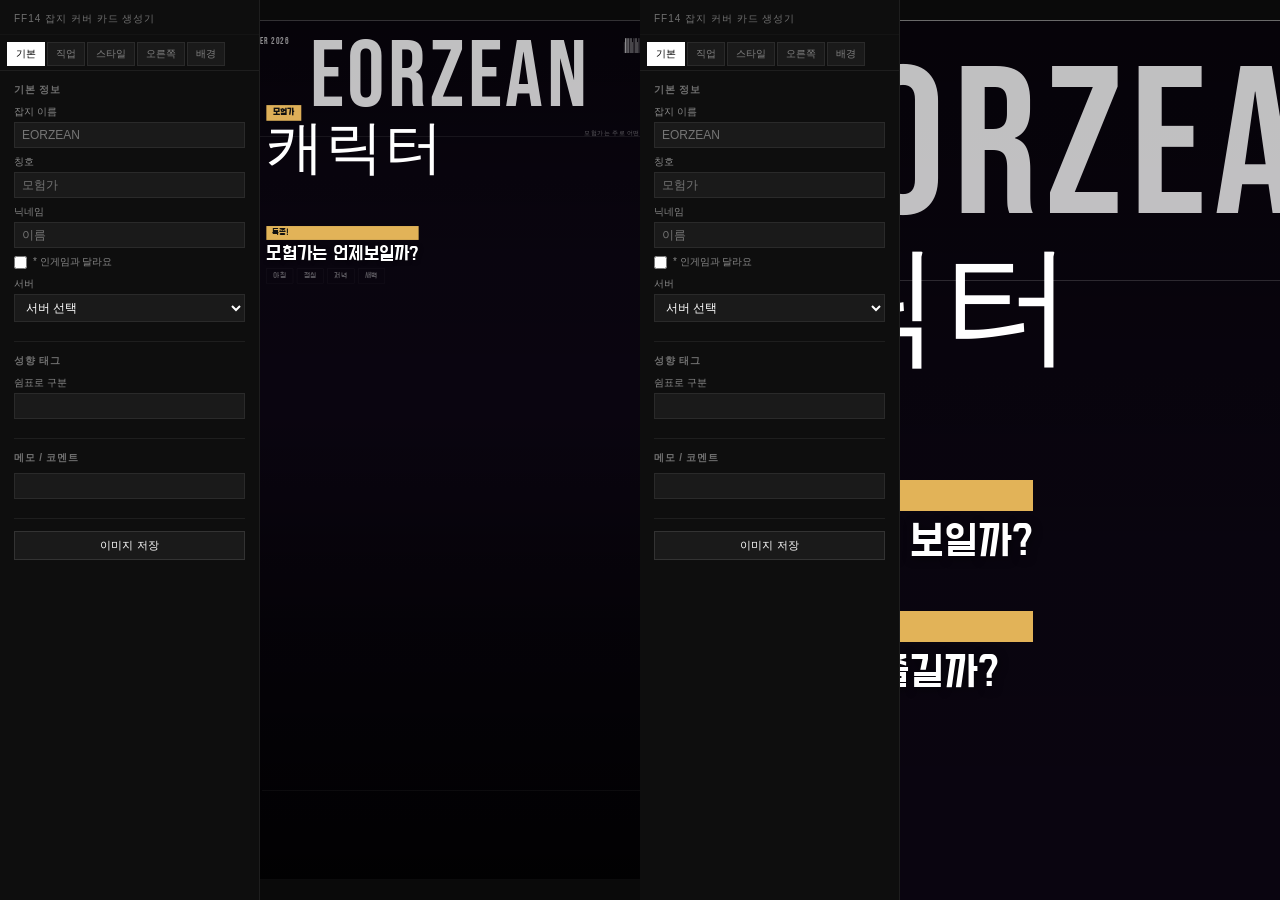
==== index.html @ ed0317f1 "Rename index_fixed.html to index.html" ====
<!DOCTYPE html>
<html lang="ko">
<head>
<meta charset="UTF-8">
<title>FF14 잡지 커버 카드 생성기</title>
<link href="https://fonts.googleapis.com/css2?family=Do+Hyeon&family=Noto+Serif+KR:wght@400;700;900&family=Bebas+Neue&family=Noto+Sans+KR:wght@300;400;500&display=swap" rel="stylesheet">
<script src="https://html2canvas.hertzen.com/dist/html2canvas.min.js"></script>
<style>
* { box-sizing: border-box; margin: 0; padding: 0; }

body {
  background: #111;
  color: white;
  font-family: 'Noto Sans KR', sans-serif;
  display: flex;
  height: 100vh;
  overflow: hidden;
}

/* ══════════════════════════════
   패널
══════════════════════════════ */
.panel {
  width: 260px;
  min-width: 260px;
  background: #0e0e0e;
  border-right: 1px solid #1e1e1e;
  height: 100vh;
  display: flex;
  flex-direction: column;
  font-family: sans-serif;
}
.panel-title {
  font-size: 10px;
  padding: 12px 14px 8px;
  opacity: 0.4;
  letter-spacing: 0.1em;
  text-transform: uppercase;
  border-bottom: 1px solid #1e1e1e;
  flex-shrink: 0;
}

/* 탭 */
.tab-bar {
  display: flex;
  flex-wrap: wrap;
  gap: 2px;
  padding: 7px 7px 4px;
  border-bottom: 1px solid #1e1e1e;
  flex-shrink: 0;
}
.tab-btn {
  padding: 4px 8px;
  background: #1a1a1a;
  border: 1px solid #2a2a2a;
  color: rgba(255,255,255,0.45);
  cursor: pointer;
  font-size: 10px;
  font-family: sans-serif;
  transition: all 0.12s;
}
.tab-btn:hover { background: #242424; color: rgba(255,255,255,0.7); }
.tab-btn.active { background: white; color: black; border-color: white; }
.tab-content { display: none; flex: 1; overflow-y: auto; padding: 12px 14px; }
.tab-content.active { display: block; }

.section { margin-bottom: 12px; padding-bottom: 12px; border-bottom: 1px solid #1e1e1e; }
.section:last-child { border-bottom: none; }
.section h3 { font-size: 10px; opacity: 0.4; margin-bottom: 8px; text-transform: uppercase; letter-spacing: 0.08em; }
.field { display: flex; flex-direction: column; gap: 3px; margin-bottom: 7px; }
.field label { font-size: 10px; opacity: 0.5; }
.field input[type="text"],
.field input[type="color"],
.field input[type="range"],
.field select {
  width: 100%;
  padding: 5px 7px;
  background: #1a1a1a;
  border: 1px solid #2a2a2a;
  color: white;
  font-size: 12px;
  font-family: sans-serif;
}
.field input[type="color"] { height: 32px; padding: 2px; }
.field input[type="range"] { padding: 4px 0; cursor: pointer; }
.field select option { background: #1a1a1a; }
input[type="file"] { font-size: 11px; color: #888; width: 100%; }
.check-row { display: flex; align-items: center; gap: 6px; margin-top: 4px; }
.check-row input[type="checkbox"] { cursor: pointer; }
.check-row label { font-size: 10px; opacity: 0.5; cursor: pointer; }

/* 직업 패널 */
.job-section-header {
  display: flex;
  align-items: center;
  justify-content: space-between;
  cursor: pointer;
  padding: 4px 0;
  user-select: none;
}
.job-section-header span { font-size: 10px; opacity: 0.4; text-transform: uppercase; letter-spacing: 0.08em; }
.job-section-body.collapsed { display: none; }
.job-category { margin-bottom: 8px; }
.job-title { font-size: 10px; opacity: 0.4; margin-bottom: 5px; }
.job-subrow { display: flex; align-items: center; gap: 5px; margin-bottom: 4px; }
.job-subtitle { width: 34px; font-size: 9px; opacity: 0.4; flex-shrink: 0; }
.job-row { display: flex; flex-wrap: wrap; gap: 3px; }
.job-icon {
  width: 24px; height: 24px;
  cursor: pointer;
  filter: invert(1);
  opacity: 0.35;
  transition: opacity 0.1s;
}
.job-icon:hover { opacity: 0.75; }
.job-icon.selected { opacity: 1; outline: 1px solid rgba(255,255,255,0.6); outline-offset: 1px; }
.job-icon.main-selected { opacity: 1; outline: 2px solid #f5c518; outline-offset: 1px; }

.main-job-select-grid { display: flex; flex-wrap: wrap; gap: 4px; margin-top: 4px; }
.main-job-select-icon {
  width: 28px; height: 28px;
  cursor: pointer;
  filter: invert(1);
  opacity: 0.3;
  transition: opacity 0.1s;
}
.main-job-select-icon:hover { opacity: 0.7; }
.main-job-select-icon.selected { opacity: 1; outline: 2px solid #f5c518; outline-offset: 1px; }

/* 플레이스타일 패널 */
.playstyle-grid { display: flex; flex-wrap: wrap; gap: 4px; margin-top: 4px; }
.ps-icon {
  width: 28px; height: 28px;
  cursor: pointer;
  opacity: 0.3;
  transition: opacity 0.1s;
}
.ps-icon:hover { opacity: 0.6; }
.ps-icon.selected { opacity: 1; outline: 1px solid white; outline-offset: 1px; }

/* 시간대 버튼 */
.time-btn {
  padding: 5px 10px;
  background: #1a1a1a;
  border: 1px solid #333;
  color: white;
  cursor: pointer;
  font-size: 11px;
}
.time-btn.active { background: white; color: black; }

.section button {
  padding: 6px;
  background: #1a1a1a;
  border: 1px solid #333;
  color: white;
  cursor: pointer;
  font-size: 11px;
  flex: 1;
}
.section button:hover { background: #252525; }
.save-btn {
  width: 100%;
  padding: 8px;
  background: #1a1a1a;
  border: 1px solid #444;
  color: white;
  cursor: pointer;
  font-size: 12px;
}
.save-btn:hover { background: #252525; }

/* ══════════════════════════════
   미리보기
══════════════════════════════ */
.preview-container {
  flex: 1;
  display: flex;
  justify-content: center;
  align-items: flex-start;
  overflow: hidden;
  padding: 20px;
  background: #0a0a0a;
}
.preview-wrapper { transform-origin: top center; }

/* ══════════════════════════════
   카드 본체
══════════════════════════════ */
.card {
  position: relative;
  overflow: hidden;
  background: #0a0510;
  font-family: 'Noto Sans KR', sans-serif;
}
.card.vertical   { width: 1080px; height: 1920px; }
.card.horizontal { width: 1920px; height: 1080px; }

.card .bg {
  position: absolute; inset: 0;
  width: 100%; height: 100%;
  object-fit: cover; object-position: center top;
  z-index: 0;
}
.card-overlay {
  position: absolute; inset: 0;
  background: linear-gradient(
    to bottom,
    rgba(0,0,0,0.45) 0%, rgba(0,0,0,0.1) 25%,
    transparent 45%, rgba(0,0,0,0.55) 72%, rgba(0,0,0,0.88) 100%
  );
  z-index: 1; pointer-events: none;
}

/* 상단 */
.card-top {
  position: absolute;
  top: 0; left: 0; right: 0; height: 110px;
  display: flex; align-items: flex-start; justify-content: space-between;
  padding: 36px 52px 0;
  z-index: 10;
}
.card-date {
  font-size: 20px; opacity: 0.55;
  letter-spacing: 0.12em; font-family: 'Bebas Neue', sans-serif;
}
.barcode-area { display: flex; flex-direction: column; align-items: flex-end; gap: 4px; }
.barcode-svg { width: 100px; height: 38px; }
.barcode-label { font-size: 14px; opacity: 0.35; letter-spacing: 0.08em; font-family: 'Bebas Neue', sans-serif; }

/* 메인 타이틀 */
#mainTitle {
  position: absolute;
  top: 38px; left: 0; right: 0;
  text-align: center;
  font-family: 'Bebas Neue', sans-serif;
  font-size: 210px; line-height: 0.88; letter-spacing: 8px;
  color: white; opacity: 0.75;
  z-index: 2; pointer-events: none; user-select: none;
}

/* 구분선 */
.card-divider-top {
  position: absolute; top: 260px; left: 48px; right: 48px;
  height: 2px; background: linear-gradient(to right, transparent, rgba(255,255,255,0.3), transparent); z-index: 10;
}
.card-divider-bottom {
  position: absolute; bottom: 200px; left: 120px; right: 48px;
  height: 1px; background: rgba(255,255,255,0.1); z-index: 10;
}

/* 왼쪽 세로 */
.card-left {
  position: absolute;
  left: 0; top: 120px; bottom: 0; width: 110px;
  display: flex; flex-direction: column;
  align-items: center; justify-content: flex-end;
  padding-bottom: 50px; z-index: 10;
}
#subJobDisplay { display: flex; flex-direction: column; gap: 6px; align-items: center; margin-bottom: 16px; }
.sub-job-row { display: flex; gap: 6px; }
.job-card-icon-sub { width: 44px; height: 44px; filter: invert(1); opacity: 0.75; }
.card-credit {
  writing-mode: vertical-rl; text-orientation: mixed;
  font-size: 13px; opacity: 0.28; letter-spacing: 0.06em;
  font-family: sans-serif; line-height: 1.4; white-space: nowrap;
}

/* 오른쪽 영역 */
.card-right {
  position: absolute;
  right: 48px; top: 180px; bottom: 60px; width: 230px;
  display: flex; flex-direction: column; align-items: flex-end;
  z-index: 10;
}
.main-job-area {
  display: flex; flex-direction: column; align-items: center;
  gap: 6px; margin-bottom: 18px;
}
#mainJobIcon {
  width: 100px; height: 100px;
  filter: brightness(1.8) drop-shadow(0 0 15px rgba(255,255,255,0.7));
  display: none;
}
.main-job-label { font-size: 14px; opacity: 0.4; letter-spacing: 0.14em; font-family: 'Bebas Neue', sans-serif; }

.ps-display-row { display: flex; flex-wrap: wrap; gap: 10px; margin-top: 4px; justify-content: flex-end; }
.ps-display-item { display: flex; flex-direction: column; align-items: center; gap: 4px; }
.ps-display-icon { width: 46px; height: 46px; opacity: 0.8; }
.ps-display-name { font-size: 13px; opacity: 0.6; font-family: 'Noto Sans KR', sans-serif; white-space: nowrap; }

.ps-section { margin-top: 28px; display: flex; flex-direction: column; gap: 10px; align-items: flex-end; }
.ps-section-label { font-size: 14px; opacity: 0.35; letter-spacing: 0.06em; font-family: 'Bebas Neue', sans-serif; text-align: right; }

.bottom-left {
  position: absolute;
  top: 190px; left: 100px;
  z-index: 7;
}
.ingame-note { font-size: 16px; opacity: 0.38; letter-spacing: 0.04em; margin-bottom: 4px; font-family: sans-serif; }
.feature-box {
  display: inline-block;
  background: var(--feat-label-bg, rgba(245, 195, 95, 0.92));
  padding: 5px 14px; font-size: 20px; font-weight: bold;
  letter-spacing: 0.08em; margin-bottom: 8px;
  font-family: 'Do Hyeon', sans-serif;
  color: #111;
}
#cardName { font-family: 'Bebas Neue', sans-serif; font-size: 130px; line-height: 0.88; letter-spacing: 2px; color: white; }
#serverDisplay { font-size: 22px; opacity: 0.5; letter-spacing: 0.06em; font-family: 'Bebas Neue', sans-serif; margin-top: 10px; }

.card-features-left {
  position: absolute;
  top: 460px; left: 130px;
  z-index: 8;
  display: flex; flex-direction: column; gap: 36px;
  max-width: 460px;
}
.feature-block { display: flex; flex-direction: column; gap: 6px; }
.feat-label {
  display: inline-block;
  background: var(--feat-label-bg, rgba(245, 195, 95, 0.92));
  padding: 3px 12px; font-size: 20px;
  font-family: 'Do Hyeon', sans-serif;
  color: #111; letter-spacing: 0.06em; margin-bottom: 2px;
}
.feat-title {
  font-size: 44px; line-height: 1.05;
  font-family: 'Do Hyeon', sans-serif;
  color: white; text-shadow: 1px 2px 10px rgba(0,0,0,0.6);
}
.feat-subtitle {
  font-size: 20px; opacity: 0.65; line-height: 1.5;
  font-family: 'Noto Sans KR', sans-serif; font-weight: 300;
}

.time-slots-card { display: flex; gap: 8px; flex-wrap: wrap; margin-top: 4px; }
.time-slot-card {
  padding: 4px 14px;
  border: 1px solid rgba(255,255,255,0.2);
  font-size: 18px; opacity: 0.3; letter-spacing: 0.06em;
  font-family: 'Do Hyeon', sans-serif;
}
.time-slot-card.active {
  border-color: white; opacity: 1;
  background: rgba(255,255,255,0.08);
}

#cardTags { position: absolute; bottom: 130px; left: 120px; z-index: 10; display: flex; flex-wrap: wrap; gap: 6px; }
.tag { border: 1px solid rgba(255,255,255,0.55); padding: 3px 12px; font-size: 16px; letter-spacing: 0.05em; font-family: sans-serif; }

#cardMemo { position: absolute; bottom: 80px; left: 120px; font-size: 17px; opacity: 0.4; letter-spacing: 0.04em; font-family: sans-serif; z-index: 10; }

#lineArt {
  position: absolute; bottom: -40px; left: 50%; transform: translateX(-50%);
  width: 620px; height: 620px; object-fit: contain;
  filter: invert(1);
  z-index: 5; pointer-events: none; display: none;
}

.copyright {
  position: absolute; bottom: 36px; right: 52px;
  font-size: 13px; opacity: 0.22; line-height: 1.9;
  letter-spacing: 0.03em; font-family: sans-serif; text-align: right; z-index: 10;
}
</style>
</head>
<body>

<!-- ══════════════ 패널 ══════════════ -->
<div class="panel">
  <div class="panel-title">FF14 잡지 커버 카드 생성기</div>
  <div class="tab-bar">
    <button class="tab-btn active" onclick="switchTab('tab-basic',this)">기본</button>
    <button class="tab-btn" onclick="switchTab('tab-jobs',this)">직업</button>
    <button class="tab-btn" onclick="switchTab('tab-style',this)">스타일</button>
    <button class="tab-btn" onclick="switchTab('tab-right',this)">오른쪽</button>
    <button class="tab-btn" onclick="switchTab('tab-bg',this)">배경</button>
  </div>

  <!-- 탭: 기본 -->
  <div class="tab-content active" id="tab-basic">
    <div class="section">
      <h3>기본 정보</h3>
      <div class="field">
        <label>잡지 이름</label>
        <input type="text" id="titleInput" oninput="updateCard()" placeholder="EORZEAN">
      </div>
      <div class="field">
        <label>칭호</label>
        <input type="text" id="titleBoxInput" oninput="updateCard()" placeholder="모험가">
      </div>
      <div class="field">
        <label>닉네임</label>
        <input type="text" id="nameInput" oninput="updateCard()" placeholder="이름">
      </div>
      <div class="check-row">
        <input type="checkbox" id="ingameCheck" onchange="updateCard()">
        <label for="ingameCheck">* 인게임과 달라요</label>
      </div>
      <div class="field" style="margin-top:8px;">
        <label>서버</label>
        <select id="serverInput" onchange="updateCard()">
          <option value="">서버 선택</option>
          <option>카벙클</option>
          <option>초코보</option>
          <option>모그리</option>
          <option>톤베리</option>
          <option>펜리르</option>
        </select>
      </div>
    </div>
    <div class="section">
      <h3>성향 태그</h3>
      <div class="field">
        <label>쉼표로 구분</label>
        <input type="text" id="tagInput" oninput="updateCard()">
      </div>
    </div>
    <div class="section">
      <h3>메모 / 코멘트</h3>
      <div class="field">
        <input type="text" id="memoInput" oninput="updateCard()">
      </div>
    </div>
    <div class="section">
      <button class="save-btn" onclick="saveImage()">이미지 저장</button>
    </div>
  </div>

  <!-- 탭: 직업 -->
  <div class="tab-content" id="tab-jobs">
    <div class="section">
      <h3>메인 직업</h3>
      <div style="font-size:9px;opacity:0.35;margin-bottom:6px;">클릭으로 선택 / 다시 클릭하면 해제</div>
      <div class="main-job-select-grid" id="mainJobSelect"></div>
    </div>
    <div class="section">
      <div class="job-section-header" onclick="toggleJobSection()">
        <span>보유 직업</span>
        <span id="jobArrow" style="font-size:10px;opacity:0.4;">▼</span>
      </div>
      <div class="job-section-body" id="jobSectionBody">
        <div style="display:flex;gap:6px;margin:6px 0;">
          <button onclick="selectAllJobs()">전체 선택</button>
          <button onclick="clearJobs()">전체 해제</button>
        </div>
        <div id="jobSelect"></div>
      </div>
    </div>
  </div>

  <!-- 탭: 스타일 (시간대 + 플레이스타일) -->
  <div class="tab-content" id="tab-style">
    <div class="section">
      <h3>활동 시간대</h3>
      <div style="font-size:9px;opacity:0.3;margin-bottom:6px;">왼쪽 블록에 표시됩니다</div>
      <div style="display:flex;gap:5px;flex-wrap:wrap;">
        <button class="time-btn" data-time="아침" onclick="toggleTime(this)">아침</button>
        <button class="time-btn" data-time="점심" onclick="toggleTime(this)">점심</button>
        <button class="time-btn" data-time="저녁" onclick="toggleTime(this)">저녁</button>
        <button class="time-btn" data-time="새벽" onclick="toggleTime(this)">새벽</button>
      </div>
    </div>
    <div class="section">
      <h3>플레이 스타일</h3>
      <div style="font-size:9px;opacity:0.3;margin-bottom:6px;">오른쪽에 아이콘+이름으로 표시됩니다</div>
      <div class="playstyle-grid" id="playstyleSelect"></div>
    </div>
  </div>

  <!-- 탭: 오른쪽 -->
  <div class="tab-content" id="tab-right">
    <div class="section">
      <h3>특종 박스 색상</h3>
      <div class="field">
        <label>색상 선택</label>
        <input type="color" id="featureLabelColor" value="#f5c35f" onchange="setFeatureLabelColor(this.value)">
      </div>
    </div>
  </div>

  <!-- 탭: 배경 -->
  <div class="tab-content" id="tab-bg">
    <div class="section">
      <h3>배경 이미지</h3>
      <input type="file" accept="image/*" onchange="loadBgImage(event)">
      <div style="font-size:9px;opacity:0.3;margin-top:4px;">업로드 후 드래그로 위치 조정</div>
    </div>
    <div class="section">
      <h3>라인아트 선택</h3>
      <div style="font-size:9px;opacity:0.3;margin-bottom:6px;">created by SIREN · ko-fi.com/s/2e76352d92</div>
      <div id="lineArtSelect" style="display:flex;flex-wrap:wrap;gap:4px;"></div>
      <div style="margin-top:8px;">
        <button onclick="clearLineArt()" style="width:100%;padding:6px;background:#1a1a1a;border:1px solid #333;color:white;cursor:pointer;font-size:11px;">라인아트 제거</button>
      </div>
    </div>
    <div class="section">
      <h3>라인아트 불투명도</h3>
      <div class="field">
        <label id="opacityLabel">70%</label>
        <input type="range" id="lineArtOpacity" min="0" max="100" value="70" oninput="updateLineArtOpacity(this)">
      </div>
    </div>
  </div>
</div>


<!-- ══════════════ 미리보기 ══════════════ -->
<div class="preview-container">
  <div class="preview-wrapper" id="previewWrapper">
    <div class="card vertical" id="card">

      <img class="bg" id="bgImage" src="">
      <div class="card-overlay"></div>

      <!-- 상단: 날짜(자동) + 바코드 -->
      <div class="card-top">
        <div class="card-date" id="cardDate"></div>
        <div class="barcode-area">
          <svg class="barcode-svg" id="barcodeSvg" viewBox="0 0 100 38"></svg>
          <div class="barcode-label" id="barcodeLabel">FF14-PROFILE</div>
        </div>
      </div>

      <!-- 메인 타이틀 (가운데) -->
      <div id="mainTitle">EORZEAN</div>

      <!-- 구분선 -->
      <div class="card-divider-top"></div>

      <!-- 칭호 + 닉네임 + 서버 -->
      <div class="bottom-left">
        <div class="ingame-note" id="ingameNote" style="display:none;">* 인게임과 달라요</div>
        <div class="feature-box" id="featureBox">모험가</div>
        <div id="cardName">캐릭터</div>
        <div id="serverDisplay"></div>
      </div>

      <!-- 왼쪽 세로: 잡 아이콘 + 출처 -->
      <div class="card-left">
        <div id="subJobDisplay"></div>
        <div class="card-credit">ⓒ SQUARE ENIX · Published in Korea by ACTOZ SOFT CO., LTD · FINAL FANTASY XIV</div>
      </div>

      <!-- 오른쪽: 메인잡 → 플레이스타일 -->
      <div class="card-right">
        <div class="main-job-area">
          <img id="mainJobIcon" src="">
          <div class="main-job-label">MAIN JOB</div>
        </div>
        <div class="ps-section">
          <div class="ps-section-label">모험가는 주로 어떤걸 즐길까?</div>
          <div class="ps-display-row" id="psDisplayRow"></div>
        </div>
      </div>

      <!-- 왼쪽 특집 블록들 -->
      <div class="card-features-left">
        <div class="feature-block">
          <div class="feat-label">특종!</div>
          <div class="feat-title">모험가는 언제보일까?</div>
          <div class="time-slots-card" id="timeSlotsCard"></div>
        </div>
      </div>

      <!-- 하단 구분선 -->
      <div class="card-divider-bottom"></div>

      <!-- 성향 태그 -->
      <div id="cardTags"></div>

      <!-- 메모 -->
      <div id="cardMemo"></div>

      <!-- 라인아트 -->
      <img id="lineArt" src="">

    </div>
  </div>
</div>


<script>
const jobCategories = {
  "전투": {
    "탱커": ["pld","war","drk","gnb"],
    "힐러": ["whm","sch","ast","sge"],
    "근딜": ["mnk","drg","nin","sam","rpr","vpr"],
    "원딜": ["brd","mch","dnc"],
    "마딜": ["blm","smn","rdm","pct","blu"]
  }
};

const playstyleList = [
  {id:1,label:"RP"},{id:2,label:"플레이어 이벤트"},{id:3,label:"레벨링"},
  {id:4,label:"초보자"},{id:5,label:"부담 없이"},{id:6,label:"진지한 공략"},
  {id:9,label:"제작"},{id:10,label:"채광/원예"},{id:11,label:"하우징"},
  {id:12,label:"마물사냥"},{id:13,label:"보물찾기"},{id:14,label:"PvP"},
  {id:15,label:"낚시"},{id:16,label:"작패유희"},{id:17,label:"악기 연주"},
  {id:18,label:"장비 투영"},{id:19,label:"단체 자세"},{id:20,label:"골드 소서"},
  {id:21,label:"대화 나누기"},{id:22,label:"메인 퀘스트"},{id:23,label:"필드 탐색"},
  {id:24,label:"던전 탐색"},{id:25,label:"무인도 개척"},{id:26,label:"길 모으기"},
  {id:27,label:"업적"},{id:28,label:"던전"},{id:29,label:"레이드"},
  {id:30,label:"토벌전"},{id:31,label:"절 레이드"},{id:32,label:"딥 던전"},
  {id:33,label:"무작위 임무"},{id:35,label:"멘토"},
];

let selectedJobs = [];
let mainJob = null;
let activeTimes = [];
let selectedPlaystyles = [];

function getAllJobsInOrder() {
  const all = [];
  Object.values(jobCategories).forEach(cat => {
    if (Array.isArray(cat)) all.push(...cat);
    else Object.values(cat).forEach(sub => all.push(...sub));
  });
  return all;
}

function switchTab(id, btn) {
  document.querySelectorAll('.tab-content').forEach(el => el.classList.remove('active'));
  document.querySelectorAll('.tab-btn').forEach(el => el.classList.remove('active'));
  document.getElementById(id).classList.add('active');
  btn.classList.add('active');
}

function getCurrentDate() {
  const now = new Date();
  const months = ["JANUARY","FEBRUARY","MARCH","APRIL","MAY","JUNE",
                  "JULY","AUGUST","SEPTEMBER","OCTOBER","NOVEMBER","DECEMBER"];
  return `${months[now.getMonth()]} ${now.getFullYear()}`;
}

function updateCard() {
  document.getElementById("mainTitle").innerText =
    (document.getElementById("titleInput").value || "EORZEAN").toUpperCase();

  document.getElementById("cardDate").innerText = getCurrentDate();

  document.getElementById("featureBox").innerText =
    document.getElementById("titleBoxInput").value || "모험가";

  const nameVal = document.getElementById("nameInput").value;
  document.getElementById("cardName").innerText = nameVal || "캐릭터";
  document.getElementById("barcodeLabel").innerText = (nameVal||"FF14").toUpperCase().slice(0,12);

  document.getElementById("ingameNote").style.display =
    document.getElementById("ingameCheck").checked ? "block" : "none";

  document.getElementById("serverDisplay").innerText =
    document.getElementById("serverInput").value || "";

  const mainIcon = document.getElementById("mainJobIcon");
  if (mainJob) {
    mainIcon.src = `images/jobs/ffxivjobssvg_meteor/${mainJob}.svg`;
    mainIcon.style.display = "block";
  } else {
    mainIcon.style.display = "none";
  }

  const allJobs = getAllJobsInOrder();
  const subJobs = allJobs.filter(j => selectedJobs.includes(j) && j !== mainJob);
  let subHtml = "";
  for (let i = 0; i < subJobs.length; i += 2) {
    subHtml += `<div class="sub-job-row">`;
    subHtml += `<img class="job-card-icon-sub" src="images/jobs/ffxivjobssvg_meteor/${subJobs[i]}.svg">`;
    if (subJobs[i+1]) subHtml += `<img class="job-card-icon-sub" src="images/jobs/ffxivjobssvg_meteor/${subJobs[i+1]}.svg">`;
    subHtml += `</div>`;
  }
  document.getElementById("subJobDisplay").innerHTML = subHtml;

  document.getElementById("psDisplayRow").innerHTML =
    selectedPlaystyles.map(id => {
      const num = String(id).padStart(2,"0");
      const lbl = playstyleList.find(p=>p.id===id)?.label || "";
      return `<div class="ps-display-item">
        <img class="ps-display-icon" src="images/activity/1/${num}.png" title="${lbl}">
        <span class="ps-display-name">${lbl}</span>
      </div>`;
    }).join("");

  document.getElementById("timeSlotsCard").innerHTML =
    ["아침","점심","저녁","새벽"]
      .map(t => `<div class="time-slot-card ${activeTimes.includes(t)?'active':''}">${t}</div>`).join("");

  document.getElementById("cardTags").innerHTML =
    (document.getElementById("tagInput").value||"")
      .split(",").map(t=>t.trim()).filter(t=>t)
      .map(t=>`<span class="tag">${t}</span>`).join("");

  document.getElementById("cardMemo").innerText =
    document.getElementById("memoInput").value || "";
}

function drawBarcode() {
  const svg = document.getElementById("barcodeSvg");
  const bars = 36, w = 100, h = 38;
  let html = "";
  for (let i = 0; i < bars; i++) {
    const x = (i/bars)*w;
    const bw = Math.random()<0.35 ? 2.0 : 1.0;
    const bh = Math.random()<0.18 ? h*0.65 : h*0.88;
    html += `<rect x="${x.toFixed(1)}" y="${(h-bh).toFixed(1)}" width="${bw}" height="${bh.toFixed(1)}" fill="white" opacity="0.6"/>`;
  }
  svg.innerHTML = html;
}

function renderMainJobSelect() {
  document.getElementById("mainJobSelect").innerHTML =
    getAllJobsInOrder().map(job =>
      `<img src="images/jobs/ffxivjobssvg/${job}.svg"
            class="main-job-select-icon" id="mjs-${job}"
            onclick="setMainJob('${job}')" title="${job}">`
    ).join("");
}

function setMainJob(job) {
  mainJob = (mainJob === job) ? null : job;
  if (mainJob && !selectedJobs.includes(job)) { selectedJobs.push(job); updateSelectionUI(); }
  document.querySelectorAll(".main-job-select-icon").forEach(el=>el.classList.remove("selected"));
  if (mainJob) document.getElementById(`mjs-${mainJob}`)?.classList.add("selected");
  updateCard();
}

function renderJobSelect() {
  let html = "";
  for (const category in jobCategories) {
    const data = jobCategories[category];
    html += `<div class="job-category"><div class="job-title">${category}</div>`;
    for (const sub in data) {
      html += `<div class="job-subrow"><div class="job-subtitle">${sub}</div><div class="job-row">`;
      data[sub].forEach(job => {
        html += `<img src="images/jobs/ffxivjobssvg/${job}.svg" class="job-icon" id="icon-${job}" onclick="toggleJob('${job}')" title="${job}">`;
      });
      html += `</div></div>`;
    }
    html += `</div>`;
  }
  document.getElementById("jobSelect").innerHTML = html;
}

function togglePlaystyle(id) {
  if (selectedPlaystyles.includes(id)) {
    selectedPlaystyles = selectedPlaystyles.filter(x=>x!==id);
    document.getElementById(`ps-${id}`).classList.remove("selected");
  } else {
    selectedPlaystyles.push(id);
    document.getElementById(`ps-${id}`).classList.add("selected");
  }
  updateCard();
}

function toggleJob(job) {
  if (selectedJobs.includes(job)) {
    selectedJobs = selectedJobs.filter(j=>j!==job);
    if (mainJob === job) {
      mainJob = null;
      document.querySelectorAll(".main-job-select-icon").forEach(el=>el.classList.remove("selected"));
    }
  } else {
    selectedJobs.push(job);
  }
  updateSelectionUI();
  updateCard();
}

function updateSelectionUI() {
  document.querySelectorAll(".job-icon").forEach(el => {
    const job = el.id.replace("icon-","");
    el.classList.remove("selected","main-selected");
    if (job === mainJob) el.classList.add("main-selected");
    else if (selectedJobs.includes(job)) el.classList.add("selected");
  });
}

function selectAllJobs() { selectedJobs = getAllJobsInOrder(); updateSelectionUI(); updateCard(); }
function clearJobs() {
  selectedJobs = []; mainJob = null;
  document.querySelectorAll(".main-job-select-icon").forEach(el=>el.classList.remove("selected"));
  updateSelectionUI(); updateCard();
}

function toggleJobSection() {
  const body = document.getElementById("jobSectionBody");
  const arrow = document.getElementById("jobArrow");
  body.classList.toggle("collapsed");
  arrow.innerText = body.classList.contains("collapsed") ? "▶" : "▼";
}

function renderPlaystyleSelect() {
  document.getElementById("playstyleSelect").innerHTML =
    playstyleList.map(p => {
      const num = String(p.id).padStart(2,"0");
      return `<img src="images/activity/1/${num}.png" class="ps-icon" id="ps-${p.id}" onclick="togglePlaystyle(${p.id})" title="${p.label}">`;
    }).join("");
}

function renderLineArtSelect() {
  document.getElementById("lineArtSelect").innerHTML =
    getAllJobsInOrder().map(job =>
      `<img src="images/jobs/ffxivjobssvg/${job}.svg"
            class="lineart-select-icon" id="la-${job}"
            style="width:22px;height:22px;cursor:pointer;filter:invert(1);opacity:0.4;transition:opacity 0.1s;"
            onclick="setLineArt('${job}')" title="${job}">`
    ).join("");
}

function setLineArt(job) {
  const la = document.getElementById("lineArt");
  la.src = `images/jobs/CL/${job.toUpperCase()}.png`;
  la.style.display = "block";
  const opacity = document.getElementById("lineArtOpacity").value / 100;
  la.style.opacity = opacity;
  document.querySelectorAll(".lineart-select-icon").forEach(el => {
    el.style.opacity = "0.4"; el.style.outline = "none";
  });
  const sel = document.getElementById(`la-${job}`);
  if (sel) { sel.style.opacity = "1"; sel.style.outline = "1px solid white"; sel.style.outlineOffset = "1px"; }
}

function clearLineArt() {
  const la = document.getElementById("lineArt");
  la.style.display = "none"; la.src = "";
  document.querySelectorAll(".lineart-select-icon").forEach(el => {
    el.style.opacity = "0.4"; el.style.outline = "none";
  });
}

function updateLineArtOpacity(input) {
  document.getElementById("opacityLabel").innerText = input.value + "%";
  const la = document.getElementById("lineArt");
  if (la.style.display !== "none") la.style.opacity = input.value / 100;
}

function toggleTime(btn) {
  const t = btn.dataset.time;
  if (activeTimes.includes(t)) { activeTimes = activeTimes.filter(x=>x!==t); btn.classList.remove("active"); }
  else { activeTimes.push(t); btn.classList.add("active"); }
  updateCard();
}

function setFeatureLabelColor(color) {
  const rgb = hexToRgb(color);
  document.documentElement.style.setProperty("--feat-label-bg", `rgba(${rgb.r}, ${rgb.g}, ${rgb.b}, 0.92)`);
}

function hexToRgb(hex) {
  const result = /^#?([a-f\d]{2})([a-f\d]{2})([a-f\d]{2})$/i.exec(hex);
  return result ? {
    r: parseInt(result[1], 16),
    g: parseInt(result[2], 16),
    b: parseInt(result[3], 16)
  } : { r: 245, g: 195, b: 95 };
}

let bgPosX = 50, bgPosY = 50, isDragging = false, dragStartX, dragStartY;
function loadBgImage(event) {
  const file = event.target.files[0]; if (!file) return;
  const reader = new FileReader();
  reader.onload = e => {
    const bg = document.getElementById("bgImage");
    bg.src = e.target.result; bg.style.cursor = "grab";
    bg.removeEventListener("mousedown", startDrag);
    bg.addEventListener("mousedown", startDrag);
  };
  reader.readAsDataURL(file);
}
function startDrag(e) {
  isDragging = true; dragStartX = e.clientX; dragStartY = e.clientY;
  document.getElementById("bgImage").style.cursor = "grabbing";
  document.addEventListener("mousemove", onDrag); document.addEventListener("mouseup", stopDrag);
}
function onDrag(e) {
  if (!isDragging) return;
  const card = document.getElementById("card");
  bgPosX = Math.min(100, Math.max(0, bgPosX - (e.clientX - dragStartX) / card.offsetWidth * 100));
  bgPosY = Math.min(100, Math.max(0, bgPosY - (e.clientY - dragStartY) / card.offsetHeight * 100));
  document.getElementById("bgImage").style.objectPosition = `${bgPosX}% ${bgPosY}%`;
  dragStartX = e.clientX; dragStartY = e.clientY;
}
function stopDrag() {
  isDragging = false; document.getElementById("bgImage").style.cursor = "grab";
  document.removeEventListener("mousemove", onDrag); document.removeEventListener("mouseup", stopDrag);
}

function fitPreview() {
  const card = document.getElementById("card");
  const container = document.querySelector(".preview-container");
  const wrapper = document.getElementById("previewWrapper");
  const cw = container.clientWidth - 40, ch = container.clientHeight - 40;
  const cardW = card.classList.contains("vertical") ? 1080 : 1920;
  const cardH = card.classList.contains("vertical") ? 1920 : 1080;
  const scale = Math.min(cw / cardW, ch / cardH);
  wrapper.style.transform = `scale(${scale})`;
  wrapper.style.width = cardW + "px"; wrapper.style.height = cardH + "px";
}
function saveImage() {
  html2canvas(document.getElementById("card"), { scale: 2 }).then(canvas => {
    const link = document.createElement("a");
    link.download = "ff14_cover_card.png"; link.href = canvas.toDataURL(); link.click();
  });
}

renderJobSelect();
renderMainJobSelect();
renderLineArtSelect();
renderPlaystyleSelect();
drawBarcode();
updateCard();
fitPreview();
window.addEventListener("resize", fitPreview);
</script>
</body>
</html>
<!DOCTYPE html>
<html lang="ko">
<head>
<meta charset="UTF-8">
<title>FF14 잡지 커버 카드 생성기</title>
<link href="https://fonts.googleapis.com/css2?family=Do+Hyeon&family=Noto+Serif+KR:wght@400;700;900&family=Bebas+Neue&family=Noto+Sans+KR:wght@300;400;500&display=swap" rel="stylesheet">
<script src="https://html2canvas.hertzen.com/dist/html2canvas.min.js"></script>
<style>
* { box-sizing: border-box; margin: 0; padding: 0; }

body {
  background: #111;
  color: white;
  font-family: 'Noto Sans KR', sans-serif;
  display: flex;
  height: 100vh;
  overflow: hidden;
}

/* ══════════════════════════════
   패널
══════════════════════════════ */
.panel {
  width: 260px;
  min-width: 260px;
  background: #0e0e0e;
  border-right: 1px solid #1e1e1e;
  height: 100vh;
  display: flex;
  flex-direction: column;
  font-family: sans-serif;
}
.panel-title {
  font-size: 10px;
  padding: 12px 14px 8px;
  opacity: 0.4;
  letter-spacing: 0.1em;
  text-transform: uppercase;
  border-bottom: 1px solid #1e1e1e;
  flex-shrink: 0;
}

/* 탭 */
.tab-bar {
  display: flex;
  flex-wrap: wrap;
  gap: 2px;
  padding: 7px 7px 4px;
  border-bottom: 1px solid #1e1e1e;
  flex-shrink: 0;
}
.tab-btn {
  padding: 4px 8px;
  background: #1a1a1a;
  border: 1px solid #2a2a2a;
  color: rgba(255,255,255,0.45);
  cursor: pointer;
  font-size: 10px;
  font-family: sans-serif;
  transition: all 0.12s;
}
.tab-btn:hover { background: #242424; color: rgba(255,255,255,0.7); }
.tab-btn.active { background: white; color: black; border-color: white; }
.tab-content { display: none; flex: 1; overflow-y: auto; padding: 12px 14px; }
.tab-content.active { display: block; }

.section { margin-bottom: 12px; padding-bottom: 12px; border-bottom: 1px solid #1e1e1e; }
.section:last-child { border-bottom: none; }
.section h3 { font-size: 10px; opacity: 0.4; margin-bottom: 8px; text-transform: uppercase; letter-spacing: 0.08em; }
.field { display: flex; flex-direction: column; gap: 3px; margin-bottom: 7px; }
.field label { font-size: 10px; opacity: 0.5; }
.field input[type="text"],
.field input[type="range"],
.field select {
  width: 100%;
  padding: 5px 7px;
  background: #1a1a1a;
  border: 1px solid #2a2a2a;
  color: white;
  font-size: 12px;
  font-family: sans-serif;
}
.field input[type="range"] { padding: 4px 0; cursor: pointer; }
.field select option { background: #1a1a1a; }
input[type="file"] { font-size: 11px; color: #888; width: 100%; }
.check-row { display: flex; align-items: center; gap: 6px; margin-top: 4px; }
.check-row input[type="checkbox"] { cursor: pointer; }
.check-row label { font-size: 10px; opacity: 0.5; cursor: pointer; }

/* 직업 패널 */
.job-section-header {
  display: flex;
  align-items: center;
  justify-content: space-between;
  cursor: pointer;
  padding: 4px 0;
  user-select: none;
}
.job-section-header span { font-size: 10px; opacity: 0.4; text-transform: uppercase; letter-spacing: 0.08em; }
.job-section-body.collapsed { display: none; }
.job-category { margin-bottom: 8px; }
.job-title { font-size: 10px; opacity: 0.4; margin-bottom: 5px; }
.job-subrow { display: flex; align-items: center; gap: 5px; margin-bottom: 4px; }
.job-subtitle { width: 34px; font-size: 9px; opacity: 0.4; flex-shrink: 0; }
.job-row { display: flex; flex-wrap: wrap; gap: 3px; }
.job-icon {
  width: 24px; height: 24px;
  cursor: pointer;
  filter: invert(1);
  opacity: 0.35;
  transition: opacity 0.1s;
}
.job-icon:hover { opacity: 0.75; }
.job-icon.selected { opacity: 1; outline: 1px solid rgba(255,255,255,0.6); outline-offset: 1px; }
.job-icon.main-selected { opacity: 1; outline: 2px solid #f5c518; outline-offset: 1px; }

.main-job-select-grid { display: flex; flex-wrap: wrap; gap: 4px; margin-top: 4px; }
.main-job-select-icon {
  width: 28px; height: 28px;
  cursor: pointer;
  filter: invert(1);
  opacity: 0.3;
  transition: opacity 0.1s;
}
.main-job-select-icon:hover { opacity: 0.7; }
.main-job-select-icon.selected { opacity: 1; outline: 2px solid #f5c518; outline-offset: 1px; }

/* 플레이스타일 패널 */
.playstyle-grid { display: flex; flex-wrap: wrap; gap: 4px; margin-top: 4px; }
.ps-icon {
  width: 28px; height: 28px;
  cursor: pointer;
  opacity: 0.3;
  transition: opacity 0.1s;
}
.ps-icon:hover { opacity: 0.6; }
.ps-icon.selected { opacity: 1; outline: 1px solid white; outline-offset: 1px; }

/* 시간대 버튼 */
.time-btn {
  padding: 5px 10px;
  background: #1a1a1a;
  border: 1px solid #333;
  color: white;
  cursor: pointer;
  font-size: 11px;
}
.time-btn.active { background: white; color: black; }

.section button {
  padding: 6px;
  background: #1a1a1a;
  border: 1px solid #333;
  color: white;
  cursor: pointer;
  font-size: 11px;
  flex: 1;
}
.section button:hover { background: #252525; }
.save-btn {
  width: 100%;
  padding: 8px;
  background: #1a1a1a;
  border: 1px solid #444;
  color: white;
  cursor: pointer;
  font-size: 12px;
}
.save-btn:hover { background: #252525; }

/* ══════════════════════════════
   미리보기
══════════════════════════════ */
.preview-container {
  flex: 1;
  display: flex;
  justify-content: center;
  align-items: flex-start;
  overflow: hidden;
  padding: 20px;
  background: #0a0a0a;
}
.preview-wrapper { transform-origin: top center; }

/* ══════════════════════════════
   카드 본체
══════════════════════════════ */
.card {
  position: relative;
  overflow: hidden;
  background: #0a0510;
  font-family: 'Noto Sans KR', sans-serif;
}
.card.vertical   { width: 1080px; height: 1920px; }
.card.horizontal { width: 1920px; height: 1080px; }

.card .bg {
  position: absolute; inset: 0;
  width: 100%; height: 100%;
  object-fit: cover; object-position: center top;
  z-index: 0;
}
.card-overlay {
  position: absolute; inset: 0;
  background: linear-gradient(
    to bottom,
    rgba(0,0,0,0.45) 0%, rgba(0,0,0,0.1) 25%,
    transparent 45%, rgba(0,0,0,0.55) 72%, rgba(0,0,0,0.88) 100%
  );
  z-index: 1; pointer-events: none;
}

/* 상단 */
.card-top {
  position: absolute;
  top: 0; left: 0; right: 0; height: 110px;
  display: flex; align-items: flex-start; justify-content: space-between;
  padding: 36px 52px 0;
  z-index: 10;
}
.card-date {
  font-size: 20px; opacity: 0.55;
  letter-spacing: 0.12em; font-family: 'Bebas Neue', sans-serif;
}
.barcode-area { display: flex; flex-direction: column; align-items: flex-end; gap: 4px; }
.barcode-svg { width: 100px; height: 38px; }
.barcode-label { font-size: 14px; opacity: 0.35; letter-spacing: 0.08em; font-family: 'Bebas Neue', sans-serif; }

/* 메인 타이틀 */
#mainTitle {
  position: absolute;
  top: 38px; left: 0; right: 0;
  text-align: center;
  font-family: 'Bebas Neue', sans-serif;
  font-size: 210px; line-height: 0.88; letter-spacing: 8px;
  color: white; opacity: 0.75;
  z-index: 2; pointer-events: none; user-select: none;
}

/* 구분선 */
.card-divider-top {
  position: absolute; top: 260px; left: 48px; right: 48px;
  height: 1px; background: rgba(255,255,255,0.15); z-index: 10;
}
.card-divider-bottom {
  position: absolute; bottom: 200px; left: 120px; right: 48px;
  height: 1px; background: rgba(255,255,255,0.1); z-index: 10;
}

/* 왼쪽 세로 */
.card-left {
  position: absolute;
  left: 0; top: 120px; bottom: 0; width: 110px;
  display: flex; flex-direction: column;
  align-items: center; justify-content: flex-end;
  padding-bottom: 50px; z-index: 10;
}
#subJobDisplay { display: flex; flex-direction: column; gap: 6px; align-items: center; margin-bottom: 16px; }
.sub-job-row { display: flex; gap: 6px; }
.job-card-icon-sub { width: 44px; height: 44px; filter: invert(1); opacity: 0.75; }
.card-credit {
  writing-mode: vertical-rl; text-orientation: mixed;
  font-size: 13px; opacity: 0.28; letter-spacing: 0.06em;
  font-family: sans-serif; line-height: 1.4; white-space: nowrap;
}

/* 오른쪽 영역 */
.card-right {
  position: absolute;
  right: 48px; top: 180px; bottom: 60px; width: 230px;
  display: flex; flex-direction: column; align-items: flex-end;
  z-index: 10;
}
.main-job-area {
  display: flex; flex-direction: column; align-items: center;
  gap: 6px; margin-bottom: 18px;
}
#mainJobIcon {
  width: 100px; height: 100px;
  filter: drop-shadow(0 0 10px rgba(245,197,24,0.85));
  display: none;
}
.main-job-label { font-size: 14px; opacity: 0.4; letter-spacing: 0.14em; font-family: 'Bebas Neue', sans-serif; }

.model-block {
  width: 100%; display: flex; flex-direction: column;
  align-items: flex-end; gap: 5px; margin-bottom: 24px;
}
.model-label-box {
  background: rgba(245, 195, 95, 0.92);
  padding: 3px 12px;
  font-size: 18px; font-family: 'Do Hyeon', sans-serif;
  color: #111; letter-spacing: 0.05em;
}
.model-heading {
  font-size: 24px; opacity: 0.85;
  letter-spacing: 0.1em; font-family: 'Bebas Neue', sans-serif;
}
.model-name-display {
  font-size: 20px; opacity: 0.6;
  font-family: 'Noto Sans KR', sans-serif; font-weight: 300;
  text-align: right; line-height: 1.4;
}

.ps-display-row { display: flex; flex-wrap: wrap; gap: 10px; margin-top: 4px; }
.ps-display-item { display: flex; flex-direction: column; align-items: center; gap: 4px; }
.ps-display-icon { width: 46px; height: 46px; opacity: 0.8; }
.ps-display-name { font-size: 13px; opacity: 0.6; font-family: 'Noto Sans KR', sans-serif; white-space: nowrap; }

#activeTimeDisplay { display: flex; flex-direction: column; gap: 5px; align-items: flex-end; margin-top: auto; }
.time-label { font-size: 14px; opacity: 0.35; letter-spacing: 0.1em; font-family: 'Bebas Neue', sans-serif; margin-bottom: 2px; }
.time-slot { padding: 3px 12px; border: 1px solid rgba(255,255,255,0.2); font-size: 15px; opacity: 0.3; letter-spacing: 0.06em; }
.time-slot.active { border-color: white; opacity: 1; background: rgba(255,255,255,0.08); }

.bottom-left {
  position: absolute;
  top: 190px; left: 130px;
  z-index: 7;
}
.ingame-note { font-size: 16px; opacity: 0.38; letter-spacing: 0.04em; margin-bottom: 4px; font-family: sans-serif; }
.feature-box {
  display: inline-block;
  background: rgba(240, 190, 95, 0.92);
  padding: 5px 14px; font-size: 20px; font-weight: bold;
  letter-spacing: 0.08em; margin-bottom: 8px;
  font-family: 'Do Hyeon', sans-serif;
  color: #111;
}
#cardName { font-family: 'Bebas Neue', sans-serif; font-size: 130px; line-height: 0.88; letter-spacing: 2px; color: white; }
#serverDisplay { font-size: 22px; opacity: 0.5; letter-spacing: 0.06em; font-family: 'Bebas Neue', sans-serif; margin-top: 10px; }

.card-features-left {
  position: absolute;
  top: 460px; left: 130px;
  z-index: 8;
  display: flex; flex-direction: column; gap: 36px;
  max-width: 460px;
}
.feature-block { display: flex; flex-direction: column; gap: 6px; }
.feat-label {
  display: inline-block;
  background: rgba(245, 195, 95, 0.92);
  padding: 3px 12px; font-size: 20px;
  font-family: 'Do Hyeon', sans-serif;
  color: #111; letter-spacing: 0.06em; margin-bottom: 2px;
}
.feat-title {
  font-size: 44px; line-height: 1.05;
  font-family: 'Do Hyeon', sans-serif;
  color: white; text-shadow: 1px 2px 10px rgba(0,0,0,0.6);
}
.feat-subtitle {
  font-size: 20px; opacity: 0.65; line-height: 1.5;
  font-family: 'Noto Sans KR', sans-serif; font-weight: 300;
}

.time-slots-card { display: flex; gap: 8px; flex-wrap: wrap; margin-top: 4px; }
.time-slot-card {
  padding: 4px 14px;
  border: 1px solid rgba(255,255,255,0.2);
  font-size: 18px; opacity: 0.3; letter-spacing: 0.06em;
  font-family: 'Do Hyeon', sans-serif;
}
.time-slot-card.active {
  border-color: white; opacity: 1;
  background: rgba(255,255,255,0.08);
}

.card-feature-right {
  position: absolute;
  top: 760px; right: 48px;
  z-index: 8;
  max-width: 230px;
  text-align: right;
  display: flex; flex-direction: column; gap: 8px;
}
.feat-right-label {
  display: inline-block; align-self: flex-end;
  background: rgba(245, 195, 95, 0.92);
  padding: 3px 12px; font-size: 18px;
  font-family: 'Do Hyeon', sans-serif;
  color: #111; letter-spacing: 0.05em;
}
.feat-right-sub {
  font-size: 19px; opacity: 0.65; line-height: 1.55;
  font-family: 'Noto Sans KR', sans-serif; font-weight: 300;
}

#cardTags { position: absolute; bottom: 130px; left: 120px; z-index: 10; display: flex; flex-wrap: wrap; gap: 6px; }
.tag { border: 1px solid rgba(255,255,255,0.55); padding: 3px 12px; font-size: 16px; letter-spacing: 0.05em; font-family: sans-serif; }

#cardMemo { position: absolute; bottom: 80px; left: 120px; font-size: 17px; opacity: 0.4; letter-spacing: 0.04em; font-family: sans-serif; z-index: 10; }

#lineArt {
  position: absolute; bottom: -40px; left: 50%; transform: translateX(-50%);
  width: 620px; height: 620px; object-fit: contain;
  filter: invert(1);
  z-index: 5; pointer-events: none; display: none;
}

.copyright {
  position: absolute; bottom: 36px; right: 52px;
  font-size: 13px; opacity: 0.22; line-height: 1.9;
  letter-spacing: 0.03em; font-family: sans-serif; text-align: right; z-index: 10;
}
</style>
</head>
<body>

<!-- ══════════════ 패널 ══════════════ -->
<div class="panel">
  <div class="panel-title">FF14 잡지 커버 카드 생성기</div>
  <div class="tab-bar">
    <button class="tab-btn active" onclick="switchTab('tab-basic',this)">기본</button>
    <button class="tab-btn" onclick="switchTab('tab-jobs',this)">직업</button>
    <button class="tab-btn" onclick="switchTab('tab-style',this)">스타일</button>
    <button class="tab-btn" onclick="switchTab('tab-right',this)">오른쪽</button>
    <button class="tab-btn" onclick="switchTab('tab-bg',this)">배경</button>
  </div>

  <!-- 탭: 기본 -->
  <div class="tab-content active" id="tab-basic">
    <div class="section">
      <h3>기본 정보</h3>
      <div class="field">
        <label>잡지 이름</label>
        <input type="text" id="titleInput" oninput="updateCard()" placeholder="EORZEAN">
      </div>
      <div class="field">
        <label>칭호</label>
        <input type="text" id="titleBoxInput" oninput="updateCard()" placeholder="모험가">
      </div>
      <div class="field">
        <label>닉네임</label>
        <input type="text" id="nameInput" oninput="updateCard()" placeholder="이름">
      </div>
      <div class="check-row">
        <input type="checkbox" id="ingameCheck" onchange="updateCard()">
        <label for="ingameCheck">* 인게임과 달라요</label>
      </div>
      <div class="field" style="margin-top:8px;">
        <label>서버</label>
        <select id="serverInput" onchange="updateCard()">
          <option value="">서버 선택</option>
          <option>카벙클</option>
          <option>초코보</option>
          <option>모그리</option>
          <option>톤베리</option>
          <option>펜리르</option>
        </select>
      </div>
    </div>
    <div class="section">
      <h3>성향 태그</h3>
      <div class="field">
        <label>쉼표로 구분</label>
        <input type="text" id="tagInput" oninput="updateCard()">
      </div>
    </div>
    <div class="section">
      <h3>메모 / 코멘트</h3>
      <div class="field">
        <input type="text" id="memoInput" oninput="updateCard()">
      </div>
    </div>
    <div class="section">
      <button class="save-btn" onclick="saveImage()">이미지 저장</button>
    </div>
  </div>

  <!-- 탭: 직업 -->
  <div class="tab-content" id="tab-jobs">
    <div class="section">
      <h3>메인 직업</h3>
      <div style="font-size:9px;opacity:0.35;margin-bottom:6px;">클릭으로 선택 / 다시 클릭하면 해제</div>
      <div class="main-job-select-grid" id="mainJobSelect"></div>
    </div>
    <div class="section">
      <div class="job-section-header" onclick="toggleJobSection()">
        <span>보유 직업</span>
        <span id="jobArrow" style="font-size:10px;opacity:0.4;">▼</span>
      </div>
      <div class="job-section-body" id="jobSectionBody">
        <div style="display:flex;gap:6px;margin:6px 0;">
          <button onclick="selectAllJobs()">전체 선택</button>
          <button onclick="clearJobs()">전체 해제</button>
        </div>
        <div id="jobSelect"></div>
      </div>
    </div>
  </div>

  <!-- 탭: 스타일 (시간대 + 플레이스타일) -->
  <div class="tab-content" id="tab-style">
    <div class="section">
      <h3>활동 시간대</h3>
      <div style="font-size:9px;opacity:0.3;margin-bottom:6px;">왼쪽 블록 1에 표시됩니다</div>
      <div style="display:flex;gap:5px;flex-wrap:wrap;">
        <button class="time-btn" data-time="아침" onclick="toggleTime(this)">아침</button>
        <button class="time-btn" data-time="점심" onclick="toggleTime(this)">점심</button>
        <button class="time-btn" data-time="저녁" onclick="toggleTime(this)">저녁</button>
        <button class="time-btn" data-time="새벽" onclick="toggleTime(this)">새벽</button>
      </div>
    </div>
    <div class="section">
      <h3>플레이 스타일</h3>
      <div style="font-size:9px;opacity:0.3;margin-bottom:6px;">왼쪽 블록 2에 아이콘+이름으로 표시됩니다</div>
      <div class="playstyle-grid" id="playstyleSelect"></div>
    </div>
  </div>

  <!-- 탭: 특종 -->
  <div class="tab-content" id="tab-right">
    <div class="section">
      <h3>이달의 모델</h3>
      <div style="font-size:9px;opacity:0.3;margin-bottom:6px;">오른쪽 상단에 표시됩니다</div>
      <div class="field">
        <label>부제 (닉네임 등)</label>
        <input type="text" id="modelNameInput" oninput="updateCard()" placeholder="새벽의 모험가">
      </div>
    </div>
    <div class="section">
      <h3>오른쪽 특집 블록</h3>
      <div style="font-size:9px;opacity:0.3;margin-bottom:6px;">「이 모험가 대단하다!」 라벨 고정</div>
      <div class="field">
        <label>내용 입력</label>
        <input type="text" id="featRightSub" oninput="updateCard()" placeholder="함께하면 든든한 모험가입니다">
      </div>
    </div>
  </div>

  <!-- 탭: 배경 -->
  <div class="tab-content" id="tab-bg">
    <div class="section">
      <h3>배경 이미지</h3>
      <input type="file" accept="image/*" onchange="loadBgImage(event)">
      <div style="font-size:9px;opacity:0.3;margin-top:4px;">업로드 후 드래그로 위치 조정</div>
    </div>
    <div class="section">
      <h3>라인아트 선택</h3>
      <div style="font-size:9px;opacity:0.3;margin-bottom:6px;">created by SIREN · ko-fi.com/s/2e76352d92</div>
      <div id="lineArtSelect" style="display:flex;flex-wrap:wrap;gap:4px;"></div>
      <div style="margin-top:8px;">
        <button onclick="clearLineArt()" style="width:100%;padding:6px;background:#1a1a1a;border:1px solid #333;color:white;cursor:pointer;font-size:11px;">라인아트 제거</button>
      </div>
    </div>
    <div class="section">
      <h3>라인아트 불투명도</h3>
      <div class="field">
        <label id="opacityLabel">70%</label>
        <input type="range" id="lineArtOpacity" min="0" max="100" value="70" oninput="updateLineArtOpacity(this)">
      </div>
    </div>
  </div>
</div>


<!-- ══════════════ 미리보기 ══════════════ -->
<div class="preview-container">
  <div class="preview-wrapper" id="previewWrapper">
    <div class="card vertical" id="card">

      <img class="bg" id="bgImage" src="">
      <div class="card-overlay"></div>

      <!-- 상단: 날짜(자동) + 바코드 -->
      <div class="card-top">
        <div class="card-date" id="cardDate"></div>
        <div class="barcode-area">
          <svg class="barcode-svg" id="barcodeSvg" viewBox="0 0 100 38"></svg>
          <div class="barcode-label" id="barcodeLabel">FF14-PROFILE</div>
        </div>
      </div>

      <!-- 메인 타이틀 (가운데) -->
      <div id="mainTitle">EORZEAN</div>

      <!-- 구분선 -->
      <div class="card-divider-top"></div>

      <!-- 칭호 + 닉네임 + 서버 -->
      <div class="bottom-left">
        <div class="ingame-note" id="ingameNote" style="display:none;">* 인게임과 달라요</div>
        <div class="feature-box" id="featureBox">모험가</div>
        <div id="cardName">캐릭터</div>
        <div id="serverDisplay"></div>
      </div>

      <!-- 왼쪽 세로: 잡 아이콘 + 출처 -->
      <div class="card-left">
        <div id="subJobDisplay"></div>
        <div class="card-credit">ⓒ SQUARE ENIX · Published in Korea by ACTOZ SOFT CO., LTD · FINAL FANTASY XIV</div>
      </div>

      <!-- 오른쪽: 메인잡 → 이달의모델 → 활동시간 -->
      <div class="card-right">
        <div class="main-job-area">
          <img id="mainJobIcon" src="">
          <div class="main-job-label">MAIN JOB</div>
        </div>
        <div class="model-block" id="modelBlock">
          <div class="model-label-box">이달의 모델</div>
          <div class="model-name-display" id="modelNameDisplay"></div>
        </div>
        <div id="activeTimeDisplay">
          <div class="time-label">ACTIVE TIME</div>
        </div>
      </div>

      <!-- 오른쪽 특집 블록 -->
      <div class="card-feature-right" id="cardFeatRight"></div>

      <!-- 왼쪽 특집 블록들 -->
      <div class="card-features-left">
        <div class="feature-block">
          <div class="feat-label">특종!</div>
          <div class="feat-title">모험가는 언제 보일까?</div>
          <div class="time-slots-card" id="timeSlotsCard"></div>
        </div>
        <div class="feature-block">
          <div class="feat-label">모험가!</div>
          <div class="feat-title">주로 어떤걸 즐길까?</div>
          <div class="ps-display-row" id="psDisplayRow"></div>
        </div>
      </div>

      <!-- 하단 구분선 -->
      <div class="card-divider-bottom"></div>

      <!-- 성향 태그 -->
      <div id="cardTags"></div>

      <!-- 메모 -->
      <div id="cardMemo"></div>

      <!-- 라인아트 -->
      <img id="lineArt" src="">

      <!-- 저작권 -->
      <div class="copyright">
        ⓒ SQUARE ENIX<br>
        Published in Korea by ACTOZ SOFT CO., LTD<br>
        FINAL FANTASY XIV
      </div>

    </div>
  </div>
</div>


<script>
const jobCategories = {
  "전투": {
    "탱커": ["pld","war","drk","gnb"],
    "힐러": ["whm","sch","ast","sge"],
    "근딜": ["mnk","drg","nin","sam","rpr","vpr"],
    "원딜": ["brd","mch","dnc"],
    "마딜": ["blm","smn","rdm","pct","blu"]
  }
};

const playstyleList = [
  {id:1,label:"RP"},{id:2,label:"플레이어 이벤트"},{id:3,label:"레벨링"},
  {id:4,label:"초보자"},{id:5,label:"부담 없이"},{id:6,label:"진지한 공략"},
  {id:9,label:"제작"},{id:10,label:"채광/원예"},{id:11,label:"하우징"},
  {id:12,label:"마물사냥"},{id:13,label:"보물찾기"},{id:14,label:"PvP"},
  {id:15,label:"낚시"},{id:16,label:"작패유희"},{id:17,label:"악기 연주"},
  {id:18,label:"장비 투영"},{id:19,label:"단체 자세"},{id:20,label:"골드 소서"},
  {id:21,label:"대화 나누기"},{id:22,label:"메인 퀘스트"},{id:23,label:"필드 탐색"},
  {id:24,label:"던전 탐색"},{id:25,label:"무인도 개척"},{id:26,label:"길 모으기"},
  {id:27,label:"업적"},{id:28,label:"던전"},{id:29,label:"레이드"},
  {id:30,label:"토벌전"},{id:31,label:"절 레이드"},{id:32,label:"딥 던전"},
  {id:33,label:"무작위 임무"},{id:35,label:"멘토"},
];

let selectedJobs = [];
let mainJob = null;
let activeTimes = [];
let selectedPlaystyles = [];

function getAllJobsInOrder() {
  const all = [];
  Object.values(jobCategories).forEach(cat => {
    if (Array.isArray(cat)) all.push(...cat);
    else Object.values(cat).forEach(sub => all.push(...sub));
  });
  return all;
}

function switchTab(id, btn) {
  document.querySelectorAll('.tab-content').forEach(el => el.classList.remove('active'));
  document.querySelectorAll('.tab-btn').forEach(el => el.classList.remove('active'));
  document.getElementById(id).classList.add('active');
  btn.classList.add('active');
}

function getCurrentDate() {
  const now = new Date();
  const months = ["JANUARY","FEBRUARY","MARCH","APRIL","MAY","JUNE",
                  "JULY","AUGUST","SEPTEMBER","OCTOBER","NOVEMBER","DECEMBER"];
  return `${months[now.getMonth()]} ${now.getFullYear()}`;
}

function updateCard() {
  document.getElementById("mainTitle").innerText =
    (document.getElementById("titleInput").value || "EORZEAN").toUpperCase();

  document.getElementById("cardDate").innerText = getCurrentDate();

  document.getElementById("featureBox").innerText =
    document.getElementById("titleBoxInput").value || "모험가";

  const nameVal = document.getElementById("nameInput").value;
  document.getElementById("cardName").innerText = nameVal || "캐릭터";
  document.getElementById("barcodeLabel").innerText = (nameVal||"FF14").toUpperCase().slice(0,12);

  document.getElementById("ingameNote").style.display =
    document.getElementById("ingameCheck").checked ? "block" : "none";

  document.getElementById("serverDisplay").innerText =
    document.getElementById("serverInput").value || "";

  const mainIcon = document.getElementById("mainJobIcon");
  if (mainJob) {
    mainIcon.src = `images/jobs/ffxivjobssvg_meteor/${mainJob}.svg`;
    mainIcon.style.display = "block";
  } else {
    mainIcon.style.display = "none";
  }

  document.getElementById("modelNameDisplay").innerText =
    document.getElementById("modelNameInput").value || "";

  const allJobs = getAllJobsInOrder();
  const subJobs = allJobs.filter(j => selectedJobs.includes(j) && j !== mainJob);
  let subHtml = "";
  for (let i = 0; i < subJobs.length; i += 2) {
    subHtml += `<div class="sub-job-row">`;
    subHtml += `<img class="job-card-icon-sub" src="images/jobs/ffxivjobssvg_meteor/${subJobs[i]}.svg">`;
    if (subJobs[i+1]) subHtml += `<img class="job-card-icon-sub" src="images/jobs/ffxivjobssvg_meteor/${subJobs[i+1]}.svg">`;
    subHtml += `</div>`;
  }
  document.getElementById("subJobDisplay").innerHTML = subHtml;

  document.getElementById("psDisplayRow").innerHTML =
    selectedPlaystyles.map(id => {
      const num = String(id).padStart(2,"0");
      const lbl = playstyleList.find(p=>p.id===id)?.label || "";
      return `<div class="ps-display-item">
        <img class="ps-display-icon" src="images/activity/1/${num}.png" title="${lbl}">
        <span class="ps-display-name">${lbl}</span>
      </div>`;
    }).join("");

  const slots = ["아침","점심","저녁","새벽"]
    .map(t => `<div class="time-slot ${activeTimes.includes(t)?'active':''}">${t}</div>`).join("");
  document.getElementById("activeTimeDisplay").innerHTML =
    `<div class="time-label">ACTIVE TIME</div>${slots}`;

  document.getElementById("timeSlotsCard").innerHTML =
    ["아침","점심","저녁","새벽"]
      .map(t => `<div class="time-slot-card ${activeTimes.includes(t)?'active':''}">${t}</div>`).join("");

  const rsub = document.getElementById("featRightSub").value.trim();
  document.getElementById("cardFeatRight").innerHTML =
    rsub ? `<div class="feat-right-label">이 모험가 대단하다!</div>
            <div class="feat-right-sub">${rsub}</div>` : "";

  document.getElementById("cardTags").innerHTML =
    (document.getElementById("tagInput").value||"")
      .split(",").map(t=>t.trim()).filter(t=>t)
      .map(t=>`<span class="tag">${t}</span>`).join("");

  document.getElementById("cardMemo").innerText =
    document.getElementById("memoInput").value || "";
}

function drawBarcode() {
  const svg = document.getElementById("barcodeSvg");
  const bars = 36, w = 100, h = 38;
  let html = "";
  for (let i = 0; i < bars; i++) {
    const x = (i/bars)*w;
    const bw = Math.random()<0.35 ? 2.0 : 1.0;
    const bh = Math.random()<0.18 ? h*0.65 : h*0.88;
    html += `<rect x="${x.toFixed(1)}" y="${(h-bh).toFixed(1)}" width="${bw}" height="${bh.toFixed(1)}" fill="white" opacity="0.6"/>`;
  }
  svg.innerHTML = html;
}

function renderMainJobSelect() {
  document.getElementById("mainJobSelect").innerHTML =
    getAllJobsInOrder().map(job =>
      `<img src="images/jobs/ffxivjobssvg/${job}.svg"
            class="main-job-select-icon" id="mjs-${job}"
            onclick="setMainJob('${job}')" title="${job}">`
    ).join("");
}

function setMainJob(job) {
  mainJob = (mainJob === job) ? null : job;
  if (mainJob && !selectedJobs.includes(job)) { selectedJobs.push(job); updateSelectionUI(); }
  document.querySelectorAll(".main-job-select-icon").forEach(el=>el.classList.remove("selected"));
  if (mainJob) document.getElementById(`mjs-${mainJob}`)?.classList.add("selected");
  updateCard();
}

function renderJobSelect() {
  let html = "";
  for (const category in jobCategories) {
    const data = jobCategories[category];
    html += `<div class="job-category"><div class="job-title">${category}</div>`;
    for (const sub in data) {
      html += `<div class="job-subrow"><div class="job-subtitle">${sub}</div><div class="job-row">`;
      data[sub].forEach(job => {
        html += `<img src="images/jobs/ffxivjobssvg/${job}.svg" class="job-icon" id="icon-${job}" onclick="toggleJob('${job}')" title="${job}">`;
      });
      html += `</div></div>`;
    }
    html += `</div>`;
  }
  document.getElementById("jobSelect").innerHTML = html;
}

function togglePlaystyle(id) {
  if (selectedPlaystyles.includes(id)) {
    selectedPlaystyles = selectedPlaystyles.filter(x=>x!==id);
    document.getElementById(`ps-${id}`).classList.remove("selected");
  } else {
    selectedPlaystyles.push(id);
    document.getElementById(`ps-${id}`).classList.add("selected");
  }
  updateCard();
}

function toggleJob(job) {
  if (selectedJobs.includes(job)) {
    selectedJobs = selectedJobs.filter(j=>j!==job);
    if (mainJob === job) {
      mainJob = null;
      document.querySelectorAll(".main-job-select-icon").forEach(el=>el.classList.remove("selected"));
    }
  } else {
    selectedJobs.push(job);
  }
  updateSelectionUI();
  updateCard();
}

function updateSelectionUI() {
  document.querySelectorAll(".job-icon").forEach(el => {
    const job = el.id.replace("icon-","");
    el.classList.remove("selected","main-selected");
    if (job === mainJob) el.classList.add("main-selected");
    else if (selectedJobs.includes(job)) el.classList.add("selected");
  });
}

function selectAllJobs() { selectedJobs = getAllJobsInOrder(); updateSelectionUI(); updateCard(); }
function clearJobs() {
  selectedJobs = []; mainJob = null;
  document.querySelectorAll(".main-job-select-icon").forEach(el=>el.classList.remove("selected"));
  updateSelectionUI(); updateCard();
}

function toggleJobSection() {
  const body = document.getElementById("jobSectionBody");
  const arrow = document.getElementById("jobArrow");
  body.classList.toggle("collapsed");
  arrow.innerText = body.classList.contains("collapsed") ? "▶" : "▼";
}

function renderPlaystyleSelect() {
  document.getElementById("playstyleSelect").innerHTML =
    playstyleList.map(p => {
      const num = String(p.id).padStart(2,"0");
      return `<img src="images/activity/1/${num}.png" class="ps-icon" id="ps-${p.id}" onclick="togglePlaystyle(${p.id})" title="${p.label}">`;
    }).join("");
}

function renderLineArtSelect() {
  document.getElementById("lineArtSelect").innerHTML =
    getAllJobsInOrder().map(job =>
      `<img src="images/jobs/ffxivjobssvg/${job}.svg"
            class="lineart-select-icon" id="la-${job}"
            style="width:22px;height:22px;cursor:pointer;filter:invert(1);opacity:0.4;transition:opacity 0.1s;"
            onclick="setLineArt('${job}')" title="${job}">`
    ).join("");
}

function setLineArt(job) {
  const la = document.getElementById("lineArt");
  la.src = `images/jobs/CL/${job.toUpperCase()}.png`;
  la.style.display = "block";
  const opacity = document.getElementById("lineArtOpacity").value / 100;
  la.style.opacity = opacity;
  document.querySelectorAll(".lineart-select-icon").forEach(el => {
    el.style.opacity = "0.4"; el.style.outline = "none";
  });
  const sel = document.getElementById(`la-${job}`);
  if (sel) { sel.style.opacity = "1"; sel.style.outline = "1px solid white"; sel.style.outlineOffset = "1px"; }
}

function clearLineArt() {
  const la = document.getElementById("lineArt");
  la.style.display = "none"; la.src = "";
  document.querySelectorAll(".lineart-select-icon").forEach(el => {
    el.style.opacity = "0.4"; el.style.outline = "none";
  });
}

function updateLineArtOpacity(input) {
  document.getElementById("opacityLabel").innerText = input.value + "%";
  const la = document.getElementById("lineArt");
  if (la.style.display !== "none") la.style.opacity = input.value / 100;
}

function toggleTime(btn) {
  const t = btn.dataset.time;
  if (activeTimes.includes(t)) { activeTimes = activeTimes.filter(x=>x!==t); btn.classList.remove("active"); }
  else { activeTimes.push(t); btn.classList.add("active"); }
  updateCard();
}

let bgPosX = 50, bgPosY = 50, isDragging = false, dragStartX, dragStartY;
function loadBgImage(event) {
  const file = event.target.files[0]; if (!file) return;
  const reader = new FileReader();
  reader.onload = e => {
    const bg = document.getElementById("bgImage");
    bg.src = e.target.result; bg.style.cursor = "grab";
    bg.removeEventListener("mousedown", startDrag);
    bg.addEventListener("mousedown", startDrag);
  };
  reader.readAsDataURL(file);
}
function startDrag(e) {
  isDragging = true; dragStartX = e.clientX; dragStartY = e.clientY;
  document.getElementById("bgImage").style.cursor = "grabbing";
  document.addEventListener("mousemove", onDrag); document.addEventListener("mouseup", stopDrag);
}
function onDrag(e) {
  if (!isDragging) return;
  const card = document.getElementById("card");
  bgPosX = Math.min(100, Math.max(0, bgPosX - (e.clientX - dragStartX) / card.offsetWidth * 100));
  bgPosY = Math.min(100, Math.max(0, bgPosY - (e.clientY - dragStartY) / card.offsetHeight * 100));
  document.getElementById("bgImage").style.objectPosition = `${bgPosX}% ${bgPosY}%`;
  dragStartX = e.clientX; dragStartY = e.clientY;
}
function stopDrag() {
  isDragging = false; document.getElementById("bgImage").style.cursor = "grab";
  document.removeEventListener("mousemove", onDrag); document.removeEventListener("mouseup", stopDrag);
}

function fitPreview() {
  const card = document.getElementById("card");
  const container = document.querySelector(".preview-container");
  const wrapper = document.getElementById("previewWrapper");
  const cw = container.clientWidth - 40, ch = container.clientHeight - 40;
  const cardW = card.classList.contains("vertical") ? 1080 : 1920;
  const cardH = card.classList.contains("vertical") ? 1920 : 1080;
  const scale = Math.min(cw / cardW, ch / cardH);
  wrapper.style.transform = `scale(${scale})`;
  wrapper.style.width = cardW + "px"; wrapper.style.height = cardH + "px";
}
function saveImage() {
  html2canvas(document.getElementById("card"), { scale: 2 }).then(canvas => {
    const link = document.createElement("a");
    link.download = "ff14_cover_card.png"; link.href = canvas.toDataURL(); link.click();
  });
}

renderJobSelect();
renderMainJobSelect();
renderLineArtSelect();
renderPlaystyleSelect();
drawBarcode();
updateCard();
fitPreview();
window.addEventListener("resize", fitPreview);
</script>
</body>
</html>
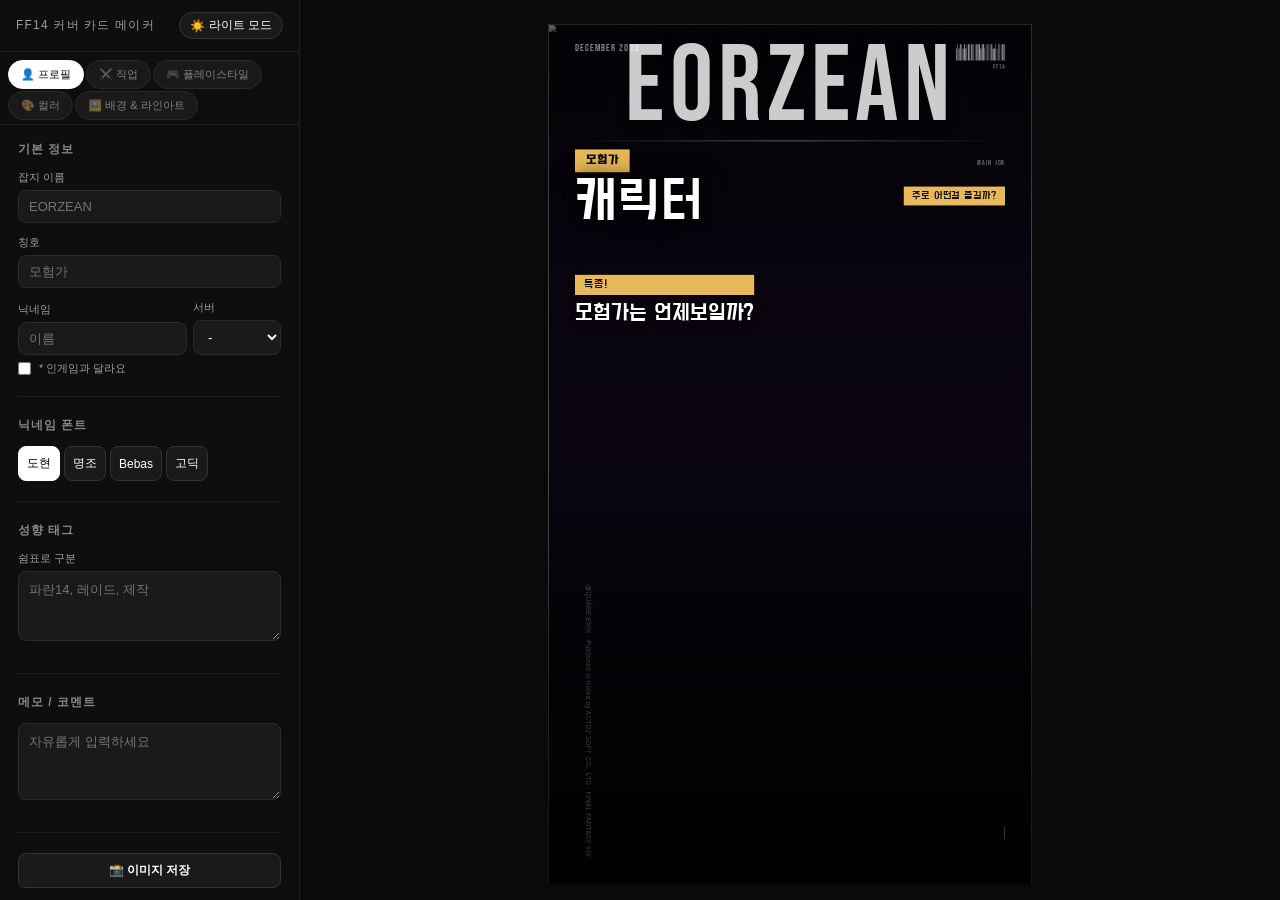
==== commit d880745b: "Update index.html" ====
--- a/index.html
+++ b/index.html
@@ -3,382 +3,483 @@
 <head>
 <meta charset="UTF-8">
 <title>FF14 잡지 커버 카드 생성기</title>
-<link href="https://fonts.googleapis.com/css2?family=Do+Hyeon&family=Noto+Serif+KR:wght@400;700;900&family=Bebas+Neue&family=Noto+Sans+KR:wght@300;400;500&display=swap" rel="stylesheet">
+<link href="https://fonts.googleapis.com/css2?family=Do+Hyeon&family=Noto+Serif+KR:wght@400;700;900&family=Bebas+Neue&family=Noto+Sans+KR:wght@300;400;500;700&display=swap" rel="stylesheet">
 <script src="https://html2canvas.hertzen.com/dist/html2canvas.min.js"></script>
 <style>
-* { box-sizing: border-box; margin: 0; padding: 0; }
-
-body {
-  background: #111;
-  color: white;
-  font-family: 'Noto Sans KR', sans-serif;
-  display: flex;
-  height: 100vh;
-  overflow: hidden;
-}
-
-/* ══════════════════════════════
-   패널
-══════════════════════════════ */
-.panel {
-  width: 260px;
-  min-width: 260px;
-  background: #0e0e0e;
-  border-right: 1px solid #1e1e1e;
-  height: 100vh;
-  display: flex;
-  flex-direction: column;
-  font-family: sans-serif;
-}
-.panel-title {
-  font-size: 10px;
-  padding: 12px 14px 8px;
-  opacity: 0.4;
-  letter-spacing: 0.1em;
-  text-transform: uppercase;
-  border-bottom: 1px solid #1e1e1e;
-  flex-shrink: 0;
-}
-
-/* 탭 */
-.tab-bar {
-  display: flex;
-  flex-wrap: wrap;
-  gap: 2px;
-  padding: 7px 7px 4px;
-  border-bottom: 1px solid #1e1e1e;
-  flex-shrink: 0;
-}
-.tab-btn {
-  padding: 4px 8px;
-  background: #1a1a1a;
-  border: 1px solid #2a2a2a;
-  color: rgba(255,255,255,0.45);
-  cursor: pointer;
-  font-size: 10px;
-  font-family: sans-serif;
-  transition: all 0.12s;
-}
-.tab-btn:hover { background: #242424; color: rgba(255,255,255,0.7); }
-.tab-btn.active { background: white; color: black; border-color: white; }
-.tab-content { display: none; flex: 1; overflow-y: auto; padding: 12px 14px; }
-.tab-content.active { display: block; }
-
-.section { margin-bottom: 12px; padding-bottom: 12px; border-bottom: 1px solid #1e1e1e; }
-.section:last-child { border-bottom: none; }
-.section h3 { font-size: 10px; opacity: 0.4; margin-bottom: 8px; text-transform: uppercase; letter-spacing: 0.08em; }
-.field { display: flex; flex-direction: column; gap: 3px; margin-bottom: 7px; }
-.field label { font-size: 10px; opacity: 0.5; }
-.field input[type="text"],
-.field input[type="color"],
-.field input[type="range"],
-.field select {
-  width: 100%;
-  padding: 5px 7px;
-  background: #1a1a1a;
-  border: 1px solid #2a2a2a;
-  color: white;
-  font-size: 12px;
-  font-family: sans-serif;
-}
-.field input[type="color"] { height: 32px; padding: 2px; }
-.field input[type="range"] { padding: 4px 0; cursor: pointer; }
-.field select option { background: #1a1a1a; }
-input[type="file"] { font-size: 11px; color: #888; width: 100%; }
-.check-row { display: flex; align-items: center; gap: 6px; margin-top: 4px; }
-.check-row input[type="checkbox"] { cursor: pointer; }
-.check-row label { font-size: 10px; opacity: 0.5; cursor: pointer; }
-
-/* 직업 패널 */
-.job-section-header {
-  display: flex;
-  align-items: center;
-  justify-content: space-between;
-  cursor: pointer;
-  padding: 4px 0;
-  user-select: none;
-}
-.job-section-header span { font-size: 10px; opacity: 0.4; text-transform: uppercase; letter-spacing: 0.08em; }
-.job-section-body.collapsed { display: none; }
-.job-category { margin-bottom: 8px; }
-.job-title { font-size: 10px; opacity: 0.4; margin-bottom: 5px; }
-.job-subrow { display: flex; align-items: center; gap: 5px; margin-bottom: 4px; }
-.job-subtitle { width: 34px; font-size: 9px; opacity: 0.4; flex-shrink: 0; }
-.job-row { display: flex; flex-wrap: wrap; gap: 3px; }
-.job-icon {
-  width: 24px; height: 24px;
-  cursor: pointer;
-  filter: invert(1);
-  opacity: 0.35;
-  transition: opacity 0.1s;
-}
-.job-icon:hover { opacity: 0.75; }
-.job-icon.selected { opacity: 1; outline: 1px solid rgba(255,255,255,0.6); outline-offset: 1px; }
-.job-icon.main-selected { opacity: 1; outline: 2px solid #f5c518; outline-offset: 1px; }
-
-.main-job-select-grid { display: flex; flex-wrap: wrap; gap: 4px; margin-top: 4px; }
-.main-job-select-icon {
-  width: 28px; height: 28px;
-  cursor: pointer;
-  filter: invert(1);
-  opacity: 0.3;
-  transition: opacity 0.1s;
-}
-.main-job-select-icon:hover { opacity: 0.7; }
-.main-job-select-icon.selected { opacity: 1; outline: 2px solid #f5c518; outline-offset: 1px; }
-
-/* 플레이스타일 패널 */
-.playstyle-grid { display: flex; flex-wrap: wrap; gap: 4px; margin-top: 4px; }
-.ps-icon {
-  width: 28px; height: 28px;
-  cursor: pointer;
-  opacity: 0.3;
-  transition: opacity 0.1s;
-}
-.ps-icon:hover { opacity: 0.6; }
-.ps-icon.selected { opacity: 1; outline: 1px solid white; outline-offset: 1px; }
-
-/* 시간대 버튼 */
-.time-btn {
-  padding: 5px 10px;
-  background: #1a1a1a;
-  border: 1px solid #333;
-  color: white;
-  cursor: pointer;
-  font-size: 11px;
-}
-.time-btn.active { background: white; color: black; }
-
-.section button {
-  padding: 6px;
-  background: #1a1a1a;
-  border: 1px solid #333;
-  color: white;
-  cursor: pointer;
-  font-size: 11px;
-  flex: 1;
-}
-.section button:hover { background: #252525; }
-.save-btn {
-  width: 100%;
-  padding: 8px;
-  background: #1a1a1a;
-  border: 1px solid #444;
-  color: white;
-  cursor: pointer;
-  font-size: 12px;
-}
-.save-btn:hover { background: #252525; }
-
-/* ══════════════════════════════
-   미리보기
-══════════════════════════════ */
-.preview-container {
-  flex: 1;
-  display: flex;
-  justify-content: center;
-  align-items: flex-start;
-  overflow: hidden;
-  padding: 20px;
-  background: #0a0a0a;
-}
-.preview-wrapper { transform-origin: top center; }
-
-/* ══════════════════════════════
-   카드 본체
-══════════════════════════════ */
-.card {
-  position: relative;
-  overflow: hidden;
-  background: #0a0510;
-  font-family: 'Noto Sans KR', sans-serif;
-}
-.card.vertical   { width: 1080px; height: 1920px; }
-.card.horizontal { width: 1920px; height: 1080px; }
-
-.card .bg {
-  position: absolute; inset: 0;
-  width: 100%; height: 100%;
-  object-fit: cover; object-position: center top;
-  z-index: 0;
-}
-.card-overlay {
-  position: absolute; inset: 0;
-  background: linear-gradient(
-    to bottom,
-    rgba(0,0,0,0.45) 0%, rgba(0,0,0,0.1) 25%,
-    transparent 45%, rgba(0,0,0,0.55) 72%, rgba(0,0,0,0.88) 100%
-  );
-  z-index: 1; pointer-events: none;
-}
-
-/* 상단 */
-.card-top {
-  position: absolute;
-  top: 0; left: 0; right: 0; height: 110px;
-  display: flex; align-items: flex-start; justify-content: space-between;
-  padding: 36px 52px 0;
-  z-index: 10;
-}
-.card-date {
-  font-size: 20px; opacity: 0.55;
-  letter-spacing: 0.12em; font-family: 'Bebas Neue', sans-serif;
-}
-.barcode-area { display: flex; flex-direction: column; align-items: flex-end; gap: 4px; }
-.barcode-svg { width: 100px; height: 38px; }
-.barcode-label { font-size: 14px; opacity: 0.35; letter-spacing: 0.08em; font-family: 'Bebas Neue', sans-serif; }
-
-/* 메인 타이틀 */
-#mainTitle {
-  position: absolute;
-  top: 38px; left: 0; right: 0;
-  text-align: center;
-  font-family: 'Bebas Neue', sans-serif;
-  font-size: 210px; line-height: 0.88; letter-spacing: 8px;
-  color: white; opacity: 0.75;
-  z-index: 2; pointer-events: none; user-select: none;
-}
-
-/* 구분선 */
-.card-divider-top {
-  position: absolute; top: 260px; left: 48px; right: 48px;
-  height: 2px; background: linear-gradient(to right, transparent, rgba(255,255,255,0.3), transparent); z-index: 10;
-}
-.card-divider-bottom {
-  position: absolute; bottom: 200px; left: 120px; right: 48px;
-  height: 1px; background: rgba(255,255,255,0.1); z-index: 10;
-}
-
-/* 왼쪽 세로 */
-.card-left {
-  position: absolute;
-  left: 0; top: 120px; bottom: 0; width: 110px;
-  display: flex; flex-direction: column;
-  align-items: center; justify-content: flex-end;
-  padding-bottom: 50px; z-index: 10;
-}
-#subJobDisplay { display: flex; flex-direction: column; gap: 6px; align-items: center; margin-bottom: 16px; }
-.sub-job-row { display: flex; gap: 6px; }
-.job-card-icon-sub { width: 44px; height: 44px; filter: invert(1); opacity: 0.75; }
-.card-credit {
-  writing-mode: vertical-rl; text-orientation: mixed;
-  font-size: 13px; opacity: 0.28; letter-spacing: 0.06em;
-  font-family: sans-serif; line-height: 1.4; white-space: nowrap;
-}
-
-/* 오른쪽 영역 */
-.card-right {
-  position: absolute;
-  right: 48px; top: 180px; bottom: 60px; width: 230px;
-  display: flex; flex-direction: column; align-items: flex-end;
-  z-index: 10;
-}
-.main-job-area {
-  display: flex; flex-direction: column; align-items: center;
-  gap: 6px; margin-bottom: 18px;
-}
-#mainJobIcon {
-  width: 100px; height: 100px;
-  filter: brightness(1.8) drop-shadow(0 0 15px rgba(255,255,255,0.7));
-  display: none;
-}
-.main-job-label { font-size: 14px; opacity: 0.4; letter-spacing: 0.14em; font-family: 'Bebas Neue', sans-serif; }
-
-.ps-display-row { display: flex; flex-wrap: wrap; gap: 10px; margin-top: 4px; justify-content: flex-end; }
-.ps-display-item { display: flex; flex-direction: column; align-items: center; gap: 4px; }
-.ps-display-icon { width: 46px; height: 46px; opacity: 0.8; }
-.ps-display-name { font-size: 13px; opacity: 0.6; font-family: 'Noto Sans KR', sans-serif; white-space: nowrap; }
-
-.ps-section { margin-top: 28px; display: flex; flex-direction: column; gap: 10px; align-items: flex-end; }
-.ps-section-label { font-size: 14px; opacity: 0.35; letter-spacing: 0.06em; font-family: 'Bebas Neue', sans-serif; text-align: right; }
-
-.bottom-left {
-  position: absolute;
-  top: 190px; left: 100px;
-  z-index: 7;
-}
-.ingame-note { font-size: 16px; opacity: 0.38; letter-spacing: 0.04em; margin-bottom: 4px; font-family: sans-serif; }
-.feature-box {
-  display: inline-block;
-  background: var(--feat-label-bg, rgba(245, 195, 95, 0.92));
-  padding: 5px 14px; font-size: 20px; font-weight: bold;
-  letter-spacing: 0.08em; margin-bottom: 8px;
-  font-family: 'Do Hyeon', sans-serif;
-  color: #111;
-}
-#cardName { font-family: 'Bebas Neue', sans-serif; font-size: 130px; line-height: 0.88; letter-spacing: 2px; color: white; }
-#serverDisplay { font-size: 22px; opacity: 0.5; letter-spacing: 0.06em; font-family: 'Bebas Neue', sans-serif; margin-top: 10px; }
-
-.card-features-left {
-  position: absolute;
-  top: 460px; left: 130px;
-  z-index: 8;
-  display: flex; flex-direction: column; gap: 36px;
-  max-width: 460px;
-}
-.feature-block { display: flex; flex-direction: column; gap: 6px; }
-.feat-label {
-  display: inline-block;
-  background: var(--feat-label-bg, rgba(245, 195, 95, 0.92));
-  padding: 3px 12px; font-size: 20px;
-  font-family: 'Do Hyeon', sans-serif;
-  color: #111; letter-spacing: 0.06em; margin-bottom: 2px;
-}
-.feat-title {
-  font-size: 44px; line-height: 1.05;
-  font-family: 'Do Hyeon', sans-serif;
-  color: white; text-shadow: 1px 2px 10px rgba(0,0,0,0.6);
-}
-.feat-subtitle {
-  font-size: 20px; opacity: 0.65; line-height: 1.5;
-  font-family: 'Noto Sans KR', sans-serif; font-weight: 300;
-}
-
-.time-slots-card { display: flex; gap: 8px; flex-wrap: wrap; margin-top: 4px; }
-.time-slot-card {
-  padding: 4px 14px;
-  border: 1px solid rgba(255,255,255,0.2);
-  font-size: 18px; opacity: 0.3; letter-spacing: 0.06em;
-  font-family: 'Do Hyeon', sans-serif;
-}
-.time-slot-card.active {
-  border-color: white; opacity: 1;
-  background: rgba(255,255,255,0.08);
-}
-
-#cardTags { position: absolute; bottom: 130px; left: 120px; z-index: 10; display: flex; flex-wrap: wrap; gap: 6px; }
-.tag { border: 1px solid rgba(255,255,255,0.55); padding: 3px 12px; font-size: 16px; letter-spacing: 0.05em; font-family: sans-serif; }
-
-#cardMemo { position: absolute; bottom: 80px; left: 120px; font-size: 17px; opacity: 0.4; letter-spacing: 0.04em; font-family: sans-serif; z-index: 10; }
-
-#lineArt {
-  position: absolute; bottom: -40px; left: 50%; transform: translateX(-50%);
-  width: 620px; height: 620px; object-fit: contain;
-  filter: invert(1);
-  z-index: 5; pointer-events: none; display: none;
-}
-
-.copyright {
-  position: absolute; bottom: 36px; right: 52px;
-  font-size: 13px; opacity: 0.22; line-height: 1.9;
-  letter-spacing: 0.03em; font-family: sans-serif; text-align: right; z-index: 10;
-}
+  /* ========== 변수 및 기본 레이아웃 ========== */
+  * { box-sizing: border-box; margin: 0; padding: 0; }
+
+  :root {
+    --panel-bg: #0e0e0e;
+    --panel-border: #1e1e1e;
+    --text-primary: #ffffff;
+    --text-secondary: rgba(255,255,255,0.5);
+    --input-bg: #1a1a1a;
+    --input-border: #2a2a2a;
+    --btn-bg: #1a1a1a;
+    --btn-border: #333;
+    --btn-hover-bg: #252525;
+    --active-btn-bg: #ffffff;
+    --active-btn-text: #000000;
+    --tab-btn-bg: #1a1a1a;
+    --tab-btn-border: #2a2a2a;
+    --tab-btn-color: rgba(255,255,255,0.45);
+    --preview-bg: #0a0a0a;
+  }
+
+  body.light-theme {
+    --panel-bg: #f5f5f7;
+    --panel-border: #ddd;
+    --text-primary: #1a1a1a;
+    --text-secondary: rgba(0,0,0,0.6);
+    --input-bg: #ffffff;
+    --input-border: #ccc;
+    --btn-bg: #e0e0e0;
+    --btn-border: #bbb;
+    --btn-hover-bg: #d0d0d0;
+    --active-btn-bg: #1a1a1a;
+    --active-btn-text: #ffffff;
+    --tab-btn-bg: #e0e0e0;
+    --tab-btn-border: #ccc;
+    --tab-btn-color: rgba(0,0,0,0.5);
+    --preview-bg: #e8e8ec;
+  }
+
+  body {
+    background: #111;
+    color: var(--text-primary);
+    font-family: 'Noto Sans KR', sans-serif;
+    display: flex;
+    height: 100vh;
+    overflow: hidden;
+    margin: 0;
+    transition: background 0.2s;
+  }
+
+  /* 패널 */
+  .panel {
+    width: 300px; min-width: 300px;
+    background: var(--panel-bg);
+    border-right: 1px solid var(--panel-border);
+    height: 100vh;
+    display: flex;
+    flex-direction: column;
+    font-family: sans-serif;
+    transition: background 0.2s, border-color 0.2s;
+    color: var(--text-primary);
+  }
+
+  .panel-header {
+    display: flex;
+    align-items: center;
+    justify-content: space-between;
+    padding: 12px 16px;
+    border-bottom: 1px solid var(--panel-border);
+    flex-shrink: 0;
+  }
+
+  .panel-title {
+    font-size: 12px;
+    opacity: 0.6;
+    letter-spacing: 0.1em;
+    text-transform: uppercase;
+  }
+
+  .theme-toggle {
+    background: var(--btn-bg);
+    border: 1px solid var(--btn-border);
+    color: var(--text-primary);
+    padding: 4px 10px;
+    font-size: 12px;
+    border-radius: 16px;
+    cursor: pointer;
+    transition: all 0.2s;
+    display: flex;
+    align-items: center;
+    gap: 4px;
+  }
+  .theme-toggle:hover { background: var(--btn-hover-bg); }
+
+  .tab-bar {
+    display: flex;
+    flex-wrap: wrap;
+    gap: 2px;
+    padding: 8px 8px 4px;
+    border-bottom: 1px solid var(--panel-border);
+    flex-shrink: 0;
+  }
+
+  .tab-btn {
+    padding: 6px 12px;
+    background: var(--tab-btn-bg);
+    border: 1px solid var(--tab-btn-border);
+    color: var(--tab-btn-color);
+    cursor: pointer;
+    font-size: 11px;
+    font-family: sans-serif;
+    transition: all 0.12s;
+    border-radius: 20px;
+    flex: 0 1 auto;
+  }
+  .tab-btn:hover { background: var(--btn-hover-bg); color: var(--text-primary); }
+  .tab-btn.active { background: var(--active-btn-bg); color: var(--active-btn-text); border-color: var(--active-btn-bg); }
+
+  .tab-content {
+    display: none;
+    flex: 1;
+    overflow-y: auto;
+    padding: 16px 18px;
+  }
+  .tab-content.active { display: block; }
+
+  .section {
+    margin-bottom: 20px;
+    padding-bottom: 20px;
+    border-bottom: 1px solid var(--panel-border);
+  }
+  .section:last-child { border-bottom: none; }
+  .section h3 {
+    font-size: 12px;
+    opacity: 0.5;
+    margin-bottom: 12px;
+    text-transform: uppercase;
+    letter-spacing: 0.08em;
+    color: var(--text-primary);
+  }
+
+  .field {
+    display: flex;
+    flex-direction: column;
+    gap: 5px;
+    margin-bottom: 12px;
+  }
+  .field label { font-size: 11px; opacity: 0.6; color: var(--text-primary); }
+  .field input[type="text"],
+  .field input[type="color"],
+  .field input[type="range"],
+  .field select,
+  .field textarea {
+    width: 100%;
+    padding: 8px 10px;
+    background: var(--input-bg);
+    border: 1px solid var(--input-border);
+    color: var(--text-primary);
+    font-size: 13px;
+    font-family: sans-serif;
+    border-radius: 8px;
+    transition: background 0.2s, border-color 0.2s, color 0.2s;
+  }
+  .field textarea { resize: vertical; min-height: 70px; line-height: 1.5; }
+  .field input[type="color"] { height: 40px; padding: 4px; }
+  .field select option { background: var(--input-bg); color: var(--text-primary); }
+  input[type="file"] { font-size: 12px; color: var(--text-secondary); width: 100%; }
+  .check-row {
+    display: flex;
+    align-items: center;
+    gap: 8px;
+    margin-top: 6px;
+  }
+  .check-row input[type="checkbox"] { cursor: pointer; }
+  .check-row label { font-size: 11px; opacity: 0.6; cursor: pointer; }
+
+  /* 색상 프리셋 */
+  .color-row { display: flex; align-items: center; gap: 12px; margin-bottom: 8px; }
+  .color-label { width: 50px; font-size: 11px; opacity: 0.6; }
+  .color-presets { display: flex; gap: 6px; flex-wrap: wrap; margin-top: 8px; }
+  .color-swatch {
+    width: 28px; height: 28px;
+    cursor: pointer;
+    border: 1px solid var(--input-border);
+    border-radius: 6px;
+    transition: transform 0.1s;
+  }
+  .color-swatch:hover { transform: scale(1.15); }
+
+  /* 직업 패널 */
+  .job-section-header {
+    display: flex; align-items: center; justify-content: space-between;
+    cursor: pointer; padding: 4px 0; user-select: none;
+  }
+  .job-section-header span { font-size: 11px; opacity: 0.5; text-transform: uppercase; letter-spacing: 0.08em; }
+  .job-section-body.collapsed { display: none; }
+  .job-category { margin-bottom: 12px; }
+  .job-title { font-size: 11px; opacity: 0.5; margin-bottom: 6px; }
+  .job-subrow { display: flex; align-items: center; gap: 6px; margin-bottom: 5px; }
+  .job-subtitle { width: 40px; font-size: 10px; opacity: 0.5; flex-shrink: 0; }
+  .job-row { display: flex; flex-wrap: wrap; gap: 4px; }
+  
+  .job-icon {
+    width: 28px; height: 28px; cursor: pointer;
+    filter: invert(1); opacity: 0.4; transition: opacity 0.1s;
+  }
+  body.light-theme .job-icon { filter: invert(0); }
+  .job-icon:hover { opacity: 0.8; }
+  .job-icon.selected { opacity: 1; outline: 1px solid var(--text-primary); outline-offset: 1px; }
+  .job-icon.main-selected { opacity: 1; outline: 2px solid #f5c518; outline-offset: 1px; }
+  
+  .main-job-select-grid { display: flex; flex-wrap: wrap; gap: 5px; margin-top: 6px; }
+  .main-job-select-icon {
+    width: 32px; height: 32px; cursor: pointer;
+    filter: invert(1); opacity: 0.4; transition: opacity 0.1s;
+  }
+  body.light-theme .main-job-select-icon { filter: invert(0); }
+  .main-job-select-icon:hover { opacity: 0.8; }
+  .main-job-select-icon.selected { opacity: 1; outline: 2px solid #f5c518; outline-offset: 1px; }
+
+  /* 플레이스타일 */
+  .playstyle-grid { display: flex; flex-wrap: wrap; gap: 5px; margin-top: 6px; }
+  .ps-icon { width: 32px; height: 32px; cursor: pointer; opacity: 0.4; transition: opacity 0.1s; }
+  .ps-icon:hover { opacity: 0.8; }
+  .ps-icon.selected { opacity: 1; outline: 1px solid white; outline-offset: 1px; }
+  .ps-icon.maxed { opacity: 0.1 !important; cursor: not-allowed; }
+  .ps-counter { font-size: 11px; opacity: 0.5; margin-bottom: 6px; }
+  .ps-counter.warn { color: #f5c35f; opacity: 1; }
+
+  .time-btn {
+    padding: 6px 12px; background: var(--btn-bg); border: 1px solid var(--btn-border);
+    color: var(--text-primary); cursor: pointer; font-size: 12px; border-radius: 20px;
+  }
+  .time-btn.active { background: var(--active-btn-bg); color: var(--active-btn-text); }
+  
+  .section button {
+    padding: 8px; background: var(--btn-bg); border: 1px solid var(--btn-border);
+    color: var(--text-primary); cursor: pointer; font-size: 12px; border-radius: 8px;
+  }
+  .save-btn {
+    width: 100%; padding: 12px; background: var(--active-btn-bg); color: var(--active-btn-text);
+    border: none; cursor: pointer; font-size: 14px; font-weight: bold; border-radius: 8px;
+  }
+
+  /* 폰트 버튼 */
+  .font-btns { display: flex; gap: 4px; flex-wrap: wrap; margin-top: 6px; }
+  .font-btn {
+    padding: 5px 10px; background: var(--btn-bg); border: 1px solid var(--btn-border);
+    color: var(--text-secondary); cursor: pointer; font-size: 12px; border-radius: 16px;
+  }
+  .font-btn:hover { background: var(--btn-hover-bg); color: var(--text-primary); }
+  .font-btn.active { background: var(--active-btn-bg); color: var(--active-btn-text); border-color: var(--active-btn-bg); }
+
+  /* 미리보기 */
+  .preview-container {
+    flex: 1; display: flex; justify-content: center; align-items: flex-start;
+    overflow: hidden; padding: 24px; background: var(--preview-bg);
+  }
+  .preview-wrapper { transform-origin: top center; }
+
+  /* 카드 */
+  .card {
+    position: relative; overflow: hidden;
+    background: #0a0510; font-family: 'Noto Sans KR', sans-serif;
+  }
+  .card.vertical { width: 1080px; height: 1920px; }
+
+  .card .bg {
+    position: absolute; inset: 0; width: 100%; height: 100%;
+    object-fit: cover; object-position: center top; z-index: 0;
+  }
+  .card-overlay {
+    position: absolute; inset: 0;
+    background: linear-gradient(
+      to bottom,
+      rgba(0,0,0,0.6) 0%, rgba(0,0,0,0.15) 30%,
+      transparent 50%, rgba(0,0,0,0.7) 75%, rgba(0,0,0,0.95) 100%
+    );
+    z-index: 1; pointer-events: none;
+  }
+  body.light-theme .card-overlay {
+    background: linear-gradient(
+      to bottom,
+      rgba(255,255,255,0.2) 0%,
+      transparent 40%,
+      rgba(0,0,0,0.3) 75%,
+      rgba(0,0,0,0.7) 100%
+    );
+  }
+
+  .card-top {
+    position: absolute; top: 0; left: 0; right: 0; height: 120px;
+    display: flex; align-items: flex-start; justify-content: space-between;
+    padding: 40px 60px 0; z-index: 10;
+  }
+  .card-date { font-size: 22px; opacity: 0.5; letter-spacing: 0.12em; font-family: 'Bebas Neue', sans-serif; }
+  .barcode-area { display: flex; flex-direction: column; align-items: flex-end; gap: 4px; }
+  .barcode-svg { width: 110px; height: 42px; }
+  .barcode-label { font-size: 15px; opacity: 0.35; letter-spacing: 0.08em; font-family: 'Bebas Neue', sans-serif; }
+
+  #mainTitle {
+    position: absolute; top: 40px; left: 0; right: 0;
+    text-align: center; font-family: 'Bebas Neue', sans-serif;
+    font-size: 240px; line-height: 0.85; letter-spacing: 12px;
+    color: white; opacity: 0.8; z-index: 2; pointer-events: none; user-select: none;
+    text-shadow: 0 0 30px rgba(0,0,0,0.8);
+  }
+
+  .card-divider-top {
+    position: absolute; top: 260px; left: 60px; right: 60px; height: 2px;
+    background: linear-gradient(to right, transparent, rgba(255,255,255,0.4), transparent); z-index: 10;
+  }
+
+  .card-left {
+    position: absolute; left: 20px; top: 140px; bottom: 0; width: 140px;
+    display: flex; flex-direction: column; align-items: center; justify-content: flex-end;
+    padding-bottom: 60px; z-index: 10;
+  }
+  #subJobDisplay { display: flex; flex-direction: column; gap: 8px; align-items: center; margin-bottom: 20px; }
+  .sub-job-row { display: flex; gap: 8px; }
+  .job-card-icon-sub {
+    width: 56px; height: 56px;
+    filter: invert(1); opacity: 0.9;
+  }
+  body.light-theme .job-card-icon-sub { filter: invert(0); }
+  
+  .card-credit {
+    writing-mode: vertical-rl; text-orientation: mixed;
+    font-size: 14px; opacity: 0.25; letter-spacing: 0.06em;
+    font-family: sans-serif; line-height: 1.5; white-space: nowrap;
+  }
+
+  .bottom-left {
+    position: absolute; top: 280px; left: 60px; z-index: 7;
+  }
+  .ingame-note {
+    font-size: 18px; opacity: 0.45; letter-spacing: 0.04em;
+    margin-bottom: 8px; font-family: sans-serif;
+  }
+  .feature-box {
+    display: inline-block;
+    background: var(--feat-label-bg-title, rgba(245, 195, 95, 0.95));
+    padding: 8px 24px; font-size: 28px; font-weight: bold;
+    letter-spacing: 0.1em; margin-bottom: 12px;
+    font-family: 'Do Hyeon', sans-serif; color: var(--feat-label-color-title, #111);
+    box-shadow: 0 4px 12px rgba(0,0,0,0.3);
+  }
+  #nameServerRow { display: flex; align-items: baseline; gap: 20px; flex-wrap: wrap; margin-bottom: 8px; }
+  #cardName {
+    font-family: var(--name-font, 'Do Hyeon'), sans-serif;
+    font-size: 120px; line-height: 0.9; letter-spacing: 4px; color: white;
+    text-shadow: 0 4px 30px rgba(0,0,0,0.9), 0 0 60px rgba(0,0,0,0.8);
+  }
+  #serverDisplay {
+    font-size: 30px; opacity: 0.55; letter-spacing: 0.08em;
+    font-family: 'Bebas Neue', sans-serif;
+  }
+
+  .card-right {
+    position: absolute; right: 60px; top: 300px; bottom: 80px; width: 260px;
+    display: flex; flex-direction: column; align-items: flex-end; z-index: 10;
+  }
+  .main-job-area {
+    display: flex; flex-direction: column; align-items: center;
+    gap: 8px; margin-bottom: 24px;
+  }
+  #mainJobIcon {
+    width: 130px; height: 130px;
+    filter: invert(1) drop-shadow(0 0 20px rgba(255,255,255,0.7));
+    display: none;
+  }
+  body.light-theme #mainJobIcon { filter: drop-shadow(0 0 10px rgba(0,0,0,0.2)); }
+  
+  .main-job-label {
+    font-size: 16px; opacity: 0.4; letter-spacing: 0.14em;
+    font-family: 'Bebas Neue', sans-serif;
+  }
+
+  .ps-section {
+    margin-top: 20px; display: flex; flex-direction: column;
+    gap: 12px; align-items: flex-end;
+  }
+  .ps-section-label-box {
+    display: inline-block;
+    background: var(--feat-label-bg-ps, rgba(245, 195, 95, 0.95));
+    padding: 6px 18px; font-size: 24px; font-family: 'Do Hyeon', sans-serif;
+    color: var(--feat-label-color-ps, #111); letter-spacing: 0.08em;
+    box-shadow: 0 4px 12px rgba(0,0,0,0.3);
+  }
+  .ps-display-row {
+    display: flex; flex-wrap: wrap; gap: 12px; margin-top: 6px;
+    justify-content: flex-end;
+  }
+  .ps-display-item { display: flex; flex-direction: column; align-items: center; gap: 4px; }
+  .ps-display-icon { width: 48px; height: 48px; opacity: 0.95; }
+  .ps-display-name {
+    font-size: 14px; opacity: 0.7; font-family: 'Noto Sans KR', sans-serif;
+    white-space: nowrap;
+  }
+
+  .card-features-left {
+    position: absolute; top: 560px; left: 60px;
+    z-index: 8; display: flex; flex-direction: column; gap: 40px; max-width: 560px;
+  }
+  .feature-block { display: flex; flex-direction: column; gap: 8px; }
+  .feat-label {
+    display: inline-block;
+    background: var(--feat-label-bg, rgba(245, 195, 95, 0.95));
+    padding: 6px 20px; font-size: 26px; font-family: 'Do Hyeon', sans-serif;
+    color: var(--feat-label-color, #111); letter-spacing: 0.08em; margin-bottom: 4px;
+    box-shadow: 0 4px 12px rgba(0,0,0,0.3);
+  }
+  .feat-title {
+    font-size: 52px; line-height: 1.1; font-family: 'Do Hyeon', sans-serif;
+    color: white; text-shadow: 2px 4px 16px rgba(0,0,0,0.7);
+  }
+
+  .time-slots-card { display: flex; gap: 10px; flex-wrap: wrap; margin-top: 8px; }
+  .time-slot-card {
+    padding: 6px 20px; border: 1px solid white;
+    font-size: 22px; letter-spacing: 0.06em; font-family: 'Do Hyeon', sans-serif;
+    background: rgba(255,255,255,0.1); display: none;
+  }
+  .time-slot-card.active { display: inline-block; }
+
+  #cardTags {
+    position: absolute; bottom: 100px; left: 60px;
+    z-index: 10; display: flex; flex-wrap: wrap; gap: 8px; max-width: 480px;
+  }
+  .tag {
+    border: 1px solid rgba(255,255,255,0.6); padding: 5px 18px;
+    font-size: 18px; letter-spacing: 0.06em; font-family: sans-serif;
+    background: rgba(0,0,0,0.3); border-radius: 30px;
+  }
+  #cardMemo {
+    position: absolute; bottom: 100px; right: 60px;
+    font-size: 20px; opacity: 0.5; letter-spacing: 0.04em;
+    font-family: sans-serif; z-index: 10; line-height: 1.6;
+    max-width: 480px; text-align: right; white-space: pre-wrap;
+    background: rgba(0,0,0,0.2); padding: 14px 22px;
+    border-right: 3px solid rgba(255,255,255,0.4); border-radius: 12px 0 0 12px;
+  }
+
+  #lineArt {
+    position: absolute; bottom: -40px; left: 50%; transform: translateX(-50%);
+    width: 640px; height: 640px; object-fit: contain;
+    filter: invert(1); z-index: 5; pointer-events: none; display: none;
+  }
+  .copyright {
+    position: absolute; bottom: 40px; right: 60px;
+    font-size: 14px; opacity: 0.25; line-height: 1.8;
+    letter-spacing: 0.03em; font-family: sans-serif; text-align: right; z-index: 10;
+  }
 </style>
 </head>
-<body>
-
-<!-- ══════════════ 패널 ══════════════ -->
+<body class="dark-theme">
+
+<!-- 패널 영역 -->
 <div class="panel">
-  <div class="panel-title">FF14 잡지 커버 카드 생성기</div>
+  <div class="panel-header">
+    <div class="panel-title">FF14 커버 카드 메이커</div>
+    <button class="theme-toggle" id="themeToggleBtn" onclick="toggleTheme()">
+      <span>☀️</span> 라이트 모드
+    </button>
+  </div>
   <div class="tab-bar">
-    <button class="tab-btn active" onclick="switchTab('tab-basic',this)">기본</button>
-    <button class="tab-btn" onclick="switchTab('tab-jobs',this)">직업</button>
-    <button class="tab-btn" onclick="switchTab('tab-style',this)">스타일</button>
-    <button class="tab-btn" onclick="switchTab('tab-right',this)">오른쪽</button>
-    <button class="tab-btn" onclick="switchTab('tab-bg',this)">배경</button>
+    <button class="tab-btn active" onclick="switchTab('tab-basic',this)">👤 프로필</button>
+    <button class="tab-btn" onclick="switchTab('tab-jobs',this)">⚔️ 직업</button>
+    <button class="tab-btn" onclick="switchTab('tab-style',this)">🎮 플레이스타일</button>
+    <button class="tab-btn" onclick="switchTab('tab-color',this)">🎨 컬러</button>
+    <button class="tab-btn" onclick="switchTab('tab-bg',this)">🖼️ 배경 & 라인아트</button>
   </div>
 
-  <!-- 탭: 기본 -->
+  <!-- 탭: 프로필 -->
   <div class="tab-content active" id="tab-basic">
     <div class="section">
       <h3>기본 정보</h3>
@@ -390,58 +491,71 @@
         <label>칭호</label>
         <input type="text" id="titleBoxInput" oninput="updateCard()" placeholder="모험가">
       </div>
-      <div class="field">
-        <label>닉네임</label>
-        <input type="text" id="nameInput" oninput="updateCard()" placeholder="이름">
-      </div>
-      <div class="check-row">
+      <div style="display:flex;gap:6px;align-items:flex-end;">
+        <div class="field" style="flex:1;margin-bottom:0;">
+          <label>닉네임</label>
+          <input type="text" id="nameInput" oninput="updateCard()" placeholder="이름">
+        </div>
+        <div class="field" style="width:88px;margin-bottom:0;">
+          <label>서버</label>
+          <select id="serverInput" onchange="updateCard()">
+            <option value="">-</option>
+            <option>카벙클</option>
+            <option>초코보</option>
+            <option>모그리</option>
+            <option>톤베리</option>
+            <option>펜리르</option>
+          </select>
+        </div>
+      </div>
+      <div class="check-row" style="margin-top:6px;">
         <input type="checkbox" id="ingameCheck" onchange="updateCard()">
         <label for="ingameCheck">* 인게임과 달라요</label>
       </div>
-      <div class="field" style="margin-top:8px;">
-        <label>서버</label>
-        <select id="serverInput" onchange="updateCard()">
-          <option value="">서버 선택</option>
-          <option>카벙클</option>
-          <option>초코보</option>
-          <option>모그리</option>
-          <option>톤베리</option>
-          <option>펜리르</option>
-        </select>
-      </div>
-    </div>
+    </div>
+
+    <div class="section">
+      <h3>닉네임 폰트</h3>
+      <div class="font-btns">
+        <button class="font-btn active" onclick="setNameFont('Do Hyeon', this)">도현</button>
+        <button class="font-btn" onclick="setNameFont('Noto Serif KR', this)">명조</button>
+        <button class="font-btn" onclick="setNameFont('Bebas Neue', this)">Bebas</button>
+        <button class="font-btn" onclick="setNameFont('Noto Sans KR', this)">고딕</button>
+      </div>
+    </div>
+
     <div class="section">
       <h3>성향 태그</h3>
       <div class="field">
         <label>쉼표로 구분</label>
-        <input type="text" id="tagInput" oninput="updateCard()">
+        <textarea id="tagInput" oninput="updateCard()" placeholder="파란14, 레이드, 제작" rows="2"></textarea>
       </div>
     </div>
     <div class="section">
       <h3>메모 / 코멘트</h3>
       <div class="field">
-        <input type="text" id="memoInput" oninput="updateCard()">
-      </div>
-    </div>
-    <div class="section">
-      <button class="save-btn" onclick="saveImage()">이미지 저장</button>
+        <textarea id="memoInput" oninput="updateCard()" placeholder="자유롭게 입력하세요" rows="3"></textarea>
+      </div>
+    </div>
+    <div class="section">
+      <button class="save-btn" onclick="saveImage()">📸 이미지 저장</button>
     </div>
   </div>
 
-  <!-- 탭: 직업 -->
+    <!-- 탭: 직업 -->
   <div class="tab-content" id="tab-jobs">
     <div class="section">
       <h3>메인 직업</h3>
-      <div style="font-size:9px;opacity:0.35;margin-bottom:6px;">클릭으로 선택 / 다시 클릭하면 해제</div>
+      <div style="font-size:10px;opacity:0.4;margin-bottom:8px;">클릭으로 선택 / 다시 클릭하면 해제</div>
       <div class="main-job-select-grid" id="mainJobSelect"></div>
     </div>
     <div class="section">
       <div class="job-section-header" onclick="toggleJobSection()">
         <span>보유 직업</span>
-        <span id="jobArrow" style="font-size:10px;opacity:0.4;">▼</span>
+        <span id="jobArrow" style="font-size:10px;opacity:0.5;">▼</span>
       </div>
       <div class="job-section-body" id="jobSectionBody">
-        <div style="display:flex;gap:6px;margin:6px 0;">
+        <div style="display:flex;gap:6px;margin:8px 0;">
           <button onclick="selectAllJobs()">전체 선택</button>
           <button onclick="clearJobs()">전체 해제</button>
         </div>
@@ -450,49 +564,76 @@
     </div>
   </div>
 
-  <!-- 탭: 스타일 (시간대 + 플레이스타일) -->
+  <!-- 탭: 플레이스타일 -->
   <div class="tab-content" id="tab-style">
     <div class="section">
       <h3>활동 시간대</h3>
-      <div style="font-size:9px;opacity:0.3;margin-bottom:6px;">왼쪽 블록에 표시됩니다</div>
+      <div style="font-size:10px;opacity:0.4;margin-bottom:8px;">선택된 항목만 카드에 표시됩니다</div>
       <div style="display:flex;gap:5px;flex-wrap:wrap;">
-        <button class="time-btn" data-time="아침" onclick="toggleTime(this)">아침</button>
-        <button class="time-btn" data-time="점심" onclick="toggleTime(this)">점심</button>
-        <button class="time-btn" data-time="저녁" onclick="toggleTime(this)">저녁</button>
-        <button class="time-btn" data-time="새벽" onclick="toggleTime(this)">새벽</button>
+        <button class="time-btn" data-time="아침" onclick="toggleTime(this)">🌅 아침</button>
+        <button class="time-btn" data-time="점심" onclick="toggleTime(this)">☀️ 점심</button>
+        <button class="time-btn" data-time="저녁" onclick="toggleTime(this)">🌙 저녁</button>
+        <button class="time-btn" data-time="새벽" onclick="toggleTime(this)">🌃 새벽</button>
       </div>
     </div>
     <div class="section">
       <h3>플레이 스타일</h3>
-      <div style="font-size:9px;opacity:0.3;margin-bottom:6px;">오른쪽에 아이콘+이름으로 표시됩니다</div>
+      <div class="ps-counter" id="psCounter">0 / 7 선택</div>
+      <div style="font-size:10px;opacity:0.4;margin-bottom:8px;">최대 7개 · 오른쪽에 표시됩니다</div>
       <div class="playstyle-grid" id="playstyleSelect"></div>
     </div>
   </div>
 
-  <!-- 탭: 오른쪽 -->
-  <div class="tab-content" id="tab-right">
-    <div class="section">
-      <h3>특종 박스 색상</h3>
-      <div class="field">
-        <label>색상 선택</label>
-        <input type="color" id="featureLabelColor" value="#f5c35f" onchange="setFeatureLabelColor(this.value)">
+  <!-- 탭: 컬러 -->
+  <div class="tab-content" id="tab-color">
+    <div class="section">
+      <h3>🎖️ 칭호 박스</h3>
+      <div class="color-row"><span class="color-label">배경</span><input type="color" id="titleBgColor" value="#f5c35f" onchange="updateTitleColors()"></div>
+      <div class="color-row"><span class="color-label">글자</span><input type="color" id="titleTextColor" value="#111111" onchange="updateTitleColors()"></div>
+      <div class="color-presets">
+        <div class="color-swatch" style="background:#f5c35f" onclick="setTitleBg('#f5c35f')"></div>
+        <div class="color-swatch" style="background:#e05252" onclick="setTitleBg('#e05252')"></div>
+        <div class="color-swatch" style="background:#52ade0" onclick="setTitleBg('#52ade0')"></div>
+        <div class="color-swatch" style="background:#ffffff; border:1px solid #ccc;" onclick="setTitleBg('#ffffff')"></div>
+      </div>
+    </div>
+    <div class="section">
+      <h3>🔥 특종! 라벨</h3>
+      <div class="color-row"><span class="color-label">배경</span><input type="color" id="featBgColor" value="#f5c35f" onchange="updateFeatColors()"></div>
+      <div class="color-row"><span class="color-label">글자</span><input type="color" id="featTextColor" value="#111111" onchange="updateFeatColors()"></div>
+      <div class="color-presets">
+        <div class="color-swatch" style="background:#f5c35f" onclick="setFeatBg('#f5c35f')"></div>
+        <div class="color-swatch" style="background:#e05252" onclick="setFeatBg('#e05252')"></div>
+        <div class="color-swatch" style="background:#52ade0" onclick="setFeatBg('#52ade0')"></div>
+        <div class="color-swatch" style="background:#ffffff; border:1px solid #ccc;" onclick="setFeatBg('#ffffff')"></div>
+      </div>
+    </div>
+    <div class="section">
+      <h3>🎮 즐길까? 라벨</h3>
+      <div class="color-row"><span class="color-label">배경</span><input type="color" id="psBgColor" value="#f5c35f" onchange="updatePsColors()"></div>
+      <div class="color-row"><span class="color-label">글자</span><input type="color" id="psTextColor" value="#111111" onchange="updatePsColors()"></div>
+      <div class="color-presets">
+        <div class="color-swatch" style="background:#f5c35f" onclick="setPsBg('#f5c35f')"></div>
+        <div class="color-swatch" style="background:#e05252" onclick="setPsBg('#e05252')"></div>
+        <div class="color-swatch" style="background:#52ade0" onclick="setPsBg('#52ade0')"></div>
+        <div class="color-swatch" style="background:#ffffff; border:1px solid #ccc;" onclick="setPsBg('#ffffff')"></div>
       </div>
     </div>
   </div>
 
-  <!-- 탭: 배경 -->
+  <!-- 탭: 배경 & 라인아트 -->
   <div class="tab-content" id="tab-bg">
     <div class="section">
       <h3>배경 이미지</h3>
       <input type="file" accept="image/*" onchange="loadBgImage(event)">
-      <div style="font-size:9px;opacity:0.3;margin-top:4px;">업로드 후 드래그로 위치 조정</div>
+      <div style="font-size:10px;opacity:0.4;margin-top:6px;">업로드 후 드래그로 위치 조정</div>
     </div>
     <div class="section">
       <h3>라인아트 선택</h3>
-      <div style="font-size:9px;opacity:0.3;margin-bottom:6px;">created by SIREN · ko-fi.com/s/2e76352d92</div>
-      <div id="lineArtSelect" style="display:flex;flex-wrap:wrap;gap:4px;"></div>
-      <div style="margin-top:8px;">
-        <button onclick="clearLineArt()" style="width:100%;padding:6px;background:#1a1a1a;border:1px solid #333;color:white;cursor:pointer;font-size:11px;">라인아트 제거</button>
+      <div style="font-size:10px;opacity:0.4;margin-bottom:8px;">created by SIREN · ko-fi.com/s/2e76352d92</div>
+      <div id="lineArtSelect" style="display:flex;flex-wrap:wrap;gap:5px;"></div>
+      <div style="margin-top:12px;">
+        <button onclick="clearLineArt()" style="width:100%;">라인아트 제거</button>
       </div>
     </div>
     <div class="section">
@@ -505,16 +646,13 @@
   </div>
 </div>
 
-
-<!-- ══════════════ 미리보기 ══════════════ -->
+<!-- 미리보기 영역 -->
 <div class="preview-container">
   <div class="preview-wrapper" id="previewWrapper">
     <div class="card vertical" id="card">
-
       <img class="bg" id="bgImage" src="">
       <div class="card-overlay"></div>
 
-      <!-- 상단: 날짜(자동) + 바코드 -->
       <div class="card-top">
         <div class="card-date" id="cardDate"></div>
         <div class="barcode-area">
@@ -523,39 +661,34 @@
         </div>
       </div>
 
-      <!-- 메인 타이틀 (가운데) -->
       <div id="mainTitle">EORZEAN</div>
-
-      <!-- 구분선 -->
       <div class="card-divider-top"></div>
 
-      <!-- 칭호 + 닉네임 + 서버 -->
       <div class="bottom-left">
+        <div class="feature-box" id="featureBox">모험가</div>
+        <div id="nameServerRow">
+          <div id="cardName">캐릭터</div>
+          <div id="serverDisplay"></div>
+        </div>
         <div class="ingame-note" id="ingameNote" style="display:none;">* 인게임과 달라요</div>
-        <div class="feature-box" id="featureBox">모험가</div>
-        <div id="cardName">캐릭터</div>
-        <div id="serverDisplay"></div>
-      </div>
-
-      <!-- 왼쪽 세로: 잡 아이콘 + 출처 -->
+      </div>
+
       <div class="card-left">
         <div id="subJobDisplay"></div>
         <div class="card-credit">ⓒ SQUARE ENIX · Published in Korea by ACTOZ SOFT CO., LTD · FINAL FANTASY XIV</div>
       </div>
 
-      <!-- 오른쪽: 메인잡 → 플레이스타일 -->
       <div class="card-right">
         <div class="main-job-area">
           <img id="mainJobIcon" src="">
           <div class="main-job-label">MAIN JOB</div>
         </div>
         <div class="ps-section">
-          <div class="ps-section-label">모험가는 주로 어떤걸 즐길까?</div>
+          <div class="ps-section-label-box">주로 어떤걸 즐길까?</div>
           <div class="ps-display-row" id="psDisplayRow"></div>
         </div>
       </div>
 
-      <!-- 왼쪽 특집 블록들 -->
       <div class="card-features-left">
         <div class="feature-block">
           <div class="feat-label">특종!</div>
@@ -564,116 +697,140 @@
         </div>
       </div>
 
-      <!-- 하단 구분선 -->
       <div class="card-divider-bottom"></div>
-
-      <!-- 성향 태그 -->
       <div id="cardTags"></div>
-
-      <!-- 메모 -->
       <div id="cardMemo"></div>
-
-      <!-- 라인아트 -->
       <img id="lineArt" src="">
-
     </div>
   </div>
 </div>
 
-
-<script>
-const jobCategories = {
-  "전투": {
-    "탱커": ["pld","war","drk","gnb"],
-    "힐러": ["whm","sch","ast","sge"],
-    "근딜": ["mnk","drg","nin","sam","rpr","vpr"],
-    "원딜": ["brd","mch","dnc"],
-    "마딜": ["blm","smn","rdm","pct","blu"]
-  }
-};
-
-const playstyleList = [
-  {id:1,label:"RP"},{id:2,label:"플레이어 이벤트"},{id:3,label:"레벨링"},
-  {id:4,label:"초보자"},{id:5,label:"부담 없이"},{id:6,label:"진지한 공략"},
-  {id:9,label:"제작"},{id:10,label:"채광/원예"},{id:11,label:"하우징"},
-  {id:12,label:"마물사냥"},{id:13,label:"보물찾기"},{id:14,label:"PvP"},
-  {id:15,label:"낚시"},{id:16,label:"작패유희"},{id:17,label:"악기 연주"},
-  {id:18,label:"장비 투영"},{id:19,label:"단체 자세"},{id:20,label:"골드 소서"},
-  {id:21,label:"대화 나누기"},{id:22,label:"메인 퀘스트"},{id:23,label:"필드 탐색"},
-  {id:24,label:"던전 탐색"},{id:25,label:"무인도 개척"},{id:26,label:"길 모으기"},
-  {id:27,label:"업적"},{id:28,label:"던전"},{id:29,label:"레이드"},
-  {id:30,label:"토벌전"},{id:31,label:"절 레이드"},{id:32,label:"딥 던전"},
-  {id:33,label:"무작위 임무"},{id:35,label:"멘토"},
-];
-
-let selectedJobs = [];
-let mainJob = null;
-let activeTimes = [];
-let selectedPlaystyles = [];
-
-function getAllJobsInOrder() {
-  const all = [];
-  Object.values(jobCategories).forEach(cat => {
-    if (Array.isArray(cat)) all.push(...cat);
-    else Object.values(cat).forEach(sub => all.push(...sub));
-  });
-  return all;
-}
-
-function switchTab(id, btn) {
-  document.querySelectorAll('.tab-content').forEach(el => el.classList.remove('active'));
-  document.querySelectorAll('.tab-btn').forEach(el => el.classList.remove('active'));
-  document.getElementById(id).classList.add('active');
-  btn.classList.add('active');
-}
-
-function getCurrentDate() {
-  const now = new Date();
-  const months = ["JANUARY","FEBRUARY","MARCH","APRIL","MAY","JUNE",
-                  "JULY","AUGUST","SEPTEMBER","OCTOBER","NOVEMBER","DECEMBER"];
-  return `${months[now.getMonth()]} ${now.getFullYear()}`;
-}
-
-function updateCard() {
-  document.getElementById("mainTitle").innerText =
-    (document.getElementById("titleInput").value || "EORZEAN").toUpperCase();
-
-  document.getElementById("cardDate").innerText = getCurrentDate();
-
-  document.getElementById("featureBox").innerText =
-    document.getElementById("titleBoxInput").value || "모험가";
-
-  const nameVal = document.getElementById("nameInput").value;
-  document.getElementById("cardName").innerText = nameVal || "캐릭터";
-  document.getElementById("barcodeLabel").innerText = (nameVal||"FF14").toUpperCase().slice(0,12);
-
-  document.getElementById("ingameNote").style.display =
-    document.getElementById("ingameCheck").checked ? "block" : "none";
-
-  document.getElementById("serverDisplay").innerText =
-    document.getElementById("serverInput").value || "";
-
-  const mainIcon = document.getElementById("mainJobIcon");
-  if (mainJob) {
-    mainIcon.src = `images/jobs/ffxivjobssvg_meteor/${mainJob}.svg`;
-    mainIcon.style.display = "block";
-  } else {
-    mainIcon.style.display = "none";
-  }
-
-  const allJobs = getAllJobsInOrder();
-  const subJobs = allJobs.filter(j => selectedJobs.includes(j) && j !== mainJob);
-  let subHtml = "";
-  for (let i = 0; i < subJobs.length; i += 2) {
-    subHtml += `<div class="sub-job-row">`;
-    subHtml += `<img class="job-card-icon-sub" src="images/jobs/ffxivjobssvg_meteor/${subJobs[i]}.svg">`;
-    if (subJobs[i+1]) subHtml += `<img class="job-card-icon-sub" src="images/jobs/ffxivjobssvg_meteor/${subJobs[i+1]}.svg">`;
-    subHtml += `</div>`;
-  }
-  document.getElementById("subJobDisplay").innerHTML = subHtml;
-
-  document.getElementById("psDisplayRow").innerHTML =
-    selectedPlaystyles.map(id => {
+ <script>
+  // ==================== 데이터 ====================
+  const jobCategories = {
+    "전투": {
+      "탱커": ["pld","war","drk","gnb"],
+      "힐러": ["whm","sch","ast","sge"],
+      "근딜": ["mnk","drg","nin","sam","rpr","vpr"],
+      "원딜": ["brd","mch","dnc"],
+      "마딜": ["blm","smn","rdm","pct","blu"]
+    }
+  };
+
+  const playstyleList = [
+    {id:1,label:"RP"},{id:2,label:"플레이어 이벤트"},{id:3,label:"레벨링"},
+    {id:4,label:"초보자"},{id:5,label:"부담 없이"},{id:6,label:"진지한 공략"},
+    {id:9,label:"제작"},{id:10,label:"채광/원예"},{id:11,label:"하우징"},
+    {id:12,label:"마물사냥"},{id:13,label:"보물찾기"},{id:14,label:"PvP"},
+    {id:15,label:"낚시"},{id:16,label:"작패유희"},{id:17,label:"악기 연주"},
+    {id:18,label:"장비 투영"},{id:19,label:"단체 자세"},{id:20,label:"골드 소서"},
+    {id:21,label:"대화 나누기"},{id:22,label:"메인 퀘스트"},{id:23,label:"필드 탐색"},
+    {id:24,label:"던전 탐색"},{id:25,label:"무인도 개척"},{id:26,label:"길 모으기"},
+    {id:27,label:"업적"},{id:28,label:"던전"},{id:29,label:"레이드"},
+    {id:30,label:"토벌전"},{id:31,label:"절 레이드"},{id:32,label:"딥 던전"},
+    {id:33,label:"무작위 임무"},{id:35,label:"멘토"},
+  ];
+
+  const PS_MAX = 7;
+  let selectedJobs = [], mainJob = null, activeTimes = [], selectedPlaystyles = [];
+  let bgPosX=50, bgPosY=50, isDragging=false, dragStartX, dragStartY;
+
+  // ==================== 유틸리티 ====================
+  function getAllJobsInOrder() {
+    const all = [];
+    Object.values(jobCategories).forEach(cat => {
+      if (Array.isArray(cat)) all.push(...cat);
+      else Object.values(cat).forEach(sub => all.push(...sub));
+    });
+    return all;
+  }
+
+  function getCurrentDate() {
+    const now = new Date();
+    const months = ["JANUARY","FEBRUARY","MARCH","APRIL","MAY","JUNE",
+                    "JULY","AUGUST","SEPTEMBER","OCTOBER","NOVEMBER","DECEMBER"];
+    return `${months[now.getMonth()]} ${now.getFullYear()}`;
+  }
+
+  // ==================== 테마 ====================
+  function toggleTheme() {
+    const body = document.body;
+    const btn = document.getElementById('themeToggleBtn');
+    if (body.classList.contains('dark-theme')) {
+      body.classList.remove('dark-theme');
+      body.classList.add('light-theme');
+      btn.innerHTML = '<span>🌙</span> 다크 모드';
+    } else {
+      body.classList.remove('light-theme');
+      body.classList.add('dark-theme');
+      btn.innerHTML = '<span>☀️</span> 라이트 모드';
+    }
+  }
+
+  // ==================== 탭 전환 ====================
+  function switchTab(id, btn) {
+    document.querySelectorAll('.tab-content').forEach(el => el.classList.remove('active'));
+    document.querySelectorAll('.tab-btn').forEach(el => el.classList.remove('active'));
+    document.getElementById(id).classList.add('active');
+    btn.classList.add('active');
+  }
+
+  // ==================== 색상 제어 ====================
+  function updateTitleColors() {
+    const bg = document.getElementById('titleBgColor').value;
+    const text = document.getElementById('titleTextColor').value;
+    document.documentElement.style.setProperty('--feat-label-bg-title', bg);
+    document.documentElement.style.setProperty('--feat-label-color-title', text);
+  }
+  function updateFeatColors() {
+    const bg = document.getElementById('featBgColor').value;
+    const text = document.getElementById('featTextColor').value;
+    document.documentElement.style.setProperty('--feat-label-bg', bg);
+    document.documentElement.style.setProperty('--feat-label-color', text);
+  }
+  function updatePsColors() {
+    const bg = document.getElementById('psBgColor').value;
+    const text = document.getElementById('psTextColor').value;
+    document.documentElement.style.setProperty('--feat-label-bg-ps', bg);
+    document.documentElement.style.setProperty('--feat-label-color-ps', text);
+  }
+  
+  function setTitleBg(c) { document.getElementById('titleBgColor').value = c; updateTitleColors(); }
+  function setFeatBg(c) { document.getElementById('featBgColor').value = c; updateFeatColors(); }
+  function setPsBg(c) { document.getElementById('psBgColor').value = c; updatePsColors(); }
+
+  // ==================== 카드 업데이트 ====================
+  function updateCard() {
+    document.getElementById("mainTitle").innerText = (document.getElementById("titleInput").value || "EORZEAN").toUpperCase();
+    document.getElementById("cardDate").innerText = getCurrentDate();
+    document.getElementById("featureBox").innerText = document.getElementById("titleBoxInput").value || "모험가";
+
+    const nameVal = document.getElementById("nameInput").value;
+    document.getElementById("cardName").innerText = nameVal || "캐릭터";
+    document.getElementById("barcodeLabel").innerText = (nameVal||"FF14").toUpperCase().slice(0,12);
+    document.getElementById("ingameNote").style.display = document.getElementById("ingameCheck").checked ? "block" : "none";
+
+    const srv = document.getElementById("serverInput").value;
+    document.getElementById("serverDisplay").innerText = srv ? `· ${srv}` : "";
+
+    const mainIcon = document.getElementById("mainJobIcon");
+    if (mainJob) {
+      mainIcon.src = `images/jobs/ffxivjobssvg_meteor/${mainJob}.svg`;
+      mainIcon.style.display = "block";
+    } else { mainIcon.style.display = "none"; }
+
+    const allJobs = getAllJobsInOrder();
+    const subJobs = allJobs.filter(j => selectedJobs.includes(j) && j !== mainJob);
+    let subHtml = "";
+    for (let i = 0; i < subJobs.length; i += 2) {
+      subHtml += `<div class="sub-job-row">
+        <img class="job-card-icon-sub" src="images/jobs/ffxivjobssvg_meteor/${subJobs[i]}.svg">
+        ${subJobs[i+1] ? `<img class="job-card-icon-sub" src="images/jobs/ffxivjobssvg_meteor/${subJobs[i+1]}.svg">` : ""}
+      </div>`;
+    }
+    document.getElementById("subJobDisplay").innerHTML = subHtml;
+
+    document.getElementById("psDisplayRow").innerHTML = selectedPlaystyles.map(id => {
       const num = String(id).padStart(2,"0");
       const lbl = playstyleList.find(p=>p.id===id)?.label || "";
       return `<div class="ps-display-item">
@@ -682,1219 +839,228 @@
       </div>`;
     }).join("");
 
-  document.getElementById("timeSlotsCard").innerHTML =
-    ["아침","점심","저녁","새벽"]
+    document.getElementById("timeSlotsCard").innerHTML = ["아침","점심","저녁","새벽"]
       .map(t => `<div class="time-slot-card ${activeTimes.includes(t)?'active':''}">${t}</div>`).join("");
 
-  document.getElementById("cardTags").innerHTML =
-    (document.getElementById("tagInput").value||"")
+    document.getElementById("cardTags").innerHTML = (document.getElementById("tagInput").value||"")
       .split(",").map(t=>t.trim()).filter(t=>t)
       .map(t=>`<span class="tag">${t}</span>`).join("");
-
-  document.getElementById("cardMemo").innerText =
-    document.getElementById("memoInput").value || "";
-}
-
-function drawBarcode() {
-  const svg = document.getElementById("barcodeSvg");
-  const bars = 36, w = 100, h = 38;
-  let html = "";
-  for (let i = 0; i < bars; i++) {
-    const x = (i/bars)*w;
-    const bw = Math.random()<0.35 ? 2.0 : 1.0;
-    const bh = Math.random()<0.18 ? h*0.65 : h*0.88;
-    html += `<rect x="${x.toFixed(1)}" y="${(h-bh).toFixed(1)}" width="${bw}" height="${bh.toFixed(1)}" fill="white" opacity="0.6"/>`;
-  }
-  svg.innerHTML = html;
-}
-
-function renderMainJobSelect() {
-  document.getElementById("mainJobSelect").innerHTML =
-    getAllJobsInOrder().map(job =>
-      `<img src="images/jobs/ffxivjobssvg/${job}.svg"
-            class="main-job-select-icon" id="mjs-${job}"
-            onclick="setMainJob('${job}')" title="${job}">`
+    document.getElementById("cardMemo").innerText = document.getElementById("memoInput").value || "";
+  }
+
+  function drawBarcode() {
+    const svg = document.getElementById("barcodeSvg");
+    const bars = 36, w = 100, h = 38;
+    let html = "";
+    for (let i = 0; i < bars; i++) {
+      const x = (i/bars)*w;
+      const bw = Math.random()<0.35 ? 2.0 : 1.0;
+      const bh = Math.random()<0.18 ? h*0.65 : h*0.88;
+      html += `<rect x="${x.toFixed(1)}" y="${(h-bh).toFixed(1)}" width="${bw}" height="${bh.toFixed(1)}" fill="white" opacity="0.6"/>`;
+    }
+    svg.innerHTML = html;
+  }
+
+  // ==================== 직업 렌더링 ====================
+  function renderMainJobSelect() {
+    document.getElementById("mainJobSelect").innerHTML = getAllJobsInOrder().map(job =>
+      `<img src="images/jobs/ffxivjobssvg/${job}.svg" class="main-job-select-icon" id="mjs-${job}" onclick="setMainJob('${job}')" title="${job}">`
     ).join("");
-}
-
-function setMainJob(job) {
-  mainJob = (mainJob === job) ? null : job;
-  if (mainJob && !selectedJobs.includes(job)) { selectedJobs.push(job); updateSelectionUI(); }
-  document.querySelectorAll(".main-job-select-icon").forEach(el=>el.classList.remove("selected"));
-  if (mainJob) document.getElementById(`mjs-${mainJob}`)?.classList.add("selected");
-  updateCard();
-}
-
-function renderJobSelect() {
-  let html = "";
-  for (const category in jobCategories) {
-    const data = jobCategories[category];
-    html += `<div class="job-category"><div class="job-title">${category}</div>`;
-    for (const sub in data) {
-      html += `<div class="job-subrow"><div class="job-subtitle">${sub}</div><div class="job-row">`;
-      data[sub].forEach(job => {
-        html += `<img src="images/jobs/ffxivjobssvg/${job}.svg" class="job-icon" id="icon-${job}" onclick="toggleJob('${job}')" title="${job}">`;
-      });
-      html += `</div></div>`;
+  }
+
+  function setMainJob(job) {
+    mainJob = (mainJob === job) ? null : job;
+    if (mainJob && !selectedJobs.includes(job)) { selectedJobs.push(job); updateSelectionUI(); }
+    document.querySelectorAll(".main-job-select-icon").forEach(el=>el.classList.remove("selected"));
+    if (mainJob) document.getElementById(`mjs-${mainJob}`)?.classList.add("selected");
+    updateCard();
+  }
+
+  function renderJobSelect() {
+    let html = "";
+    for (const category in jobCategories) {
+      const data = jobCategories[category];
+      html += `<div class="job-category"><div class="job-title">${category}</div>`;
+      for (const sub in data) {
+        html += `<div class="job-subrow"><div class="job-subtitle">${sub}</div><div class="job-row">`;
+        data[sub].forEach(job => {
+          html += `<img src="images/jobs/ffxivjobssvg/${job}.svg" class="job-icon" id="icon-${job}" onclick="toggleJob('${job}')" title="${job}">`;
+        });
+        html += `</div></div>`;
+      }
+      html += `</div>`;
     }
-    html += `</div>`;
-  }
-  document.getElementById("jobSelect").innerHTML = html;
-}
-
-function togglePlaystyle(id) {
-  if (selectedPlaystyles.includes(id)) {
-    selectedPlaystyles = selectedPlaystyles.filter(x=>x!==id);
-    document.getElementById(`ps-${id}`).classList.remove("selected");
-  } else {
-    selectedPlaystyles.push(id);
-    document.getElementById(`ps-${id}`).classList.add("selected");
-  }
-  updateCard();
-}
-
-function toggleJob(job) {
-  if (selectedJobs.includes(job)) {
-    selectedJobs = selectedJobs.filter(j=>j!==job);
-    if (mainJob === job) {
-      mainJob = null;
-      document.querySelectorAll(".main-job-select-icon").forEach(el=>el.classList.remove("selected"));
-    }
-  } else {
-    selectedJobs.push(job);
-  }
-  updateSelectionUI();
-  updateCard();
-}
-
-function updateSelectionUI() {
-  document.querySelectorAll(".job-icon").forEach(el => {
-    const job = el.id.replace("icon-","");
-    el.classList.remove("selected","main-selected");
-    if (job === mainJob) el.classList.add("main-selected");
-    else if (selectedJobs.includes(job)) el.classList.add("selected");
-  });
-}
-
-function selectAllJobs() { selectedJobs = getAllJobsInOrder(); updateSelectionUI(); updateCard(); }
-function clearJobs() {
-  selectedJobs = []; mainJob = null;
-  document.querySelectorAll(".main-job-select-icon").forEach(el=>el.classList.remove("selected"));
-  updateSelectionUI(); updateCard();
-}
-
-function toggleJobSection() {
-  const body = document.getElementById("jobSectionBody");
-  const arrow = document.getElementById("jobArrow");
-  body.classList.toggle("collapsed");
-  arrow.innerText = body.classList.contains("collapsed") ? "▶" : "▼";
-}
-
-function renderPlaystyleSelect() {
-  document.getElementById("playstyleSelect").innerHTML =
-    playstyleList.map(p => {
+    document.getElementById("jobSelect").innerHTML = html;
+  }
+
+  function toggleJob(job) {
+    if (selectedJobs.includes(job)) {
+      selectedJobs = selectedJobs.filter(j=>j!==job);
+      if (mainJob === job) {
+        mainJob = null;
+        document.querySelectorAll(".main-job-select-icon").forEach(el=>el.classList.remove("selected"));
+      }
+    } else { selectedJobs.push(job); }
+    updateSelectionUI(); updateCard();
+  }
+
+  function updateSelectionUI() {
+    document.querySelectorAll(".job-icon").forEach(el => {
+      const job = el.id.replace("icon-","");
+      el.classList.remove("selected","main-selected");
+      if (job === mainJob) el.classList.add("main-selected");
+      else if (selectedJobs.includes(job)) el.classList.add("selected");
+    });
+  }
+
+  function selectAllJobs() { selectedJobs = getAllJobsInOrder(); updateSelectionUI(); updateCard(); }
+  function clearJobs() {
+    selectedJobs = []; mainJob = null;
+    document.querySelectorAll(".main-job-select-icon").forEach(el=>el.classList.remove("selected"));
+    updateSelectionUI(); updateCard();
+  }
+  function toggleJobSection() {
+    const body = document.getElementById("jobSectionBody");
+    const arrow = document.getElementById("jobArrow");
+    body.classList.toggle("collapsed");
+    arrow.innerText = body.classList.contains("collapsed") ? "▶" : "▼";
+  }
+
+  // ==================== 플레이스타일 ====================
+  function renderPlaystyleSelect() {
+    document.getElementById("playstyleSelect").innerHTML = playstyleList.map(p => {
       const num = String(p.id).padStart(2,"0");
       return `<img src="images/activity/1/${num}.png" class="ps-icon" id="ps-${p.id}" onclick="togglePlaystyle(${p.id})" title="${p.label}">`;
     }).join("");
-}
-
-function renderLineArtSelect() {
-  document.getElementById("lineArtSelect").innerHTML =
-    getAllJobsInOrder().map(job =>
-      `<img src="images/jobs/ffxivjobssvg/${job}.svg"
-            class="lineart-select-icon" id="la-${job}"
-            style="width:22px;height:22px;cursor:pointer;filter:invert(1);opacity:0.4;transition:opacity 0.1s;"
+  }
+
+  function togglePlaystyle(id) {
+    if (selectedPlaystyles.includes(id)) {
+      selectedPlaystyles = selectedPlaystyles.filter(x=>x!==id);
+    } else {
+      if (selectedPlaystyles.length >= PS_MAX) return;
+      selectedPlaystyles.push(id);
+    }
+    updatePlaystyleUI();
+    updateCard();
+  }
+
+  function updatePlaystyleUI() {
+    const count = selectedPlaystyles.length;
+    const counter = document.getElementById("psCounter");
+    counter.innerText = `${count} / ${PS_MAX} 선택`;
+    counter.className = count >= PS_MAX ? "ps-counter warn" : "ps-counter";
+    document.querySelectorAll(".ps-icon").forEach(el => {
+      const id = parseInt(el.id.replace("ps-",""));
+      el.classList.remove("selected","maxed");
+      if (selectedPlaystyles.includes(id)) el.classList.add("selected");
+      else if (count >= PS_MAX) el.classList.add("maxed");
+    });
+  }
+
+  function toggleTime(btn) {
+    const t = btn.dataset.time;
+    if (activeTimes.includes(t)) { activeTimes = activeTimes.filter(x=>x!==t); btn.classList.remove("active"); }
+    else { activeTimes.push(t); btn.classList.add("active"); }
+    updateCard();
+  }
+
+  // ==================== 라인아트 ====================
+  function renderLineArtSelect() {
+    document.getElementById("lineArtSelect").innerHTML = getAllJobsInOrder().map(job =>
+      `<img src="images/jobs/ffxivjobssvg/${job}.svg" class="lineart-select-icon" id="la-${job}"
+            style="width:24px;height:24px;cursor:pointer;filter:invert(1);opacity:0.4;transition:opacity 0.1s;"
             onclick="setLineArt('${job}')" title="${job}">`
     ).join("");
-}
-
-function setLineArt(job) {
-  const la = document.getElementById("lineArt");
-  la.src = `images/jobs/CL/${job.toUpperCase()}.png`;
-  la.style.display = "block";
-  const opacity = document.getElementById("lineArtOpacity").value / 100;
-  la.style.opacity = opacity;
-  document.querySelectorAll(".lineart-select-icon").forEach(el => {
-    el.style.opacity = "0.4"; el.style.outline = "none";
-  });
-  const sel = document.getElementById(`la-${job}`);
-  if (sel) { sel.style.opacity = "1"; sel.style.outline = "1px solid white"; sel.style.outlineOffset = "1px"; }
-}
-
-function clearLineArt() {
-  const la = document.getElementById("lineArt");
-  la.style.display = "none"; la.src = "";
-  document.querySelectorAll(".lineart-select-icon").forEach(el => {
-    el.style.opacity = "0.4"; el.style.outline = "none";
-  });
-}
-
-function updateLineArtOpacity(input) {
-  document.getElementById("opacityLabel").innerText = input.value + "%";
-  const la = document.getElementById("lineArt");
-  if (la.style.display !== "none") la.style.opacity = input.value / 100;
-}
-
-function toggleTime(btn) {
-  const t = btn.dataset.time;
-  if (activeTimes.includes(t)) { activeTimes = activeTimes.filter(x=>x!==t); btn.classList.remove("active"); }
-  else { activeTimes.push(t); btn.classList.add("active"); }
+  }
+
+  function setLineArt(job) {
+    const la = document.getElementById("lineArt");
+    la.src = `images/jobs/CL/${job.toUpperCase()}.png`;
+    la.style.display = "block";
+    const opacity = document.getElementById("lineArtOpacity").value / 100;
+    la.style.opacity = opacity;
+    document.querySelectorAll(".lineart-select-icon").forEach(el => { el.style.opacity="0.4"; el.style.outline="none"; });
+    const sel = document.getElementById(`la-${job}`);
+    if (sel) { sel.style.opacity="1"; sel.style.outline="1px solid white"; sel.style.outlineOffset="1px"; }
+  }
+
+  function clearLineArt() {
+    const la = document.getElementById("lineArt");
+    la.style.display="none"; la.src="";
+    document.querySelectorAll(".lineart-select-icon").forEach(el => { el.style.opacity="0.4"; el.style.outline="none"; });
+  }
+
+  function updateLineArtOpacity(input) {
+    document.getElementById("opacityLabel").innerText = input.value + "%";
+    const la = document.getElementById("lineArt");
+    if (la.style.display !== "none") la.style.opacity = input.value / 100;
+  }
+
+  // ==================== 폰트 ====================
+  function setNameFont(font, btn) {
+    document.documentElement.style.setProperty("--name-font", `'${font}'`);
+    document.querySelectorAll(".font-btn").forEach(b => b.classList.remove("active"));
+    btn.classList.add("active");
+  }
+
+  // ==================== 배경 이미지 드래그 ====================
+  function loadBgImage(event) {
+    const file = event.target.files[0]; if (!file) return;
+    const reader = new FileReader();
+    reader.onload = e => {
+      const bg = document.getElementById("bgImage");
+      bg.src = e.target.result; bg.style.cursor = "grab";
+      bg.removeEventListener("mousedown", startDrag);
+      bg.addEventListener("mousedown", startDrag);
+    };
+    reader.readAsDataURL(file);
+  }
+  function startDrag(e) {
+    isDragging=true; dragStartX=e.clientX; dragStartY=e.clientY;
+    document.getElementById("bgImage").style.cursor="grabbing";
+    document.addEventListener("mousemove",onDrag); document.addEventListener("mouseup",stopDrag);
+  }
+  function onDrag(e) {
+    if (!isDragging) return;
+    const card = document.getElementById("card");
+    bgPosX = Math.min(100,Math.max(0, bgPosX-(e.clientX-dragStartX)/card.offsetWidth*100));
+    bgPosY = Math.min(100,Math.max(0, bgPosY-(e.clientY-dragStartY)/card.offsetHeight*100));
+    document.getElementById("bgImage").style.objectPosition=`${bgPosX}% ${bgPosY}%`;
+    dragStartX=e.clientX; dragStartY=e.clientY;
+  }
+  function stopDrag() {
+    isDragging=false; document.getElementById("bgImage").style.cursor="grab";
+    document.removeEventListener("mousemove",onDrag); document.removeEventListener("mouseup",stopDrag);
+  }
+
+  function fitPreview() {
+    const card = document.getElementById("card");
+    const container = document.querySelector(".preview-container");
+    const wrapper = document.getElementById("previewWrapper");
+    const cw = container.clientWidth-40, ch = container.clientHeight-40;
+    const cardW = 1080, cardH = 1920;
+    const scale = Math.min(cw/cardW, ch/cardH);
+    wrapper.style.transform = `scale(${scale})`;
+    wrapper.style.width = cardW+"px"; wrapper.style.height = cardH+"px";
+  }
+
+  function saveImage() {
+    html2canvas(document.getElementById("card"), { scale: 2 }).then(canvas => {
+      const link = document.createElement("a");
+      link.download = "ff14_cover_card.png"; link.href = canvas.toDataURL(); link.click();
+    });
+  }
+
+  // ==================== 초기화 ====================
+  renderJobSelect();
+  renderMainJobSelect();
+  renderLineArtSelect();
+  renderPlaystyleSelect();
+  drawBarcode();
   updateCard();
-}
-
-function setFeatureLabelColor(color) {
-  const rgb = hexToRgb(color);
-  document.documentElement.style.setProperty("--feat-label-bg", `rgba(${rgb.r}, ${rgb.g}, ${rgb.b}, 0.92)`);
-}
-
-function hexToRgb(hex) {
-  const result = /^#?([a-f\d]{2})([a-f\d]{2})([a-f\d]{2})$/i.exec(hex);
-  return result ? {
-    r: parseInt(result[1], 16),
-    g: parseInt(result[2], 16),
-    b: parseInt(result[3], 16)
-  } : { r: 245, g: 195, b: 95 };
-}
-
-let bgPosX = 50, bgPosY = 50, isDragging = false, dragStartX, dragStartY;
-function loadBgImage(event) {
-  const file = event.target.files[0]; if (!file) return;
-  const reader = new FileReader();
-  reader.onload = e => {
-    const bg = document.getElementById("bgImage");
-    bg.src = e.target.result; bg.style.cursor = "grab";
-    bg.removeEventListener("mousedown", startDrag);
-    bg.addEventListener("mousedown", startDrag);
-  };
-  reader.readAsDataURL(file);
-}
-function startDrag(e) {
-  isDragging = true; dragStartX = e.clientX; dragStartY = e.clientY;
-  document.getElementById("bgImage").style.cursor = "grabbing";
-  document.addEventListener("mousemove", onDrag); document.addEventListener("mouseup", stopDrag);
-}
-function onDrag(e) {
-  if (!isDragging) return;
-  const card = document.getElementById("card");
-  bgPosX = Math.min(100, Math.max(0, bgPosX - (e.clientX - dragStartX) / card.offsetWidth * 100));
-  bgPosY = Math.min(100, Math.max(0, bgPosY - (e.clientY - dragStartY) / card.offsetHeight * 100));
-  document.getElementById("bgImage").style.objectPosition = `${bgPosX}% ${bgPosY}%`;
-  dragStartX = e.clientX; dragStartY = e.clientY;
-}
-function stopDrag() {
-  isDragging = false; document.getElementById("bgImage").style.cursor = "grab";
-  document.removeEventListener("mousemove", onDrag); document.removeEventListener("mouseup", stopDrag);
-}
-
-function fitPreview() {
-  const card = document.getElementById("card");
-  const container = document.querySelector(".preview-container");
-  const wrapper = document.getElementById("previewWrapper");
-  const cw = container.clientWidth - 40, ch = container.clientHeight - 40;
-  const cardW = card.classList.contains("vertical") ? 1080 : 1920;
-  const cardH = card.classList.contains("vertical") ? 1920 : 1080;
-  const scale = Math.min(cw / cardW, ch / cardH);
-  wrapper.style.transform = `scale(${scale})`;
-  wrapper.style.width = cardW + "px"; wrapper.style.height = cardH + "px";
-}
-function saveImage() {
-  html2canvas(document.getElementById("card"), { scale: 2 }).then(canvas => {
-    const link = document.createElement("a");
-    link.download = "ff14_cover_card.png"; link.href = canvas.toDataURL(); link.click();
-  });
-}
-
-renderJobSelect();
-renderMainJobSelect();
-renderLineArtSelect();
-renderPlaystyleSelect();
-drawBarcode();
-updateCard();
-fitPreview();
-window.addEventListener("resize", fitPreview);
+  fitPreview();
+  window.addEventListener("resize", fitPreview);
 </script>
 </body>
-</html>
-<!DOCTYPE html>
-<html lang="ko">
-<head>
-<meta charset="UTF-8">
-<title>FF14 잡지 커버 카드 생성기</title>
-<link href="https://fonts.googleapis.com/css2?family=Do+Hyeon&family=Noto+Serif+KR:wght@400;700;900&family=Bebas+Neue&family=Noto+Sans+KR:wght@300;400;500&display=swap" rel="stylesheet">
-<script src="https://html2canvas.hertzen.com/dist/html2canvas.min.js"></script>
-<style>
-* { box-sizing: border-box; margin: 0; padding: 0; }
-
-body {
-  background: #111;
-  color: white;
-  font-family: 'Noto Sans KR', sans-serif;
-  display: flex;
-  height: 100vh;
-  overflow: hidden;
-}
-
-/* ══════════════════════════════
-   패널
-══════════════════════════════ */
-.panel {
-  width: 260px;
-  min-width: 260px;
-  background: #0e0e0e;
-  border-right: 1px solid #1e1e1e;
-  height: 100vh;
-  display: flex;
-  flex-direction: column;
-  font-family: sans-serif;
-}
-.panel-title {
-  font-size: 10px;
-  padding: 12px 14px 8px;
-  opacity: 0.4;
-  letter-spacing: 0.1em;
-  text-transform: uppercase;
-  border-bottom: 1px solid #1e1e1e;
-  flex-shrink: 0;
-}
-
-/* 탭 */
-.tab-bar {
-  display: flex;
-  flex-wrap: wrap;
-  gap: 2px;
-  padding: 7px 7px 4px;
-  border-bottom: 1px solid #1e1e1e;
-  flex-shrink: 0;
-}
-.tab-btn {
-  padding: 4px 8px;
-  background: #1a1a1a;
-  border: 1px solid #2a2a2a;
-  color: rgba(255,255,255,0.45);
-  cursor: pointer;
-  font-size: 10px;
-  font-family: sans-serif;
-  transition: all 0.12s;
-}
-.tab-btn:hover { background: #242424; color: rgba(255,255,255,0.7); }
-.tab-btn.active { background: white; color: black; border-color: white; }
-.tab-content { display: none; flex: 1; overflow-y: auto; padding: 12px 14px; }
-.tab-content.active { display: block; }
-
-.section { margin-bottom: 12px; padding-bottom: 12px; border-bottom: 1px solid #1e1e1e; }
-.section:last-child { border-bottom: none; }
-.section h3 { font-size: 10px; opacity: 0.4; margin-bottom: 8px; text-transform: uppercase; letter-spacing: 0.08em; }
-.field { display: flex; flex-direction: column; gap: 3px; margin-bottom: 7px; }
-.field label { font-size: 10px; opacity: 0.5; }
-.field input[type="text"],
-.field input[type="range"],
-.field select {
-  width: 100%;
-  padding: 5px 7px;
-  background: #1a1a1a;
-  border: 1px solid #2a2a2a;
-  color: white;
-  font-size: 12px;
-  font-family: sans-serif;
-}
-.field input[type="range"] { padding: 4px 0; cursor: pointer; }
-.field select option { background: #1a1a1a; }
-input[type="file"] { font-size: 11px; color: #888; width: 100%; }
-.check-row { display: flex; align-items: center; gap: 6px; margin-top: 4px; }
-.check-row input[type="checkbox"] { cursor: pointer; }
-.check-row label { font-size: 10px; opacity: 0.5; cursor: pointer; }
-
-/* 직업 패널 */
-.job-section-header {
-  display: flex;
-  align-items: center;
-  justify-content: space-between;
-  cursor: pointer;
-  padding: 4px 0;
-  user-select: none;
-}
-.job-section-header span { font-size: 10px; opacity: 0.4; text-transform: uppercase; letter-spacing: 0.08em; }
-.job-section-body.collapsed { display: none; }
-.job-category { margin-bottom: 8px; }
-.job-title { font-size: 10px; opacity: 0.4; margin-bottom: 5px; }
-.job-subrow { display: flex; align-items: center; gap: 5px; margin-bottom: 4px; }
-.job-subtitle { width: 34px; font-size: 9px; opacity: 0.4; flex-shrink: 0; }
-.job-row { display: flex; flex-wrap: wrap; gap: 3px; }
-.job-icon {
-  width: 24px; height: 24px;
-  cursor: pointer;
-  filter: invert(1);
-  opacity: 0.35;
-  transition: opacity 0.1s;
-}
-.job-icon:hover { opacity: 0.75; }
-.job-icon.selected { opacity: 1; outline: 1px solid rgba(255,255,255,0.6); outline-offset: 1px; }
-.job-icon.main-selected { opacity: 1; outline: 2px solid #f5c518; outline-offset: 1px; }
-
-.main-job-select-grid { display: flex; flex-wrap: wrap; gap: 4px; margin-top: 4px; }
-.main-job-select-icon {
-  width: 28px; height: 28px;
-  cursor: pointer;
-  filter: invert(1);
-  opacity: 0.3;
-  transition: opacity 0.1s;
-}
-.main-job-select-icon:hover { opacity: 0.7; }
-.main-job-select-icon.selected { opacity: 1; outline: 2px solid #f5c518; outline-offset: 1px; }
-
-/* 플레이스타일 패널 */
-.playstyle-grid { display: flex; flex-wrap: wrap; gap: 4px; margin-top: 4px; }
-.ps-icon {
-  width: 28px; height: 28px;
-  cursor: pointer;
-  opacity: 0.3;
-  transition: opacity 0.1s;
-}
-.ps-icon:hover { opacity: 0.6; }
-.ps-icon.selected { opacity: 1; outline: 1px solid white; outline-offset: 1px; }
-
-/* 시간대 버튼 */
-.time-btn {
-  padding: 5px 10px;
-  background: #1a1a1a;
-  border: 1px solid #333;
-  color: white;
-  cursor: pointer;
-  font-size: 11px;
-}
-.time-btn.active { background: white; color: black; }
-
-.section button {
-  padding: 6px;
-  background: #1a1a1a;
-  border: 1px solid #333;
-  color: white;
-  cursor: pointer;
-  font-size: 11px;
-  flex: 1;
-}
-.section button:hover { background: #252525; }
-.save-btn {
-  width: 100%;
-  padding: 8px;
-  background: #1a1a1a;
-  border: 1px solid #444;
-  color: white;
-  cursor: pointer;
-  font-size: 12px;
-}
-.save-btn:hover { background: #252525; }
-
-/* ══════════════════════════════
-   미리보기
-══════════════════════════════ */
-.preview-container {
-  flex: 1;
-  display: flex;
-  justify-content: center;
-  align-items: flex-start;
-  overflow: hidden;
-  padding: 20px;
-  background: #0a0a0a;
-}
-.preview-wrapper { transform-origin: top center; }
-
-/* ══════════════════════════════
-   카드 본체
-══════════════════════════════ */
-.card {
-  position: relative;
-  overflow: hidden;
-  background: #0a0510;
-  font-family: 'Noto Sans KR', sans-serif;
-}
-.card.vertical   { width: 1080px; height: 1920px; }
-.card.horizontal { width: 1920px; height: 1080px; }
-
-.card .bg {
-  position: absolute; inset: 0;
-  width: 100%; height: 100%;
-  object-fit: cover; object-position: center top;
-  z-index: 0;
-}
-.card-overlay {
-  position: absolute; inset: 0;
-  background: linear-gradient(
-    to bottom,
-    rgba(0,0,0,0.45) 0%, rgba(0,0,0,0.1) 25%,
-    transparent 45%, rgba(0,0,0,0.55) 72%, rgba(0,0,0,0.88) 100%
-  );
-  z-index: 1; pointer-events: none;
-}
-
-/* 상단 */
-.card-top {
-  position: absolute;
-  top: 0; left: 0; right: 0; height: 110px;
-  display: flex; align-items: flex-start; justify-content: space-between;
-  padding: 36px 52px 0;
-  z-index: 10;
-}
-.card-date {
-  font-size: 20px; opacity: 0.55;
-  letter-spacing: 0.12em; font-family: 'Bebas Neue', sans-serif;
-}
-.barcode-area { display: flex; flex-direction: column; align-items: flex-end; gap: 4px; }
-.barcode-svg { width: 100px; height: 38px; }
-.barcode-label { font-size: 14px; opacity: 0.35; letter-spacing: 0.08em; font-family: 'Bebas Neue', sans-serif; }
-
-/* 메인 타이틀 */
-#mainTitle {
-  position: absolute;
-  top: 38px; left: 0; right: 0;
-  text-align: center;
-  font-family: 'Bebas Neue', sans-serif;
-  font-size: 210px; line-height: 0.88; letter-spacing: 8px;
-  color: white; opacity: 0.75;
-  z-index: 2; pointer-events: none; user-select: none;
-}
-
-/* 구분선 */
-.card-divider-top {
-  position: absolute; top: 260px; left: 48px; right: 48px;
-  height: 1px; background: rgba(255,255,255,0.15); z-index: 10;
-}
-.card-divider-bottom {
-  position: absolute; bottom: 200px; left: 120px; right: 48px;
-  height: 1px; background: rgba(255,255,255,0.1); z-index: 10;
-}
-
-/* 왼쪽 세로 */
-.card-left {
-  position: absolute;
-  left: 0; top: 120px; bottom: 0; width: 110px;
-  display: flex; flex-direction: column;
-  align-items: center; justify-content: flex-end;
-  padding-bottom: 50px; z-index: 10;
-}
-#subJobDisplay { display: flex; flex-direction: column; gap: 6px; align-items: center; margin-bottom: 16px; }
-.sub-job-row { display: flex; gap: 6px; }
-.job-card-icon-sub { width: 44px; height: 44px; filter: invert(1); opacity: 0.75; }
-.card-credit {
-  writing-mode: vertical-rl; text-orientation: mixed;
-  font-size: 13px; opacity: 0.28; letter-spacing: 0.06em;
-  font-family: sans-serif; line-height: 1.4; white-space: nowrap;
-}
-
-/* 오른쪽 영역 */
-.card-right {
-  position: absolute;
-  right: 48px; top: 180px; bottom: 60px; width: 230px;
-  display: flex; flex-direction: column; align-items: flex-end;
-  z-index: 10;
-}
-.main-job-area {
-  display: flex; flex-direction: column; align-items: center;
-  gap: 6px; margin-bottom: 18px;
-}
-#mainJobIcon {
-  width: 100px; height: 100px;
-  filter: drop-shadow(0 0 10px rgba(245,197,24,0.85));
-  display: none;
-}
-.main-job-label { font-size: 14px; opacity: 0.4; letter-spacing: 0.14em; font-family: 'Bebas Neue', sans-serif; }
-
-.model-block {
-  width: 100%; display: flex; flex-direction: column;
-  align-items: flex-end; gap: 5px; margin-bottom: 24px;
-}
-.model-label-box {
-  background: rgba(245, 195, 95, 0.92);
-  padding: 3px 12px;
-  font-size: 18px; font-family: 'Do Hyeon', sans-serif;
-  color: #111; letter-spacing: 0.05em;
-}
-.model-heading {
-  font-size: 24px; opacity: 0.85;
-  letter-spacing: 0.1em; font-family: 'Bebas Neue', sans-serif;
-}
-.model-name-display {
-  font-size: 20px; opacity: 0.6;
-  font-family: 'Noto Sans KR', sans-serif; font-weight: 300;
-  text-align: right; line-height: 1.4;
-}
-
-.ps-display-row { display: flex; flex-wrap: wrap; gap: 10px; margin-top: 4px; }
-.ps-display-item { display: flex; flex-direction: column; align-items: center; gap: 4px; }
-.ps-display-icon { width: 46px; height: 46px; opacity: 0.8; }
-.ps-display-name { font-size: 13px; opacity: 0.6; font-family: 'Noto Sans KR', sans-serif; white-space: nowrap; }
-
-#activeTimeDisplay { display: flex; flex-direction: column; gap: 5px; align-items: flex-end; margin-top: auto; }
-.time-label { font-size: 14px; opacity: 0.35; letter-spacing: 0.1em; font-family: 'Bebas Neue', sans-serif; margin-bottom: 2px; }
-.time-slot { padding: 3px 12px; border: 1px solid rgba(255,255,255,0.2); font-size: 15px; opacity: 0.3; letter-spacing: 0.06em; }
-.time-slot.active { border-color: white; opacity: 1; background: rgba(255,255,255,0.08); }
-
-.bottom-left {
-  position: absolute;
-  top: 190px; left: 130px;
-  z-index: 7;
-}
-.ingame-note { font-size: 16px; opacity: 0.38; letter-spacing: 0.04em; margin-bottom: 4px; font-family: sans-serif; }
-.feature-box {
-  display: inline-block;
-  background: rgba(240, 190, 95, 0.92);
-  padding: 5px 14px; font-size: 20px; font-weight: bold;
-  letter-spacing: 0.08em; margin-bottom: 8px;
-  font-family: 'Do Hyeon', sans-serif;
-  color: #111;
-}
-#cardName { font-family: 'Bebas Neue', sans-serif; font-size: 130px; line-height: 0.88; letter-spacing: 2px; color: white; }
-#serverDisplay { font-size: 22px; opacity: 0.5; letter-spacing: 0.06em; font-family: 'Bebas Neue', sans-serif; margin-top: 10px; }
-
-.card-features-left {
-  position: absolute;
-  top: 460px; left: 130px;
-  z-index: 8;
-  display: flex; flex-direction: column; gap: 36px;
-  max-width: 460px;
-}
-.feature-block { display: flex; flex-direction: column; gap: 6px; }
-.feat-label {
-  display: inline-block;
-  background: rgba(245, 195, 95, 0.92);
-  padding: 3px 12px; font-size: 20px;
-  font-family: 'Do Hyeon', sans-serif;
-  color: #111; letter-spacing: 0.06em; margin-bottom: 2px;
-}
-.feat-title {
-  font-size: 44px; line-height: 1.05;
-  font-family: 'Do Hyeon', sans-serif;
-  color: white; text-shadow: 1px 2px 10px rgba(0,0,0,0.6);
-}
-.feat-subtitle {
-  font-size: 20px; opacity: 0.65; line-height: 1.5;
-  font-family: 'Noto Sans KR', sans-serif; font-weight: 300;
-}
-
-.time-slots-card { display: flex; gap: 8px; flex-wrap: wrap; margin-top: 4px; }
-.time-slot-card {
-  padding: 4px 14px;
-  border: 1px solid rgba(255,255,255,0.2);
-  font-size: 18px; opacity: 0.3; letter-spacing: 0.06em;
-  font-family: 'Do Hyeon', sans-serif;
-}
-.time-slot-card.active {
-  border-color: white; opacity: 1;
-  background: rgba(255,255,255,0.08);
-}
-
-.card-feature-right {
-  position: absolute;
-  top: 760px; right: 48px;
-  z-index: 8;
-  max-width: 230px;
-  text-align: right;
-  display: flex; flex-direction: column; gap: 8px;
-}
-.feat-right-label {
-  display: inline-block; align-self: flex-end;
-  background: rgba(245, 195, 95, 0.92);
-  padding: 3px 12px; font-size: 18px;
-  font-family: 'Do Hyeon', sans-serif;
-  color: #111; letter-spacing: 0.05em;
-}
-.feat-right-sub {
-  font-size: 19px; opacity: 0.65; line-height: 1.55;
-  font-family: 'Noto Sans KR', sans-serif; font-weight: 300;
-}
-
-#cardTags { position: absolute; bottom: 130px; left: 120px; z-index: 10; display: flex; flex-wrap: wrap; gap: 6px; }
-.tag { border: 1px solid rgba(255,255,255,0.55); padding: 3px 12px; font-size: 16px; letter-spacing: 0.05em; font-family: sans-serif; }
-
-#cardMemo { position: absolute; bottom: 80px; left: 120px; font-size: 17px; opacity: 0.4; letter-spacing: 0.04em; font-family: sans-serif; z-index: 10; }
-
-#lineArt {
-  position: absolute; bottom: -40px; left: 50%; transform: translateX(-50%);
-  width: 620px; height: 620px; object-fit: contain;
-  filter: invert(1);
-  z-index: 5; pointer-events: none; display: none;
-}
-
-.copyright {
-  position: absolute; bottom: 36px; right: 52px;
-  font-size: 13px; opacity: 0.22; line-height: 1.9;
-  letter-spacing: 0.03em; font-family: sans-serif; text-align: right; z-index: 10;
-}
-</style>
-</head>
-<body>
-
-<!-- ══════════════ 패널 ══════════════ -->
-<div class="panel">
-  <div class="panel-title">FF14 잡지 커버 카드 생성기</div>
-  <div class="tab-bar">
-    <button class="tab-btn active" onclick="switchTab('tab-basic',this)">기본</button>
-    <button class="tab-btn" onclick="switchTab('tab-jobs',this)">직업</button>
-    <button class="tab-btn" onclick="switchTab('tab-style',this)">스타일</button>
-    <button class="tab-btn" onclick="switchTab('tab-right',this)">오른쪽</button>
-    <button class="tab-btn" onclick="switchTab('tab-bg',this)">배경</button>
-  </div>
-
-  <!-- 탭: 기본 -->
-  <div class="tab-content active" id="tab-basic">
-    <div class="section">
-      <h3>기본 정보</h3>
-      <div class="field">
-        <label>잡지 이름</label>
-        <input type="text" id="titleInput" oninput="updateCard()" placeholder="EORZEAN">
-      </div>
-      <div class="field">
-        <label>칭호</label>
-        <input type="text" id="titleBoxInput" oninput="updateCard()" placeholder="모험가">
-      </div>
-      <div class="field">
-        <label>닉네임</label>
-        <input type="text" id="nameInput" oninput="updateCard()" placeholder="이름">
-      </div>
-      <div class="check-row">
-        <input type="checkbox" id="ingameCheck" onchange="updateCard()">
-        <label for="ingameCheck">* 인게임과 달라요</label>
-      </div>
-      <div class="field" style="margin-top:8px;">
-        <label>서버</label>
-        <select id="serverInput" onchange="updateCard()">
-          <option value="">서버 선택</option>
-          <option>카벙클</option>
-          <option>초코보</option>
-          <option>모그리</option>
-          <option>톤베리</option>
-          <option>펜리르</option>
-        </select>
-      </div>
-    </div>
-    <div class="section">
-      <h3>성향 태그</h3>
-      <div class="field">
-        <label>쉼표로 구분</label>
-        <input type="text" id="tagInput" oninput="updateCard()">
-      </div>
-    </div>
-    <div class="section">
-      <h3>메모 / 코멘트</h3>
-      <div class="field">
-        <input type="text" id="memoInput" oninput="updateCard()">
-      </div>
-    </div>
-    <div class="section">
-      <button class="save-btn" onclick="saveImage()">이미지 저장</button>
-    </div>
-  </div>
-
-  <!-- 탭: 직업 -->
-  <div class="tab-content" id="tab-jobs">
-    <div class="section">
-      <h3>메인 직업</h3>
-      <div style="font-size:9px;opacity:0.35;margin-bottom:6px;">클릭으로 선택 / 다시 클릭하면 해제</div>
-      <div class="main-job-select-grid" id="mainJobSelect"></div>
-    </div>
-    <div class="section">
-      <div class="job-section-header" onclick="toggleJobSection()">
-        <span>보유 직업</span>
-        <span id="jobArrow" style="font-size:10px;opacity:0.4;">▼</span>
-      </div>
-      <div class="job-section-body" id="jobSectionBody">
-        <div style="display:flex;gap:6px;margin:6px 0;">
-          <button onclick="selectAllJobs()">전체 선택</button>
-          <button onclick="clearJobs()">전체 해제</button>
-        </div>
-        <div id="jobSelect"></div>
-      </div>
-    </div>
-  </div>
-
-  <!-- 탭: 스타일 (시간대 + 플레이스타일) -->
-  <div class="tab-content" id="tab-style">
-    <div class="section">
-      <h3>활동 시간대</h3>
-      <div style="font-size:9px;opacity:0.3;margin-bottom:6px;">왼쪽 블록 1에 표시됩니다</div>
-      <div style="display:flex;gap:5px;flex-wrap:wrap;">
-        <button class="time-btn" data-time="아침" onclick="toggleTime(this)">아침</button>
-        <button class="time-btn" data-time="점심" onclick="toggleTime(this)">점심</button>
-        <button class="time-btn" data-time="저녁" onclick="toggleTime(this)">저녁</button>
-        <button class="time-btn" data-time="새벽" onclick="toggleTime(this)">새벽</button>
-      </div>
-    </div>
-    <div class="section">
-      <h3>플레이 스타일</h3>
-      <div style="font-size:9px;opacity:0.3;margin-bottom:6px;">왼쪽 블록 2에 아이콘+이름으로 표시됩니다</div>
-      <div class="playstyle-grid" id="playstyleSelect"></div>
-    </div>
-  </div>
-
-  <!-- 탭: 특종 -->
-  <div class="tab-content" id="tab-right">
-    <div class="section">
-      <h3>이달의 모델</h3>
-      <div style="font-size:9px;opacity:0.3;margin-bottom:6px;">오른쪽 상단에 표시됩니다</div>
-      <div class="field">
-        <label>부제 (닉네임 등)</label>
-        <input type="text" id="modelNameInput" oninput="updateCard()" placeholder="새벽의 모험가">
-      </div>
-    </div>
-    <div class="section">
-      <h3>오른쪽 특집 블록</h3>
-      <div style="font-size:9px;opacity:0.3;margin-bottom:6px;">「이 모험가 대단하다!」 라벨 고정</div>
-      <div class="field">
-        <label>내용 입력</label>
-        <input type="text" id="featRightSub" oninput="updateCard()" placeholder="함께하면 든든한 모험가입니다">
-      </div>
-    </div>
-  </div>
-
-  <!-- 탭: 배경 -->
-  <div class="tab-content" id="tab-bg">
-    <div class="section">
-      <h3>배경 이미지</h3>
-      <input type="file" accept="image/*" onchange="loadBgImage(event)">
-      <div style="font-size:9px;opacity:0.3;margin-top:4px;">업로드 후 드래그로 위치 조정</div>
-    </div>
-    <div class="section">
-      <h3>라인아트 선택</h3>
-      <div style="font-size:9px;opacity:0.3;margin-bottom:6px;">created by SIREN · ko-fi.com/s/2e76352d92</div>
-      <div id="lineArtSelect" style="display:flex;flex-wrap:wrap;gap:4px;"></div>
-      <div style="margin-top:8px;">
-        <button onclick="clearLineArt()" style="width:100%;padding:6px;background:#1a1a1a;border:1px solid #333;color:white;cursor:pointer;font-size:11px;">라인아트 제거</button>
-      </div>
-    </div>
-    <div class="section">
-      <h3>라인아트 불투명도</h3>
-      <div class="field">
-        <label id="opacityLabel">70%</label>
-        <input type="range" id="lineArtOpacity" min="0" max="100" value="70" oninput="updateLineArtOpacity(this)">
-      </div>
-    </div>
-  </div>
-</div>
-
-
-<!-- ══════════════ 미리보기 ══════════════ -->
-<div class="preview-container">
-  <div class="preview-wrapper" id="previewWrapper">
-    <div class="card vertical" id="card">
-
-      <img class="bg" id="bgImage" src="">
-      <div class="card-overlay"></div>
-
-      <!-- 상단: 날짜(자동) + 바코드 -->
-      <div class="card-top">
-        <div class="card-date" id="cardDate"></div>
-        <div class="barcode-area">
-          <svg class="barcode-svg" id="barcodeSvg" viewBox="0 0 100 38"></svg>
-          <div class="barcode-label" id="barcodeLabel">FF14-PROFILE</div>
-        </div>
-      </div>
-
-      <!-- 메인 타이틀 (가운데) -->
-      <div id="mainTitle">EORZEAN</div>
-
-      <!-- 구분선 -->
-      <div class="card-divider-top"></div>
-
-      <!-- 칭호 + 닉네임 + 서버 -->
-      <div class="bottom-left">
-        <div class="ingame-note" id="ingameNote" style="display:none;">* 인게임과 달라요</div>
-        <div class="feature-box" id="featureBox">모험가</div>
-        <div id="cardName">캐릭터</div>
-        <div id="serverDisplay"></div>
-      </div>
-
-      <!-- 왼쪽 세로: 잡 아이콘 + 출처 -->
-      <div class="card-left">
-        <div id="subJobDisplay"></div>
-        <div class="card-credit">ⓒ SQUARE ENIX · Published in Korea by ACTOZ SOFT CO., LTD · FINAL FANTASY XIV</div>
-      </div>
-
-      <!-- 오른쪽: 메인잡 → 이달의모델 → 활동시간 -->
-      <div class="card-right">
-        <div class="main-job-area">
-          <img id="mainJobIcon" src="">
-          <div class="main-job-label">MAIN JOB</div>
-        </div>
-        <div class="model-block" id="modelBlock">
-          <div class="model-label-box">이달의 모델</div>
-          <div class="model-name-display" id="modelNameDisplay"></div>
-        </div>
-        <div id="activeTimeDisplay">
-          <div class="time-label">ACTIVE TIME</div>
-        </div>
-      </div>
-
-      <!-- 오른쪽 특집 블록 -->
-      <div class="card-feature-right" id="cardFeatRight"></div>
-
-      <!-- 왼쪽 특집 블록들 -->
-      <div class="card-features-left">
-        <div class="feature-block">
-          <div class="feat-label">특종!</div>
-          <div class="feat-title">모험가는 언제 보일까?</div>
-          <div class="time-slots-card" id="timeSlotsCard"></div>
-        </div>
-        <div class="feature-block">
-          <div class="feat-label">모험가!</div>
-          <div class="feat-title">주로 어떤걸 즐길까?</div>
-          <div class="ps-display-row" id="psDisplayRow"></div>
-        </div>
-      </div>
-
-      <!-- 하단 구분선 -->
-      <div class="card-divider-bottom"></div>
-
-      <!-- 성향 태그 -->
-      <div id="cardTags"></div>
-
-      <!-- 메모 -->
-      <div id="cardMemo"></div>
-
-      <!-- 라인아트 -->
-      <img id="lineArt" src="">
-
-      <!-- 저작권 -->
-      <div class="copyright">
-        ⓒ SQUARE ENIX<br>
-        Published in Korea by ACTOZ SOFT CO., LTD<br>
-        FINAL FANTASY XIV
-      </div>
-
-    </div>
-  </div>
-</div>
-
-
-<script>
-const jobCategories = {
-  "전투": {
-    "탱커": ["pld","war","drk","gnb"],
-    "힐러": ["whm","sch","ast","sge"],
-    "근딜": ["mnk","drg","nin","sam","rpr","vpr"],
-    "원딜": ["brd","mch","dnc"],
-    "마딜": ["blm","smn","rdm","pct","blu"]
-  }
-};
-
-const playstyleList = [
-  {id:1,label:"RP"},{id:2,label:"플레이어 이벤트"},{id:3,label:"레벨링"},
-  {id:4,label:"초보자"},{id:5,label:"부담 없이"},{id:6,label:"진지한 공략"},
-  {id:9,label:"제작"},{id:10,label:"채광/원예"},{id:11,label:"하우징"},
-  {id:12,label:"마물사냥"},{id:13,label:"보물찾기"},{id:14,label:"PvP"},
-  {id:15,label:"낚시"},{id:16,label:"작패유희"},{id:17,label:"악기 연주"},
-  {id:18,label:"장비 투영"},{id:19,label:"단체 자세"},{id:20,label:"골드 소서"},
-  {id:21,label:"대화 나누기"},{id:22,label:"메인 퀘스트"},{id:23,label:"필드 탐색"},
-  {id:24,label:"던전 탐색"},{id:25,label:"무인도 개척"},{id:26,label:"길 모으기"},
-  {id:27,label:"업적"},{id:28,label:"던전"},{id:29,label:"레이드"},
-  {id:30,label:"토벌전"},{id:31,label:"절 레이드"},{id:32,label:"딥 던전"},
-  {id:33,label:"무작위 임무"},{id:35,label:"멘토"},
-];
-
-let selectedJobs = [];
-let mainJob = null;
-let activeTimes = [];
-let selectedPlaystyles = [];
-
-function getAllJobsInOrder() {
-  const all = [];
-  Object.values(jobCategories).forEach(cat => {
-    if (Array.isArray(cat)) all.push(...cat);
-    else Object.values(cat).forEach(sub => all.push(...sub));
-  });
-  return all;
-}
-
-function switchTab(id, btn) {
-  document.querySelectorAll('.tab-content').forEach(el => el.classList.remove('active'));
-  document.querySelectorAll('.tab-btn').forEach(el => el.classList.remove('active'));
-  document.getElementById(id).classList.add('active');
-  btn.classList.add('active');
-}
-
-function getCurrentDate() {
-  const now = new Date();
-  const months = ["JANUARY","FEBRUARY","MARCH","APRIL","MAY","JUNE",
-                  "JULY","AUGUST","SEPTEMBER","OCTOBER","NOVEMBER","DECEMBER"];
-  return `${months[now.getMonth()]} ${now.getFullYear()}`;
-}
-
-function updateCard() {
-  document.getElementById("mainTitle").innerText =
-    (document.getElementById("titleInput").value || "EORZEAN").toUpperCase();
-
-  document.getElementById("cardDate").innerText = getCurrentDate();
-
-  document.getElementById("featureBox").innerText =
-    document.getElementById("titleBoxInput").value || "모험가";
-
-  const nameVal = document.getElementById("nameInput").value;
-  document.getElementById("cardName").innerText = nameVal || "캐릭터";
-  document.getElementById("barcodeLabel").innerText = (nameVal||"FF14").toUpperCase().slice(0,12);
-
-  document.getElementById("ingameNote").style.display =
-    document.getElementById("ingameCheck").checked ? "block" : "none";
-
-  document.getElementById("serverDisplay").innerText =
-    document.getElementById("serverInput").value || "";
-
-  const mainIcon = document.getElementById("mainJobIcon");
-  if (mainJob) {
-    mainIcon.src = `images/jobs/ffxivjobssvg_meteor/${mainJob}.svg`;
-    mainIcon.style.display = "block";
-  } else {
-    mainIcon.style.display = "none";
-  }
-
-  document.getElementById("modelNameDisplay").innerText =
-    document.getElementById("modelNameInput").value || "";
-
-  const allJobs = getAllJobsInOrder();
-  const subJobs = allJobs.filter(j => selectedJobs.includes(j) && j !== mainJob);
-  let subHtml = "";
-  for (let i = 0; i < subJobs.length; i += 2) {
-    subHtml += `<div class="sub-job-row">`;
-    subHtml += `<img class="job-card-icon-sub" src="images/jobs/ffxivjobssvg_meteor/${subJobs[i]}.svg">`;
-    if (subJobs[i+1]) subHtml += `<img class="job-card-icon-sub" src="images/jobs/ffxivjobssvg_meteor/${subJobs[i+1]}.svg">`;
-    subHtml += `</div>`;
-  }
-  document.getElementById("subJobDisplay").innerHTML = subHtml;
-
-  document.getElementById("psDisplayRow").innerHTML =
-    selectedPlaystyles.map(id => {
-      const num = String(id).padStart(2,"0");
-      const lbl = playstyleList.find(p=>p.id===id)?.label || "";
-      return `<div class="ps-display-item">
-        <img class="ps-display-icon" src="images/activity/1/${num}.png" title="${lbl}">
-        <span class="ps-display-name">${lbl}</span>
-      </div>`;
-    }).join("");
-
-  const slots = ["아침","점심","저녁","새벽"]
-    .map(t => `<div class="time-slot ${activeTimes.includes(t)?'active':''}">${t}</div>`).join("");
-  document.getElementById("activeTimeDisplay").innerHTML =
-    `<div class="time-label">ACTIVE TIME</div>${slots}`;
-
-  document.getElementById("timeSlotsCard").innerHTML =
-    ["아침","점심","저녁","새벽"]
-      .map(t => `<div class="time-slot-card ${activeTimes.includes(t)?'active':''}">${t}</div>`).join("");
-
-  const rsub = document.getElementById("featRightSub").value.trim();
-  document.getElementById("cardFeatRight").innerHTML =
-    rsub ? `<div class="feat-right-label">이 모험가 대단하다!</div>
-            <div class="feat-right-sub">${rsub}</div>` : "";
-
-  document.getElementById("cardTags").innerHTML =
-    (document.getElementById("tagInput").value||"")
-      .split(",").map(t=>t.trim()).filter(t=>t)
-      .map(t=>`<span class="tag">${t}</span>`).join("");
-
-  document.getElementById("cardMemo").innerText =
-    document.getElementById("memoInput").value || "";
-}
-
-function drawBarcode() {
-  const svg = document.getElementById("barcodeSvg");
-  const bars = 36, w = 100, h = 38;
-  let html = "";
-  for (let i = 0; i < bars; i++) {
-    const x = (i/bars)*w;
-    const bw = Math.random()<0.35 ? 2.0 : 1.0;
-    const bh = Math.random()<0.18 ? h*0.65 : h*0.88;
-    html += `<rect x="${x.toFixed(1)}" y="${(h-bh).toFixed(1)}" width="${bw}" height="${bh.toFixed(1)}" fill="white" opacity="0.6"/>`;
-  }
-  svg.innerHTML = html;
-}
-
-function renderMainJobSelect() {
-  document.getElementById("mainJobSelect").innerHTML =
-    getAllJobsInOrder().map(job =>
-      `<img src="images/jobs/ffxivjobssvg/${job}.svg"
-            class="main-job-select-icon" id="mjs-${job}"
-            onclick="setMainJob('${job}')" title="${job}">`
-    ).join("");
-}
-
-function setMainJob(job) {
-  mainJob = (mainJob === job) ? null : job;
-  if (mainJob && !selectedJobs.includes(job)) { selectedJobs.push(job); updateSelectionUI(); }
-  document.querySelectorAll(".main-job-select-icon").forEach(el=>el.classList.remove("selected"));
-  if (mainJob) document.getElementById(`mjs-${mainJob}`)?.classList.add("selected");
-  updateCard();
-}
-
-function renderJobSelect() {
-  let html = "";
-  for (const category in jobCategories) {
-    const data = jobCategories[category];
-    html += `<div class="job-category"><div class="job-title">${category}</div>`;
-    for (const sub in data) {
-      html += `<div class="job-subrow"><div class="job-subtitle">${sub}</div><div class="job-row">`;
-      data[sub].forEach(job => {
-        html += `<img src="images/jobs/ffxivjobssvg/${job}.svg" class="job-icon" id="icon-${job}" onclick="toggleJob('${job}')" title="${job}">`;
-      });
-      html += `</div></div>`;
-    }
-    html += `</div>`;
-  }
-  document.getElementById("jobSelect").innerHTML = html;
-}
-
-function togglePlaystyle(id) {
-  if (selectedPlaystyles.includes(id)) {
-    selectedPlaystyles = selectedPlaystyles.filter(x=>x!==id);
-    document.getElementById(`ps-${id}`).classList.remove("selected");
-  } else {
-    selectedPlaystyles.push(id);
-    document.getElementById(`ps-${id}`).classList.add("selected");
-  }
-  updateCard();
-}
-
-function toggleJob(job) {
-  if (selectedJobs.includes(job)) {
-    selectedJobs = selectedJobs.filter(j=>j!==job);
-    if (mainJob === job) {
-      mainJob = null;
-      document.querySelectorAll(".main-job-select-icon").forEach(el=>el.classList.remove("selected"));
-    }
-  } else {
-    selectedJobs.push(job);
-  }
-  updateSelectionUI();
-  updateCard();
-}
-
-function updateSelectionUI() {
-  document.querySelectorAll(".job-icon").forEach(el => {
-    const job = el.id.replace("icon-","");
-    el.classList.remove("selected","main-selected");
-    if (job === mainJob) el.classList.add("main-selected");
-    else if (selectedJobs.includes(job)) el.classList.add("selected");
-  });
-}
-
-function selectAllJobs() { selectedJobs = getAllJobsInOrder(); updateSelectionUI(); updateCard(); }
-function clearJobs() {
-  selectedJobs = []; mainJob = null;
-  document.querySelectorAll(".main-job-select-icon").forEach(el=>el.classList.remove("selected"));
-  updateSelectionUI(); updateCard();
-}
-
-function toggleJobSection() {
-  const body = document.getElementById("jobSectionBody");
-  const arrow = document.getElementById("jobArrow");
-  body.classList.toggle("collapsed");
-  arrow.innerText = body.classList.contains("collapsed") ? "▶" : "▼";
-}
-
-function renderPlaystyleSelect() {
-  document.getElementById("playstyleSelect").innerHTML =
-    playstyleList.map(p => {
-      const num = String(p.id).padStart(2,"0");
-      return `<img src="images/activity/1/${num}.png" class="ps-icon" id="ps-${p.id}" onclick="togglePlaystyle(${p.id})" title="${p.label}">`;
-    }).join("");
-}
-
-function renderLineArtSelect() {
-  document.getElementById("lineArtSelect").innerHTML =
-    getAllJobsInOrder().map(job =>
-      `<img src="images/jobs/ffxivjobssvg/${job}.svg"
-            class="lineart-select-icon" id="la-${job}"
-            style="width:22px;height:22px;cursor:pointer;filter:invert(1);opacity:0.4;transition:opacity 0.1s;"
-            onclick="setLineArt('${job}')" title="${job}">`
-    ).join("");
-}
-
-function setLineArt(job) {
-  const la = document.getElementById("lineArt");
-  la.src = `images/jobs/CL/${job.toUpperCase()}.png`;
-  la.style.display = "block";
-  const opacity = document.getElementById("lineArtOpacity").value / 100;
-  la.style.opacity = opacity;
-  document.querySelectorAll(".lineart-select-icon").forEach(el => {
-    el.style.opacity = "0.4"; el.style.outline = "none";
-  });
-  const sel = document.getElementById(`la-${job}`);
-  if (sel) { sel.style.opacity = "1"; sel.style.outline = "1px solid white"; sel.style.outlineOffset = "1px"; }
-}
-
-function clearLineArt() {
-  const la = document.getElementById("lineArt");
-  la.style.display = "none"; la.src = "";
-  document.querySelectorAll(".lineart-select-icon").forEach(el => {
-    el.style.opacity = "0.4"; el.style.outline = "none";
-  });
-}
-
-function updateLineArtOpacity(input) {
-  document.getElementById("opacityLabel").innerText = input.value + "%";
-  const la = document.getElementById("lineArt");
-  if (la.style.display !== "none") la.style.opacity = input.value / 100;
-}
-
-function toggleTime(btn) {
-  const t = btn.dataset.time;
-  if (activeTimes.includes(t)) { activeTimes = activeTimes.filter(x=>x!==t); btn.classList.remove("active"); }
-  else { activeTimes.push(t); btn.classList.add("active"); }
-  updateCard();
-}
-
-let bgPosX = 50, bgPosY = 50, isDragging = false, dragStartX, dragStartY;
-function loadBgImage(event) {
-  const file = event.target.files[0]; if (!file) return;
-  const reader = new FileReader();
-  reader.onload = e => {
-    const bg = document.getElementById("bgImage");
-    bg.src = e.target.result; bg.style.cursor = "grab";
-    bg.removeEventListener("mousedown", startDrag);
-    bg.addEventListener("mousedown", startDrag);
-  };
-  reader.readAsDataURL(file);
-}
-function startDrag(e) {
-  isDragging = true; dragStartX = e.clientX; dragStartY = e.clientY;
-  document.getElementById("bgImage").style.cursor = "grabbing";
-  document.addEventListener("mousemove", onDrag); document.addEventListener("mouseup", stopDrag);
-}
-function onDrag(e) {
-  if (!isDragging) return;
-  const card = document.getElementById("card");
-  bgPosX = Math.min(100, Math.max(0, bgPosX - (e.clientX - dragStartX) / card.offsetWidth * 100));
-  bgPosY = Math.min(100, Math.max(0, bgPosY - (e.clientY - dragStartY) / card.offsetHeight * 100));
-  document.getElementById("bgImage").style.objectPosition = `${bgPosX}% ${bgPosY}%`;
-  dragStartX = e.clientX; dragStartY = e.clientY;
-}
-function stopDrag() {
-  isDragging = false; document.getElementById("bgImage").style.cursor = "grab";
-  document.removeEventListener("mousemove", onDrag); document.removeEventListener("mouseup", stopDrag);
-}
-
-function fitPreview() {
-  const card = document.getElementById("card");
-  const container = document.querySelector(".preview-container");
-  const wrapper = document.getElementById("previewWrapper");
-  const cw = container.clientWidth - 40, ch = container.clientHeight - 40;
-  const cardW = card.classList.contains("vertical") ? 1080 : 1920;
-  const cardH = card.classList.contains("vertical") ? 1920 : 1080;
-  const scale = Math.min(cw / cardW, ch / cardH);
-  wrapper.style.transform = `scale(${scale})`;
-  wrapper.style.width = cardW + "px"; wrapper.style.height = cardH + "px";
-}
-function saveImage() {
-  html2canvas(document.getElementById("card"), { scale: 2 }).then(canvas => {
-    const link = document.createElement("a");
-    link.download = "ff14_cover_card.png"; link.href = canvas.toDataURL(); link.click();
-  });
-}
-
-renderJobSelect();
-renderMainJobSelect();
-renderLineArtSelect();
-renderPlaystyleSelect();
-drawBarcode();
-updateCard();
-fitPreview();
-window.addEventListener("resize", fitPreview);
-</script>
-</body>
-</html>
+</html> 
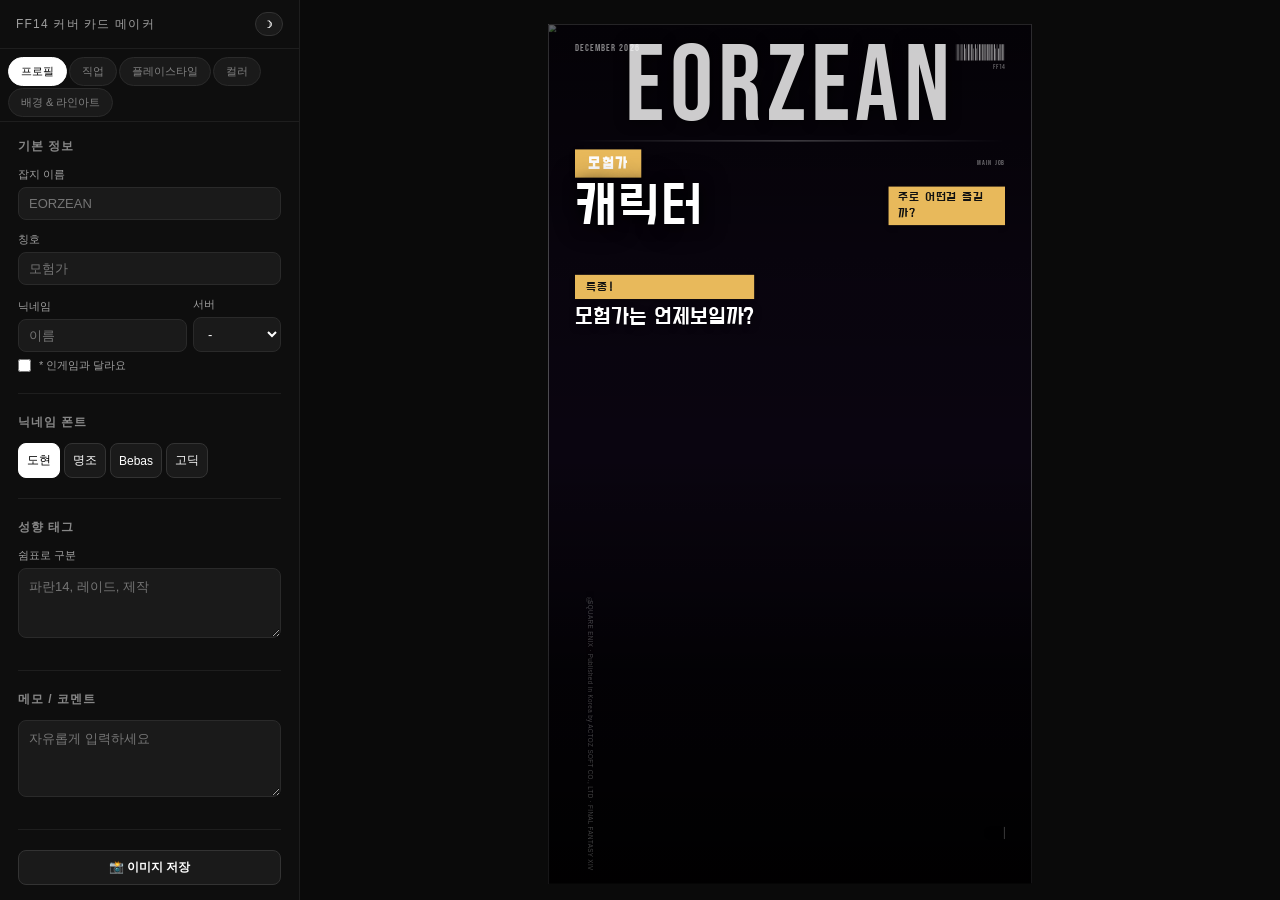
==== commit db3e8185: "Update index.html" ====
--- a/index.html
+++ b/index.html
@@ -322,9 +322,14 @@
   .card-left {
     position: absolute; left: 20px; top: 140px; bottom: 0; width: 140px;
     display: flex; flex-direction: column; align-items: center; justify-content: flex-end;
-    padding-bottom: 60px; z-index: 10;
-  }
-  #subJobDisplay { display: flex; flex-direction: column; gap: 8px; align-items: center; margin-bottom: 20px; }
+    padding-bottom: 30px; z-index: 10;
+  }
+  #subJobDisplay {  
+    margin-bottom: 0;
+    max-height: 500px;
+    overflow-y: auto;
+    padding-right: 5px;
+  }
   .sub-job-row { display: flex; gap: 8px; }
   .job-card-icon-sub {
     width: 56px; height: 56px;
@@ -334,6 +339,8 @@
   
   .card-credit {
     writing-mode: vertical-rl; text-orientation: mixed;
+    margin-top: 15px;
+    padding-left: 5px;
     font-size: 14px; opacity: 0.25; letter-spacing: 0.06em;
     font-family: sans-serif; line-height: 1.5; white-space: nowrap;
   }
@@ -348,9 +355,9 @@
   .feature-box {
     display: inline-block;
     background: var(--feat-label-bg-title, rgba(245, 195, 95, 0.95));
-    padding: 8px 24px; font-size: 28px; font-weight: bold;
+    padding: 10px 30px; font-size: 34px; font-weight: bold;
     letter-spacing: 0.1em; margin-bottom: 12px;
-    font-family: 'Do Hyeon', sans-serif; color: var(--feat-label-color-title, #111);
+    font-family: var(--label-font, 'Do Hyeon'), sans-serif;
     box-shadow: 0 4px 12px rgba(0,0,0,0.3);
   }
   #nameServerRow { display: flex; align-items: baseline; gap: 20px; flex-wrap: wrap; margin-bottom: 8px; }
@@ -391,7 +398,8 @@
   .ps-section-label-box {
     display: inline-block;
     background: var(--feat-label-bg-ps, rgba(245, 195, 95, 0.95));
-    padding: 6px 18px; font-size: 24px; font-family: 'Do Hyeon', sans-serif;
+    padding: 8px 22px; font-size: 28px;
+    font-family: var(--label-font, 'Do Hyeon'), sans-serif;
     color: var(--feat-label-color-ps, #111); letter-spacing: 0.08em;
     box-shadow: 0 4px 12px rgba(0,0,0,0.3);
   }
@@ -414,7 +422,8 @@
   .feat-label {
     display: inline-block;
     background: var(--feat-label-bg, rgba(245, 195, 95, 0.95));
-    padding: 6px 20px; font-size: 26px; font-family: 'Do Hyeon', sans-serif;
+    padding: 8px 24px; font-size: 30px;
+    font-family: var(--label-font, 'Do Hyeon'), sans-serif;
     color: var(--feat-label-color, #111); letter-spacing: 0.08em; margin-bottom: 4px;
     box-shadow: 0 4px 12px rgba(0,0,0,0.3);
   }
@@ -432,8 +441,8 @@
   .time-slot-card.active { display: inline-block; }
 
   #cardTags {
-    position: absolute; bottom: 100px; left: 60px;
-    z-index: 10; display: flex; flex-wrap: wrap; gap: 8px; max-width: 480px;
+    position: absolute; bottom: 100px; left: 170px;
+    z-index: 10; display: flex; flex-wrap: wrap; gap: 8px; max-width: 420px;
   }
   .tag {
     border: 1px solid rgba(255,255,255,0.6); padding: 5px 18px;
@@ -459,6 +468,42 @@
     font-size: 14px; opacity: 0.25; line-height: 1.8;
     letter-spacing: 0.03em; font-family: sans-serif; text-align: right; z-index: 10;
   }
+
+  /* ========== 라이트 모드 텍스트 색상 보정 ========== */
+  body.light-theme #mainTitle {
+    color: #1a1a1a;
+    text-shadow: 0 0 30px rgba(255,255,255,0.5);
+  }
+  body.light-theme .card-date,
+  body.light-theme .barcode-label,
+  body.light-theme .ingame-note,
+  body.light-theme #serverDisplay,
+  body.light-theme .main-job-label,
+  body.light-theme .ps-display-name,
+  body.light-theme .feat-title,
+  body.light-theme .time-slot-card {
+    color: #1a1a1a !important;
+    opacity: 0.7;
+  }
+  body.light-theme .tag {
+    color: #1a1a1a;
+    border-color: #1a1a1a;
+    background: rgba(255,255,255,0.6);
+  }
+  body.light-theme #cardMemo {
+    color: #1a1a1a;
+    opacity: 0.8;
+    background: rgba(255,255,255,0.3);
+    border-right-color: #1a1a1a;
+  }
+  body.light-theme .card-credit {
+    color: #1a1a1a;
+    opacity: 0.6;
+  }
+  body.light-theme .card-divider-top,
+  body.light-theme .card-divider-bottom {
+    background: rgba(0,0,0,0.1);
+  }
 </style>
 </head>
 <body class="dark-theme">
@@ -467,16 +512,16 @@
 <div class="panel">
   <div class="panel-header">
     <div class="panel-title">FF14 커버 카드 메이커</div>
-    <button class="theme-toggle" id="themeToggleBtn" onclick="toggleTheme()">
-      <span>☀️</span> 라이트 모드
+    <button class="theme-toggle" id="themeToggleBtn" onclick="toggleTheme()" title="라이트/다크 모드 전환">
+        <span id="themeIcon">☽</span>
     </button>
   </div>
   <div class="tab-bar">
-    <button class="tab-btn active" onclick="switchTab('tab-basic',this)">👤 프로필</button>
-    <button class="tab-btn" onclick="switchTab('tab-jobs',this)">⚔️ 직업</button>
-    <button class="tab-btn" onclick="switchTab('tab-style',this)">🎮 플레이스타일</button>
-    <button class="tab-btn" onclick="switchTab('tab-color',this)">🎨 컬러</button>
-    <button class="tab-btn" onclick="switchTab('tab-bg',this)">🖼️ 배경 & 라인아트</button>
+    <button class="tab-btn active" onclick="switchTab('tab-basic',this)">프로필</button>
+    <button class="tab-btn" onclick="switchTab('tab-jobs',this)">직업</button>
+    <button class="tab-btn" onclick="switchTab('tab-style',this)">플레이스타일</button>
+    <button class="tab-btn" onclick="switchTab('tab-color',this)">컬러</button>
+    <button class="tab-btn" onclick="switchTab('tab-bg',this)">배경 & 라인아트</button>
   </div>
 
   <!-- 탭: 프로필 -->
@@ -570,10 +615,10 @@
       <h3>활동 시간대</h3>
       <div style="font-size:10px;opacity:0.4;margin-bottom:8px;">선택된 항목만 카드에 표시됩니다</div>
       <div style="display:flex;gap:5px;flex-wrap:wrap;">
-        <button class="time-btn" data-time="아침" onclick="toggleTime(this)">🌅 아침</button>
-        <button class="time-btn" data-time="점심" onclick="toggleTime(this)">☀️ 점심</button>
-        <button class="time-btn" data-time="저녁" onclick="toggleTime(this)">🌙 저녁</button>
-        <button class="time-btn" data-time="새벽" onclick="toggleTime(this)">🌃 새벽</button>
+        <button class="time-btn" data-time="아침" onclick="toggleTime(this)">아침</button>
+        <button class="time-btn" data-time="점심" onclick="toggleTime(this)">점심</button>
+        <button class="time-btn" data-time="저녁" onclick="toggleTime(this)">저녁</button>
+        <button class="time-btn" data-time="심야" onclick="toggleTime(this)">심야</button>
       </div>
     </div>
     <div class="section">
@@ -587,7 +632,7 @@
   <!-- 탭: 컬러 -->
   <div class="tab-content" id="tab-color">
     <div class="section">
-      <h3>🎖️ 칭호 박스</h3>
+      <h3>🎖️ 칭호 라벨</h3>
       <div class="color-row"><span class="color-label">배경</span><input type="color" id="titleBgColor" value="#f5c35f" onchange="updateTitleColors()"></div>
       <div class="color-row"><span class="color-label">글자</span><input type="color" id="titleTextColor" value="#111111" onchange="updateTitleColors()"></div>
       <div class="color-presets">
@@ -617,6 +662,15 @@
         <div class="color-swatch" style="background:#e05252" onclick="setPsBg('#e05252')"></div>
         <div class="color-swatch" style="background:#52ade0" onclick="setPsBg('#52ade0')"></div>
         <div class="color-swatch" style="background:#ffffff; border:1px solid #ccc;" onclick="setPsBg('#ffffff')"></div>
+      </div>
+    </div>
+    <div class="section">
+      <h3>라벨 폰트</h3>
+      <div class="font-btns">
+        <button class="font-btn label-font-btn active" onclick="setLabelFont('Do Hyeon', this)">도현</button>
+        <button class="font-btn label-font-btn" onclick="setLabelFont('Noto Serif KR', this)">명조</button>
+        <button class="font-btn label-font-btn" onclick="setLabelFont('Bebas Neue', this)">Bebas</button>
+        <button class="font-btn label-font-btn" onclick="setLabelFont('Noto Sans KR', this)">고딕</button>
       </div>
     </div>
   </div>
@@ -705,7 +759,7 @@
   </div>
 </div>
 
- <script>
+<script>
   // ==================== 데이터 ====================
   const jobCategories = {
     "전투": {
@@ -755,15 +809,15 @@
   // ==================== 테마 ====================
   function toggleTheme() {
     const body = document.body;
-    const btn = document.getElementById('themeToggleBtn');
+    const icon = document.getElementById('themeIcon');
     if (body.classList.contains('dark-theme')) {
-      body.classList.remove('dark-theme');
-      body.classList.add('light-theme');
-      btn.innerHTML = '<span>🌙</span> 다크 모드';
+        body.classList.remove('dark-theme');
+        body.classList.add('light-theme');
+        icon.textContent = '☀';
     } else {
-      body.classList.remove('light-theme');
-      body.classList.add('dark-theme');
-      btn.innerHTML = '<span>☀️</span> 라이트 모드';
+        body.classList.remove('light-theme');
+        body.classList.add('dark-theme');
+        icon.textContent = '☽';
     }
   }
 
@@ -839,7 +893,7 @@
       </div>`;
     }).join("");
 
-    document.getElementById("timeSlotsCard").innerHTML = ["아침","점심","저녁","새벽"]
+    document.getElementById("timeSlotsCard").innerHTML = ["아침","점심","저녁","심야"]
       .map(t => `<div class="time-slot-card ${activeTimes.includes(t)?'active':''}">${t}</div>`).join("");
 
     document.getElementById("cardTags").innerHTML = (document.getElementById("tagInput").value||"")
@@ -1004,6 +1058,12 @@
     btn.classList.add("active");
   }
 
+  function setLabelFont(font, btn) {
+    document.documentElement.style.setProperty('--label-font', `'${font}'`);
+    document.querySelectorAll('.label-font-btn').forEach(b => b.classList.remove('active'));
+    btn.classList.add('active');
+  }
+
   // ==================== 배경 이미지 드래그 ====================
   function loadBgImage(event) {
     const file = event.target.files[0]; if (!file) return;
@@ -1063,4 +1123,4 @@
   window.addEventListener("resize", fitPreview);
 </script>
 </body>
-</html> 
+</html>  
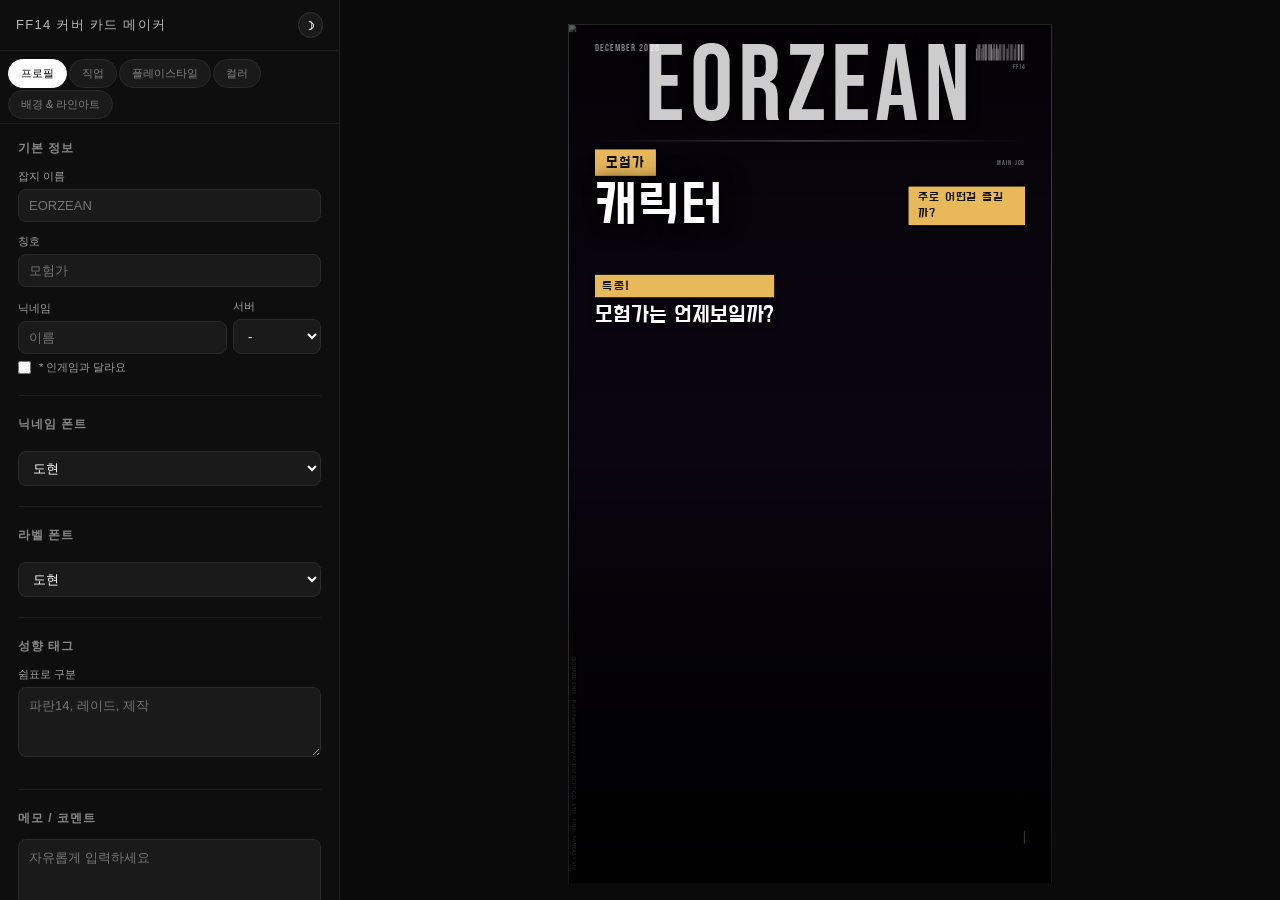
==== commit e8b486cc: "Update index.html" ====
--- a/index.html
+++ b/index.html
@@ -3,10 +3,9 @@
 <head>
 <meta charset="UTF-8">
 <title>FF14 잡지 커버 카드 생성기</title>
-<link href="https://fonts.googleapis.com/css2?family=Do+Hyeon&family=Noto+Serif+KR:wght@400;700;900&family=Bebas+Neue&family=Noto+Sans+KR:wght@300;400;500;700&display=swap" rel="stylesheet">
+<link href="https://fonts.googleapis.com/css2?family=Do+Hyeon&family=Noto+Serif+KR:wght@400;500;700;900&family=Bebas+Neue&family=Noto+Sans+KR:wght@300;400;500;700&family=Black+Han+Sans&family=Gowun+Batang:wght@400;700&family=Nanum+Gothic+Coding:wght@400;700&family=Gugi&display=swap" rel="stylesheet">
 <script src="https://html2canvas.hertzen.com/dist/html2canvas.min.js"></script>
 <style>
-  /* ========== 변수 및 기본 레이아웃 ========== */
   * { box-sizing: border-box; margin: 0; padding: 0; }
 
   :root {
@@ -58,7 +57,7 @@
 
   /* 패널 */
   .panel {
-    width: 300px; min-width: 300px;
+    width: 340px; min-width: 340px;
     background: var(--panel-bg);
     border-right: 1px solid var(--panel-border);
     height: 100vh;
@@ -79,8 +78,8 @@
   }
 
   .panel-title {
-    font-size: 12px;
-    opacity: 0.6;
+    font-size: 13px;
+    opacity: 0.7;
     letter-spacing: 0.1em;
     text-transform: uppercase;
   }
@@ -89,14 +88,14 @@
     background: var(--btn-bg);
     border: 1px solid var(--btn-border);
     color: var(--text-primary);
-    padding: 4px 10px;
-    font-size: 12px;
-    border-radius: 16px;
+    padding: 4px 8px;
+    font-size: 14px;
+    border-radius: 20px;
     cursor: pointer;
     transition: all 0.2s;
     display: flex;
     align-items: center;
-    gap: 4px;
+    gap: 2px;
   }
   .theme-toggle:hover { background: var(--btn-hover-bg); }
 
@@ -196,12 +195,6 @@
   .color-swatch:hover { transform: scale(1.15); }
 
   /* 직업 패널 */
-  .job-section-header {
-    display: flex; align-items: center; justify-content: space-between;
-    cursor: pointer; padding: 4px 0; user-select: none;
-  }
-  .job-section-header span { font-size: 11px; opacity: 0.5; text-transform: uppercase; letter-spacing: 0.08em; }
-  .job-section-body.collapsed { display: none; }
   .job-category { margin-bottom: 12px; }
   .job-title { font-size: 11px; opacity: 0.5; margin-bottom: 6px; }
   .job-subrow { display: flex; align-items: center; gap: 6px; margin-bottom: 5px; }
@@ -250,14 +243,17 @@
     border: none; cursor: pointer; font-size: 14px; font-weight: bold; border-radius: 8px;
   }
 
-  /* 폰트 버튼 */
-  .font-btns { display: flex; gap: 4px; flex-wrap: wrap; margin-top: 6px; }
-  .font-btn {
-    padding: 5px 10px; background: var(--btn-bg); border: 1px solid var(--btn-border);
-    color: var(--text-secondary); cursor: pointer; font-size: 12px; border-radius: 16px;
-  }
-  .font-btn:hover { background: var(--btn-hover-bg); color: var(--text-primary); }
-  .font-btn.active { background: var(--active-btn-bg); color: var(--active-btn-text); border-color: var(--active-btn-bg); }
+  /* 폰트 선택 드롭다운 */
+  .font-select {
+    width: 100%;
+    padding: 8px 10px;
+    background: var(--input-bg);
+    border: 1px solid var(--input-border);
+    color: var(--text-primary);
+    font-size: 13px;
+    border-radius: 8px;
+    margin-top: 6px;
+  }
 
   /* 미리보기 */
   .preview-container {
@@ -320,29 +316,36 @@
   }
 
   .card-left {
-    position: absolute; left: 20px; top: 140px; bottom: 0; width: 140px;
-    display: flex; flex-direction: column; align-items: center; justify-content: flex-end;
+    position: absolute; left: 20px; top: 140px; bottom: 0; width: 150px;
+    display: flex; flex-direction: column; align-items: flex-start; justify-content: flex-end;
     padding-bottom: 30px; z-index: 10;
   }
-  #subJobDisplay {  
-    margin-bottom: 0;
-    max-height: 500px;
-    overflow-y: auto;
-    padding-right: 5px;
-  }
-  .sub-job-row { display: flex; gap: 8px; }
+  #subJobDisplay {
+    display: flex;
+    flex-direction: row;
+    flex-wrap: wrap;
+    justify-content: flex-start;
+    align-items: center;
+    gap: 6px;
+    margin-bottom: 10px;
+    width: 100%;
+  }
+  .sub-job-row { display: contents; }
   .job-card-icon-sub {
-    width: 56px; height: 56px;
+    width: 44px; height: 44px;
     filter: invert(1); opacity: 0.9;
   }
   body.light-theme .job-card-icon-sub { filter: invert(0); }
   
   .card-credit {
     writing-mode: vertical-rl; text-orientation: mixed;
-    margin-top: 15px;
-    padding-left: 5px;
-    font-size: 14px; opacity: 0.25; letter-spacing: 0.06em;
+    margin-top: 5px;
+    margin-left: -10px;
+    padding-left: 0;
+    font-size: 11px; opacity: 0.15; letter-spacing: 0.06em;
     font-family: sans-serif; line-height: 1.5; white-space: nowrap;
+    position: relative;
+    left: -5px;
   }
 
   .bottom-left {
@@ -355,9 +358,10 @@
   .feature-box {
     display: inline-block;
     background: var(--feat-label-bg-title, rgba(245, 195, 95, 0.95));
-    padding: 10px 30px; font-size: 34px; font-weight: bold;
+    padding: 8px 24px; font-size: 34px; font-weight: 500;
     letter-spacing: 0.1em; margin-bottom: 12px;
     font-family: var(--label-font, 'Do Hyeon'), sans-serif;
+    color: var(--feat-label-color-title, #111);
     box-shadow: 0 4px 12px rgba(0,0,0,0.3);
   }
   #nameServerRow { display: flex; align-items: baseline; gap: 20px; flex-wrap: wrap; margin-bottom: 8px; }
@@ -422,7 +426,7 @@
   .feat-label {
     display: inline-block;
     background: var(--feat-label-bg, rgba(245, 195, 95, 0.95));
-    padding: 8px 24px; font-size: 30px;
+    padding: 6px 16px; font-size: 30px;
     font-family: var(--label-font, 'Do Hyeon'), sans-serif;
     color: var(--feat-label-color, #111); letter-spacing: 0.08em; margin-bottom: 4px;
     box-shadow: 0 4px 12px rgba(0,0,0,0.3);
@@ -441,8 +445,8 @@
   .time-slot-card.active { display: inline-block; }
 
   #cardTags {
-    position: absolute; bottom: 100px; left: 170px;
-    z-index: 10; display: flex; flex-wrap: wrap; gap: 8px; max-width: 420px;
+    position: absolute; bottom: 90px; left: 60px;
+    z-index: 10; display: flex; flex-wrap: wrap; gap: 8px; max-width: 480px;
   }
   .tag {
     border: 1px solid rgba(255,255,255,0.6); padding: 5px 18px;
@@ -450,7 +454,7 @@
     background: rgba(0,0,0,0.3); border-radius: 30px;
   }
   #cardMemo {
-    position: absolute; bottom: 100px; right: 60px;
+    position: absolute; bottom: 90px; right: 60px;
     font-size: 20px; opacity: 0.5; letter-spacing: 0.04em;
     font-family: sans-serif; z-index: 10; line-height: 1.6;
     max-width: 480px; text-align: right; white-space: pre-wrap;
@@ -469,11 +473,8 @@
     letter-spacing: 0.03em; font-family: sans-serif; text-align: right; z-index: 10;
   }
 
-  /* ========== 라이트 모드 텍스트 색상 보정 ========== */
-  body.light-theme #mainTitle {
-    color: #1a1a1a;
-    text-shadow: 0 0 30px rgba(255,255,255,0.5);
-  }
+  /* 라이트 모드 텍스트 보정 */
+  body.light-theme #mainTitle { color: #1a1a1a; text-shadow: 0 0 30px rgba(255,255,255,0.5); }
   body.light-theme .card-date,
   body.light-theme .barcode-label,
   body.light-theme .ingame-note,
@@ -481,39 +482,19 @@
   body.light-theme .main-job-label,
   body.light-theme .ps-display-name,
   body.light-theme .feat-title,
-  body.light-theme .time-slot-card {
-    color: #1a1a1a !important;
-    opacity: 0.7;
-  }
-  body.light-theme .tag {
-    color: #1a1a1a;
-    border-color: #1a1a1a;
-    background: rgba(255,255,255,0.6);
-  }
-  body.light-theme #cardMemo {
-    color: #1a1a1a;
-    opacity: 0.8;
-    background: rgba(255,255,255,0.3);
-    border-right-color: #1a1a1a;
-  }
-  body.light-theme .card-credit {
-    color: #1a1a1a;
-    opacity: 0.6;
-  }
-  body.light-theme .card-divider-top,
-  body.light-theme .card-divider-bottom {
-    background: rgba(0,0,0,0.1);
-  }
+  body.light-theme .time-slot-card { color: #1a1a1a !important; opacity: 0.7; }
+  body.light-theme .tag { color: #1a1a1a; border-color: #1a1a1a; background: rgba(255,255,255,0.6); }
+  body.light-theme #cardMemo { color: #1a1a1a; opacity: 0.8; background: rgba(255,255,255,0.3); border-right-color: #1a1a1a; }
+  body.light-theme .card-credit { color: #1a1a1a; opacity: 0.4; }
 </style>
 </head>
 <body class="dark-theme">
 
-<!-- 패널 영역 -->
 <div class="panel">
   <div class="panel-header">
     <div class="panel-title">FF14 커버 카드 메이커</div>
     <button class="theme-toggle" id="themeToggleBtn" onclick="toggleTheme()" title="라이트/다크 모드 전환">
-        <span id="themeIcon">☽</span>
+      <span id="themeIcon">☽</span>
     </button>
   </div>
   <div class="tab-bar">
@@ -524,7 +505,7 @@
     <button class="tab-btn" onclick="switchTab('tab-bg',this)">배경 & 라인아트</button>
   </div>
 
-  <!-- 탭: 프로필 -->
+    <!-- 탭: 프로필 -->
   <div class="tab-content active" id="tab-basic">
     <div class="section">
       <h3>기본 정보</h3>
@@ -561,12 +542,30 @@
 
     <div class="section">
       <h3>닉네임 폰트</h3>
-      <div class="font-btns">
-        <button class="font-btn active" onclick="setNameFont('Do Hyeon', this)">도현</button>
-        <button class="font-btn" onclick="setNameFont('Noto Serif KR', this)">명조</button>
-        <button class="font-btn" onclick="setNameFont('Bebas Neue', this)">Bebas</button>
-        <button class="font-btn" onclick="setNameFont('Noto Sans KR', this)">고딕</button>
-      </div>
+      <select class="font-select" id="nameFontSelect" onchange="setNameFont(this.value)">
+        <option value="Do Hyeon">도현</option>
+        <option value="Noto Serif KR">명조</option>
+        <option value="Bebas Neue">Bebas</option>
+        <option value="Noto Sans KR">고딕</option>
+        <option value="Black Han Sans">블랙한산스</option>
+        <option value="Gowun Batang">고운바탕</option>
+        <option value="Nanum Gothic Coding">나눔고딕코딩</option>
+        <option value="Gugi">구기</option>
+      </select>
+    </div>
+
+    <div class="section">
+      <h3>라벨 폰트</h3>
+      <select class="font-select" id="labelFontSelect" onchange="setLabelFont(this.value)">
+        <option value="Do Hyeon">도현</option>
+        <option value="Noto Serif KR">명조</option>
+        <option value="Bebas Neue">Bebas</option>
+        <option value="Noto Sans KR">고딕</option>
+        <option value="Black Han Sans">블랙한산스</option>
+        <option value="Gowun Batang">고운바탕</option>
+        <option value="Nanum Gothic Coding">나눔고딕코딩</option>
+        <option value="Gugi">구기</option>
+      </select>
     </div>
 
     <div class="section">
@@ -587,7 +586,7 @@
     </div>
   </div>
 
-    <!-- 탭: 직업 -->
+  <!-- 탭: 직업 -->
   <div class="tab-content" id="tab-jobs">
     <div class="section">
       <h3>메인 직업</h3>
@@ -595,21 +594,16 @@
       <div class="main-job-select-grid" id="mainJobSelect"></div>
     </div>
     <div class="section">
-      <div class="job-section-header" onclick="toggleJobSection()">
-        <span>보유 직업</span>
-        <span id="jobArrow" style="font-size:10px;opacity:0.5;">▼</span>
-      </div>
-      <div class="job-section-body" id="jobSectionBody">
-        <div style="display:flex;gap:6px;margin:8px 0;">
-          <button onclick="selectAllJobs()">전체 선택</button>
-          <button onclick="clearJobs()">전체 해제</button>
-        </div>
-        <div id="jobSelect"></div>
-      </div>
+      <h3>보유 직업</h3>
+      <div style="display:flex;gap:6px;margin:8px 0;">
+        <button onclick="selectAllJobs()">전체 선택</button>
+        <button onclick="clearJobs()">전체 해제</button>
+      </div>
+      <div id="jobSelect"></div>
     </div>
   </div>
 
-  <!-- 탭: 플레이스타일 -->
+    <!-- 탭: 플레이스타일 -->
   <div class="tab-content" id="tab-style">
     <div class="section">
       <h3>활동 시간대</h3>
@@ -664,18 +658,9 @@
         <div class="color-swatch" style="background:#ffffff; border:1px solid #ccc;" onclick="setPsBg('#ffffff')"></div>
       </div>
     </div>
-    <div class="section">
-      <h3>라벨 폰트</h3>
-      <div class="font-btns">
-        <button class="font-btn label-font-btn active" onclick="setLabelFont('Do Hyeon', this)">도현</button>
-        <button class="font-btn label-font-btn" onclick="setLabelFont('Noto Serif KR', this)">명조</button>
-        <button class="font-btn label-font-btn" onclick="setLabelFont('Bebas Neue', this)">Bebas</button>
-        <button class="font-btn label-font-btn" onclick="setLabelFont('Noto Sans KR', this)">고딕</button>
-      </div>
-    </div>
   </div>
 
-  <!-- 탭: 배경 & 라인아트 -->
+    <!-- 탭: 배경 & 라인아트 -->
   <div class="tab-content" id="tab-bg">
     <div class="section">
       <h3>배경 이미지</h3>
@@ -760,7 +745,7 @@
 </div>
 
 <script>
-  // ==================== 데이터 ====================
+  // 데이터
   const jobCategories = {
     "전투": {
       "탱커": ["pld","war","drk","gnb"],
@@ -789,7 +774,6 @@
   let selectedJobs = [], mainJob = null, activeTimes = [], selectedPlaystyles = [];
   let bgPosX=50, bgPosY=50, isDragging=false, dragStartX, dragStartY;
 
-  // ==================== 유틸리티 ====================
   function getAllJobsInOrder() {
     const all = [];
     Object.values(jobCategories).forEach(cat => {
@@ -806,7 +790,6 @@
     return `${months[now.getMonth()]} ${now.getFullYear()}`;
   }
 
-  // ==================== 테마 ====================
   function toggleTheme() {
     const body = document.body;
     const icon = document.getElementById('themeIcon');
@@ -821,7 +804,6 @@
     }
   }
 
-  // ==================== 탭 전환 ====================
   function switchTab(id, btn) {
     document.querySelectorAll('.tab-content').forEach(el => el.classList.remove('active'));
     document.querySelectorAll('.tab-btn').forEach(el => el.classList.remove('active'));
@@ -829,7 +811,6 @@
     btn.classList.add('active');
   }
 
-  // ==================== 색상 제어 ====================
   function updateTitleColors() {
     const bg = document.getElementById('titleBgColor').value;
     const text = document.getElementById('titleTextColor').value;
@@ -848,12 +829,10 @@
     document.documentElement.style.setProperty('--feat-label-bg-ps', bg);
     document.documentElement.style.setProperty('--feat-label-color-ps', text);
   }
-  
   function setTitleBg(c) { document.getElementById('titleBgColor').value = c; updateTitleColors(); }
   function setFeatBg(c) { document.getElementById('featBgColor').value = c; updateFeatColors(); }
   function setPsBg(c) { document.getElementById('psBgColor').value = c; updatePsColors(); }
 
-  // ==================== 카드 업데이트 ====================
   function updateCard() {
     document.getElementById("mainTitle").innerText = (document.getElementById("titleInput").value || "EORZEAN").toUpperCase();
     document.getElementById("cardDate").innerText = getCurrentDate();
@@ -876,12 +855,9 @@
     const allJobs = getAllJobsInOrder();
     const subJobs = allJobs.filter(j => selectedJobs.includes(j) && j !== mainJob);
     let subHtml = "";
-    for (let i = 0; i < subJobs.length; i += 2) {
-      subHtml += `<div class="sub-job-row">
-        <img class="job-card-icon-sub" src="images/jobs/ffxivjobssvg_meteor/${subJobs[i]}.svg">
-        ${subJobs[i+1] ? `<img class="job-card-icon-sub" src="images/jobs/ffxivjobssvg_meteor/${subJobs[i+1]}.svg">` : ""}
-      </div>`;
-    }
+    subJobs.forEach(job => {
+      subHtml += `<img class="job-card-icon-sub" src="images/jobs/ffxivjobssvg_meteor/${job}.svg">`;
+    });
     document.getElementById("subJobDisplay").innerHTML = subHtml;
 
     document.getElementById("psDisplayRow").innerHTML = selectedPlaystyles.map(id => {
@@ -915,7 +891,6 @@
     svg.innerHTML = html;
   }
 
-  // ==================== 직업 렌더링 ====================
   function renderMainJobSelect() {
     document.getElementById("mainJobSelect").innerHTML = getAllJobsInOrder().map(job =>
       `<img src="images/jobs/ffxivjobssvg/${job}.svg" class="main-job-select-icon" id="mjs-${job}" onclick="setMainJob('${job}')" title="${job}">`
@@ -973,14 +948,7 @@
     document.querySelectorAll(".main-job-select-icon").forEach(el=>el.classList.remove("selected"));
     updateSelectionUI(); updateCard();
   }
-  function toggleJobSection() {
-    const body = document.getElementById("jobSectionBody");
-    const arrow = document.getElementById("jobArrow");
-    body.classList.toggle("collapsed");
-    arrow.innerText = body.classList.contains("collapsed") ? "▶" : "▼";
-  }
-
-  // ==================== 플레이스타일 ====================
+
   function renderPlaystyleSelect() {
     document.getElementById("playstyleSelect").innerHTML = playstyleList.map(p => {
       const num = String(p.id).padStart(2,"0");
@@ -1019,7 +987,6 @@
     updateCard();
   }
 
-  // ==================== 라인아트 ====================
   function renderLineArtSelect() {
     document.getElementById("lineArtSelect").innerHTML = getAllJobsInOrder().map(job =>
       `<img src="images/jobs/ffxivjobssvg/${job}.svg" class="lineart-select-icon" id="la-${job}"
@@ -1051,20 +1018,14 @@
     if (la.style.display !== "none") la.style.opacity = input.value / 100;
   }
 
-  // ==================== 폰트 ====================
-  function setNameFont(font, btn) {
+  function setNameFont(font) {
     document.documentElement.style.setProperty("--name-font", `'${font}'`);
-    document.querySelectorAll(".font-btn").forEach(b => b.classList.remove("active"));
-    btn.classList.add("active");
-  }
-
-  function setLabelFont(font, btn) {
+  }
+
+  function setLabelFont(font) {
     document.documentElement.style.setProperty('--label-font', `'${font}'`);
-    document.querySelectorAll('.label-font-btn').forEach(b => b.classList.remove('active'));
-    btn.classList.add('active');
-  }
-
-  // ==================== 배경 이미지 드래그 ====================
+  }
+
   function loadBgImage(event) {
     const file = event.target.files[0]; if (!file) return;
     const reader = new FileReader();
@@ -1112,7 +1073,7 @@
     });
   }
 
-  // ==================== 초기화 ====================
+  // 초기화
   renderJobSelect();
   renderMainJobSelect();
   renderLineArtSelect();
@@ -1123,4 +1084,4 @@
   window.addEventListener("resize", fitPreview);
 </script>
 </body>
-</html>  
+</html>
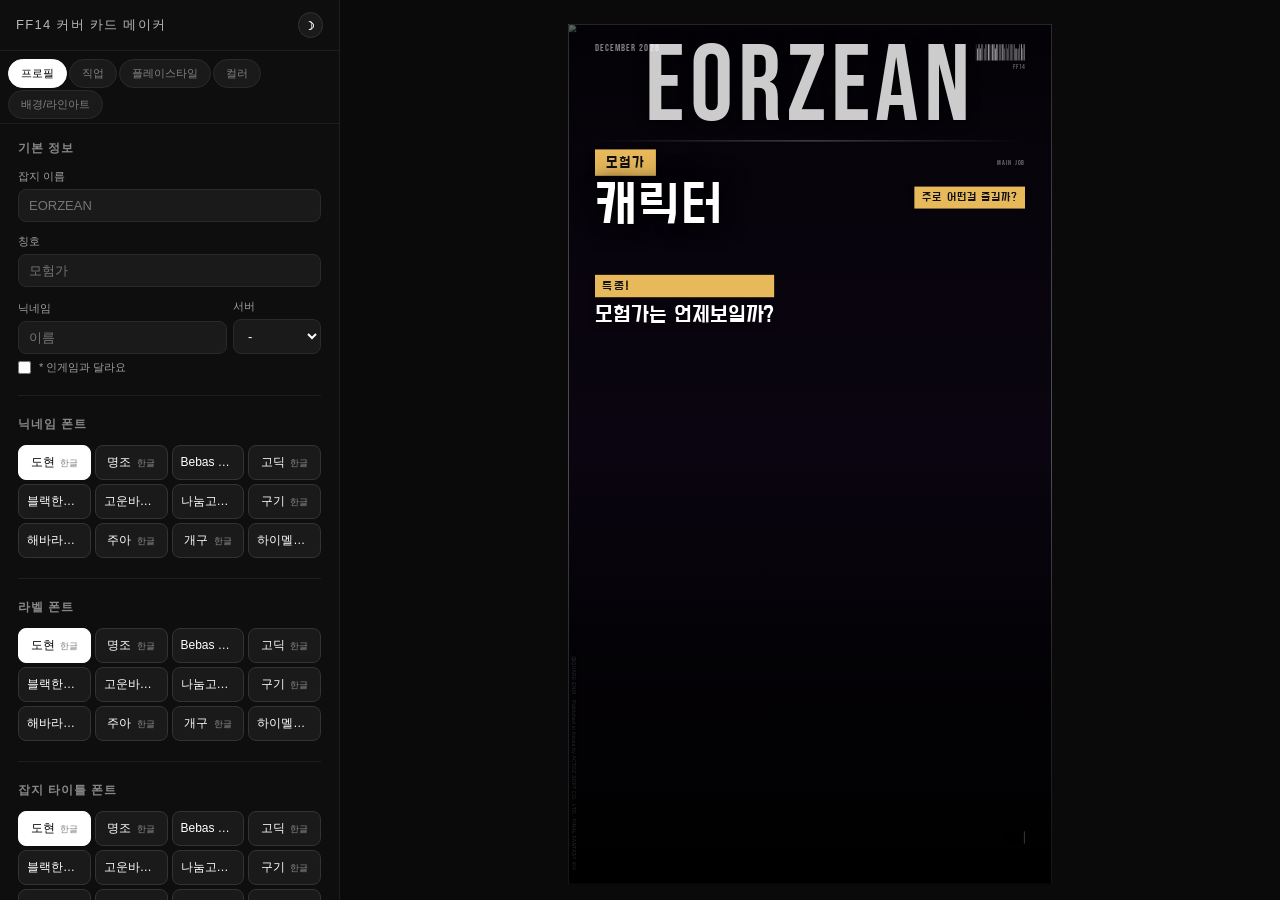
==== commit 9e38cae5: "Update index.html" ====
--- a/index.html
+++ b/index.html
@@ -3,7 +3,8 @@
 <head>
 <meta charset="UTF-8">
 <title>FF14 잡지 커버 카드 생성기</title>
-<link href="https://fonts.googleapis.com/css2?family=Do+Hyeon&family=Noto+Serif+KR:wght@400;500;700;900&family=Bebas+Neue&family=Noto+Sans+KR:wght@300;400;500;700&family=Black+Han+Sans&family=Gowun+Batang:wght@400;700&family=Nanum+Gothic+Coding:wght@400;700&family=Gugi&display=swap" rel="stylesheet">
+<!-- 폰트 12종 -->
+<link href="https://fonts.googleapis.com/css2?family=Do+Hyeon&family=Noto+Serif+KR:wght@400;500;700;900&family=Bebas+Neue&family=Noto+Sans+KR:wght@300;400;500;700&family=Black+Han+Sans&family=Gowun+Batang:wght@400;700&family=Nanum+Gothic+Coding:wght@400;700&family=Gugi&family=Sunflower:wght@300;500;700&family=Jua&family=Gaegu:wght@300;400;700&family=Hi+Melody&display=swap" rel="stylesheet">
 <script src="https://html2canvas.hertzen.com/dist/html2canvas.min.js"></script>
 <style>
   * { box-sizing: border-box; margin: 0; padding: 0; }
@@ -119,6 +120,7 @@
     transition: all 0.12s;
     border-radius: 20px;
     flex: 0 1 auto;
+    white-space: nowrap;
   }
   .tab-btn:hover { background: var(--btn-hover-bg); color: var(--text-primary); }
   .tab-btn.active { background: var(--active-btn-bg); color: var(--active-btn-text); border-color: var(--active-btn-bg); }
@@ -243,17 +245,30 @@
     border: none; cursor: pointer; font-size: 14px; font-weight: bold; border-radius: 8px;
   }
 
-  /* 폰트 선택 드롭다운 */
-  .font-select {
-    width: 100%;
-    padding: 8px 10px;
-    background: var(--input-bg);
-    border: 1px solid var(--input-border);
-    color: var(--text-primary);
-    font-size: 13px;
-    border-radius: 8px;
-    margin-top: 6px;
-  }
+  /* 폰트 버튼 그리드 */
+  .font-grid {
+    display: grid;
+    grid-template-columns: repeat(4, 1fr);
+    gap: 4px;
+    margin-top: 8px;
+  }
+  .font-btn {
+    padding: 6px 4px;
+    background: var(--btn-bg);
+    border: 1px solid var(--btn-border);
+    color: var(--text-secondary);
+    cursor: pointer;
+    font-size: 11px;
+    border-radius: 6px;
+    text-align: center;
+    transition: all 0.1s;
+    white-space: nowrap;
+    overflow: hidden;
+    text-overflow: ellipsis;
+  }
+  .font-btn:hover { background: var(--btn-hover-bg); color: var(--text-primary); }
+  .font-btn.active { background: var(--active-btn-bg); color: var(--active-btn-text); border-color: var(--active-btn-bg); }
+  .font-support { font-size: 9px; opacity: 0.5; margin-left: 2px; }
 
   /* 미리보기 */
   .preview-container {
@@ -321,18 +336,15 @@
     padding-bottom: 30px; z-index: 10;
   }
   #subJobDisplay {
-    display: flex;
-    flex-direction: row;
-    flex-wrap: wrap;
-    justify-content: flex-start;
-    align-items: center;
+    display: grid;
+    grid-template-columns: repeat(2, 1fr);
     gap: 6px;
+    justify-items: start;
+    width: 100%;
     margin-bottom: 10px;
-    width: 100%;
-  }
-  .sub-job-row { display: contents; }
+  }
   .job-card-icon-sub {
-    width: 44px; height: 44px;
+    width: 48px; height: 48px;
     filter: invert(1); opacity: 0.9;
   }
   body.light-theme .job-card-icon-sub { filter: invert(0); }
@@ -388,7 +400,7 @@
     filter: invert(1) drop-shadow(0 0 20px rgba(255,255,255,0.7));
     display: none;
   }
-  body.light-theme #mainJobIcon { filter: drop-shadow(0 0 10px rgba(0,0,0,0.2)); }
+  body.light-theme #mainJobIcon { filter: drop-shadow(0 0 10px rgba(0,0,0,0.3)); }
   
   .main-job-label {
     font-size: 16px; opacity: 0.4; letter-spacing: 0.14em;
@@ -402,10 +414,11 @@
   .ps-section-label-box {
     display: inline-block;
     background: var(--feat-label-bg-ps, rgba(245, 195, 95, 0.95));
-    padding: 8px 22px; font-size: 28px;
+    padding: 8px 18px; font-size: 26px;
     font-family: var(--label-font, 'Do Hyeon'), sans-serif;
     color: var(--feat-label-color-ps, #111); letter-spacing: 0.08em;
     box-shadow: 0 4px 12px rgba(0,0,0,0.3);
+    white-space: nowrap;
   }
   .ps-display-row {
     display: flex; flex-wrap: wrap; gap: 12px; margin-top: 6px;
@@ -466,11 +479,6 @@
     position: absolute; bottom: -40px; left: 50%; transform: translateX(-50%);
     width: 640px; height: 640px; object-fit: contain;
     filter: invert(1); z-index: 5; pointer-events: none; display: none;
-  }
-  .copyright {
-    position: absolute; bottom: 40px; right: 60px;
-    font-size: 14px; opacity: 0.25; line-height: 1.8;
-    letter-spacing: 0.03em; font-family: sans-serif; text-align: right; z-index: 10;
   }
 
   /* 라이트 모드 텍스트 보정 */
@@ -485,7 +493,8 @@
   body.light-theme .time-slot-card { color: #1a1a1a !important; opacity: 0.7; }
   body.light-theme .tag { color: #1a1a1a; border-color: #1a1a1a; background: rgba(255,255,255,0.6); }
   body.light-theme #cardMemo { color: #1a1a1a; opacity: 0.8; background: rgba(255,255,255,0.3); border-right-color: #1a1a1a; }
-  body.light-theme .card-credit { color: #1a1a1a; opacity: 0.4; }
+  body.light-theme .card-credit { color: #1a1a1a; opacity: 0.5; }
+  body.light-theme .lineart-select-icon { filter: invert(0); }
 </style>
 </head>
 <body class="dark-theme">
@@ -502,11 +511,12 @@
     <button class="tab-btn" onclick="switchTab('tab-jobs',this)">직업</button>
     <button class="tab-btn" onclick="switchTab('tab-style',this)">플레이스타일</button>
     <button class="tab-btn" onclick="switchTab('tab-color',this)">컬러</button>
-    <button class="tab-btn" onclick="switchTab('tab-bg',this)">배경 & 라인아트</button>
+    <button class="tab-btn" onclick="switchTab('tab-bg',this)">배경/라인아트</button>
   </div>
 
-    <!-- 탭: 프로필 -->
+   <!-- 탭: 프로필 -->
   <div class="tab-content active" id="tab-basic">
+    <!-- 기본 정보 섹션 -->
     <div class="section">
       <h3>기본 정보</h3>
       <div class="field">
@@ -540,32 +550,18 @@
       </div>
     </div>
 
+    <!-- 폰트 설정 섹션 (분리) -->
     <div class="section">
       <h3>닉네임 폰트</h3>
-      <select class="font-select" id="nameFontSelect" onchange="setNameFont(this.value)">
-        <option value="Do Hyeon">도현</option>
-        <option value="Noto Serif KR">명조</option>
-        <option value="Bebas Neue">Bebas</option>
-        <option value="Noto Sans KR">고딕</option>
-        <option value="Black Han Sans">블랙한산스</option>
-        <option value="Gowun Batang">고운바탕</option>
-        <option value="Nanum Gothic Coding">나눔고딕코딩</option>
-        <option value="Gugi">구기</option>
-      </select>
-    </div>
-
+      <div class="font-grid" id="nameFontGrid"></div>
+    </div>
     <div class="section">
       <h3>라벨 폰트</h3>
-      <select class="font-select" id="labelFontSelect" onchange="setLabelFont(this.value)">
-        <option value="Do Hyeon">도현</option>
-        <option value="Noto Serif KR">명조</option>
-        <option value="Bebas Neue">Bebas</option>
-        <option value="Noto Sans KR">고딕</option>
-        <option value="Black Han Sans">블랙한산스</option>
-        <option value="Gowun Batang">고운바탕</option>
-        <option value="Nanum Gothic Coding">나눔고딕코딩</option>
-        <option value="Gugi">구기</option>
-      </select>
+      <div class="font-grid" id="labelFontGrid"></div>
+    </div>
+    <div class="section">
+      <h3>잡지 타이틀 폰트</h3>
+      <div class="font-grid" id="titleFontGrid"></div>
     </div>
 
     <div class="section">
@@ -603,7 +599,7 @@
     </div>
   </div>
 
-    <!-- 탭: 플레이스타일 -->
+   <!-- 탭: 플레이스타일 -->
   <div class="tab-content" id="tab-style">
     <div class="section">
       <h3>활동 시간대</h3>
@@ -646,6 +642,10 @@
         <div class="color-swatch" style="background:#52ade0" onclick="setFeatBg('#52ade0')"></div>
         <div class="color-swatch" style="background:#ffffff; border:1px solid #ccc;" onclick="setFeatBg('#ffffff')"></div>
       </div>
+      <div class="field" style="margin-top:12px;">
+        <label>라벨 문구</label>
+        <input type="text" id="featLabelText" value="특종!" oninput="updateLabelTexts()">
+      </div>
     </div>
     <div class="section">
       <h3>🎮 즐길까? 라벨</h3>
@@ -657,10 +657,14 @@
         <div class="color-swatch" style="background:#52ade0" onclick="setPsBg('#52ade0')"></div>
         <div class="color-swatch" style="background:#ffffff; border:1px solid #ccc;" onclick="setPsBg('#ffffff')"></div>
       </div>
+      <div class="field" style="margin-top:12px;">
+        <label>라벨 문구</label>
+        <input type="text" id="psLabelText" value="주로 어떤걸 즐길까?" oninput="updateLabelTexts()">
+      </div>
     </div>
   </div>
 
-    <!-- 탭: 배경 & 라인아트 -->
+  <!-- 탭: 배경 & 라인아트 -->
   <div class="tab-content" id="tab-bg">
     <div class="section">
       <h3>배경 이미지</h3>
@@ -685,7 +689,7 @@
   </div>
 </div>
 
-<!-- 미리보기 영역 -->
+ <!-- 미리보기 영역 -->
 <div class="preview-container">
   <div class="preview-wrapper" id="previewWrapper">
     <div class="card vertical" id="card">
@@ -770,6 +774,22 @@
     {id:33,label:"무작위 임무"},{id:35,label:"멘토"},
   ];
 
+  // 폰트 목록 (12종)
+  const fontList = [
+    { name: 'Do Hyeon', label: '도현', support: '한글' },
+    { name: 'Noto Serif KR', label: '명조', support: '한글' },
+    { name: 'Bebas Neue', label: 'Bebas', support: '영문' },
+    { name: 'Noto Sans KR', label: '고딕', support: '한글' },
+    { name: 'Black Han Sans', label: '블랙한산스', support: '한글' },
+    { name: 'Gowun Batang', label: '고운바탕', support: '한글' },
+    { name: 'Nanum Gothic Coding', label: '나눔고딕코딩', support: '한글' },
+    { name: 'Gugi', label: '구기', support: '한글' },
+    { name: 'Sunflower', label: '해바라기', support: '한글' },
+    { name: 'Jua', label: '주아', support: '한글' },
+    { name: 'Gaegu', label: '개구', support: '한글' },
+    { name: 'Hi Melody', label: '하이멜로디', support: '한글' }
+  ];
+
   const PS_MAX = 7;
   let selectedJobs = [], mainJob = null, activeTimes = [], selectedPlaystyles = [];
   let bgPosX=50, bgPosY=50, isDragging=false, dragStartX, dragStartY;
@@ -811,6 +831,7 @@
     btn.classList.add('active');
   }
 
+  // 색상 업데이트
   function updateTitleColors() {
     const bg = document.getElementById('titleBgColor').value;
     const text = document.getElementById('titleTextColor').value;
@@ -833,6 +854,56 @@
   function setFeatBg(c) { document.getElementById('featBgColor').value = c; updateFeatColors(); }
   function setPsBg(c) { document.getElementById('psBgColor').value = c; updatePsColors(); }
 
+  // 라벨 문구 업데이트
+  function updateLabelTexts() {
+    document.querySelector('.feat-label').innerText = document.getElementById('featLabelText').value;
+    document.querySelector('.ps-section-label-box').innerText = document.getElementById('psLabelText').value;
+  }
+
+  // 폰트 그리드 렌더링
+  function renderFontGrids() {
+    const nameGrid = document.getElementById('nameFontGrid');
+    const labelGrid = document.getElementById('labelFontGrid');
+    const titleGrid = document.getElementById('titleFontGrid');
+    
+    fontList.forEach(font => {
+      const btn = document.createElement('button');
+      btn.className = 'font-btn';
+      btn.innerHTML = `${font.label} <span class="font-support">${font.support}</span>`;
+      btn.onclick = () => setNameFont(font.name, btn);
+      nameGrid.appendChild(btn);
+      
+      const btn2 = document.createElement('button');
+      btn2.className = 'font-btn';
+      btn2.innerHTML = `${font.label} <span class="font-support">${font.support}</span>`;
+      btn2.onclick = () => setLabelFont(font.name, btn2);
+      labelGrid.appendChild(btn2);
+      
+      const btn3 = document.createElement('button');
+      btn3.className = 'font-btn';
+      btn3.innerHTML = `${font.label} <span class="font-support">${font.support}</span>`;
+      btn3.onclick = () => setTitleFont(font.name, btn3);
+      titleGrid.appendChild(btn3);
+    });
+  }
+
+  function setNameFont(font, btn) {
+    document.documentElement.style.setProperty('--name-font', `'${font}'`);
+    document.querySelectorAll('#nameFontGrid .font-btn').forEach(b => b.classList.remove('active'));
+    btn.classList.add('active');
+  }
+  function setLabelFont(font, btn) {
+    document.documentElement.style.setProperty('--label-font', `'${font}'`);
+    document.querySelectorAll('#labelFontGrid .font-btn').forEach(b => b.classList.remove('active'));
+    btn.classList.add('active');
+  }
+  function setTitleFont(font, btn) {
+    document.getElementById('mainTitle').style.fontFamily = `'${font}', sans-serif`;
+    document.querySelectorAll('#titleFontGrid .font-btn').forEach(b => b.classList.remove('active'));
+    btn.classList.add('active');
+  }
+
+  // 카드 업데이트
   function updateCard() {
     document.getElementById("mainTitle").innerText = (document.getElementById("titleInput").value || "EORZEAN").toUpperCase();
     document.getElementById("cardDate").innerText = getCurrentDate();
@@ -1018,14 +1089,6 @@
     if (la.style.display !== "none") la.style.opacity = input.value / 100;
   }
 
-  function setNameFont(font) {
-    document.documentElement.style.setProperty("--name-font", `'${font}'`);
-  }
-
-  function setLabelFont(font) {
-    document.documentElement.style.setProperty('--label-font', `'${font}'`);
-  }
-
   function loadBgImage(event) {
     const file = event.target.files[0]; if (!file) return;
     const reader = new FileReader();
@@ -1074,6 +1137,7 @@
   }
 
   // 초기화
+  renderFontGrids();
   renderJobSelect();
   renderMainJobSelect();
   renderLineArtSelect();
@@ -1082,6 +1146,13 @@
   updateCard();
   fitPreview();
   window.addEventListener("resize", fitPreview);
+  
+  // 초기 활성 폰트 버튼 설정 (첫 번째 폰트 활성화)
+  setTimeout(() => {
+    document.querySelector('#nameFontGrid .font-btn')?.classList.add('active');
+    document.querySelector('#labelFontGrid .font-btn')?.classList.add('active');
+    document.querySelector('#titleFontGrid .font-btn')?.classList.add('active');
+  }, 10);
 </script>
 </body>
 </html>
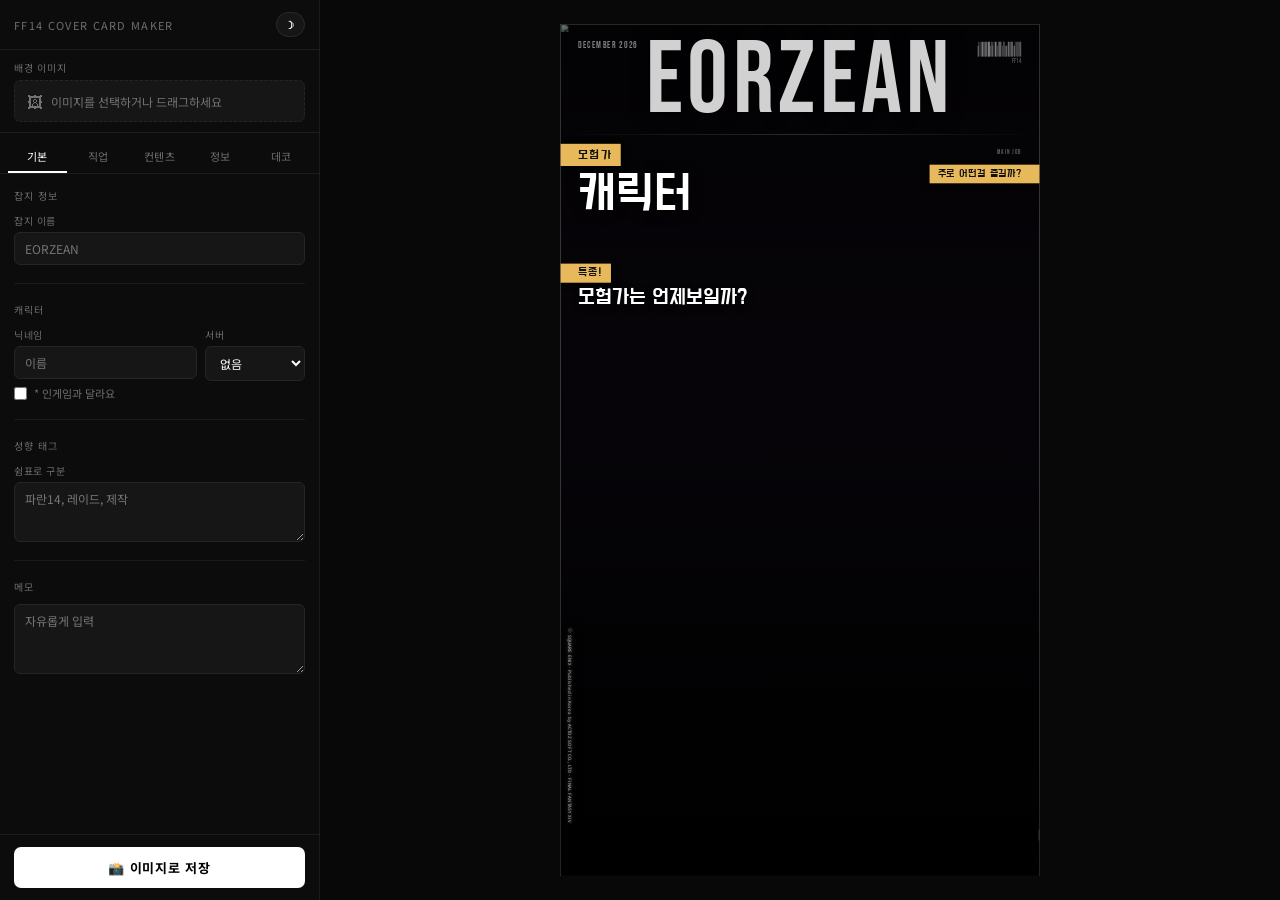
==== commit f47d9b61: "Update index.html" ====
--- a/index.html
+++ b/index.html
@@ -3,539 +3,575 @@
 <head>
 <meta charset="UTF-8">
 <title>FF14 잡지 커버 카드 생성기</title>
-<!-- 폰트 12종 -->
-<link href="https://fonts.googleapis.com/css2?family=Do+Hyeon&family=Noto+Serif+KR:wght@400;500;700;900&family=Bebas+Neue&family=Noto+Sans+KR:wght@300;400;500;700&family=Black+Han+Sans&family=Gowun+Batang:wght@400;700&family=Nanum+Gothic+Coding:wght@400;700&family=Gugi&family=Sunflower:wght@300;500;700&family=Jua&family=Gaegu:wght@300;400;700&family=Hi+Melody&display=swap" rel="stylesheet">
+<link href="https://fonts.googleapis.com/css2?family=Bebas+Neue&family=Playfair+Display:wght@400;700;900&family=Bodoni+Moda:opsz,wght@6..96,400;6..96,700;6..96,900&family=Cormorant+Garamond:wght@300;400;600;700&family=Big+Shoulders+Display:wght@400;700;900&family=Josefin+Sans:wght@300;400;600;700&family=Italiana&family=Do+Hyeon&family=Noto+Serif+KR:wght@400;700;900&family=Noto+Sans+KR:wght@300;400;700&family=Black+Han+Sans&family=Gowun+Batang:wght@400;700&family=Gugi&family=Jua&family=Sunflower:wght@300;500;700&family=Hi+Melody&display=swap" rel="stylesheet">
 <script src="https://html2canvas.hertzen.com/dist/html2canvas.min.js"></script>
 <style>
-  * { box-sizing: border-box; margin: 0; padding: 0; }
-
-  :root {
-    --panel-bg: #0e0e0e;
-    --panel-border: #1e1e1e;
-    --text-primary: #ffffff;
-    --text-secondary: rgba(255,255,255,0.5);
-    --input-bg: #1a1a1a;
-    --input-border: #2a2a2a;
-    --btn-bg: #1a1a1a;
-    --btn-border: #333;
-    --btn-hover-bg: #252525;
-    --active-btn-bg: #ffffff;
-    --active-btn-text: #000000;
-    --tab-btn-bg: #1a1a1a;
-    --tab-btn-border: #2a2a2a;
-    --tab-btn-color: rgba(255,255,255,0.45);
-    --preview-bg: #0a0a0a;
-  }
-
-  body.light-theme {
-    --panel-bg: #f5f5f7;
-    --panel-border: #ddd;
-    --text-primary: #1a1a1a;
-    --text-secondary: rgba(0,0,0,0.6);
-    --input-bg: #ffffff;
-    --input-border: #ccc;
-    --btn-bg: #e0e0e0;
-    --btn-border: #bbb;
-    --btn-hover-bg: #d0d0d0;
-    --active-btn-bg: #1a1a1a;
-    --active-btn-text: #ffffff;
-    --tab-btn-bg: #e0e0e0;
-    --tab-btn-border: #ccc;
-    --tab-btn-color: rgba(0,0,0,0.5);
-    --preview-bg: #e8e8ec;
-  }
-
-  body {
-    background: #111;
-    color: var(--text-primary);
-    font-family: 'Noto Sans KR', sans-serif;
-    display: flex;
-    height: 100vh;
-    overflow: hidden;
-    margin: 0;
-    transition: background 0.2s;
-  }
-
-  /* 패널 */
-  .panel {
-    width: 340px; min-width: 340px;
-    background: var(--panel-bg);
-    border-right: 1px solid var(--panel-border);
-    height: 100vh;
-    display: flex;
-    flex-direction: column;
-    font-family: sans-serif;
-    transition: background 0.2s, border-color 0.2s;
-    color: var(--text-primary);
-  }
-
-  .panel-header {
-    display: flex;
-    align-items: center;
-    justify-content: space-between;
-    padding: 12px 16px;
-    border-bottom: 1px solid var(--panel-border);
-    flex-shrink: 0;
-  }
-
-  .panel-title {
-    font-size: 13px;
-    opacity: 0.7;
-    letter-spacing: 0.1em;
-    text-transform: uppercase;
-  }
-
-  .theme-toggle {
-    background: var(--btn-bg);
-    border: 1px solid var(--btn-border);
-    color: var(--text-primary);
-    padding: 4px 8px;
-    font-size: 14px;
-    border-radius: 20px;
-    cursor: pointer;
-    transition: all 0.2s;
-    display: flex;
-    align-items: center;
-    gap: 2px;
-  }
-  .theme-toggle:hover { background: var(--btn-hover-bg); }
-
-  .tab-bar {
-    display: flex;
-    flex-wrap: wrap;
-    gap: 2px;
-    padding: 8px 8px 4px;
-    border-bottom: 1px solid var(--panel-border);
-    flex-shrink: 0;
-  }
-
-  .tab-btn {
-    padding: 6px 12px;
-    background: var(--tab-btn-bg);
-    border: 1px solid var(--tab-btn-border);
-    color: var(--tab-btn-color);
-    cursor: pointer;
-    font-size: 11px;
-    font-family: sans-serif;
-    transition: all 0.12s;
-    border-radius: 20px;
-    flex: 0 1 auto;
-    white-space: nowrap;
-  }
-  .tab-btn:hover { background: var(--btn-hover-bg); color: var(--text-primary); }
-  .tab-btn.active { background: var(--active-btn-bg); color: var(--active-btn-text); border-color: var(--active-btn-bg); }
-
-  .tab-content {
-    display: none;
-    flex: 1;
-    overflow-y: auto;
-    padding: 16px 18px;
-  }
-  .tab-content.active { display: block; }
-
-  .section {
-    margin-bottom: 20px;
-    padding-bottom: 20px;
-    border-bottom: 1px solid var(--panel-border);
-  }
-  .section:last-child { border-bottom: none; }
-  .section h3 {
-    font-size: 12px;
-    opacity: 0.5;
-    margin-bottom: 12px;
-    text-transform: uppercase;
-    letter-spacing: 0.08em;
-    color: var(--text-primary);
-  }
-
-  .field {
-    display: flex;
-    flex-direction: column;
-    gap: 5px;
-    margin-bottom: 12px;
-  }
-  .field label { font-size: 11px; opacity: 0.6; color: var(--text-primary); }
-  .field input[type="text"],
-  .field input[type="color"],
-  .field input[type="range"],
-  .field select,
-  .field textarea {
-    width: 100%;
-    padding: 8px 10px;
-    background: var(--input-bg);
-    border: 1px solid var(--input-border);
-    color: var(--text-primary);
-    font-size: 13px;
-    font-family: sans-serif;
-    border-radius: 8px;
-    transition: background 0.2s, border-color 0.2s, color 0.2s;
-  }
-  .field textarea { resize: vertical; min-height: 70px; line-height: 1.5; }
-  .field input[type="color"] { height: 40px; padding: 4px; }
-  .field select option { background: var(--input-bg); color: var(--text-primary); }
-  input[type="file"] { font-size: 12px; color: var(--text-secondary); width: 100%; }
-  .check-row {
-    display: flex;
-    align-items: center;
-    gap: 8px;
-    margin-top: 6px;
-  }
-  .check-row input[type="checkbox"] { cursor: pointer; }
-  .check-row label { font-size: 11px; opacity: 0.6; cursor: pointer; }
-
-  /* 색상 프리셋 */
-  .color-row { display: flex; align-items: center; gap: 12px; margin-bottom: 8px; }
-  .color-label { width: 50px; font-size: 11px; opacity: 0.6; }
-  .color-presets { display: flex; gap: 6px; flex-wrap: wrap; margin-top: 8px; }
-  .color-swatch {
-    width: 28px; height: 28px;
-    cursor: pointer;
-    border: 1px solid var(--input-border);
-    border-radius: 6px;
-    transition: transform 0.1s;
-  }
-  .color-swatch:hover { transform: scale(1.15); }
-
-  /* 직업 패널 */
-  .job-category { margin-bottom: 12px; }
-  .job-title { font-size: 11px; opacity: 0.5; margin-bottom: 6px; }
-  .job-subrow { display: flex; align-items: center; gap: 6px; margin-bottom: 5px; }
-  .job-subtitle { width: 40px; font-size: 10px; opacity: 0.5; flex-shrink: 0; }
-  .job-row { display: flex; flex-wrap: wrap; gap: 4px; }
-  
-  .job-icon {
-    width: 28px; height: 28px; cursor: pointer;
-    filter: invert(1); opacity: 0.4; transition: opacity 0.1s;
-  }
-  body.light-theme .job-icon { filter: invert(0); }
-  .job-icon:hover { opacity: 0.8; }
-  .job-icon.selected { opacity: 1; outline: 1px solid var(--text-primary); outline-offset: 1px; }
-  .job-icon.main-selected { opacity: 1; outline: 2px solid #f5c518; outline-offset: 1px; }
-  
-  .main-job-select-grid { display: flex; flex-wrap: wrap; gap: 5px; margin-top: 6px; }
-  .main-job-select-icon {
-    width: 32px; height: 32px; cursor: pointer;
-    filter: invert(1); opacity: 0.4; transition: opacity 0.1s;
-  }
-  body.light-theme .main-job-select-icon { filter: invert(0); }
-  .main-job-select-icon:hover { opacity: 0.8; }
-  .main-job-select-icon.selected { opacity: 1; outline: 2px solid #f5c518; outline-offset: 1px; }
-
-  /* 플레이스타일 */
-  .playstyle-grid { display: flex; flex-wrap: wrap; gap: 5px; margin-top: 6px; }
-  .ps-icon { width: 32px; height: 32px; cursor: pointer; opacity: 0.4; transition: opacity 0.1s; }
-  .ps-icon:hover { opacity: 0.8; }
-  .ps-icon.selected { opacity: 1; outline: 1px solid white; outline-offset: 1px; }
-  .ps-icon.maxed { opacity: 0.1 !important; cursor: not-allowed; }
-  .ps-counter { font-size: 11px; opacity: 0.5; margin-bottom: 6px; }
-  .ps-counter.warn { color: #f5c35f; opacity: 1; }
-
-  .time-btn {
-    padding: 6px 12px; background: var(--btn-bg); border: 1px solid var(--btn-border);
-    color: var(--text-primary); cursor: pointer; font-size: 12px; border-radius: 20px;
-  }
-  .time-btn.active { background: var(--active-btn-bg); color: var(--active-btn-text); }
-  
-  .section button {
-    padding: 8px; background: var(--btn-bg); border: 1px solid var(--btn-border);
-    color: var(--text-primary); cursor: pointer; font-size: 12px; border-radius: 8px;
-  }
-  .save-btn {
-    width: 100%; padding: 12px; background: var(--active-btn-bg); color: var(--active-btn-text);
-    border: none; cursor: pointer; font-size: 14px; font-weight: bold; border-radius: 8px;
-  }
-
-  /* 폰트 버튼 그리드 */
-  .font-grid {
-    display: grid;
-    grid-template-columns: repeat(4, 1fr);
-    gap: 4px;
-    margin-top: 8px;
-  }
-  .font-btn {
-    padding: 6px 4px;
-    background: var(--btn-bg);
-    border: 1px solid var(--btn-border);
-    color: var(--text-secondary);
-    cursor: pointer;
-    font-size: 11px;
-    border-radius: 6px;
-    text-align: center;
-    transition: all 0.1s;
-    white-space: nowrap;
-    overflow: hidden;
-    text-overflow: ellipsis;
-  }
-  .font-btn:hover { background: var(--btn-hover-bg); color: var(--text-primary); }
-  .font-btn.active { background: var(--active-btn-bg); color: var(--active-btn-text); border-color: var(--active-btn-bg); }
-  .font-support { font-size: 9px; opacity: 0.5; margin-left: 2px; }
-
-  /* 미리보기 */
-  .preview-container {
-    flex: 1; display: flex; justify-content: center; align-items: flex-start;
-    overflow: hidden; padding: 24px; background: var(--preview-bg);
-  }
-  .preview-wrapper { transform-origin: top center; }
-
-  /* 카드 */
-  .card {
-    position: relative; overflow: hidden;
-    background: #0a0510; font-family: 'Noto Sans KR', sans-serif;
-  }
-  .card.vertical { width: 1080px; height: 1920px; }
-
-  .card .bg {
-    position: absolute; inset: 0; width: 100%; height: 100%;
-    object-fit: cover; object-position: center top; z-index: 0;
-  }
-  .card-overlay {
-    position: absolute; inset: 0;
-    background: linear-gradient(
-      to bottom,
-      rgba(0,0,0,0.6) 0%, rgba(0,0,0,0.15) 30%,
-      transparent 50%, rgba(0,0,0,0.7) 75%, rgba(0,0,0,0.95) 100%
-    );
-    z-index: 1; pointer-events: none;
-  }
-  body.light-theme .card-overlay {
-    background: linear-gradient(
-      to bottom,
-      rgba(255,255,255,0.2) 0%,
-      transparent 40%,
-      rgba(0,0,0,0.3) 75%,
-      rgba(0,0,0,0.7) 100%
-    );
-  }
-
-  .card-top {
-    position: absolute; top: 0; left: 0; right: 0; height: 120px;
-    display: flex; align-items: flex-start; justify-content: space-between;
-    padding: 40px 60px 0; z-index: 10;
-  }
-  .card-date { font-size: 22px; opacity: 0.5; letter-spacing: 0.12em; font-family: 'Bebas Neue', sans-serif; }
-  .barcode-area { display: flex; flex-direction: column; align-items: flex-end; gap: 4px; }
-  .barcode-svg { width: 110px; height: 42px; }
-  .barcode-label { font-size: 15px; opacity: 0.35; letter-spacing: 0.08em; font-family: 'Bebas Neue', sans-serif; }
-
-  #mainTitle {
-    position: absolute; top: 40px; left: 0; right: 0;
-    text-align: center; font-family: 'Bebas Neue', sans-serif;
-    font-size: 240px; line-height: 0.85; letter-spacing: 12px;
-    color: white; opacity: 0.8; z-index: 2; pointer-events: none; user-select: none;
-    text-shadow: 0 0 30px rgba(0,0,0,0.8);
-  }
-
-  .card-divider-top {
-    position: absolute; top: 260px; left: 60px; right: 60px; height: 2px;
-    background: linear-gradient(to right, transparent, rgba(255,255,255,0.4), transparent); z-index: 10;
-  }
-
-  .card-left {
-    position: absolute; left: 20px; top: 140px; bottom: 0; width: 150px;
-    display: flex; flex-direction: column; align-items: flex-start; justify-content: flex-end;
-    padding-bottom: 30px; z-index: 10;
-  }
-  #subJobDisplay {
-    display: grid;
-    grid-template-columns: repeat(2, 1fr);
-    gap: 6px;
-    justify-items: start;
-    width: 100%;
-    margin-bottom: 10px;
-  }
-  .job-card-icon-sub {
-    width: 48px; height: 48px;
-    filter: invert(1); opacity: 0.9;
-  }
-  body.light-theme .job-card-icon-sub { filter: invert(0); }
-  
-  .card-credit {
-    writing-mode: vertical-rl; text-orientation: mixed;
-    margin-top: 5px;
-    margin-left: -10px;
-    padding-left: 0;
-    font-size: 11px; opacity: 0.15; letter-spacing: 0.06em;
-    font-family: sans-serif; line-height: 1.5; white-space: nowrap;
-    position: relative;
-    left: -5px;
-  }
-
-  .bottom-left {
-    position: absolute; top: 280px; left: 60px; z-index: 7;
-  }
-  .ingame-note {
-    font-size: 18px; opacity: 0.45; letter-spacing: 0.04em;
-    margin-bottom: 8px; font-family: sans-serif;
-  }
-  .feature-box {
-    display: inline-block;
-    background: var(--feat-label-bg-title, rgba(245, 195, 95, 0.95));
-    padding: 8px 24px; font-size: 34px; font-weight: 500;
-    letter-spacing: 0.1em; margin-bottom: 12px;
-    font-family: var(--label-font, 'Do Hyeon'), sans-serif;
-    color: var(--feat-label-color-title, #111);
-    box-shadow: 0 4px 12px rgba(0,0,0,0.3);
-  }
-  #nameServerRow { display: flex; align-items: baseline; gap: 20px; flex-wrap: wrap; margin-bottom: 8px; }
-  #cardName {
-    font-family: var(--name-font, 'Do Hyeon'), sans-serif;
-    font-size: 120px; line-height: 0.9; letter-spacing: 4px; color: white;
-    text-shadow: 0 4px 30px rgba(0,0,0,0.9), 0 0 60px rgba(0,0,0,0.8);
-  }
-  #serverDisplay {
-    font-size: 30px; opacity: 0.55; letter-spacing: 0.08em;
-    font-family: 'Bebas Neue', sans-serif;
-  }
-
-  .card-right {
-    position: absolute; right: 60px; top: 300px; bottom: 80px; width: 260px;
-    display: flex; flex-direction: column; align-items: flex-end; z-index: 10;
-  }
-  .main-job-area {
-    display: flex; flex-direction: column; align-items: center;
-    gap: 8px; margin-bottom: 24px;
-  }
-  #mainJobIcon {
-    width: 130px; height: 130px;
-    filter: invert(1) drop-shadow(0 0 20px rgba(255,255,255,0.7));
-    display: none;
-  }
-  body.light-theme #mainJobIcon { filter: drop-shadow(0 0 10px rgba(0,0,0,0.3)); }
-  
-  .main-job-label {
-    font-size: 16px; opacity: 0.4; letter-spacing: 0.14em;
-    font-family: 'Bebas Neue', sans-serif;
-  }
-
-  .ps-section {
-    margin-top: 20px; display: flex; flex-direction: column;
-    gap: 12px; align-items: flex-end;
-  }
-  .ps-section-label-box {
-    display: inline-block;
-    background: var(--feat-label-bg-ps, rgba(245, 195, 95, 0.95));
-    padding: 8px 18px; font-size: 26px;
-    font-family: var(--label-font, 'Do Hyeon'), sans-serif;
-    color: var(--feat-label-color-ps, #111); letter-spacing: 0.08em;
-    box-shadow: 0 4px 12px rgba(0,0,0,0.3);
-    white-space: nowrap;
-  }
-  .ps-display-row {
-    display: flex; flex-wrap: wrap; gap: 12px; margin-top: 6px;
-    justify-content: flex-end;
-  }
-  .ps-display-item { display: flex; flex-direction: column; align-items: center; gap: 4px; }
-  .ps-display-icon { width: 48px; height: 48px; opacity: 0.95; }
-  .ps-display-name {
-    font-size: 14px; opacity: 0.7; font-family: 'Noto Sans KR', sans-serif;
-    white-space: nowrap;
-  }
-
-  .card-features-left {
-    position: absolute; top: 560px; left: 60px;
-    z-index: 8; display: flex; flex-direction: column; gap: 40px; max-width: 560px;
-  }
-  .feature-block { display: flex; flex-direction: column; gap: 8px; }
-  .feat-label {
-    display: inline-block;
-    background: var(--feat-label-bg, rgba(245, 195, 95, 0.95));
-    padding: 6px 16px; font-size: 30px;
-    font-family: var(--label-font, 'Do Hyeon'), sans-serif;
-    color: var(--feat-label-color, #111); letter-spacing: 0.08em; margin-bottom: 4px;
-    box-shadow: 0 4px 12px rgba(0,0,0,0.3);
-  }
-  .feat-title {
-    font-size: 52px; line-height: 1.1; font-family: 'Do Hyeon', sans-serif;
-    color: white; text-shadow: 2px 4px 16px rgba(0,0,0,0.7);
-  }
-
-  .time-slots-card { display: flex; gap: 10px; flex-wrap: wrap; margin-top: 8px; }
-  .time-slot-card {
-    padding: 6px 20px; border: 1px solid white;
-    font-size: 22px; letter-spacing: 0.06em; font-family: 'Do Hyeon', sans-serif;
-    background: rgba(255,255,255,0.1); display: none;
-  }
-  .time-slot-card.active { display: inline-block; }
-
-  #cardTags {
-    position: absolute; bottom: 90px; left: 60px;
-    z-index: 10; display: flex; flex-wrap: wrap; gap: 8px; max-width: 480px;
-  }
-  .tag {
-    border: 1px solid rgba(255,255,255,0.6); padding: 5px 18px;
-    font-size: 18px; letter-spacing: 0.06em; font-family: sans-serif;
-    background: rgba(0,0,0,0.3); border-radius: 30px;
-  }
-  #cardMemo {
-    position: absolute; bottom: 90px; right: 60px;
-    font-size: 20px; opacity: 0.5; letter-spacing: 0.04em;
-    font-family: sans-serif; z-index: 10; line-height: 1.6;
-    max-width: 480px; text-align: right; white-space: pre-wrap;
-    background: rgba(0,0,0,0.2); padding: 14px 22px;
-    border-right: 3px solid rgba(255,255,255,0.4); border-radius: 12px 0 0 12px;
-  }
-
-  #lineArt {
-    position: absolute; bottom: -40px; left: 50%; transform: translateX(-50%);
-    width: 640px; height: 640px; object-fit: contain;
-    filter: invert(1); z-index: 5; pointer-events: none; display: none;
-  }
-
-  /* 라이트 모드 텍스트 보정 */
-  body.light-theme #mainTitle { color: #1a1a1a; text-shadow: 0 0 30px rgba(255,255,255,0.5); }
-  body.light-theme .card-date,
-  body.light-theme .barcode-label,
-  body.light-theme .ingame-note,
-  body.light-theme #serverDisplay,
-  body.light-theme .main-job-label,
-  body.light-theme .ps-display-name,
-  body.light-theme .feat-title,
-  body.light-theme .time-slot-card { color: #1a1a1a !important; opacity: 0.7; }
-  body.light-theme .tag { color: #1a1a1a; border-color: #1a1a1a; background: rgba(255,255,255,0.6); }
-  body.light-theme #cardMemo { color: #1a1a1a; opacity: 0.8; background: rgba(255,255,255,0.3); border-right-color: #1a1a1a; }
-  body.light-theme .card-credit { color: #1a1a1a; opacity: 0.5; }
-  body.light-theme .lineart-select-icon { filter: invert(0); }
+* { box-sizing: border-box; margin: 0; padding: 0; }
+
+:root {
+  --panel-bg: #0c0c0c;
+  --panel-border: #1c1c1c;
+  --text-primary: #ffffff;
+  --text-muted: rgba(255,255,255,0.4);
+  --input-bg: #161616;
+  --input-border: #252525;
+  --btn-bg: #161616;
+  --btn-border: #2a2a2a;
+  --btn-hover: #202020;
+  --active-bg: #ffffff;
+  --active-text: #000000;
+  --preview-bg: #080808;
+  --fixed-bg: #0c0c0c;
+  --fixed-border: #1c1c1c;
+  --section-border: #1a1a1a;
+}
+
+body.light {
+  --panel-bg: #f0f0f2;
+  --panel-border: #ddd;
+  --text-primary: #111;
+  --text-muted: rgba(0,0,0,0.4);
+  --input-bg: #fff;
+  --input-border: #ccc;
+  --btn-bg: #e5e5e7;
+  --btn-border: #ccc;
+  --btn-hover: #d8d8da;
+  --active-bg: #111;
+  --active-text: #fff;
+  --preview-bg: #e0e0e4;
+  --fixed-bg: #f0f0f2;
+  --fixed-border: #ddd;
+  --section-border: #e0e0e0;
+}
+
+body {
+  background: #0a0a0a;
+  color: var(--text-primary);
+  font-family: 'Noto Sans KR', sans-serif;
+  display: flex;
+  height: 100vh;
+  overflow: hidden;
+}
+
+/* ── 패널 ── */
+.panel {
+  width: 320px;
+  min-width: 320px;
+  background: var(--panel-bg);
+  border-right: 1px solid var(--panel-border);
+  height: 100vh;
+  display: flex;
+  flex-direction: column;
+  transition: background .2s, border-color .2s;
+}
+
+.panel-header {
+  display: flex;
+  align-items: center;
+  justify-content: space-between;
+  padding: 12px 14px;
+  border-bottom: 1px solid var(--panel-border);
+  flex-shrink: 0;
+}
+.panel-title { font-size: 11px; letter-spacing: .12em; text-transform: uppercase; color: var(--text-muted); }
+.theme-btn {
+  background: var(--btn-bg); border: 1px solid var(--btn-border);
+  color: var(--text-primary); padding: 4px 10px; border-radius: 20px;
+  cursor: pointer; font-size: 13px; transition: background .15s;
+}
+.theme-btn:hover { background: var(--btn-hover); }
+
+/* 이미지 업로드 고정 */
+.fixed-upload {
+  padding: 10px 14px;
+  border-bottom: 1px solid var(--panel-border);
+  flex-shrink: 0;
+  background: var(--fixed-bg);
+}
+.fixed-upload label { font-size: 10px; color: var(--text-muted); display: block; margin-bottom: 5px; letter-spacing: .08em; text-transform: uppercase; }
+.upload-btn-wrap { position: relative; }
+.upload-btn-wrap input[type="file"] { position: absolute; inset: 0; opacity: 0; cursor: pointer; width: 100%; }
+.upload-visual {
+  display: flex; align-items: center; gap: 8px;
+  background: var(--input-bg); border: 1px dashed var(--input-border);
+  padding: 8px 12px; border-radius: 6px; cursor: pointer;
+  transition: border-color .15s;
+  font-size: 12px; color: var(--text-muted);
+}
+.upload-visual:hover { border-color: rgba(255,255,255,0.3); }
+.upload-visual .icon { font-size: 16px; }
+
+/* 탭바 */
+.tab-bar {
+  display: flex;
+  padding: 8px 8px 0;
+  gap: 2px;
+  border-bottom: 1px solid var(--panel-border);
+  flex-shrink: 0;
+}
+.tab-btn {
+  flex: 1; padding: 7px 4px;
+  background: transparent; border: none; border-bottom: 2px solid transparent;
+  color: var(--text-muted); cursor: pointer; font-size: 11px;
+  font-family: 'Noto Sans KR', sans-serif;
+  transition: color .12s, border-color .12s;
+  letter-spacing: .04em;
+}
+.tab-btn:hover { color: var(--text-primary); }
+.tab-btn.active { color: var(--text-primary); border-bottom-color: var(--text-primary); }
+
+/* 탭 내용 */
+.tab-content { display: none; flex: 1; overflow-y: auto; padding: 14px; }
+.tab-content.active { display: block; }
+
+.section {
+  margin-bottom: 18px;
+  padding-bottom: 18px;
+  border-bottom: 1px solid var(--section-border);
+}
+.section:last-child { border-bottom: none; margin-bottom: 0; }
+.section-title {
+  font-size: 10px; letter-spacing: .1em; text-transform: uppercase;
+  color: var(--text-muted); margin-bottom: 10px;
+}
+
+.field { display: flex; flex-direction: column; gap: 4px; margin-bottom: 10px; }
+.field:last-child { margin-bottom: 0; }
+.field label { font-size: 10px; color: var(--text-muted); letter-spacing: .06em; }
+.field input[type="text"],
+.field select,
+.field textarea {
+  width: 100%; padding: 7px 10px;
+  background: var(--input-bg); border: 1px solid var(--input-border);
+  color: var(--text-primary); font-size: 12px;
+  font-family: 'Noto Sans KR', sans-serif;
+  border-radius: 6px; transition: border-color .15s;
+}
+.field input:focus, .field select:focus, .field textarea:focus {
+  outline: none; border-color: rgba(255,255,255,0.3);
+}
+.field textarea { resize: vertical; min-height: 60px; line-height: 1.5; }
+.field select option { background: #161616; }
+
+.row2 { display: flex; gap: 8px; }
+.row2 .field { flex: 1; margin-bottom: 0; }
+
+.check-row { display: flex; align-items: center; gap: 7px; margin-top: 4px; }
+.check-row input { cursor: pointer; }
+.check-row label { font-size: 11px; color: var(--text-muted); cursor: pointer; }
+
+/* 저장 버튼 고정 */
+.fixed-save {
+  padding: 12px 14px;
+  border-top: 1px solid var(--panel-border);
+  flex-shrink: 0;
+  background: var(--fixed-bg);
+}
+.save-btn {
+  width: 100%; padding: 11px;
+  background: var(--active-bg); color: var(--active-text);
+  border: none; cursor: pointer; font-size: 13px; font-weight: 700;
+  border-radius: 7px; letter-spacing: .06em;
+  transition: opacity .15s;
+  font-family: 'Noto Sans KR', sans-serif;
+}
+.save-btn:hover { opacity: .85; }
+
+/* 직업 아이콘 */
+.job-category { margin-bottom: 12px; }
+.job-cat-title { font-size: 10px; color: var(--text-muted); margin-bottom: 6px; letter-spacing: .06em; }
+.job-subrow { display: flex; align-items: center; gap: 5px; margin-bottom: 4px; }
+.job-sub-label { width: 36px; font-size: 10px; color: var(--text-muted); flex-shrink: 0; }
+.job-row { display: flex; flex-wrap: wrap; gap: 3px; }
+
+.job-icon {
+  width: 26px; height: 26px; cursor: pointer;
+  filter: invert(1); opacity: .35; transition: opacity .1s;
+  border-radius: 2px;
+}
+body.light .job-icon { filter: none; }
+.job-icon:hover { opacity: .75; }
+.job-icon.selected { opacity: 1; outline: 1px solid rgba(255,255,255,.6); outline-offset: 1px; }
+.job-icon.main-sel { opacity: 1; outline: 2px solid #f5c518; outline-offset: 1px; }
+
+.main-job-grid { display: flex; flex-wrap: wrap; gap: 4px; margin-top: 6px; }
+.main-job-icon {
+  width: 30px; height: 30px; cursor: pointer;
+  filter: invert(1); opacity: .35; transition: opacity .1s;
+}
+body.light .main-job-icon { filter: none; }
+.main-job-icon:hover { opacity: .75; }
+.main-job-icon.selected { opacity: 1; outline: 2px solid #f5c518; outline-offset: 1px; }
+
+.btn-row { display: flex; gap: 6px; margin-bottom: 10px; }
+.mini-btn {
+  padding: 5px 10px; background: var(--btn-bg); border: 1px solid var(--btn-border);
+  color: var(--text-primary); cursor: pointer; font-size: 11px; border-radius: 5px;
+  transition: background .12s; font-family: 'Noto Sans KR', sans-serif;
+}
+.mini-btn:hover { background: var(--btn-hover); }
+
+/* 라인아트 */
+.lineart-grid { display: flex; flex-wrap: wrap; gap: 4px; margin-top: 6px; }
+.la-icon {
+  width: 26px; height: 26px; cursor: pointer;
+  filter: invert(1); opacity: .35; transition: opacity .1s;
+}
+body.light .la-icon { filter: none; }
+.la-icon:hover { opacity: .75; }
+.la-icon.selected { opacity: 1; outline: 1px solid rgba(255,255,255,.6); outline-offset: 1px; }
+
+/* 플레이스타일 */
+.ps-grid { display: flex; flex-wrap: wrap; gap: 4px; margin-top: 6px; }
+.ps-icon {
+  width: 30px; height: 30px; cursor: pointer;
+  opacity: .35; transition: opacity .1s; border-radius: 4px;
+}
+.ps-icon:hover { opacity: .75; }
+.ps-icon.selected { opacity: 1; outline: 1px solid rgba(255,255,255,.6); outline-offset: 1px; }
+.ps-icon.maxed { opacity: .1 !important; cursor: not-allowed; }
+.ps-count { font-size: 10px; color: var(--text-muted); margin-bottom: 4px; }
+.ps-count.warn { color: #f5c35f; }
+
+/* 시간대 */
+.time-row { display: flex; gap: 5px; flex-wrap: wrap; }
+.time-btn {
+  padding: 5px 12px; background: var(--btn-bg); border: 1px solid var(--btn-border);
+  color: var(--text-primary); cursor: pointer; font-size: 11px; border-radius: 20px;
+  transition: all .12s; font-family: 'Noto Sans KR', sans-serif;
+}
+.time-btn:hover { background: var(--btn-hover); }
+.time-btn.active { background: var(--active-bg); color: var(--active-text); border-color: var(--active-bg); }
+
+/* 컬러 */
+.color-row { display: flex; align-items: center; gap: 10px; margin-bottom: 8px; }
+.color-lbl { font-size: 10px; color: var(--text-muted); width: 40px; }
+.color-row input[type="color"] { width: 48px; height: 32px; padding: 2px; border-radius: 5px; border: 1px solid var(--input-border); background: var(--input-bg); cursor: pointer; }
+.swatches { display: flex; gap: 5px; margin-top: 4px; flex-wrap: wrap; }
+.swatch { width: 24px; height: 24px; border-radius: 5px; cursor: pointer; border: 1px solid var(--input-border); transition: transform .1s; }
+.swatch:hover { transform: scale(1.15); }
+
+/* 폰트 */
+.font-tabs { display: flex; gap: 4px; margin-bottom: 10px; }
+.font-tab {
+  padding: 5px 12px; background: var(--btn-bg); border: 1px solid var(--btn-border);
+  color: var(--text-muted); cursor: pointer; font-size: 11px; border-radius: 20px;
+  transition: all .12s; font-family: 'Noto Sans KR', sans-serif;
+}
+.font-tab.active { background: var(--active-bg); color: var(--active-text); border-color: var(--active-bg); }
+.font-section { display: none; }
+.font-section.active { display: block; }
+.font-target-label { font-size: 10px; color: var(--text-muted); margin: 10px 0 6px; letter-spacing: .06em; text-transform: uppercase; }
+
+.font-list { display: flex; flex-direction: column; gap: 3px; }
+.font-item {
+  display: flex; align-items: center; justify-content: space-between;
+  padding: 8px 10px; background: var(--input-bg); border: 1px solid var(--input-border);
+  border-radius: 6px; cursor: pointer; transition: border-color .12s;
+}
+.font-item:hover { border-color: rgba(255,255,255,0.25); }
+.font-item.active { border-color: rgba(255,255,255,0.6); background: rgba(255,255,255,0.05); }
+body.light .font-item.active { border-color: rgba(0,0,0,0.5); background: rgba(0,0,0,0.04); }
+.font-preview { font-size: 18px; color: var(--text-primary); }
+.font-name { font-size: 10px; color: var(--text-muted); font-family: 'Noto Sans KR', sans-serif !important; }
+
+/* 불투명도 슬라이더 */
+.slider-row { display: flex; align-items: center; gap: 8px; }
+.slider-row input[type="range"] { flex: 1; }
+.slider-val { font-size: 11px; color: var(--text-muted); width: 32px; text-align: right; }
+
+/* ── 카드 ── */
+.preview-area {
+  flex: 1; display: flex; justify-content: center; align-items: flex-start;
+  overflow: hidden; padding: 24px; background: var(--preview-bg);
+}
+.preview-wrap { transform-origin: top center; }
+
+.card {
+  position: relative; overflow: hidden;
+  width: 1080px; height: 1920px;
+  background: #060408;
+  font-family: 'Noto Sans KR', sans-serif;
+}
+
+.card .bg {
+  position: absolute; inset: 0; width: 100%; height: 100%;
+  object-fit: cover; object-position: center top; z-index: 0;
+}
+.card-overlay {
+  position: absolute; inset: 0;
+  background: linear-gradient(
+    to bottom,
+    rgba(0,0,0,0.55) 0%, rgba(0,0,0,0.1) 28%,
+    transparent 48%, rgba(0,0,0,0.65) 74%, rgba(0,0,0,0.96) 100%
+  );
+  z-index: 1; pointer-events: none;
+}
+
+/* 상단 */
+.card-top {
+  position: absolute; top: 0; left: 0; right: 0;
+  display: flex; align-items: flex-start; justify-content: space-between;
+  padding: 36px 40px 0; z-index: 10;
+}
+.card-date {
+  font-family: 'Bebas Neue', sans-serif;
+  font-size: 20px; letter-spacing: .14em; opacity: .5; color: white;
+}
+.barcode-wrap { display: flex; flex-direction: column; align-items: flex-end; gap: 3px; }
+.barcode-svg { width: 100px; height: 38px; }
+.barcode-lbl {
+  font-family: 'Bebas Neue', sans-serif;
+  font-size: 13px; opacity: .3; letter-spacing: .1em; color: white;
+}
+
+/* 잡지 타이틀 */
+#mainTitle {
+  position: absolute; top: 32px; left: 0; right: 0; text-align: center;
+  font-family: 'Bebas Neue', sans-serif;
+  font-size: 230px; line-height: .85; letter-spacing: 10px;
+  color: white; opacity: .82; z-index: 2;
+  pointer-events: none; user-select: none;
+  text-shadow: 0 0 40px rgba(0,0,0,0.7);
+}
+
+.card-divider {
+  position: absolute; left: 0; right: 0; height: 1px;
+  background: linear-gradient(to right, transparent, rgba(255,255,255,.35), transparent);
+  z-index: 10;
+}
+.card-divider.top { top: 248px; }
+
+/* 왼쪽 - 칭호/이름/서버 블록 */
+.card-left-info {
+  position: absolute; top: 270px; left: 0; z-index: 10;
+}
+
+.label-box {
+  display: inline-flex; align-items: center;
+  padding: 6px 20px 6px 40px;
+  font-family: var(--label-font, 'Do Hyeon'), sans-serif;
+  font-size: 30px; letter-spacing: .08em;
+  box-shadow: 4px 4px 16px rgba(0,0,0,0.4);
+  background: var(--label1-bg, rgba(245,195,95,0.95));
+  color: var(--label1-text, #111);
+  margin-bottom: 14px;
+  position: relative;
+}
+.label-sub {
+  font-size: 18px; color: rgba(255,255,255,.6);
+  padding: 4px 0 10px 40px;
+  font-family: var(--info-font, 'Do Hyeon'), sans-serif;
+  letter-spacing: .04em;
+  display: none;
+}
+.label-sub.visible { display: block; }
+
+#nameBlock {
+  padding-left: 40px;
+  display: flex; align-items: baseline; gap: 16px; flex-wrap: wrap;
+}
+#cardName {
+  font-family: var(--name-font, 'Do Hyeon'), sans-serif;
+  font-size: 110px; line-height: .9; letter-spacing: 2px; color: white;
+  text-shadow: 0 4px 30px rgba(0,0,0,0.9);
+}
+#serverDisplay {
+  font-family: var(--info-font, 'Do Hyeon'), sans-serif;
+  font-size: 28px; opacity: .5; letter-spacing: .06em; color: white;
+}
+.ingame-note {
+  font-size: 16px; opacity: .4; letter-spacing: .04em;
+  font-family: var(--info-font, 'Do Hyeon'), sans-serif; color: white;
+  padding-left: 40px; margin-top: 6px; display: none;
+}
+.ingame-note.visible { display: block; }
+
+/* 오른쪽 - 메인잡 + 플레이스타일 */
+.card-right {
+  position: absolute; right: 0; top: 280px; bottom: 80px; width: 280px;
+  display: flex; flex-direction: column; align-items: flex-end; z-index: 10;
+}
+.main-job-area { display: flex; flex-direction: column; align-items: center; gap: 6px; margin-bottom: 20px; padding-right: 40px; }
+#mainJobIcon {
+  width: 120px; height: 120px;
+  filter: invert(1) drop-shadow(0 0 20px rgba(255,255,255,.6));
+  display: none;
+}
+body.light #mainJobIcon { filter: drop-shadow(0 0 10px rgba(0,0,0,.3)); }
+.main-job-lbl {
+  font-family: 'Bebas Neue', sans-serif;
+  font-size: 14px; opacity: .35; letter-spacing: .14em; color: white;
+}
+
+.ps-card-section { display: flex; flex-direction: column; align-items: flex-end; }
+.ps-label-box {
+  display: inline-flex; align-items: center;
+  padding: 6px 40px 6px 18px;
+  font-family: var(--label-font, 'Do Hyeon'), sans-serif;
+  font-size: 24px; letter-spacing: .08em;
+  box-shadow: -4px 4px 16px rgba(0,0,0,0.4);
+  background: var(--label3-bg, rgba(245,195,95,0.95));
+  color: var(--label3-text, #111);
+  margin-bottom: 8px;
+}
+.ps-label-sub {
+  font-size: 15px; color: rgba(255,255,255,.55);
+  padding: 2px 40px 8px 0;
+  font-family: var(--info-font, 'Do Hyeon'), sans-serif;
+  letter-spacing: .04em; text-align: right;
+  display: none;
+}
+.ps-label-sub.visible { display: block; }
+.ps-display-row {
+  display: flex; flex-wrap: wrap; gap: 10px; justify-content: flex-end;
+  padding-right: 40px; max-width: 260px;
+}
+.ps-item { display: flex; flex-direction: column; align-items: center; gap: 3px; }
+.ps-item img { width: 44px; height: 44px; }
+.ps-item span {
+  font-size: 12px; opacity: .65; white-space: nowrap;
+  font-family: var(--info-font, 'Do Hyeon'), sans-serif; color: white;
+}
+
+/* 특종 섹션 */
+.card-feat {
+  position: absolute; top: 540px; left: 0; z-index: 8; max-width: 580px;
+}
+.feat-label-box {
+  display: inline-flex; align-items: center;
+  padding: 5px 20px 5px 40px;
+  font-family: var(--label-font, 'Do Hyeon'), sans-serif;
+  font-size: 26px; letter-spacing: .08em;
+  box-shadow: 4px 4px 16px rgba(0,0,0,0.4);
+  background: var(--label2-bg, rgba(245,195,95,0.95));
+  color: var(--label2-text, #111);
+  margin-bottom: 6px;
+}
+.feat-sub {
+  font-size: 16px; color: rgba(255,255,255,.55);
+  padding: 0 0 6px 40px;
+  font-family: var(--info-font, 'Do Hyeon'), sans-serif;
+  letter-spacing: .04em; display: none;
+}
+.feat-sub.visible { display: block; }
+#featTitle {
+  font-family: var(--label-font, 'Do Hyeon'), sans-serif;
+  font-size: 50px; line-height: 1.1; color: white;
+  padding-left: 40px;
+  text-shadow: 2px 4px 16px rgba(0,0,0,0.7);
+}
+.time-slots { display: flex; gap: 8px; flex-wrap: wrap; margin-top: 10px; padding-left: 40px; }
+.time-slot {
+  padding: 5px 18px; border: 1px solid rgba(255,255,255,.7);
+  font-size: 20px; letter-spacing: .06em;
+  font-family: var(--info-font, 'Do Hyeon'), sans-serif;
+  background: rgba(255,255,255,.08); color: white;
+  display: none;
+}
+.time-slot.on { display: inline-block; }
+
+/* 왼쪽 잡 아이콘 열 */
+.card-job-col {
+  position: absolute; left: 0; top: 140px; bottom: 0; width: 56px;
+  display: flex; flex-direction: column; align-items: center;
+  justify-content: flex-end; padding-bottom: 260px; z-index: 9; gap: 4px;
+}
+.job-card-icon {
+  width: 40px; height: 40px;
+  filter: invert(1); opacity: .8;
+}
+body.light .job-card-icon { filter: none; }
+
+/* 저작권 */
+.card-credit {
+  position: absolute; left: 14px; bottom: 120px; z-index: 10;
+  writing-mode: vertical-rl;
+  font-size: 10px; letter-spacing: .06em; color: white;
+  text-shadow: 0 0 8px rgba(255,255,255,.7), 0 0 16px rgba(255,255,255,.4);
+  opacity: .7; white-space: nowrap; line-height: 1.4;
+}
+body.light .card-credit { color: #111; text-shadow: 0 0 8px rgba(255,255,255,.9), 0 0 16px rgba(255,255,255,.7); }
+
+/* 태그 / 메모 */
+#cardTags {
+  position: absolute; bottom: 80px; left: 60px; right: 320px;
+  z-index: 10; display: flex; flex-wrap: wrap; gap: 7px;
+}
+.tag {
+  padding: 4px 16px; border: 1px solid rgba(255,255,255,.55);
+  font-size: 17px; letter-spacing: .05em;
+  background: rgba(0,0,0,.25); border-radius: 30px; color: white;
+  font-family: var(--info-font, 'Do Hyeon'), sans-serif;
+}
+#cardMemo {
+  position: absolute; bottom: 80px; right: 0;
+  font-size: 18px; color: white; opacity: .45;
+  font-family: var(--info-font, 'Do Hyeon'), sans-serif;
+  z-index: 10; line-height: 1.6; max-width: 460px;
+  text-align: right; white-space: pre-wrap;
+  padding: 12px 40px 12px 20px;
+  background: rgba(0,0,0,.15);
+  border-right: 3px solid rgba(255,255,255,.35);
+}
+
+/* 라인아트 */
+#lineArt {
+  position: absolute; bottom: -30px; left: 50%; transform: translateX(-50%);
+  width: 620px; height: 620px; object-fit: contain;
+  filter: invert(1); z-index: 5; pointer-events: none; display: none;
+}
 </style>
 </head>
-<body class="dark-theme">
+<body>
 
 <div class="panel">
   <div class="panel-header">
-    <div class="panel-title">FF14 커버 카드 메이커</div>
-    <button class="theme-toggle" id="themeToggleBtn" onclick="toggleTheme()" title="라이트/다크 모드 전환">
-      <span id="themeIcon">☽</span>
-    </button>
+    <div class="panel-title">FF14 Cover Card Maker</div>
+    <button class="theme-btn" id="themeBtn" onclick="toggleTheme()">☽</button>
   </div>
+
+  <!-- 고정: 배경 업로드 -->
+  <div class="fixed-upload">
+    <label>배경 이미지</label>
+    <div class="upload-btn-wrap">
+      <input type="file" accept="image/*" onchange="loadBg(event)">
+      <div class="upload-visual" id="uploadVisual">
+        <span class="icon">🖼</span>
+        <span id="uploadText">이미지를 선택하거나 드래그하세요</span>
+      </div>
+    </div>
+  </div>
+
+  <!-- 탭바 -->
   <div class="tab-bar">
-    <button class="tab-btn active" onclick="switchTab('tab-basic',this)">프로필</button>
-    <button class="tab-btn" onclick="switchTab('tab-jobs',this)">직업</button>
-    <button class="tab-btn" onclick="switchTab('tab-style',this)">플레이스타일</button>
-    <button class="tab-btn" onclick="switchTab('tab-color',this)">컬러</button>
-    <button class="tab-btn" onclick="switchTab('tab-bg',this)">배경/라인아트</button>
+    <button class="tab-btn active" onclick="switchTab('t-basic',this)">기본</button>
+    <button class="tab-btn" onclick="switchTab('t-jobs',this)">직업</button>
+    <button class="tab-btn" onclick="switchTab('t-content',this)">컨텐츠</button>
+    <button class="tab-btn" onclick="switchTab('t-info',this)">정보</button>
+    <button class="tab-btn" onclick="switchTab('t-deco',this)">데코</button>
   </div>
 
-   <!-- 탭: 프로필 -->
-  <div class="tab-content active" id="tab-basic">
-    <!-- 기본 정보 섹션 -->
-    <div class="section">
-      <h3>기본 정보</h3>
+  <!-- ── 기본 탭 ── -->
+  <div class="tab-content active" id="t-basic">
+    <div class="section">
+      <div class="section-title">잡지 정보</div>
       <div class="field">
         <label>잡지 이름</label>
         <input type="text" id="titleInput" oninput="updateCard()" placeholder="EORZEAN">
       </div>
-      <div class="field">
-        <label>칭호</label>
-        <input type="text" id="titleBoxInput" oninput="updateCard()" placeholder="모험가">
-      </div>
-      <div style="display:flex;gap:6px;align-items:flex-end;">
-        <div class="field" style="flex:1;margin-bottom:0;">
+    </div>
+    <div class="section">
+      <div class="section-title">캐릭터</div>
+      <div class="row2">
+        <div class="field">
           <label>닉네임</label>
           <input type="text" id="nameInput" oninput="updateCard()" placeholder="이름">
         </div>
-        <div class="field" style="width:88px;margin-bottom:0;">
+        <div class="field" style="max-width:100px;">
           <label>서버</label>
           <select id="serverInput" onchange="updateCard()">
-            <option value="">-</option>
+            <option value="">없음</option>
             <option>카벙클</option>
             <option>초코보</option>
             <option>모그리</option>
@@ -544,203 +580,260 @@
           </select>
         </div>
       </div>
-      <div class="check-row" style="margin-top:6px;">
+      <div class="check-row">
         <input type="checkbox" id="ingameCheck" onchange="updateCard()">
         <label for="ingameCheck">* 인게임과 달라요</label>
       </div>
     </div>
-
-    <!-- 폰트 설정 섹션 (분리) -->
-    <div class="section">
-      <h3>닉네임 폰트</h3>
-      <div class="font-grid" id="nameFontGrid"></div>
-    </div>
-    <div class="section">
-      <h3>라벨 폰트</h3>
-      <div class="font-grid" id="labelFontGrid"></div>
-    </div>
-    <div class="section">
-      <h3>잡지 타이틀 폰트</h3>
-      <div class="font-grid" id="titleFontGrid"></div>
-    </div>
-
-    <div class="section">
-      <h3>성향 태그</h3>
+    <div class="section">
+      <div class="section-title">성향 태그</div>
       <div class="field">
         <label>쉼표로 구분</label>
         <textarea id="tagInput" oninput="updateCard()" placeholder="파란14, 레이드, 제작" rows="2"></textarea>
       </div>
     </div>
     <div class="section">
-      <h3>메모 / 코멘트</h3>
+      <div class="section-title">메모</div>
       <div class="field">
-        <textarea id="memoInput" oninput="updateCard()" placeholder="자유롭게 입력하세요" rows="3"></textarea>
-      </div>
-    </div>
-    <div class="section">
-      <button class="save-btn" onclick="saveImage()">📸 이미지 저장</button>
+        <textarea id="memoInput" oninput="updateCard()" placeholder="자유롭게 입력" rows="3"></textarea>
+      </div>
     </div>
   </div>
 
-  <!-- 탭: 직업 -->
-  <div class="tab-content" id="tab-jobs">
-    <div class="section">
-      <h3>메인 직업</h3>
-      <div style="font-size:10px;opacity:0.4;margin-bottom:8px;">클릭으로 선택 / 다시 클릭하면 해제</div>
-      <div class="main-job-select-grid" id="mainJobSelect"></div>
-    </div>
-    <div class="section">
-      <h3>보유 직업</h3>
-      <div style="display:flex;gap:6px;margin:8px 0;">
-        <button onclick="selectAllJobs()">전체 선택</button>
-        <button onclick="clearJobs()">전체 해제</button>
-      </div>
-      <div id="jobSelect"></div>
+  <!-- ── 직업 탭 ── -->
+  <div class="tab-content" id="t-jobs">
+    <div class="section">
+      <div class="section-title">메인 직업</div>
+      <div style="font-size:10px;color:var(--text-muted);margin-bottom:6px;">선택 후 다시 클릭하면 해제</div>
+      <div class="main-job-grid" id="mainJobGrid"></div>
+    </div>
+    <div class="section">
+      <div class="section-title">보유 직업</div>
+      <div class="btn-row">
+        <button class="mini-btn" onclick="selectAllJobs()">전체</button>
+        <button class="mini-btn" onclick="clearJobs()">해제</button>
+      </div>
+      <div id="jobGrid"></div>
+    </div>
+    <div class="section">
+      <div class="section-title">라인아트</div>
+      <div style="font-size:10px;color:var(--text-muted);margin-bottom:4px;">created by SIREN · ko-fi.com/s/2e76352d92</div>
+      <div class="lineart-grid" id="lineartGrid"></div>
+      <div class="btn-row" style="margin-top:8px;">
+        <button class="mini-btn" onclick="clearLineart()">라인아트 제거</button>
+      </div>
+      <div class="field" style="margin-top:8px;">
+        <label>불투명도</label>
+        <div class="slider-row">
+          <input type="range" id="laOpacity" min="0" max="100" value="70" oninput="updateLaOpacity(this)">
+          <span class="slider-val" id="laOpacityVal">70%</span>
+        </div>
+      </div>
     </div>
   </div>
 
-   <!-- 탭: 플레이스타일 -->
-  <div class="tab-content" id="tab-style">
-    <div class="section">
-      <h3>활동 시간대</h3>
-      <div style="font-size:10px;opacity:0.4;margin-bottom:8px;">선택된 항목만 카드에 표시됩니다</div>
-      <div style="display:flex;gap:5px;flex-wrap:wrap;">
-        <button class="time-btn" data-time="아침" onclick="toggleTime(this)">아침</button>
-        <button class="time-btn" data-time="점심" onclick="toggleTime(this)">점심</button>
-        <button class="time-btn" data-time="저녁" onclick="toggleTime(this)">저녁</button>
-        <button class="time-btn" data-time="심야" onclick="toggleTime(this)">심야</button>
-      </div>
-    </div>
-    <div class="section">
-      <h3>플레이 스타일</h3>
-      <div class="ps-counter" id="psCounter">0 / 7 선택</div>
-      <div style="font-size:10px;opacity:0.4;margin-bottom:8px;">최대 7개 · 오른쪽에 표시됩니다</div>
-      <div class="playstyle-grid" id="playstyleSelect"></div>
+  <!-- ── 컨텐츠 탭 ── -->
+  <div class="tab-content" id="t-content">
+    <div class="section">
+      <div class="section-title">활동 시간대</div>
+      <div class="time-row">
+        <button class="time-btn" data-t="아침" onclick="toggleTime(this)">아침</button>
+        <button class="time-btn" data-t="점심" onclick="toggleTime(this)">점심</button>
+        <button class="time-btn" data-t="저녁" onclick="toggleTime(this)">저녁</button>
+        <button class="time-btn" data-t="심야" onclick="toggleTime(this)">심야</button>
+        <button class="time-btn" data-t="새벽" onclick="toggleTime(this)">새벽</button>
+      </div>
+    </div>
+    <div class="section">
+      <div class="section-title">플레이스타일</div>
+      <div class="ps-count" id="psCount">0 / 7</div>
+      <div class="ps-grid" id="psGrid"></div>
     </div>
   </div>
 
-  <!-- 탭: 컬러 -->
-  <div class="tab-content" id="tab-color">
-    <div class="section">
-      <h3>🎖️ 칭호 라벨</h3>
-      <div class="color-row"><span class="color-label">배경</span><input type="color" id="titleBgColor" value="#f5c35f" onchange="updateTitleColors()"></div>
-      <div class="color-row"><span class="color-label">글자</span><input type="color" id="titleTextColor" value="#111111" onchange="updateTitleColors()"></div>
-      <div class="color-presets">
-        <div class="color-swatch" style="background:#f5c35f" onclick="setTitleBg('#f5c35f')"></div>
-        <div class="color-swatch" style="background:#e05252" onclick="setTitleBg('#e05252')"></div>
-        <div class="color-swatch" style="background:#52ade0" onclick="setTitleBg('#52ade0')"></div>
-        <div class="color-swatch" style="background:#ffffff; border:1px solid #ccc;" onclick="setTitleBg('#ffffff')"></div>
-      </div>
-    </div>
-    <div class="section">
-      <h3>🔥 특종! 라벨</h3>
-      <div class="color-row"><span class="color-label">배경</span><input type="color" id="featBgColor" value="#f5c35f" onchange="updateFeatColors()"></div>
-      <div class="color-row"><span class="color-label">글자</span><input type="color" id="featTextColor" value="#111111" onchange="updateFeatColors()"></div>
-      <div class="color-presets">
-        <div class="color-swatch" style="background:#f5c35f" onclick="setFeatBg('#f5c35f')"></div>
-        <div class="color-swatch" style="background:#e05252" onclick="setFeatBg('#e05252')"></div>
-        <div class="color-swatch" style="background:#52ade0" onclick="setFeatBg('#52ade0')"></div>
-        <div class="color-swatch" style="background:#ffffff; border:1px solid #ccc;" onclick="setFeatBg('#ffffff')"></div>
-      </div>
-      <div class="field" style="margin-top:12px;">
-        <label>라벨 문구</label>
-        <input type="text" id="featLabelText" value="특종!" oninput="updateLabelTexts()">
-      </div>
-    </div>
-    <div class="section">
-      <h3>🎮 즐길까? 라벨</h3>
-      <div class="color-row"><span class="color-label">배경</span><input type="color" id="psBgColor" value="#f5c35f" onchange="updatePsColors()"></div>
-      <div class="color-row"><span class="color-label">글자</span><input type="color" id="psTextColor" value="#111111" onchange="updatePsColors()"></div>
-      <div class="color-presets">
-        <div class="color-swatch" style="background:#f5c35f" onclick="setPsBg('#f5c35f')"></div>
-        <div class="color-swatch" style="background:#e05252" onclick="setPsBg('#e05252')"></div>
-        <div class="color-swatch" style="background:#52ade0" onclick="setPsBg('#52ade0')"></div>
-        <div class="color-swatch" style="background:#ffffff; border:1px solid #ccc;" onclick="setPsBg('#ffffff')"></div>
-      </div>
-      <div class="field" style="margin-top:12px;">
-        <label>라벨 문구</label>
-        <input type="text" id="psLabelText" value="주로 어떤걸 즐길까?" oninput="updateLabelTexts()">
+  <!-- ── 정보 탭 ── -->
+  <div class="tab-content" id="t-info">
+    <!-- 라벨1: 칭호 -->
+    <div class="section">
+      <div class="section-title">🏷 라벨 1 · 칭호</div>
+      <div class="field">
+        <label>라벨 텍스트</label>
+        <input type="text" id="label1Text" value="모험가" oninput="updateCard()">
+      </div>
+      <div class="field">
+        <label>부제목 (비우면 숨김)</label>
+        <input type="text" id="label1Sub" oninput="updateCard()" placeholder="">
+      </div>
+    </div>
+    <!-- 라벨2: 특종 -->
+    <div class="section">
+      <div class="section-title">🔥 라벨 2 · 특종</div>
+      <div class="field">
+        <label>라벨 텍스트</label>
+        <input type="text" id="label2Text" value="특종!" oninput="updateCard()">
+      </div>
+      <div class="field">
+        <label>부제목 (비우면 숨김)</label>
+        <input type="text" id="label2Sub" oninput="updateCard()" placeholder="모험가는 언제 보일까?">
+      </div>
+    </div>
+    <!-- 라벨3: 플레이스타일 -->
+    <div class="section">
+      <div class="section-title">🎮 라벨 3 · 플레이스타일</div>
+      <div class="field">
+        <label>라벨 텍스트</label>
+        <input type="text" id="label3Text" value="주로 어떤걸 즐길까?" oninput="updateCard()">
+      </div>
+      <div class="field">
+        <label>부제목 (비우면 숨김)</label>
+        <input type="text" id="label3Sub" oninput="updateCard()" placeholder="">
       </div>
     </div>
   </div>
 
-  <!-- 탭: 배경 & 라인아트 -->
-  <div class="tab-content" id="tab-bg">
-    <div class="section">
-      <h3>배경 이미지</h3>
-      <input type="file" accept="image/*" onchange="loadBgImage(event)">
-      <div style="font-size:10px;opacity:0.4;margin-top:6px;">업로드 후 드래그로 위치 조정</div>
-    </div>
-    <div class="section">
-      <h3>라인아트 선택</h3>
-      <div style="font-size:10px;opacity:0.4;margin-bottom:8px;">created by SIREN · ko-fi.com/s/2e76352d92</div>
-      <div id="lineArtSelect" style="display:flex;flex-wrap:wrap;gap:5px;"></div>
-      <div style="margin-top:12px;">
-        <button onclick="clearLineArt()" style="width:100%;">라인아트 제거</button>
-      </div>
-    </div>
-    <div class="section">
-      <h3>라인아트 불투명도</h3>
-      <div class="field">
-        <label id="opacityLabel">70%</label>
-        <input type="range" id="lineArtOpacity" min="0" max="100" value="70" oninput="updateLineArtOpacity(this)">
-      </div>
-    </div>
+  <!-- ── 데코 탭 ── -->
+  <div class="tab-content" id="t-deco">
+    <!-- 컬러 -->
+    <div class="section">
+      <div class="section-title">라벨 색상</div>
+
+      <div style="font-size:10px;color:var(--text-muted);margin-bottom:6px;">라벨 1 · 칭호</div>
+      <div class="color-row">
+        <span class="color-lbl">배경</span>
+        <input type="color" id="l1bg" value="#f5c35f" onchange="updateColors()">
+        <div class="swatches">
+          <div class="swatch" style="background:#f5c35f" onclick="setSwatch('l1bg','#f5c35f')"></div>
+          <div class="swatch" style="background:#e05252" onclick="setSwatch('l1bg','#e05252')"></div>
+          <div class="swatch" style="background:#52ade0" onclick="setSwatch('l1bg','#52ade0')"></div>
+          <div class="swatch" style="background:#fff;border:1px solid #ccc" onclick="setSwatch('l1bg','#ffffff')"></div>
+          <div class="swatch" style="background:#222" onclick="setSwatch('l1bg','#222222')"></div>
+        </div>
+      </div>
+      <div class="color-row">
+        <span class="color-lbl">글자</span>
+        <input type="color" id="l1text" value="#111111" onchange="updateColors()">
+      </div>
+
+      <div style="font-size:10px;color:var(--text-muted);margin:12px 0 6px;">라벨 2 · 특종</div>
+      <div class="color-row">
+        <span class="color-lbl">배경</span>
+        <input type="color" id="l2bg" value="#f5c35f" onchange="updateColors()">
+        <div class="swatches">
+          <div class="swatch" style="background:#f5c35f" onclick="setSwatch('l2bg','#f5c35f')"></div>
+          <div class="swatch" style="background:#e05252" onclick="setSwatch('l2bg','#e05252')"></div>
+          <div class="swatch" style="background:#52ade0" onclick="setSwatch('l2bg','#52ade0')"></div>
+          <div class="swatch" style="background:#fff;border:1px solid #ccc" onclick="setSwatch('l2bg','#ffffff')"></div>
+          <div class="swatch" style="background:#222" onclick="setSwatch('l2bg','#222222')"></div>
+        </div>
+      </div>
+      <div class="color-row">
+        <span class="color-lbl">글자</span>
+        <input type="color" id="l2text" value="#111111" onchange="updateColors()">
+      </div>
+
+      <div style="font-size:10px;color:var(--text-muted);margin:12px 0 6px;">라벨 3 · 플레이스타일</div>
+      <div class="color-row">
+        <span class="color-lbl">배경</span>
+        <input type="color" id="l3bg" value="#f5c35f" onchange="updateColors()">
+        <div class="swatches">
+          <div class="swatch" style="background:#f5c35f" onclick="setSwatch('l3bg','#f5c35f')"></div>
+          <div class="swatch" style="background:#e05252" onclick="setSwatch('l3bg','#e05252')"></div>
+          <div class="swatch" style="background:#52ade0" onclick="setSwatch('l3bg','#52ade0')"></div>
+          <div class="swatch" style="background:#fff;border:1px solid #ccc" onclick="setSwatch('l3bg','#ffffff')"></div>
+          <div class="swatch" style="background:#222" onclick="setSwatch('l3bg','#222222')"></div>
+        </div>
+      </div>
+      <div class="color-row">
+        <span class="color-lbl">글자</span>
+        <input type="color" id="l3text" value="#111111" onchange="updateColors()">
+      </div>
+    </div>
+
+    <!-- 폰트 -->
+    <div class="section">
+      <div class="section-title">폰트</div>
+      <div class="font-tabs">
+        <button class="font-tab active" onclick="switchFontTab('ko',this)">한글</button>
+        <button class="font-tab" onclick="switchFontTab('en',this)">영문</button>
+      </div>
+
+      <!-- 한글 폰트 -->
+      <div class="font-section active" id="fs-ko">
+        <div class="font-target-label">닉네임 폰트</div>
+        <div class="font-list" id="fl-name-ko"></div>
+        <div class="font-target-label">라벨 / 부제목 폰트</div>
+        <div class="font-list" id="fl-label-ko"></div>
+      </div>
+
+      <!-- 영문 폰트 -->
+      <div class="font-section" id="fs-en">
+        <div class="font-target-label">잡지 타이틀 폰트</div>
+        <div class="font-list" id="fl-title-en"></div>
+      </div>
+    </div>
+  </div>
+
+  <!-- 고정: 저장 -->
+  <div class="fixed-save">
+    <button class="save-btn" onclick="saveImage()">📸 이미지로 저장</button>
   </div>
 </div>
 
- <!-- 미리보기 영역 -->
-<div class="preview-container">
-  <div class="preview-wrapper" id="previewWrapper">
-    <div class="card vertical" id="card">
-      <img class="bg" id="bgImage" src="">
+<!-- 미리보기 -->
+<div class="preview-area">
+  <div class="preview-wrap" id="previewWrap">
+    <div class="card" id="card">
+      <img class="bg" id="bgImg" src="">
       <div class="card-overlay"></div>
 
       <div class="card-top">
         <div class="card-date" id="cardDate"></div>
-        <div class="barcode-area">
+        <div class="barcode-wrap">
           <svg class="barcode-svg" id="barcodeSvg" viewBox="0 0 100 38"></svg>
-          <div class="barcode-label" id="barcodeLabel">FF14-PROFILE</div>
+          <div class="barcode-lbl" id="barcodeLabel">FF14-PROFILE</div>
         </div>
       </div>
 
       <div id="mainTitle">EORZEAN</div>
-      <div class="card-divider-top"></div>
-
-      <div class="bottom-left">
-        <div class="feature-box" id="featureBox">모험가</div>
-        <div id="nameServerRow">
+      <div class="card-divider top"></div>
+
+      <!-- 왼쪽 정보 -->
+      <div class="card-left-info">
+        <div class="label-box" id="cardLabel1">모험가</div>
+        <div class="label-sub" id="cardLabel1Sub"></div>
+        <div id="nameBlock">
           <div id="cardName">캐릭터</div>
           <div id="serverDisplay"></div>
         </div>
-        <div class="ingame-note" id="ingameNote" style="display:none;">* 인게임과 달라요</div>
-      </div>
-
-      <div class="card-left">
-        <div id="subJobDisplay"></div>
-        <div class="card-credit">ⓒ SQUARE ENIX · Published in Korea by ACTOZ SOFT CO., LTD · FINAL FANTASY XIV</div>
-      </div>
-
+        <div class="ingame-note" id="ingameNote">* 인게임과 달라요</div>
+      </div>
+
+      <!-- 오른쪽 -->
       <div class="card-right">
         <div class="main-job-area">
           <img id="mainJobIcon" src="">
-          <div class="main-job-label">MAIN JOB</div>
+          <div class="main-job-lbl">MAIN JOB</div>
         </div>
-        <div class="ps-section">
-          <div class="ps-section-label-box">주로 어떤걸 즐길까?</div>
+        <div class="ps-card-section">
+          <div class="ps-label-box" id="cardLabel3">주로 어떤걸 즐길까?</div>
+          <div class="ps-label-sub" id="cardLabel3Sub"></div>
           <div class="ps-display-row" id="psDisplayRow"></div>
         </div>
       </div>
 
-      <div class="card-features-left">
-        <div class="feature-block">
-          <div class="feat-label">특종!</div>
-          <div class="feat-title">모험가는 언제보일까?</div>
-          <div class="time-slots-card" id="timeSlotsCard"></div>
-        </div>
-      </div>
-
-      <div class="card-divider-bottom"></div>
+      <!-- 특종 섹션 -->
+      <div class="card-feat">
+        <div class="feat-label-box" id="cardLabel2">특종!</div>
+        <div class="feat-sub" id="cardLabel2Sub"></div>
+        <div id="featTitle">모험가는 언제보일까?</div>
+        <div class="time-slots" id="timeSlots"></div>
+      </div>
+
+      <!-- 보유 직업 열 -->
+      <div class="card-job-col" id="cardJobCol"></div>
+
+      <div class="card-credit">ⓒ SQUARE ENIX · Published in Korea by ACTOZ SOFT CO., LTD · FINAL FANTASY XIV</div>
+
       <div id="cardTags"></div>
       <div id="cardMemo"></div>
       <img id="lineArt" src="">
@@ -749,410 +842,418 @@
 </div>
 
 <script>
-  // 데이터
-  const jobCategories = {
-    "전투": {
-      "탱커": ["pld","war","drk","gnb"],
-      "힐러": ["whm","sch","ast","sge"],
-      "근딜": ["mnk","drg","nin","sam","rpr","vpr"],
-      "원딜": ["brd","mch","dnc"],
-      "마딜": ["blm","smn","rdm","pct","blu"]
-    }
+// ── 데이터 ──
+const JOB_CATS = {
+  "탱커": ["pld","war","drk","gnb"],
+  "힐러": ["whm","sch","ast","sge"],
+  "근딜": ["mnk","drg","nin","sam","rpr","vpr"],
+  "원딜": ["brd","mch","dnc"],
+  "마딜": ["blm","smn","rdm","pct","blu"]
+};
+
+const PS_LIST = [
+  {id:1,l:"RP"},{id:2,l:"플이벤트"},{id:3,l:"레벨링"},
+  {id:4,l:"초보자"},{id:5,l:"부담없이"},{id:6,l:"진지공략"},
+  {id:9,l:"제작"},{id:10,l:"채광/원예"},{id:11,l:"하우징"},
+  {id:12,l:"마물사냥"},{id:13,l:"보물찾기"},{id:14,l:"PvP"},
+  {id:15,l:"낚시"},{id:16,l:"작패유희"},{id:17,l:"악기연주"},
+  {id:18,l:"장비투영"},{id:19,l:"단체자세"},{id:20,l:"골드소서"},
+  {id:21,l:"대화나누기"},{id:22,l:"메인퀘"},{id:23,l:"필드탐색"},
+  {id:24,l:"던전탐색"},{id:25,l:"무인도"},{id:26,l:"길모으기"},
+  {id:27,l:"업적"},{id:28,l:"던전"},{id:29,l:"레이드"},
+  {id:30,l:"토벌전"},{id:31,l:"절레이드"},{id:32,l:"딥던전"},
+  {id:33,l:"무작위임무"},{id:35,l:"멘토"},
+];
+
+const KO_FONTS = [
+  {name:'Do Hyeon', preview:'도현체 가나다'},
+  {name:'Black Han Sans', preview:'블랙한산스'},
+  {name:'Jua', preview:'주아체 가나다'},
+  {name:'Gugi', preview:'구기체 한글'},
+  {name:'Noto Serif KR', preview:'노토 명조체'},
+  {name:'Gowun Batang', preview:'고운바탕체'},
+  {name:'Sunflower', preview:'해바라기체'},
+  {name:'Hi Melody', preview:'하이멜로디'},
+  {name:'Noto Sans KR', preview:'노토 고딕체'},
+];
+
+const EN_FONTS = [
+  {name:'Bebas Neue', preview:'EORZEAN COVER'},
+  {name:'Playfair Display', preview:'EORZEAN Cover'},
+  {name:'Bodoni Moda', preview:'EORZEAN Cover'},
+  {name:'Cormorant Garamond', preview:'EORZEAN Cover'},
+  {name:'Big Shoulders Display', preview:'EORZEAN BOLD'},
+  {name:'Josefin Sans', preview:'EORZEAN LIGHT'},
+  {name:'Italiana', preview:'Eorzean Cover'},
+];
+
+const PS_MAX = 7;
+let selJobs = [], mainJob = null, activeTimes = [], selPS = [];
+let bgX=50, bgY=50, dragging=false, dragSX, dragSY;
+let currentNameFont = 'Do Hyeon';
+let currentLabelFont = 'Do Hyeon';
+let currentTitleFont = 'Bebas Neue';
+
+function allJobs() {
+  return Object.values(JOB_CATS).flat();
+}
+
+// ── 탭 ──
+function switchTab(id, btn) {
+  document.querySelectorAll('.tab-content').forEach(e=>e.classList.remove('active'));
+  document.querySelectorAll('.tab-btn').forEach(e=>e.classList.remove('active'));
+  document.getElementById(id).classList.add('active');
+  btn.classList.add('active');
+}
+
+function switchFontTab(id, btn) {
+  document.querySelectorAll('.font-section').forEach(e=>e.classList.remove('active'));
+  document.querySelectorAll('.font-tab').forEach(e=>e.classList.remove('active'));
+  document.getElementById('fs-'+id).classList.add('active');
+  btn.classList.add('active');
+}
+
+// ── 테마 ──
+function toggleTheme() {
+  const b = document.body, btn = document.getElementById('themeBtn');
+  b.classList.toggle('light');
+  btn.textContent = b.classList.contains('light') ? '☀' : '☽';
+}
+
+// ── 날짜 ──
+function getDate() {
+  const m = ["JANUARY","FEBRUARY","MARCH","APRIL","MAY","JUNE",
+             "JULY","AUGUST","SEPTEMBER","OCTOBER","NOVEMBER","DECEMBER"];
+  const n = new Date();
+  return `${m[n.getMonth()]} ${n.getFullYear()}`;
+}
+
+// ── 바코드 ──
+function drawBarcode() {
+  const svg = document.getElementById('barcodeSvg');
+  let h = '';
+  for (let i=0; i<38; i++) {
+    const x = (i/38*100).toFixed(1);
+    const bw = Math.random()<.35 ? 2 : 1;
+    const bh = Math.random()<.2 ? 25 : 34;
+    h += `<rect x="${x}" y="${38-bh}" width="${bw}" height="${bh}" fill="white" opacity=".55"/>`;
+  }
+  svg.innerHTML = h;
+}
+
+// ── 색상 ──
+function updateColors() {
+  const r = document.documentElement.style;
+  r.setProperty('--label1-bg', document.getElementById('l1bg').value);
+  r.setProperty('--label1-text', document.getElementById('l1text').value);
+  r.setProperty('--label2-bg', document.getElementById('l2bg').value);
+  r.setProperty('--label2-text', document.getElementById('l2text').value);
+  r.setProperty('--label3-bg', document.getElementById('l3bg').value);
+  r.setProperty('--label3-text', document.getElementById('l3text').value);
+}
+function setSwatch(id, val) {
+  document.getElementById(id).value = val;
+  updateColors();
+}
+
+// ── 폰트 렌더링 ──
+function renderFonts() {
+  // 한글 - 닉네임
+  const nameList = document.getElementById('fl-name-ko');
+  KO_FONTS.forEach(f => {
+    const el = mkFontItem(f, () => setNameFont(f.name, el), 'name');
+    nameList.appendChild(el);
+    if (f.name === 'Do Hyeon') el.classList.add('active');
+  });
+
+  // 한글 - 라벨
+  const labelList = document.getElementById('fl-label-ko');
+  KO_FONTS.forEach(f => {
+    const el = mkFontItem(f, () => setLabelFont(f.name, el), 'label');
+    labelList.appendChild(el);
+    if (f.name === 'Do Hyeon') el.classList.add('active');
+  });
+
+  // 영문 - 타이틀
+  const titleList = document.getElementById('fl-title-en');
+  EN_FONTS.forEach(f => {
+    const el = mkFontItem(f, () => setTitleFont(f.name, el), 'title');
+    titleList.appendChild(el);
+    if (f.name === 'Bebas Neue') el.classList.add('active');
+  });
+}
+
+function mkFontItem(f, cb, group) {
+  const el = document.createElement('div');
+  el.className = 'font-item';
+  el.innerHTML = `<span class="font-preview" style="font-family:'${f.name}',sans-serif">${f.preview}</span><span class="font-name">${f.name}</span>`;
+  el.onclick = () => {
+    document.querySelectorAll(`#fl-${group}-ko .font-item, #fl-${group}-en .font-item`).forEach(e=>e.classList.remove('active'));
+    el.classList.add('active');
+    cb();
   };
-
-  const playstyleList = [
-    {id:1,label:"RP"},{id:2,label:"플레이어 이벤트"},{id:3,label:"레벨링"},
-    {id:4,label:"초보자"},{id:5,label:"부담 없이"},{id:6,label:"진지한 공략"},
-    {id:9,label:"제작"},{id:10,label:"채광/원예"},{id:11,label:"하우징"},
-    {id:12,label:"마물사냥"},{id:13,label:"보물찾기"},{id:14,label:"PvP"},
-    {id:15,label:"낚시"},{id:16,label:"작패유희"},{id:17,label:"악기 연주"},
-    {id:18,label:"장비 투영"},{id:19,label:"단체 자세"},{id:20,label:"골드 소서"},
-    {id:21,label:"대화 나누기"},{id:22,label:"메인 퀘스트"},{id:23,label:"필드 탐색"},
-    {id:24,label:"던전 탐색"},{id:25,label:"무인도 개척"},{id:26,label:"길 모으기"},
-    {id:27,label:"업적"},{id:28,label:"던전"},{id:29,label:"레이드"},
-    {id:30,label:"토벌전"},{id:31,label:"절 레이드"},{id:32,label:"딥 던전"},
-    {id:33,label:"무작위 임무"},{id:35,label:"멘토"},
-  ];
-
-  // 폰트 목록 (12종)
-  const fontList = [
-    { name: 'Do Hyeon', label: '도현', support: '한글' },
-    { name: 'Noto Serif KR', label: '명조', support: '한글' },
-    { name: 'Bebas Neue', label: 'Bebas', support: '영문' },
-    { name: 'Noto Sans KR', label: '고딕', support: '한글' },
-    { name: 'Black Han Sans', label: '블랙한산스', support: '한글' },
-    { name: 'Gowun Batang', label: '고운바탕', support: '한글' },
-    { name: 'Nanum Gothic Coding', label: '나눔고딕코딩', support: '한글' },
-    { name: 'Gugi', label: '구기', support: '한글' },
-    { name: 'Sunflower', label: '해바라기', support: '한글' },
-    { name: 'Jua', label: '주아', support: '한글' },
-    { name: 'Gaegu', label: '개구', support: '한글' },
-    { name: 'Hi Melody', label: '하이멜로디', support: '한글' }
-  ];
-
-  const PS_MAX = 7;
-  let selectedJobs = [], mainJob = null, activeTimes = [], selectedPlaystyles = [];
-  let bgPosX=50, bgPosY=50, isDragging=false, dragStartX, dragStartY;
-
-  function getAllJobsInOrder() {
-    const all = [];
-    Object.values(jobCategories).forEach(cat => {
-      if (Array.isArray(cat)) all.push(...cat);
-      else Object.values(cat).forEach(sub => all.push(...sub));
+  return el;
+}
+
+function setNameFont(font) {
+  currentNameFont = font;
+  document.documentElement.style.setProperty('--name-font', `'${font}'`);
+}
+function setLabelFont(font) {
+  currentLabelFont = font;
+  document.documentElement.style.setProperty('--label-font', `'${font}'`);
+  document.documentElement.style.setProperty('--info-font', `'${font}'`);
+}
+function setTitleFont(font) {
+  currentTitleFont = font;
+  document.getElementById('mainTitle').style.fontFamily = `'${font}', sans-serif`;
+}
+
+// ── 직업 렌더링 ──
+function renderJobs() {
+  // 메인잡 그리드
+  const mg = document.getElementById('mainJobGrid');
+  mg.innerHTML = allJobs().map(j =>
+    `<img src="images/jobs/ffxivjobssvg/${j}.svg" class="main-job-icon" id="mj-${j}" onclick="setMainJob('${j}')" title="${j}">`
+  ).join('');
+
+  // 보유 직업
+  let h = '';
+  for (const [sub, jobs] of Object.entries(JOB_CATS)) {
+    h += `<div class="job-category"><div class="job-cat-title">${sub}</div><div class="job-subrow"><div class="job-row">`;
+    jobs.forEach(j => {
+      h += `<img src="images/jobs/ffxivjobssvg/${j}.svg" class="job-icon" id="ji-${j}" onclick="toggleJob('${j}')" title="${j}">`;
     });
-    return all;
+    h += `</div></div></div>`;
   }
-
-  function getCurrentDate() {
-    const now = new Date();
-    const months = ["JANUARY","FEBRUARY","MARCH","APRIL","MAY","JUNE",
-                    "JULY","AUGUST","SEPTEMBER","OCTOBER","NOVEMBER","DECEMBER"];
-    return `${months[now.getMonth()]} ${now.getFullYear()}`;
+  document.getElementById('jobGrid').innerHTML = h;
+
+  // 라인아트
+  document.getElementById('lineartGrid').innerHTML = allJobs().map(j =>
+    `<img src="images/jobs/ffxivjobssvg/${j}.svg" class="la-icon" id="la-${j}" onclick="setLineart('${j}')" title="${j}">`
+  ).join('');
+}
+
+function setMainJob(job) {
+  mainJob = mainJob === job ? null : job;
+  if (mainJob && !selJobs.includes(job)) { selJobs.push(job); }
+  syncJobUI(); updateCard();
+}
+
+function toggleJob(job) {
+  if (selJobs.includes(job)) {
+    selJobs = selJobs.filter(j=>j!==job);
+    if (mainJob===job) { mainJob=null; document.querySelectorAll('.main-job-icon').forEach(e=>e.classList.remove('selected')); }
+  } else { selJobs.push(job); }
+  syncJobUI(); updateCard();
+}
+
+function syncJobUI() {
+  document.querySelectorAll('.job-icon').forEach(el => {
+    const j = el.id.replace('ji-','');
+    el.classList.toggle('selected', selJobs.includes(j) && j!==mainJob);
+    el.classList.toggle('main-sel', j===mainJob);
+  });
+  document.querySelectorAll('.main-job-icon').forEach(el => {
+    el.classList.toggle('selected', el.id.replace('mj-','')===mainJob);
+  });
+}
+
+function selectAllJobs() { selJobs = allJobs(); syncJobUI(); updateCard(); }
+function clearJobs() {
+  selJobs=[]; mainJob=null;
+  document.querySelectorAll('.main-job-icon').forEach(e=>e.classList.remove('selected'));
+  syncJobUI(); updateCard();
+}
+
+// ── 라인아트 ──
+function setLineart(job) {
+  const la = document.getElementById('lineArt');
+  la.src = `images/jobs/CL/${job.toUpperCase()}.png`;
+  la.style.display = 'block';
+  la.style.opacity = document.getElementById('laOpacity').value / 100;
+  document.querySelectorAll('.la-icon').forEach(e=>e.classList.remove('selected'));
+  document.getElementById(`la-${job}`)?.classList.add('selected');
+}
+function clearLineart() {
+  const la = document.getElementById('lineArt');
+  la.style.display='none'; la.src='';
+  document.querySelectorAll('.la-icon').forEach(e=>e.classList.remove('selected'));
+}
+function updateLaOpacity(input) {
+  document.getElementById('laOpacityVal').textContent = input.value+'%';
+  const la = document.getElementById('lineArt');
+  if (la.style.display!=='none') la.style.opacity = input.value/100;
+}
+
+// ── 플레이스타일 ──
+function renderPS() {
+  document.getElementById('psGrid').innerHTML = PS_LIST.map(p => {
+    const n = String(p.id).padStart(2,'0');
+    return `<img src="images/activity/1/${n}.png" class="ps-icon" id="ps-${p.id}" onclick="togglePS(${p.id})" title="${p.l}">`;
+  }).join('');
+}
+
+function togglePS(id) {
+  if (selPS.includes(id)) {
+    selPS = selPS.filter(x=>x!==id);
+  } else {
+    if (selPS.length >= PS_MAX) return;
+    selPS.push(id);
   }
-
-  function toggleTheme() {
-    const body = document.body;
-    const icon = document.getElementById('themeIcon');
-    if (body.classList.contains('dark-theme')) {
-        body.classList.remove('dark-theme');
-        body.classList.add('light-theme');
-        icon.textContent = '☀';
-    } else {
-        body.classList.remove('light-theme');
-        body.classList.add('dark-theme');
-        icon.textContent = '☽';
-    }
-  }
-
-  function switchTab(id, btn) {
-    document.querySelectorAll('.tab-content').forEach(el => el.classList.remove('active'));
-    document.querySelectorAll('.tab-btn').forEach(el => el.classList.remove('active'));
-    document.getElementById(id).classList.add('active');
-    btn.classList.add('active');
-  }
-
-  // 색상 업데이트
-  function updateTitleColors() {
-    const bg = document.getElementById('titleBgColor').value;
-    const text = document.getElementById('titleTextColor').value;
-    document.documentElement.style.setProperty('--feat-label-bg-title', bg);
-    document.documentElement.style.setProperty('--feat-label-color-title', text);
-  }
-  function updateFeatColors() {
-    const bg = document.getElementById('featBgColor').value;
-    const text = document.getElementById('featTextColor').value;
-    document.documentElement.style.setProperty('--feat-label-bg', bg);
-    document.documentElement.style.setProperty('--feat-label-color', text);
-  }
-  function updatePsColors() {
-    const bg = document.getElementById('psBgColor').value;
-    const text = document.getElementById('psTextColor').value;
-    document.documentElement.style.setProperty('--feat-label-bg-ps', bg);
-    document.documentElement.style.setProperty('--feat-label-color-ps', text);
-  }
-  function setTitleBg(c) { document.getElementById('titleBgColor').value = c; updateTitleColors(); }
-  function setFeatBg(c) { document.getElementById('featBgColor').value = c; updateFeatColors(); }
-  function setPsBg(c) { document.getElementById('psBgColor').value = c; updatePsColors(); }
-
-  // 라벨 문구 업데이트
-  function updateLabelTexts() {
-    document.querySelector('.feat-label').innerText = document.getElementById('featLabelText').value;
-    document.querySelector('.ps-section-label-box').innerText = document.getElementById('psLabelText').value;
-  }
-
-  // 폰트 그리드 렌더링
-  function renderFontGrids() {
-    const nameGrid = document.getElementById('nameFontGrid');
-    const labelGrid = document.getElementById('labelFontGrid');
-    const titleGrid = document.getElementById('titleFontGrid');
-    
-    fontList.forEach(font => {
-      const btn = document.createElement('button');
-      btn.className = 'font-btn';
-      btn.innerHTML = `${font.label} <span class="font-support">${font.support}</span>`;
-      btn.onclick = () => setNameFont(font.name, btn);
-      nameGrid.appendChild(btn);
-      
-      const btn2 = document.createElement('button');
-      btn2.className = 'font-btn';
-      btn2.innerHTML = `${font.label} <span class="font-support">${font.support}</span>`;
-      btn2.onclick = () => setLabelFont(font.name, btn2);
-      labelGrid.appendChild(btn2);
-      
-      const btn3 = document.createElement('button');
-      btn3.className = 'font-btn';
-      btn3.innerHTML = `${font.label} <span class="font-support">${font.support}</span>`;
-      btn3.onclick = () => setTitleFont(font.name, btn3);
-      titleGrid.appendChild(btn3);
-    });
-  }
-
-  function setNameFont(font, btn) {
-    document.documentElement.style.setProperty('--name-font', `'${font}'`);
-    document.querySelectorAll('#nameFontGrid .font-btn').forEach(b => b.classList.remove('active'));
-    btn.classList.add('active');
-  }
-  function setLabelFont(font, btn) {
-    document.documentElement.style.setProperty('--label-font', `'${font}'`);
-    document.querySelectorAll('#labelFontGrid .font-btn').forEach(b => b.classList.remove('active'));
-    btn.classList.add('active');
-  }
-  function setTitleFont(font, btn) {
-    document.getElementById('mainTitle').style.fontFamily = `'${font}', sans-serif`;
-    document.querySelectorAll('#titleFontGrid .font-btn').forEach(b => b.classList.remove('active'));
-    btn.classList.add('active');
-  }
-
-  // 카드 업데이트
-  function updateCard() {
-    document.getElementById("mainTitle").innerText = (document.getElementById("titleInput").value || "EORZEAN").toUpperCase();
-    document.getElementById("cardDate").innerText = getCurrentDate();
-    document.getElementById("featureBox").innerText = document.getElementById("titleBoxInput").value || "모험가";
-
-    const nameVal = document.getElementById("nameInput").value;
-    document.getElementById("cardName").innerText = nameVal || "캐릭터";
-    document.getElementById("barcodeLabel").innerText = (nameVal||"FF14").toUpperCase().slice(0,12);
-    document.getElementById("ingameNote").style.display = document.getElementById("ingameCheck").checked ? "block" : "none";
-
-    const srv = document.getElementById("serverInput").value;
-    document.getElementById("serverDisplay").innerText = srv ? `· ${srv}` : "";
-
-    const mainIcon = document.getElementById("mainJobIcon");
-    if (mainJob) {
-      mainIcon.src = `images/jobs/ffxivjobssvg_meteor/${mainJob}.svg`;
-      mainIcon.style.display = "block";
-    } else { mainIcon.style.display = "none"; }
-
-    const allJobs = getAllJobsInOrder();
-    const subJobs = allJobs.filter(j => selectedJobs.includes(j) && j !== mainJob);
-    let subHtml = "";
-    subJobs.forEach(job => {
-      subHtml += `<img class="job-card-icon-sub" src="images/jobs/ffxivjobssvg_meteor/${job}.svg">`;
-    });
-    document.getElementById("subJobDisplay").innerHTML = subHtml;
-
-    document.getElementById("psDisplayRow").innerHTML = selectedPlaystyles.map(id => {
-      const num = String(id).padStart(2,"0");
-      const lbl = playstyleList.find(p=>p.id===id)?.label || "";
-      return `<div class="ps-display-item">
-        <img class="ps-display-icon" src="images/activity/1/${num}.png" title="${lbl}">
-        <span class="ps-display-name">${lbl}</span>
-      </div>`;
-    }).join("");
-
-    document.getElementById("timeSlotsCard").innerHTML = ["아침","점심","저녁","심야"]
-      .map(t => `<div class="time-slot-card ${activeTimes.includes(t)?'active':''}">${t}</div>`).join("");
-
-    document.getElementById("cardTags").innerHTML = (document.getElementById("tagInput").value||"")
-      .split(",").map(t=>t.trim()).filter(t=>t)
-      .map(t=>`<span class="tag">${t}</span>`).join("");
-    document.getElementById("cardMemo").innerText = document.getElementById("memoInput").value || "";
-  }
-
-  function drawBarcode() {
-    const svg = document.getElementById("barcodeSvg");
-    const bars = 36, w = 100, h = 38;
-    let html = "";
-    for (let i = 0; i < bars; i++) {
-      const x = (i/bars)*w;
-      const bw = Math.random()<0.35 ? 2.0 : 1.0;
-      const bh = Math.random()<0.18 ? h*0.65 : h*0.88;
-      html += `<rect x="${x.toFixed(1)}" y="${(h-bh).toFixed(1)}" width="${bw}" height="${bh.toFixed(1)}" fill="white" opacity="0.6"/>`;
-    }
-    svg.innerHTML = html;
-  }
-
-  function renderMainJobSelect() {
-    document.getElementById("mainJobSelect").innerHTML = getAllJobsInOrder().map(job =>
-      `<img src="images/jobs/ffxivjobssvg/${job}.svg" class="main-job-select-icon" id="mjs-${job}" onclick="setMainJob('${job}')" title="${job}">`
-    ).join("");
-  }
-
-  function setMainJob(job) {
-    mainJob = (mainJob === job) ? null : job;
-    if (mainJob && !selectedJobs.includes(job)) { selectedJobs.push(job); updateSelectionUI(); }
-    document.querySelectorAll(".main-job-select-icon").forEach(el=>el.classList.remove("selected"));
-    if (mainJob) document.getElementById(`mjs-${mainJob}`)?.classList.add("selected");
-    updateCard();
-  }
-
-  function renderJobSelect() {
-    let html = "";
-    for (const category in jobCategories) {
-      const data = jobCategories[category];
-      html += `<div class="job-category"><div class="job-title">${category}</div>`;
-      for (const sub in data) {
-        html += `<div class="job-subrow"><div class="job-subtitle">${sub}</div><div class="job-row">`;
-        data[sub].forEach(job => {
-          html += `<img src="images/jobs/ffxivjobssvg/${job}.svg" class="job-icon" id="icon-${job}" onclick="toggleJob('${job}')" title="${job}">`;
-        });
-        html += `</div></div>`;
-      }
-      html += `</div>`;
-    }
-    document.getElementById("jobSelect").innerHTML = html;
-  }
-
-  function toggleJob(job) {
-    if (selectedJobs.includes(job)) {
-      selectedJobs = selectedJobs.filter(j=>j!==job);
-      if (mainJob === job) {
-        mainJob = null;
-        document.querySelectorAll(".main-job-select-icon").forEach(el=>el.classList.remove("selected"));
-      }
-    } else { selectedJobs.push(job); }
-    updateSelectionUI(); updateCard();
-  }
-
-  function updateSelectionUI() {
-    document.querySelectorAll(".job-icon").forEach(el => {
-      const job = el.id.replace("icon-","");
-      el.classList.remove("selected","main-selected");
-      if (job === mainJob) el.classList.add("main-selected");
-      else if (selectedJobs.includes(job)) el.classList.add("selected");
-    });
-  }
-
-  function selectAllJobs() { selectedJobs = getAllJobsInOrder(); updateSelectionUI(); updateCard(); }
-  function clearJobs() {
-    selectedJobs = []; mainJob = null;
-    document.querySelectorAll(".main-job-select-icon").forEach(el=>el.classList.remove("selected"));
-    updateSelectionUI(); updateCard();
-  }
-
-  function renderPlaystyleSelect() {
-    document.getElementById("playstyleSelect").innerHTML = playstyleList.map(p => {
-      const num = String(p.id).padStart(2,"0");
-      return `<img src="images/activity/1/${num}.png" class="ps-icon" id="ps-${p.id}" onclick="togglePlaystyle(${p.id})" title="${p.label}">`;
-    }).join("");
-  }
-
-  function togglePlaystyle(id) {
-    if (selectedPlaystyles.includes(id)) {
-      selectedPlaystyles = selectedPlaystyles.filter(x=>x!==id);
-    } else {
-      if (selectedPlaystyles.length >= PS_MAX) return;
-      selectedPlaystyles.push(id);
-    }
-    updatePlaystyleUI();
-    updateCard();
-  }
-
-  function updatePlaystyleUI() {
-    const count = selectedPlaystyles.length;
-    const counter = document.getElementById("psCounter");
-    counter.innerText = `${count} / ${PS_MAX} 선택`;
-    counter.className = count >= PS_MAX ? "ps-counter warn" : "ps-counter";
-    document.querySelectorAll(".ps-icon").forEach(el => {
-      const id = parseInt(el.id.replace("ps-",""));
-      el.classList.remove("selected","maxed");
-      if (selectedPlaystyles.includes(id)) el.classList.add("selected");
-      else if (count >= PS_MAX) el.classList.add("maxed");
-    });
-  }
-
-  function toggleTime(btn) {
-    const t = btn.dataset.time;
-    if (activeTimes.includes(t)) { activeTimes = activeTimes.filter(x=>x!==t); btn.classList.remove("active"); }
-    else { activeTimes.push(t); btn.classList.add("active"); }
-    updateCard();
-  }
-
-  function renderLineArtSelect() {
-    document.getElementById("lineArtSelect").innerHTML = getAllJobsInOrder().map(job =>
-      `<img src="images/jobs/ffxivjobssvg/${job}.svg" class="lineart-select-icon" id="la-${job}"
-            style="width:24px;height:24px;cursor:pointer;filter:invert(1);opacity:0.4;transition:opacity 0.1s;"
-            onclick="setLineArt('${job}')" title="${job}">`
-    ).join("");
-  }
-
-  function setLineArt(job) {
-    const la = document.getElementById("lineArt");
-    la.src = `images/jobs/CL/${job.toUpperCase()}.png`;
-    la.style.display = "block";
-    const opacity = document.getElementById("lineArtOpacity").value / 100;
-    la.style.opacity = opacity;
-    document.querySelectorAll(".lineart-select-icon").forEach(el => { el.style.opacity="0.4"; el.style.outline="none"; });
-    const sel = document.getElementById(`la-${job}`);
-    if (sel) { sel.style.opacity="1"; sel.style.outline="1px solid white"; sel.style.outlineOffset="1px"; }
-  }
-
-  function clearLineArt() {
-    const la = document.getElementById("lineArt");
-    la.style.display="none"; la.src="";
-    document.querySelectorAll(".lineart-select-icon").forEach(el => { el.style.opacity="0.4"; el.style.outline="none"; });
-  }
-
-  function updateLineArtOpacity(input) {
-    document.getElementById("opacityLabel").innerText = input.value + "%";
-    const la = document.getElementById("lineArt");
-    if (la.style.display !== "none") la.style.opacity = input.value / 100;
-  }
-
-  function loadBgImage(event) {
-    const file = event.target.files[0]; if (!file) return;
-    const reader = new FileReader();
-    reader.onload = e => {
-      const bg = document.getElementById("bgImage");
-      bg.src = e.target.result; bg.style.cursor = "grab";
-      bg.removeEventListener("mousedown", startDrag);
-      bg.addEventListener("mousedown", startDrag);
-    };
-    reader.readAsDataURL(file);
-  }
-  function startDrag(e) {
-    isDragging=true; dragStartX=e.clientX; dragStartY=e.clientY;
-    document.getElementById("bgImage").style.cursor="grabbing";
-    document.addEventListener("mousemove",onDrag); document.addEventListener("mouseup",stopDrag);
-  }
-  function onDrag(e) {
-    if (!isDragging) return;
-    const card = document.getElementById("card");
-    bgPosX = Math.min(100,Math.max(0, bgPosX-(e.clientX-dragStartX)/card.offsetWidth*100));
-    bgPosY = Math.min(100,Math.max(0, bgPosY-(e.clientY-dragStartY)/card.offsetHeight*100));
-    document.getElementById("bgImage").style.objectPosition=`${bgPosX}% ${bgPosY}%`;
-    dragStartX=e.clientX; dragStartY=e.clientY;
-  }
-  function stopDrag() {
-    isDragging=false; document.getElementById("bgImage").style.cursor="grab";
-    document.removeEventListener("mousemove",onDrag); document.removeEventListener("mouseup",stopDrag);
-  }
-
-  function fitPreview() {
-    const card = document.getElementById("card");
-    const container = document.querySelector(".preview-container");
-    const wrapper = document.getElementById("previewWrapper");
-    const cw = container.clientWidth-40, ch = container.clientHeight-40;
-    const cardW = 1080, cardH = 1920;
-    const scale = Math.min(cw/cardW, ch/cardH);
-    wrapper.style.transform = `scale(${scale})`;
-    wrapper.style.width = cardW+"px"; wrapper.style.height = cardH+"px";
-  }
-
-  function saveImage() {
-    html2canvas(document.getElementById("card"), { scale: 2 }).then(canvas => {
-      const link = document.createElement("a");
-      link.download = "ff14_cover_card.png"; link.href = canvas.toDataURL(); link.click();
-    });
-  }
-
-  // 초기화
-  renderFontGrids();
-  renderJobSelect();
-  renderMainJobSelect();
-  renderLineArtSelect();
-  renderPlaystyleSelect();
-  drawBarcode();
+  syncPS(); updateCard();
+}
+
+function syncPS() {
+  const cnt = selPS.length;
+  const el = document.getElementById('psCount');
+  el.textContent = `${cnt} / ${PS_MAX}`;
+  el.className = cnt>=PS_MAX ? 'ps-count warn' : 'ps-count';
+  document.querySelectorAll('.ps-icon').forEach(e => {
+    const id = parseInt(e.id.replace('ps-',''));
+    e.classList.toggle('selected', selPS.includes(id));
+    e.classList.toggle('maxed', !selPS.includes(id) && cnt>=PS_MAX);
+  });
+}
+
+// ── 시간대 ──
+function toggleTime(btn) {
+  const t = btn.dataset.t;
+  if (activeTimes.includes(t)) { activeTimes=activeTimes.filter(x=>x!==t); btn.classList.remove('active'); }
+  else { activeTimes.push(t); btn.classList.add('active'); }
   updateCard();
-  fitPreview();
-  window.addEventListener("resize", fitPreview);
-  
-  // 초기 활성 폰트 버튼 설정 (첫 번째 폰트 활성화)
-  setTimeout(() => {
-    document.querySelector('#nameFontGrid .font-btn')?.classList.add('active');
-    document.querySelector('#labelFontGrid .font-btn')?.classList.add('active');
-    document.querySelector('#titleFontGrid .font-btn')?.classList.add('active');
-  }, 10);
+}
+
+// ── 배경 드래그 ──
+function loadBg(ev) {
+  const f = ev.target.files[0]; if (!f) return;
+  const reader = new FileReader();
+  reader.onload = e => {
+    const bg = document.getElementById('bgImg');
+    bg.src = e.target.result; bg.style.cursor='grab';
+    document.getElementById('uploadText').textContent = f.name;
+    bg.onmousedown = startDrag;
+  };
+  reader.readAsDataURL(f);
+}
+function startDrag(e) {
+  dragging=true; dragSX=e.clientX; dragSY=e.clientY;
+  document.getElementById('bgImg').style.cursor='grabbing';
+  document.addEventListener('mousemove',onDrag);
+  document.addEventListener('mouseup',stopDrag);
+}
+function onDrag(e) {
+  if (!dragging) return;
+  const card = document.getElementById('card');
+  bgX = Math.min(100,Math.max(0, bgX-(e.clientX-dragSX)/card.offsetWidth*100));
+  bgY = Math.min(100,Math.max(0, bgY-(e.clientY-dragSY)/card.offsetHeight*100));
+  document.getElementById('bgImg').style.objectPosition=`${bgX}% ${bgY}%`;
+  dragSX=e.clientX; dragSY=e.clientY;
+}
+function stopDrag() {
+  dragging=false; document.getElementById('bgImg').style.cursor='grab';
+  document.removeEventListener('mousemove',onDrag);
+  document.removeEventListener('mouseup',stopDrag);
+}
+
+// ── 카드 업데이트 ──
+function updateCard() {
+  const title = (document.getElementById('titleInput').value || 'EORZEAN').toUpperCase();
+  document.getElementById('mainTitle').textContent = title;
+  document.getElementById('cardDate').textContent = getDate();
+
+  const name = document.getElementById('nameInput').value;
+  document.getElementById('cardName').textContent = name || '캐릭터';
+  document.getElementById('barcodeLabel').textContent = (name||'FF14').toUpperCase().slice(0,12);
+
+  const srv = document.getElementById('serverInput').value;
+  document.getElementById('serverDisplay').textContent = srv ? `· ${srv}` : '';
+
+  const ingame = document.getElementById('ingameCheck').checked;
+  document.getElementById('ingameNote').classList.toggle('visible', ingame);
+
+  // 라벨들
+  const l1 = document.getElementById('label1Text').value || '모험가';
+  const l1sub = document.getElementById('label1Sub').value;
+  document.getElementById('cardLabel1').textContent = l1;
+  const l1subEl = document.getElementById('cardLabel1Sub');
+  l1subEl.textContent = l1sub;
+  l1subEl.classList.toggle('visible', !!l1sub);
+
+  const l2 = document.getElementById('label2Text').value || '특종!';
+  const l2sub = document.getElementById('label2Sub').value;
+  document.getElementById('cardLabel2').textContent = l2;
+  const l2subEl = document.getElementById('cardLabel2Sub');
+  l2subEl.textContent = l2sub;
+  l2subEl.classList.toggle('visible', !!l2sub);
+  // feat title = label2 sub가 없으면 기본 문구
+  document.getElementById('featTitle').textContent = l2sub || `${name||'모험가'}는 언제보일까?`;
+
+  const l3 = document.getElementById('label3Text').value || '주로 어떤걸 즐길까?';
+  const l3sub = document.getElementById('label3Sub').value;
+  document.getElementById('cardLabel3').textContent = l3;
+  const l3subEl = document.getElementById('cardLabel3Sub');
+  l3subEl.textContent = l3sub;
+  l3subEl.classList.toggle('visible', !!l3sub);
+
+  // 메인잡
+  const mi = document.getElementById('mainJobIcon');
+  if (mainJob) { mi.src=`images/jobs/ffxivjobssvg_meteor/${mainJob}.svg`; mi.style.display='block'; }
+  else mi.style.display='none';
+
+  // 보유 직업 (메인잡 제외)
+  const subJobs = allJobs().filter(j=>selJobs.includes(j)&&j!==mainJob);
+  document.getElementById('cardJobCol').innerHTML = subJobs.map(j=>
+    `<img class="job-card-icon" src="images/jobs/ffxivjobssvg_meteor/${j}.svg">`
+  ).join('');
+
+  // 플레이스타일
+  document.getElementById('psDisplayRow').innerHTML = selPS.map(id=>{
+    const n=String(id).padStart(2,'0');
+    const lbl=PS_LIST.find(p=>p.id===id)?.l||'';
+    return `<div class="ps-item"><img src="images/activity/1/${n}.png"><span>${lbl}</span></div>`;
+  }).join('');
+
+  // 시간대
+  document.getElementById('timeSlots').innerHTML = ['아침','점심','저녁','심야','새벽'].map(t=>
+    `<div class="time-slot ${activeTimes.includes(t)?'on':''}">${t}</div>`
+  ).join('');
+
+  // 태그
+  document.getElementById('cardTags').innerHTML = (document.getElementById('tagInput').value||'')
+    .split(',').map(t=>t.trim()).filter(t=>t)
+    .map(t=>`<span class="tag">${t}</span>`).join('');
+
+  // 메모
+  document.getElementById('cardMemo').textContent = document.getElementById('memoInput').value || '';
+}
+
+// ── 피트 ──
+function fitPreview() {
+  const wrap = document.getElementById('previewWrap');
+  const area = document.querySelector('.preview-area');
+  const aw = area.clientWidth-48, ah = area.clientHeight-48;
+  const scale = Math.min(aw/1080, ah/1920);
+  wrap.style.transform = `scale(${scale})`;
+  wrap.style.width='1080px'; wrap.style.height='1920px';
+}
+
+// ── 저장 ──
+function saveImage() {
+  html2canvas(document.getElementById('card'), {scale:2}).then(canvas=>{
+    const a = document.createElement('a');
+    a.download='ff14_cover_card.png'; a.href=canvas.toDataURL(); a.click();
+  });
+}
+
+// ── 초기화 ──
+renderJobs();
+renderPS();
+renderFonts();
+drawBarcode();
+updateCard();
+fitPreview();
+window.addEventListener('resize', fitPreview);
 </script>
 </body>
 </html>
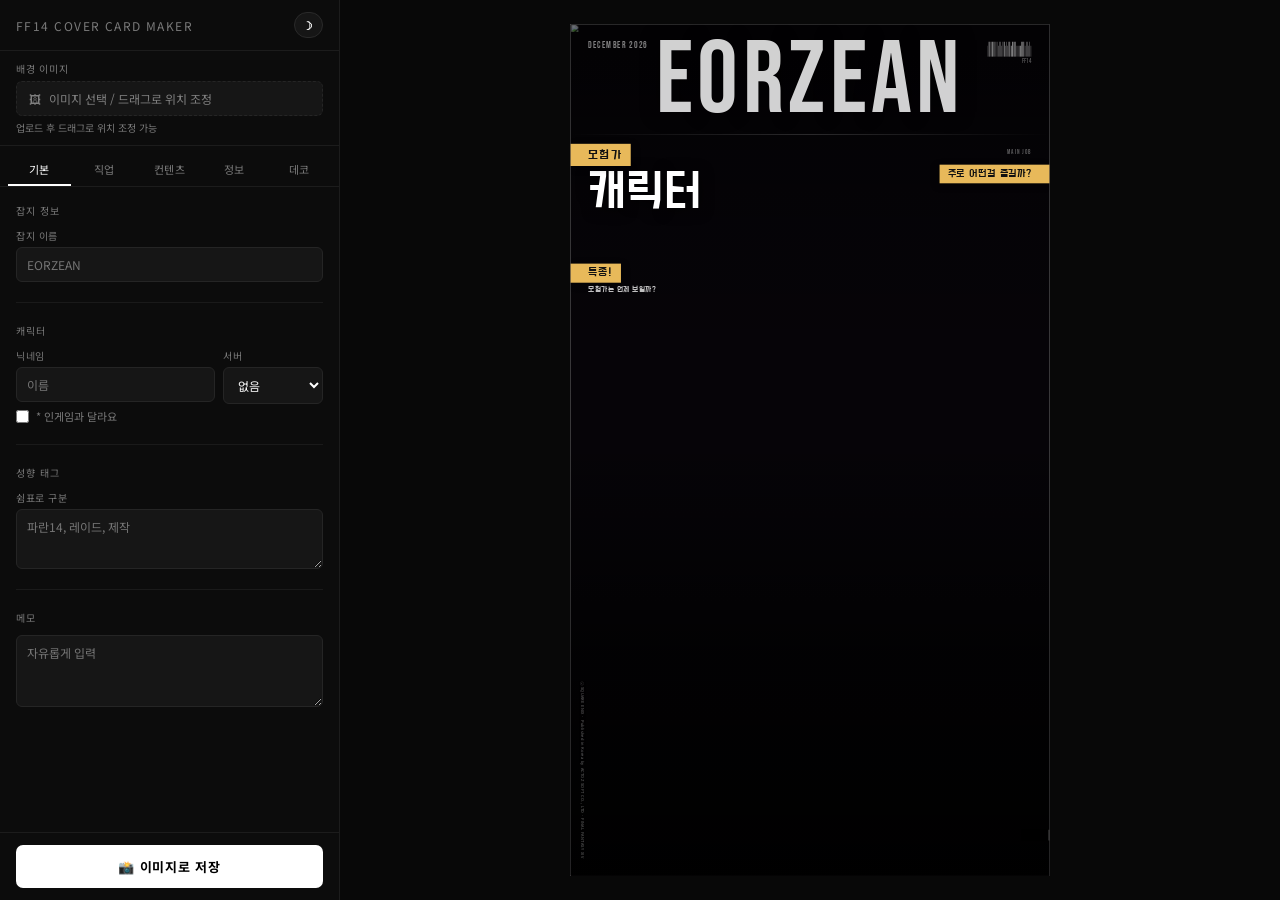
==== commit afffc2a1: "Update index.html" ====
--- a/index.html
+++ b/index.html
@@ -3,7 +3,7 @@
 <head>
 <meta charset="UTF-8">
 <title>FF14 잡지 커버 카드 생성기</title>
-<link href="https://fonts.googleapis.com/css2?family=Bebas+Neue&family=Playfair+Display:wght@400;700;900&family=Bodoni+Moda:opsz,wght@6..96,400;6..96,700;6..96,900&family=Cormorant+Garamond:wght@300;400;600;700&family=Big+Shoulders+Display:wght@400;700;900&family=Josefin+Sans:wght@300;400;600;700&family=Italiana&family=Do+Hyeon&family=Noto+Serif+KR:wght@400;700;900&family=Noto+Sans+KR:wght@300;400;700&family=Black+Han+Sans&family=Gowun+Batang:wght@400;700&family=Gugi&family=Jua&family=Sunflower:wght@300;500;700&family=Hi+Melody&display=swap" rel="stylesheet">
+<link href="https://fonts.googleapis.com/css2?family=Bebas+Neue&family=Playfair+Display:wght@400;700;900&family=Bodoni+Moda:opsz,wght@6..96,400;6..96,700;6..96,900&family=Cormorant+Garamond:wght@300;400;600;700&family=Big+Shoulders+Display:wght@400;700;900&family=Josefin+Sans:wght@300;400;600;700&family=Italiana&family=Do+Hyeon&family=Noto+Serif+KR:wght@400;700;900&family=Noto+Sans+KR:wght@300;400;700&family=Black+Han+Sans&family=Gowun+Batang:wght@400;700&family=Jua&family=Sunflower:wght@300;500;700&family=Hi+Melody&family=Nanum+Pen+Script&family=Dongle:wght@300;400;700&family=Gamja+Flower&family=Nanum+Gothic+Coding&display=swap" rel="stylesheet">
 <script src="https://html2canvas.hertzen.com/dist/html2canvas.min.js"></script>
 <style>
 * { box-sizing: border-box; margin: 0; padding: 0; }
@@ -12,7 +12,7 @@
   --panel-bg: #0c0c0c;
   --panel-border: #1c1c1c;
   --text-primary: #ffffff;
-  --text-muted: rgba(255,255,255,0.4);
+  --text-muted: rgba(255,255,255,0.45);
   --input-bg: #161616;
   --input-border: #252525;
   --btn-bg: #161616;
@@ -30,7 +30,7 @@
   --panel-bg: #f0f0f2;
   --panel-border: #ddd;
   --text-primary: #111;
-  --text-muted: rgba(0,0,0,0.4);
+  --text-muted: rgba(0,0,0,0.5);
   --input-bg: #fff;
   --input-border: #ccc;
   --btn-bg: #e5e5e7;
@@ -53,10 +53,10 @@
   overflow: hidden;
 }
 
-/* ── 패널 ── */
+/* 패널 */
 .panel {
-  width: 320px;
-  min-width: 320px;
+  width: 340px;
+  min-width: 340px;
   background: var(--panel-bg);
   border-right: 1px solid var(--panel-border);
   height: 100vh;
@@ -69,21 +69,21 @@
   display: flex;
   align-items: center;
   justify-content: space-between;
-  padding: 12px 14px;
+  padding: 12px 16px;
   border-bottom: 1px solid var(--panel-border);
   flex-shrink: 0;
 }
-.panel-title { font-size: 11px; letter-spacing: .12em; text-transform: uppercase; color: var(--text-muted); }
+.panel-title { font-size: 12px; letter-spacing: .12em; text-transform: uppercase; color: var(--text-muted); }
 .theme-btn {
   background: var(--btn-bg); border: 1px solid var(--btn-border);
   color: var(--text-primary); padding: 4px 10px; border-radius: 20px;
-  cursor: pointer; font-size: 13px; transition: background .15s;
+  cursor: pointer; font-size: 14px; transition: background .15s;
 }
 .theme-btn:hover { background: var(--btn-hover); }
 
-/* 이미지 업로드 고정 */
+/* 고정 업로드 박스 */
 .fixed-upload {
-  padding: 10px 14px;
+  padding: 10px 16px;
   border-bottom: 1px solid var(--panel-border);
   flex-shrink: 0;
   background: var(--fixed-bg);
@@ -99,7 +99,7 @@
   font-size: 12px; color: var(--text-muted);
 }
 .upload-visual:hover { border-color: rgba(255,255,255,0.3); }
-.upload-visual .icon { font-size: 16px; }
+.upload-hint { font-size: 10px; color: var(--text-muted); margin-top: 4px; }
 
 /* 탭바 */
 .tab-bar {
@@ -121,12 +121,12 @@
 .tab-btn.active { color: var(--text-primary); border-bottom-color: var(--text-primary); }
 
 /* 탭 내용 */
-.tab-content { display: none; flex: 1; overflow-y: auto; padding: 14px; }
+.tab-content { display: none; flex: 1; overflow-y: auto; padding: 16px; }
 .tab-content.active { display: block; }
 
 .section {
-  margin-bottom: 18px;
-  padding-bottom: 18px;
+  margin-bottom: 20px;
+  padding-bottom: 20px;
   border-bottom: 1px solid var(--section-border);
 }
 .section:last-child { border-bottom: none; margin-bottom: 0; }
@@ -141,7 +141,7 @@
 .field input[type="text"],
 .field select,
 .field textarea {
-  width: 100%; padding: 7px 10px;
+  width: 100%; padding: 8px 10px;
   background: var(--input-bg); border: 1px solid var(--input-border);
   color: var(--text-primary); font-size: 12px;
   font-family: 'Noto Sans KR', sans-serif;
@@ -151,7 +151,8 @@
   outline: none; border-color: rgba(255,255,255,0.3);
 }
 .field textarea { resize: vertical; min-height: 60px; line-height: 1.5; }
-.field select option { background: #161616; }
+.field select option { background: #161616; color: #fff; }
+body.light .field select option { background: #fff; color: #111; }
 
 .row2 { display: flex; gap: 8px; }
 .row2 .field { flex: 1; margin-bottom: 0; }
@@ -162,13 +163,13 @@
 
 /* 저장 버튼 고정 */
 .fixed-save {
-  padding: 12px 14px;
+  padding: 12px 16px;
   border-top: 1px solid var(--panel-border);
   flex-shrink: 0;
   background: var(--fixed-bg);
 }
 .save-btn {
-  width: 100%; padding: 11px;
+  width: 100%; padding: 12px;
   background: var(--active-bg); color: var(--active-text);
   border: none; cursor: pointer; font-size: 13px; font-weight: 700;
   border-radius: 7px; letter-spacing: .06em;
@@ -180,12 +181,10 @@
 /* 직업 아이콘 */
 .job-category { margin-bottom: 12px; }
 .job-cat-title { font-size: 10px; color: var(--text-muted); margin-bottom: 6px; letter-spacing: .06em; }
-.job-subrow { display: flex; align-items: center; gap: 5px; margin-bottom: 4px; }
-.job-sub-label { width: 36px; font-size: 10px; color: var(--text-muted); flex-shrink: 0; }
 .job-row { display: flex; flex-wrap: wrap; gap: 3px; }
 
 .job-icon {
-  width: 26px; height: 26px; cursor: pointer;
+  width: 28px; height: 28px; cursor: pointer;
   filter: invert(1); opacity: .35; transition: opacity .1s;
   border-radius: 2px;
 }
@@ -196,7 +195,7 @@
 
 .main-job-grid { display: flex; flex-wrap: wrap; gap: 4px; margin-top: 6px; }
 .main-job-icon {
-  width: 30px; height: 30px; cursor: pointer;
+  width: 32px; height: 32px; cursor: pointer;
   filter: invert(1); opacity: .35; transition: opacity .1s;
 }
 body.light .main-job-icon { filter: none; }
@@ -205,7 +204,7 @@
 
 .btn-row { display: flex; gap: 6px; margin-bottom: 10px; }
 .mini-btn {
-  padding: 5px 10px; background: var(--btn-bg); border: 1px solid var(--btn-border);
+  padding: 5px 12px; background: var(--btn-bg); border: 1px solid var(--btn-border);
   color: var(--text-primary); cursor: pointer; font-size: 11px; border-radius: 5px;
   transition: background .12s; font-family: 'Noto Sans KR', sans-serif;
 }
@@ -214,7 +213,7 @@
 /* 라인아트 */
 .lineart-grid { display: flex; flex-wrap: wrap; gap: 4px; margin-top: 6px; }
 .la-icon {
-  width: 26px; height: 26px; cursor: pointer;
+  width: 28px; height: 28px; cursor: pointer;
   filter: invert(1); opacity: .35; transition: opacity .1s;
 }
 body.light .la-icon { filter: none; }
@@ -224,7 +223,7 @@
 /* 플레이스타일 */
 .ps-grid { display: flex; flex-wrap: wrap; gap: 4px; margin-top: 6px; }
 .ps-icon {
-  width: 30px; height: 30px; cursor: pointer;
+  width: 32px; height: 32px; cursor: pointer;
   opacity: .35; transition: opacity .1s; border-radius: 4px;
 }
 .ps-icon:hover { opacity: .75; }
@@ -236,7 +235,7 @@
 /* 시간대 */
 .time-row { display: flex; gap: 5px; flex-wrap: wrap; }
 .time-btn {
-  padding: 5px 12px; background: var(--btn-bg); border: 1px solid var(--btn-border);
+  padding: 5px 14px; background: var(--btn-bg); border: 1px solid var(--btn-border);
   color: var(--text-primary); cursor: pointer; font-size: 11px; border-radius: 20px;
   transition: all .12s; font-family: 'Noto Sans KR', sans-serif;
 }
@@ -261,9 +260,9 @@
 .font-tab.active { background: var(--active-bg); color: var(--active-text); border-color: var(--active-bg); }
 .font-section { display: none; }
 .font-section.active { display: block; }
-.font-target-label { font-size: 10px; color: var(--text-muted); margin: 10px 0 6px; letter-spacing: .06em; text-transform: uppercase; }
-
-.font-list { display: flex; flex-direction: column; gap: 3px; }
+.font-target-label { font-size: 10px; color: var(--text-muted); margin: 12px 0 6px; letter-spacing: .06em; text-transform: uppercase; }
+
+.font-list { display: flex; flex-direction: column; gap: 3px; max-height: 260px; overflow-y: auto; }
 .font-item {
   display: flex; align-items: center; justify-content: space-between;
   padding: 8px 10px; background: var(--input-bg); border: 1px solid var(--input-border);
@@ -272,7 +271,7 @@
 .font-item:hover { border-color: rgba(255,255,255,0.25); }
 .font-item.active { border-color: rgba(255,255,255,0.6); background: rgba(255,255,255,0.05); }
 body.light .font-item.active { border-color: rgba(0,0,0,0.5); background: rgba(0,0,0,0.04); }
-.font-preview { font-size: 18px; color: var(--text-primary); }
+.font-preview { font-size: 16px; color: var(--text-primary); }
 .font-name { font-size: 10px; color: var(--text-muted); font-family: 'Noto Sans KR', sans-serif !important; }
 
 /* 불투명도 슬라이더 */
@@ -308,7 +307,28 @@
   z-index: 1; pointer-events: none;
 }
 
-/* 상단 */
+/* 텍스트 글로우 토글 */
+.card.glow-enabled .label-sub,
+.card.glow-enabled .ingame-note,
+.card.glow-enabled #serverDisplay,
+.card.glow-enabled .ps-label-sub,
+.card.glow-enabled .feat-sub,
+.card.glow-enabled .ps-item span,
+.card.glow-enabled .tag,
+.card.glow-enabled #cardMemo {
+  text-shadow: 0 0 10px rgba(0,0,0,0.8), 0 0 20px rgba(0,0,0,0.5);
+}
+body.light .card.glow-enabled .label-sub,
+body.light .card.glow-enabled .ingame-note,
+body.light .card.glow-enabled #serverDisplay,
+body.light .card.glow-enabled .ps-label-sub,
+body.light .card.glow-enabled .feat-sub,
+body.light .card.glow-enabled .ps-item span,
+body.light .card.glow-enabled .tag,
+body.light .card.glow-enabled #cardMemo {
+  text-shadow: 0 0 10px rgba(255,255,255,0.5), 0 0 20px rgba(255,255,255,0.3);
+}
+
 .card-top {
   position: absolute; top: 0; left: 0; right: 0;
   display: flex; align-items: flex-start; justify-content: space-between;
@@ -325,7 +345,6 @@
   font-size: 13px; opacity: .3; letter-spacing: .1em; color: white;
 }
 
-/* 잡지 타이틀 */
 #mainTitle {
   position: absolute; top: 32px; left: 0; right: 0; text-align: center;
   font-family: 'Bebas Neue', sans-serif;
@@ -342,7 +361,7 @@
 }
 .card-divider.top { top: 248px; }
 
-/* 왼쪽 - 칭호/이름/서버 블록 */
+/* 왼쪽 정보 */
 .card-left-info {
   position: absolute; top: 270px; left: 0; z-index: 10;
 }
@@ -355,12 +374,12 @@
   box-shadow: 4px 4px 16px rgba(0,0,0,0.4);
   background: var(--label1-bg, rgba(245,195,95,0.95));
   color: var(--label1-text, #111);
-  margin-bottom: 14px;
+  margin-bottom: 10px;
   position: relative;
 }
 .label-sub {
-  font-size: 18px; color: rgba(255,255,255,.6);
-  padding: 4px 0 10px 40px;
+  font-size: 18px; color: rgba(255,255,255,0.75);
+  padding: 4px 0 8px 40px;
   font-family: var(--info-font, 'Do Hyeon'), sans-serif;
   letter-spacing: .04em;
   display: none;
@@ -377,17 +396,18 @@
   text-shadow: 0 4px 30px rgba(0,0,0,0.9);
 }
 #serverDisplay {
+  font-family: var(--name-font, 'Do Hyeon'), sans-serif;
+  font-size: 28px; opacity: .6; letter-spacing: .06em; color: white;
+}
+.ingame-note {
+  font-size: 16px; color: rgba(255,255,255,0.7);
+  letter-spacing: .04em;
   font-family: var(--info-font, 'Do Hyeon'), sans-serif;
-  font-size: 28px; opacity: .5; letter-spacing: .06em; color: white;
-}
-.ingame-note {
-  font-size: 16px; opacity: .4; letter-spacing: .04em;
-  font-family: var(--info-font, 'Do Hyeon'), sans-serif; color: white;
   padding-left: 40px; margin-top: 6px; display: none;
 }
 .ingame-note.visible { display: block; }
 
-/* 오른쪽 - 메인잡 + 플레이스타일 */
+/* 오른쪽 */
 .card-right {
   position: absolute; right: 0; top: 280px; bottom: 80px; width: 280px;
   display: flex; flex-direction: column; align-items: flex-end; z-index: 10;
@@ -413,10 +433,11 @@
   box-shadow: -4px 4px 16px rgba(0,0,0,0.4);
   background: var(--label3-bg, rgba(245,195,95,0.95));
   color: var(--label3-text, #111);
-  margin-bottom: 8px;
+  margin-bottom: 6px;
+  white-space: nowrap;
 }
 .ps-label-sub {
-  font-size: 15px; color: rgba(255,255,255,.55);
+  font-size: 16px; color: rgba(255,255,255,0.7);
   padding: 2px 40px 8px 0;
   font-family: var(--info-font, 'Do Hyeon'), sans-serif;
   letter-spacing: .04em; text-align: right;
@@ -430,7 +451,7 @@
 .ps-item { display: flex; flex-direction: column; align-items: center; gap: 3px; }
 .ps-item img { width: 44px; height: 44px; }
 .ps-item span {
-  font-size: 12px; opacity: .65; white-space: nowrap;
+  font-size: 12px; opacity: .7; white-space: nowrap;
   font-family: var(--info-font, 'Do Hyeon'), sans-serif; color: white;
 }
 
@@ -449,18 +470,12 @@
   margin-bottom: 6px;
 }
 .feat-sub {
-  font-size: 16px; color: rgba(255,255,255,.55);
+  font-size: 18px; color: rgba(255,255,255,0.75);
   padding: 0 0 6px 40px;
   font-family: var(--info-font, 'Do Hyeon'), sans-serif;
   letter-spacing: .04em; display: none;
 }
 .feat-sub.visible { display: block; }
-#featTitle {
-  font-family: var(--label-font, 'Do Hyeon'), sans-serif;
-  font-size: 50px; line-height: 1.1; color: white;
-  padding-left: 40px;
-  text-shadow: 2px 4px 16px rgba(0,0,0,0.7);
-}
 .time-slots { display: flex; gap: 8px; flex-wrap: wrap; margin-top: 10px; padding-left: 40px; }
 .time-slot {
   padding: 5px 18px; border: 1px solid rgba(255,255,255,.7);
@@ -471,27 +486,32 @@
 }
 .time-slot.on { display: inline-block; }
 
-/* 왼쪽 잡 아이콘 열 */
-.card-job-col {
-  position: absolute; left: 0; top: 140px; bottom: 0; width: 56px;
-  display: flex; flex-direction: column; align-items: center;
-  justify-content: flex-end; padding-bottom: 260px; z-index: 9; gap: 4px;
+/* 잡 아이콘 영역 (왼쪽 하단) */
+.card-job-wrapper {
+  position: absolute; left: 20px; bottom: 40px; z-index: 10;
+  display: flex; flex-direction: column; align-items: flex-start;
+}
+.credit-and-side {
+  display: flex; flex-direction: row; align-items: flex-end;
+}
+.card-credit {
+  writing-mode: vertical-rl;
+  font-size: 9px; letter-spacing: .06em; color: white; opacity: .4;
+  white-space: nowrap; line-height: 1.4;
+}
+.job-col-side {
+  display: flex; flex-direction: column; gap: 6px;
+  margin-left: 10px;
+}
+.job-col-top {
+  display: flex; flex-direction: column; gap: 6px;
+  margin-bottom: 10px;
 }
 .job-card-icon {
-  width: 40px; height: 40px;
-  filter: invert(1); opacity: .8;
+  width: 36px; height: 36px;
+  filter: invert(1); opacity: .85;
 }
 body.light .job-card-icon { filter: none; }
-
-/* 저작권 */
-.card-credit {
-  position: absolute; left: 14px; bottom: 120px; z-index: 10;
-  writing-mode: vertical-rl;
-  font-size: 10px; letter-spacing: .06em; color: white;
-  text-shadow: 0 0 8px rgba(255,255,255,.7), 0 0 16px rgba(255,255,255,.4);
-  opacity: .7; white-space: nowrap; line-height: 1.4;
-}
-body.light .card-credit { color: #111; text-shadow: 0 0 8px rgba(255,255,255,.9), 0 0 16px rgba(255,255,255,.7); }
 
 /* 태그 / 메모 */
 #cardTags {
@@ -506,7 +526,7 @@
 }
 #cardMemo {
   position: absolute; bottom: 80px; right: 0;
-  font-size: 18px; color: white; opacity: .45;
+  font-size: 18px; color: white; opacity: .6;
   font-family: var(--info-font, 'Do Hyeon'), sans-serif;
   z-index: 10; line-height: 1.6; max-width: 460px;
   text-align: right; white-space: pre-wrap;
@@ -515,7 +535,6 @@
   border-right: 3px solid rgba(255,255,255,.35);
 }
 
-/* 라인아트 */
 #lineArt {
   position: absolute; bottom: -30px; left: 50%; transform: translateX(-50%);
   width: 620px; height: 620px; object-fit: contain;
@@ -538,9 +557,10 @@
       <input type="file" accept="image/*" onchange="loadBg(event)">
       <div class="upload-visual" id="uploadVisual">
         <span class="icon">🖼</span>
-        <span id="uploadText">이미지를 선택하거나 드래그하세요</span>
-      </div>
-    </div>
+        <span id="uploadText">이미지 선택 / 드래그로 위치 조정</span>
+      </div>
+    </div>
+    <div class="upload-hint">업로드 후 드래그로 위치 조정 가능</div>
   </div>
 
   <!-- 탭바 -->
@@ -632,7 +652,7 @@
     </div>
   </div>
 
-  <!-- ── 컨텐츠 탭 ── -->
+    <!-- ── 컨텐츠 탭 ── -->
   <div class="tab-content" id="t-content">
     <div class="section">
       <div class="section-title">활동 시간대</div>
@@ -640,7 +660,6 @@
         <button class="time-btn" data-t="아침" onclick="toggleTime(this)">아침</button>
         <button class="time-btn" data-t="점심" onclick="toggleTime(this)">점심</button>
         <button class="time-btn" data-t="저녁" onclick="toggleTime(this)">저녁</button>
-        <button class="time-btn" data-t="심야" onclick="toggleTime(this)">심야</button>
         <button class="time-btn" data-t="새벽" onclick="toggleTime(this)">새벽</button>
       </div>
     </div>
@@ -651,7 +670,7 @@
     </div>
   </div>
 
-  <!-- ── 정보 탭 ── -->
+  <!-- ── 정보 탭 (라벨 텍스트, 부제목) ── -->
   <div class="tab-content" id="t-info">
     <!-- 라벨1: 칭호 -->
     <div class="section">
@@ -662,7 +681,7 @@
       </div>
       <div class="field">
         <label>부제목 (비우면 숨김)</label>
-        <input type="text" id="label1Sub" oninput="updateCard()" placeholder="">
+        <input type="text" id="label1Sub" placeholder="예: 여정을 떠나는 자" oninput="updateCard()">
       </div>
     </div>
     <!-- 라벨2: 특종 -->
@@ -674,7 +693,7 @@
       </div>
       <div class="field">
         <label>부제목 (비우면 숨김)</label>
-        <input type="text" id="label2Sub" oninput="updateCard()" placeholder="모험가는 언제 보일까?">
+        <input type="text" id="label2Sub" value="모험가는 언제 보일까?" oninput="updateCard()">
       </div>
     </div>
     <!-- 라벨3: 플레이스타일 -->
@@ -686,16 +705,16 @@
       </div>
       <div class="field">
         <label>부제목 (비우면 숨김)</label>
-        <input type="text" id="label3Sub" oninput="updateCard()" placeholder="">
+        <input type="text" id="label3Sub" placeholder="" oninput="updateCard()">
       </div>
     </div>
   </div>
 
-  <!-- ── 데코 탭 ── -->
+  <!-- ── 데코 탭 (색상 + 폰트 + 글로우) ── -->
   <div class="tab-content" id="t-deco">
-    <!-- 컬러 -->
-    <div class="section">
-      <div class="section-title">라벨 색상</div>
+    <!-- 색상 영역 -->
+    <div class="section">
+      <div class="section-title">🎨 라벨 색상</div>
 
       <div style="font-size:10px;color:var(--text-muted);margin-bottom:6px;">라벨 1 · 칭호</div>
       <div class="color-row">
@@ -712,6 +731,10 @@
       <div class="color-row">
         <span class="color-lbl">글자</span>
         <input type="color" id="l1text" value="#111111" onchange="updateColors()">
+        <div class="swatches">
+          <div class="swatch" style="background:#fff;border:1px solid #ccc" onclick="setSwatch('l1text','#ffffff')"></div>
+          <div class="swatch" style="background:#000" onclick="setSwatch('l1text','#000000')"></div>
+        </div>
       </div>
 
       <div style="font-size:10px;color:var(--text-muted);margin:12px 0 6px;">라벨 2 · 특종</div>
@@ -729,6 +752,10 @@
       <div class="color-row">
         <span class="color-lbl">글자</span>
         <input type="color" id="l2text" value="#111111" onchange="updateColors()">
+        <div class="swatches">
+          <div class="swatch" style="background:#fff;border:1px solid #ccc" onclick="setSwatch('l2text','#ffffff')"></div>
+          <div class="swatch" style="background:#000" onclick="setSwatch('l2text','#000000')"></div>
+        </div>
       </div>
 
       <div style="font-size:10px;color:var(--text-muted);margin:12px 0 6px;">라벨 3 · 플레이스타일</div>
@@ -746,12 +773,25 @@
       <div class="color-row">
         <span class="color-lbl">글자</span>
         <input type="color" id="l3text" value="#111111" onchange="updateColors()">
+        <div class="swatches">
+          <div class="swatch" style="background:#fff;border:1px solid #ccc" onclick="setSwatch('l3text','#ffffff')"></div>
+          <div class="swatch" style="background:#000" onclick="setSwatch('l3text','#000000')"></div>
+        </div>
+      </div>
+    </div>
+
+    <!-- 텍스트 글로우 토글 -->
+    <div class="section">
+      <div class="section-title">✨ 텍스트 가시성</div>
+      <div class="check-row">
+        <input type="checkbox" id="glowToggle" onchange="toggleTextGlow(this.checked)">
+        <label for="glowToggle">텍스트 그림자 강조 (밝은 배경용)</label>
       </div>
     </div>
 
     <!-- 폰트 -->
     <div class="section">
-      <div class="section-title">폰트</div>
+      <div class="section-title">🔤 폰트</div>
       <div class="font-tabs">
         <button class="font-tab active" onclick="switchFontTab('ko',this)">한글</button>
         <button class="font-tab" onclick="switchFontTab('en',this)">영문</button>
@@ -759,9 +799,9 @@
 
       <!-- 한글 폰트 -->
       <div class="font-section active" id="fs-ko">
-        <div class="font-target-label">닉네임 폰트</div>
+        <div class="font-target-label">닉네임·서버 폰트</div>
         <div class="font-list" id="fl-name-ko"></div>
-        <div class="font-target-label">라벨 / 부제목 폰트</div>
+        <div class="font-target-label">라벨·부제목 폰트</div>
         <div class="font-list" id="fl-label-ko"></div>
       </div>
 
@@ -779,7 +819,7 @@
   </div>
 </div>
 
-<!-- 미리보기 -->
+  <!-- 미리보기 영역 -->
 <div class="preview-area">
   <div class="preview-wrap" id="previewWrap">
     <div class="card" id="card">
@@ -825,14 +865,17 @@
       <div class="card-feat">
         <div class="feat-label-box" id="cardLabel2">특종!</div>
         <div class="feat-sub" id="cardLabel2Sub"></div>
-        <div id="featTitle">모험가는 언제보일까?</div>
         <div class="time-slots" id="timeSlots"></div>
       </div>
 
-      <!-- 보유 직업 열 -->
-      <div class="card-job-col" id="cardJobCol"></div>
-
-      <div class="card-credit">ⓒ SQUARE ENIX · Published in Korea by ACTOZ SOFT CO., LTD · FINAL FANTASY XIV</div>
+      <!-- 잡 아이콘 영역 (왼쪽 하단) -->
+      <div class="card-job-wrapper">
+        <div class="job-col-top" id="jobColTop"></div>
+        <div class="credit-and-side">
+          <div class="card-credit">ⓒ SQUARE ENIX · Published in Korea by ACTOZ SOFT CO., LTD · FINAL FANTASY XIV</div>
+          <div class="job-col-side" id="jobColSide"></div>
+        </div>
+      </div>
 
       <div id="cardTags"></div>
       <div id="cardMemo"></div>
@@ -841,7 +884,7 @@
   </div>
 </div>
 
-<script>
+  <script>
 // ── 데이터 ──
 const JOB_CATS = {
   "탱커": ["pld","war","drk","gnb"],
@@ -869,43 +912,40 @@
   {name:'Do Hyeon', preview:'도현체 가나다'},
   {name:'Black Han Sans', preview:'블랙한산스'},
   {name:'Jua', preview:'주아체 가나다'},
-  {name:'Gugi', preview:'구기체 한글'},
   {name:'Noto Serif KR', preview:'노토 명조체'},
   {name:'Gowun Batang', preview:'고운바탕체'},
   {name:'Sunflower', preview:'해바라기체'},
   {name:'Hi Melody', preview:'하이멜로디'},
   {name:'Noto Sans KR', preview:'노토 고딕체'},
+  {name:'Nanum Pen Script', preview:'나눔손글씨 펜'},
+  {name:'Dongle', preview:'동글체 가나다'},
+  {name:'Gamja Flower', preview:'감자꽃마을'},
+  {name:'Nanum Gothic Coding', preview:'나눔고딕코딩'},
 ];
 
 const EN_FONTS = [
-  {name:'Bebas Neue', preview:'EORZEAN COVER'},
-  {name:'Playfair Display', preview:'EORZEAN Cover'},
-  {name:'Bodoni Moda', preview:'EORZEAN Cover'},
-  {name:'Cormorant Garamond', preview:'EORZEAN Cover'},
-  {name:'Big Shoulders Display', preview:'EORZEAN BOLD'},
-  {name:'Josefin Sans', preview:'EORZEAN LIGHT'},
-  {name:'Italiana', preview:'Eorzean Cover'},
+  {name:'Bebas Neue', preview:'EORZEAN'},
+  {name:'Playfair Display', preview:'EORZEAN'},
+  {name:'Bodoni Moda', preview:'EORZEAN'},
+  {name:'Cormorant Garamond', preview:'EORZEAN'},
+  {name:'Big Shoulders Display', preview:'EORZEAN'},
+  {name:'Josefin Sans', preview:'EORZEAN'},
+  {name:'Italiana', preview:'EORZEAN'},
 ];
 
 const PS_MAX = 7;
 let selJobs = [], mainJob = null, activeTimes = [], selPS = [];
 let bgX=50, bgY=50, dragging=false, dragSX, dragSY;
-let currentNameFont = 'Do Hyeon';
-let currentLabelFont = 'Do Hyeon';
-let currentTitleFont = 'Bebas Neue';
-
-function allJobs() {
-  return Object.values(JOB_CATS).flat();
-}
-
-// ── 탭 ──
+
+function allJobs() { return Object.values(JOB_CATS).flat(); }
+
+// ── 탭 전환 ──
 function switchTab(id, btn) {
   document.querySelectorAll('.tab-content').forEach(e=>e.classList.remove('active'));
   document.querySelectorAll('.tab-btn').forEach(e=>e.classList.remove('active'));
   document.getElementById(id).classList.add('active');
   btn.classList.add('active');
 }
-
 function switchFontTab(id, btn) {
   document.querySelectorAll('.font-section').forEach(e=>e.classList.remove('active'));
   document.querySelectorAll('.font-tab').forEach(e=>e.classList.remove('active'));
@@ -918,6 +958,11 @@
   const b = document.body, btn = document.getElementById('themeBtn');
   b.classList.toggle('light');
   btn.textContent = b.classList.contains('light') ? '☀' : '☽';
+}
+
+// ── 텍스트 글로우 ──
+function toggleTextGlow(val) {
+  document.getElementById('card').classList.toggle('glow-enabled', val);
 }
 
 // ── 날짜 ──
@@ -958,28 +1003,24 @@
 
 // ── 폰트 렌더링 ──
 function renderFonts() {
-  // 한글 - 닉네임
   const nameList = document.getElementById('fl-name-ko');
+  const labelList = document.getElementById('fl-label-ko');
+  const titleList = document.getElementById('fl-title-en');
+  
   KO_FONTS.forEach(f => {
-    const el = mkFontItem(f, () => setNameFont(f.name, el), 'name');
-    nameList.appendChild(el);
-    if (f.name === 'Do Hyeon') el.classList.add('active');
+    const elName = mkFontItem(f, ()=>setNameFont(f.name, elName), 'name');
+    nameList.appendChild(elName);
+    if (f.name === 'Do Hyeon') elName.classList.add('active');
+    
+    const elLabel = mkFontItem(f, ()=>setLabelFont(f.name, elLabel), 'label');
+    labelList.appendChild(elLabel);
+    if (f.name === 'Do Hyeon') elLabel.classList.add('active');
   });
-
-  // 한글 - 라벨
-  const labelList = document.getElementById('fl-label-ko');
-  KO_FONTS.forEach(f => {
-    const el = mkFontItem(f, () => setLabelFont(f.name, el), 'label');
-    labelList.appendChild(el);
-    if (f.name === 'Do Hyeon') el.classList.add('active');
-  });
-
-  // 영문 - 타이틀
-  const titleList = document.getElementById('fl-title-en');
+  
   EN_FONTS.forEach(f => {
-    const el = mkFontItem(f, () => setTitleFont(f.name, el), 'title');
-    titleList.appendChild(el);
-    if (f.name === 'Bebas Neue') el.classList.add('active');
+    const elTitle = mkFontItem(f, ()=>setTitleFont(f.name, elTitle), 'title');
+    titleList.appendChild(elTitle);
+    if (f.name === 'Bebas Neue') elTitle.classList.add('active');
   });
 }
 
@@ -988,47 +1029,43 @@
   el.className = 'font-item';
   el.innerHTML = `<span class="font-preview" style="font-family:'${f.name}',sans-serif">${f.preview}</span><span class="font-name">${f.name}</span>`;
   el.onclick = () => {
-    document.querySelectorAll(`#fl-${group}-ko .font-item, #fl-${group}-en .font-item`).forEach(e=>e.classList.remove('active'));
+    document.querySelectorAll(`.font-list .font-item`).forEach(e=>e.classList.remove('active'));
     el.classList.add('active');
     cb();
   };
   return el;
 }
 
-function setNameFont(font) {
-  currentNameFont = font;
+function setNameFont(font, btn) {
   document.documentElement.style.setProperty('--name-font', `'${font}'`);
-}
-function setLabelFont(font) {
-  currentLabelFont = font;
+  document.getElementById('cardName').style.fontFamily = `'${font}', sans-serif`;
+  document.getElementById('serverDisplay').style.fontFamily = `'${font}', sans-serif`;
+}
+function setLabelFont(font, btn) {
   document.documentElement.style.setProperty('--label-font', `'${font}'`);
   document.documentElement.style.setProperty('--info-font', `'${font}'`);
 }
-function setTitleFont(font) {
-  currentTitleFont = font;
+function setTitleFont(font, btn) {
   document.getElementById('mainTitle').style.fontFamily = `'${font}', sans-serif`;
 }
 
 // ── 직업 렌더링 ──
 function renderJobs() {
-  // 메인잡 그리드
   const mg = document.getElementById('mainJobGrid');
   mg.innerHTML = allJobs().map(j =>
     `<img src="images/jobs/ffxivjobssvg/${j}.svg" class="main-job-icon" id="mj-${j}" onclick="setMainJob('${j}')" title="${j}">`
   ).join('');
 
-  // 보유 직업
   let h = '';
   for (const [sub, jobs] of Object.entries(JOB_CATS)) {
-    h += `<div class="job-category"><div class="job-cat-title">${sub}</div><div class="job-subrow"><div class="job-row">`;
+    h += `<div class="job-category"><div class="job-cat-title">${sub}</div><div class="job-row">`;
     jobs.forEach(j => {
       h += `<img src="images/jobs/ffxivjobssvg/${j}.svg" class="job-icon" id="ji-${j}" onclick="toggleJob('${j}')" title="${j}">`;
     });
-    h += `</div></div></div>`;
+    h += `</div></div>`;
   }
   document.getElementById('jobGrid').innerHTML = h;
 
-  // 라인아트
   document.getElementById('lineartGrid').innerHTML = allJobs().map(j =>
     `<img src="images/jobs/ffxivjobssvg/${j}.svg" class="la-icon" id="la-${j}" onclick="setLineart('${j}')" title="${j}">`
   ).join('');
@@ -1043,7 +1080,7 @@
 function toggleJob(job) {
   if (selJobs.includes(job)) {
     selJobs = selJobs.filter(j=>j!==job);
-    if (mainJob===job) { mainJob=null; document.querySelectorAll('.main-job-icon').forEach(e=>e.classList.remove('selected')); }
+    if (mainJob===job) { mainJob=null; }
   } else { selJobs.push(job); }
   syncJobUI(); updateCard();
 }
@@ -1060,13 +1097,8 @@
 }
 
 function selectAllJobs() { selJobs = allJobs(); syncJobUI(); updateCard(); }
-function clearJobs() {
-  selJobs=[]; mainJob=null;
-  document.querySelectorAll('.main-job-icon').forEach(e=>e.classList.remove('selected'));
-  syncJobUI(); updateCard();
-}
-
-// ── 라인아트 ──
+function clearJobs() { selJobs=[]; mainJob=null; syncJobUI(); updateCard(); }
+
 function setLineart(job) {
   const la = document.getElementById('lineArt');
   la.src = `images/jobs/CL/${job.toUpperCase()}.png`;
@@ -1095,12 +1127,8 @@
 }
 
 function togglePS(id) {
-  if (selPS.includes(id)) {
-    selPS = selPS.filter(x=>x!==id);
-  } else {
-    if (selPS.length >= PS_MAX) return;
-    selPS.push(id);
-  }
+  if (selPS.includes(id)) selPS = selPS.filter(x=>x!==id);
+  else { if (selPS.length >= PS_MAX) return; selPS.push(id); }
   syncPS(); updateCard();
 }
 
@@ -1156,7 +1184,7 @@
   document.removeEventListener('mouseup',stopDrag);
 }
 
-// ── 카드 업데이트 ──
+// ── 카드 업데이트 (잡 아이콘 동적 배치) ──
 function updateCard() {
   const title = (document.getElementById('titleInput').value || 'EORZEAN').toUpperCase();
   document.getElementById('mainTitle').textContent = title;
@@ -1186,8 +1214,6 @@
   const l2subEl = document.getElementById('cardLabel2Sub');
   l2subEl.textContent = l2sub;
   l2subEl.classList.toggle('visible', !!l2sub);
-  // feat title = label2 sub가 없으면 기본 문구
-  document.getElementById('featTitle').textContent = l2sub || `${name||'모험가'}는 언제보일까?`;
 
   const l3 = document.getElementById('label3Text').value || '주로 어떤걸 즐길까?';
   const l3sub = document.getElementById('label3Sub').value;
@@ -1201,11 +1227,21 @@
   if (mainJob) { mi.src=`images/jobs/ffxivjobssvg_meteor/${mainJob}.svg`; mi.style.display='block'; }
   else mi.style.display='none';
 
-  // 보유 직업 (메인잡 제외)
+  // 보유 직업 (메인잡 제외) → 동적 세로 배치
   const subJobs = allJobs().filter(j=>selJobs.includes(j)&&j!==mainJob);
-  document.getElementById('cardJobCol').innerHTML = subJobs.map(j=>
+  const MAX_PER_COL = 8;
+  const sideJobs = subJobs.slice(0, MAX_PER_COL);
+  const topJobs = subJobs.slice(MAX_PER_COL);
+
+  document.getElementById('jobColSide').innerHTML = sideJobs.map(j => 
     `<img class="job-card-icon" src="images/jobs/ffxivjobssvg_meteor/${j}.svg">`
   ).join('');
+  document.getElementById('jobColTop').innerHTML = topJobs.map(j => 
+    `<img class="job-card-icon" src="images/jobs/ffxivjobssvg_meteor/${j}.svg">`
+  ).join('');
+
+  document.getElementById('jobColSide').style.display = sideJobs.length ? 'flex' : 'none';
+  document.getElementById('jobColTop').style.display = topJobs.length ? 'flex' : 'none';
 
   // 플레이스타일
   document.getElementById('psDisplayRow').innerHTML = selPS.map(id=>{
@@ -1215,7 +1251,7 @@
   }).join('');
 
   // 시간대
-  document.getElementById('timeSlots').innerHTML = ['아침','점심','저녁','심야','새벽'].map(t=>
+  document.getElementById('timeSlots').innerHTML = ['아침','점심','저녁','새벽'].map(t=>
     `<div class="time-slot ${activeTimes.includes(t)?'on':''}">${t}</div>`
   ).join('');
 
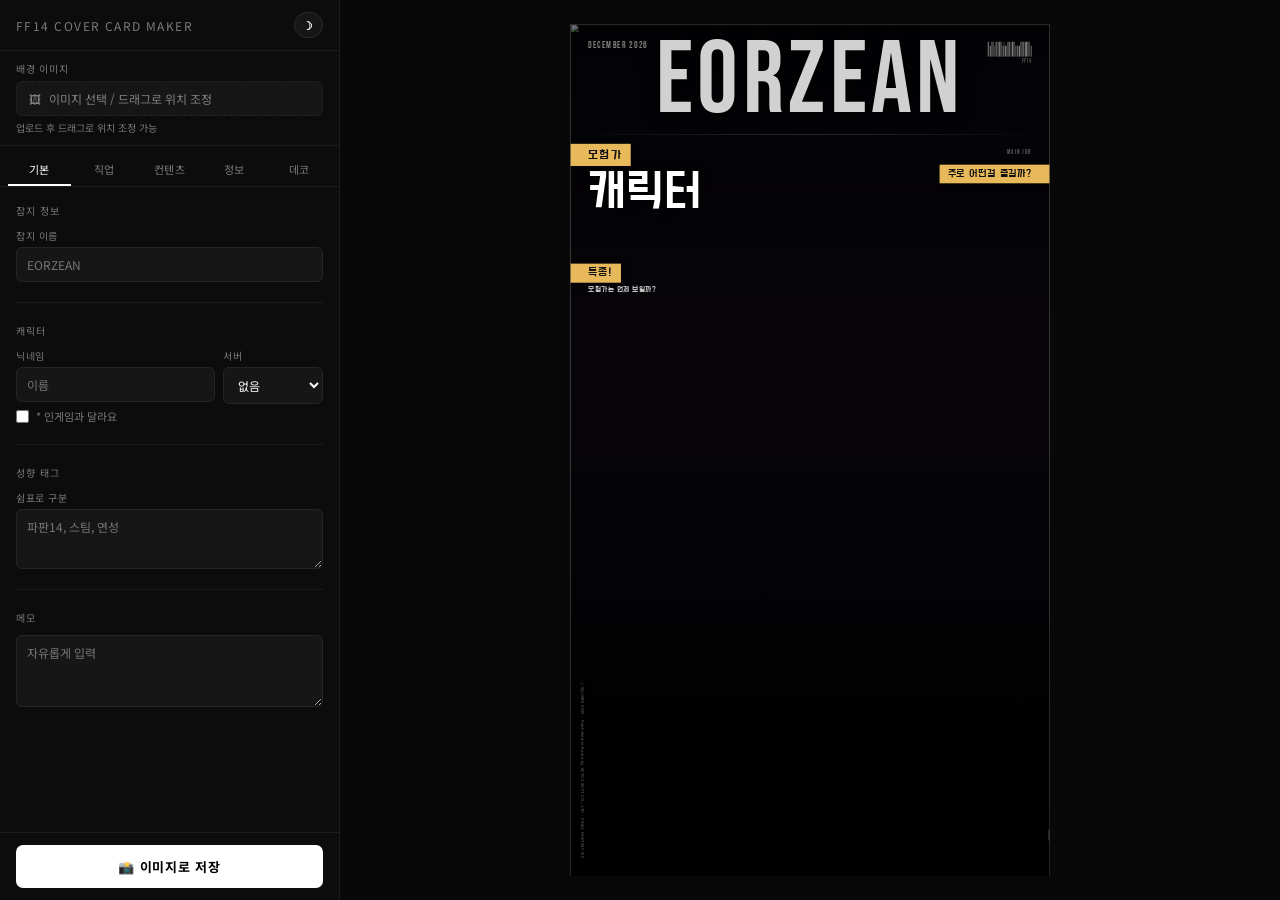
==== commit 1831e133: "Update index.html" ====
--- a/index.html
+++ b/index.html
@@ -500,15 +500,15 @@
   white-space: nowrap; line-height: 1.4;
 }
 .job-col-side {
-  display: flex; flex-direction: column; gap: 6px;
-  margin-left: 10px;
+  display: flex; flex-direction: column; gap: 8px;
+  margin-left: 12px;
 }
 .job-col-top {
   display: flex; flex-direction: column; gap: 6px;
   margin-bottom: 10px;
 }
 .job-card-icon {
-  width: 36px; height: 36px;
+  width: 42px; height: 42px;
   filter: invert(1); opacity: .85;
 }
 body.light .job-card-icon { filter: none; }
@@ -609,7 +609,7 @@
       <div class="section-title">성향 태그</div>
       <div class="field">
         <label>쉼표로 구분</label>
-        <textarea id="tagInput" oninput="updateCard()" placeholder="파란14, 레이드, 제작" rows="2"></textarea>
+        <textarea id="tagInput" oninput="updateCard()" placeholder="파판14, 스팀, 연성" rows="2"></textarea>
       </div>
     </div>
     <div class="section">
@@ -842,7 +842,7 @@
         <div class="label-box" id="cardLabel1">모험가</div>
         <div class="label-sub" id="cardLabel1Sub"></div>
         <div id="nameBlock">
-          <div id="cardName">캐릭터</div>
+          <div id="cardName">닉네임</div>
           <div id="serverDisplay"></div>
         </div>
         <div class="ingame-note" id="ingameNote">* 인게임과 달라요</div>
@@ -895,7 +895,7 @@
 };
 
 const PS_LIST = [
-  {id:1,l:"RP"},{id:2,l:"플이벤트"},{id:3,l:"레벨링"},
+  {id:1,l:"RP"},{id:2,l:"이벤트"},{id:3,l:"레벨링"},
   {id:4,l:"초보자"},{id:5,l:"부담없이"},{id:6,l:"진지공략"},
   {id:9,l:"제작"},{id:10,l:"채광/원예"},{id:11,l:"하우징"},
   {id:12,l:"마물사냥"},{id:13,l:"보물찾기"},{id:14,l:"PvP"},
@@ -1229,7 +1229,7 @@
 
   // 보유 직업 (메인잡 제외) → 동적 세로 배치
   const subJobs = allJobs().filter(j=>selJobs.includes(j)&&j!==mainJob);
-  const MAX_PER_COL = 8;
+  const MAX_PER_COL = 9;
   const sideJobs = subJobs.slice(0, MAX_PER_COL);
   const topJobs = subJobs.slice(MAX_PER_COL);
 
